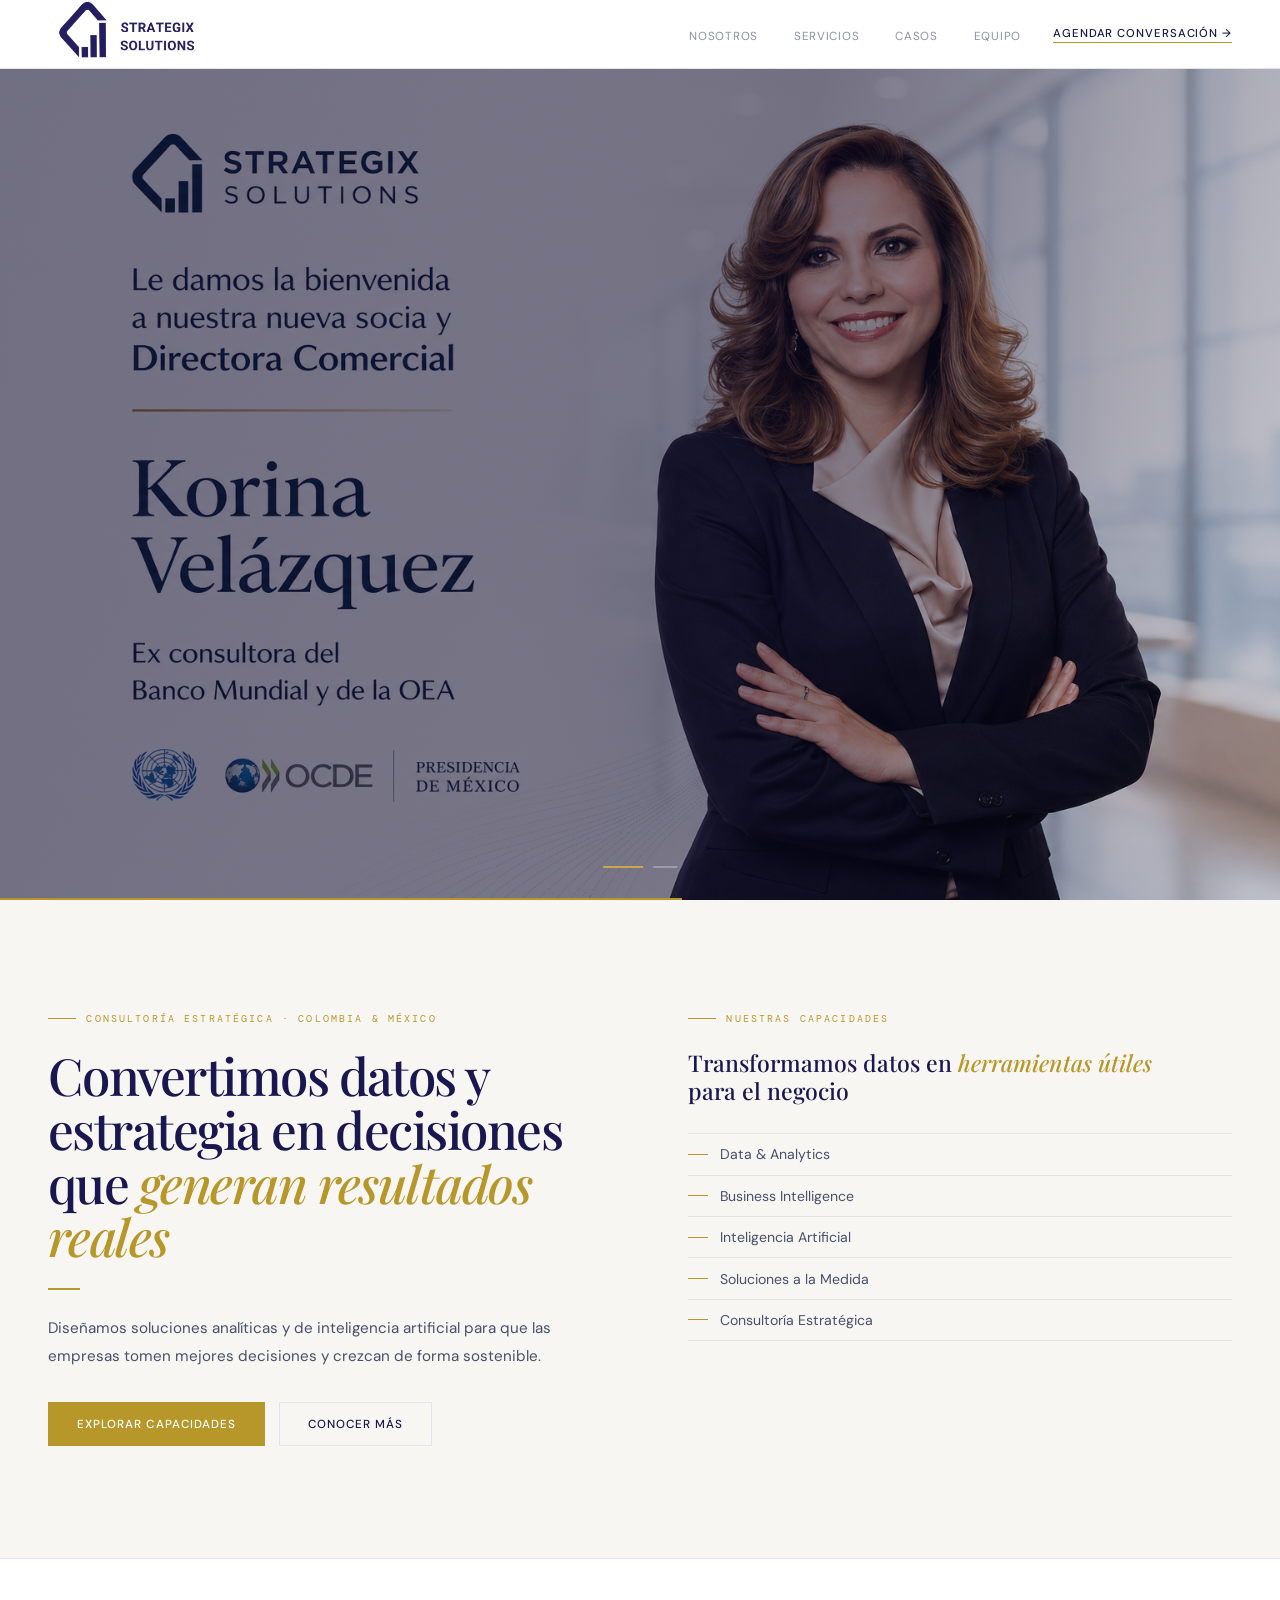
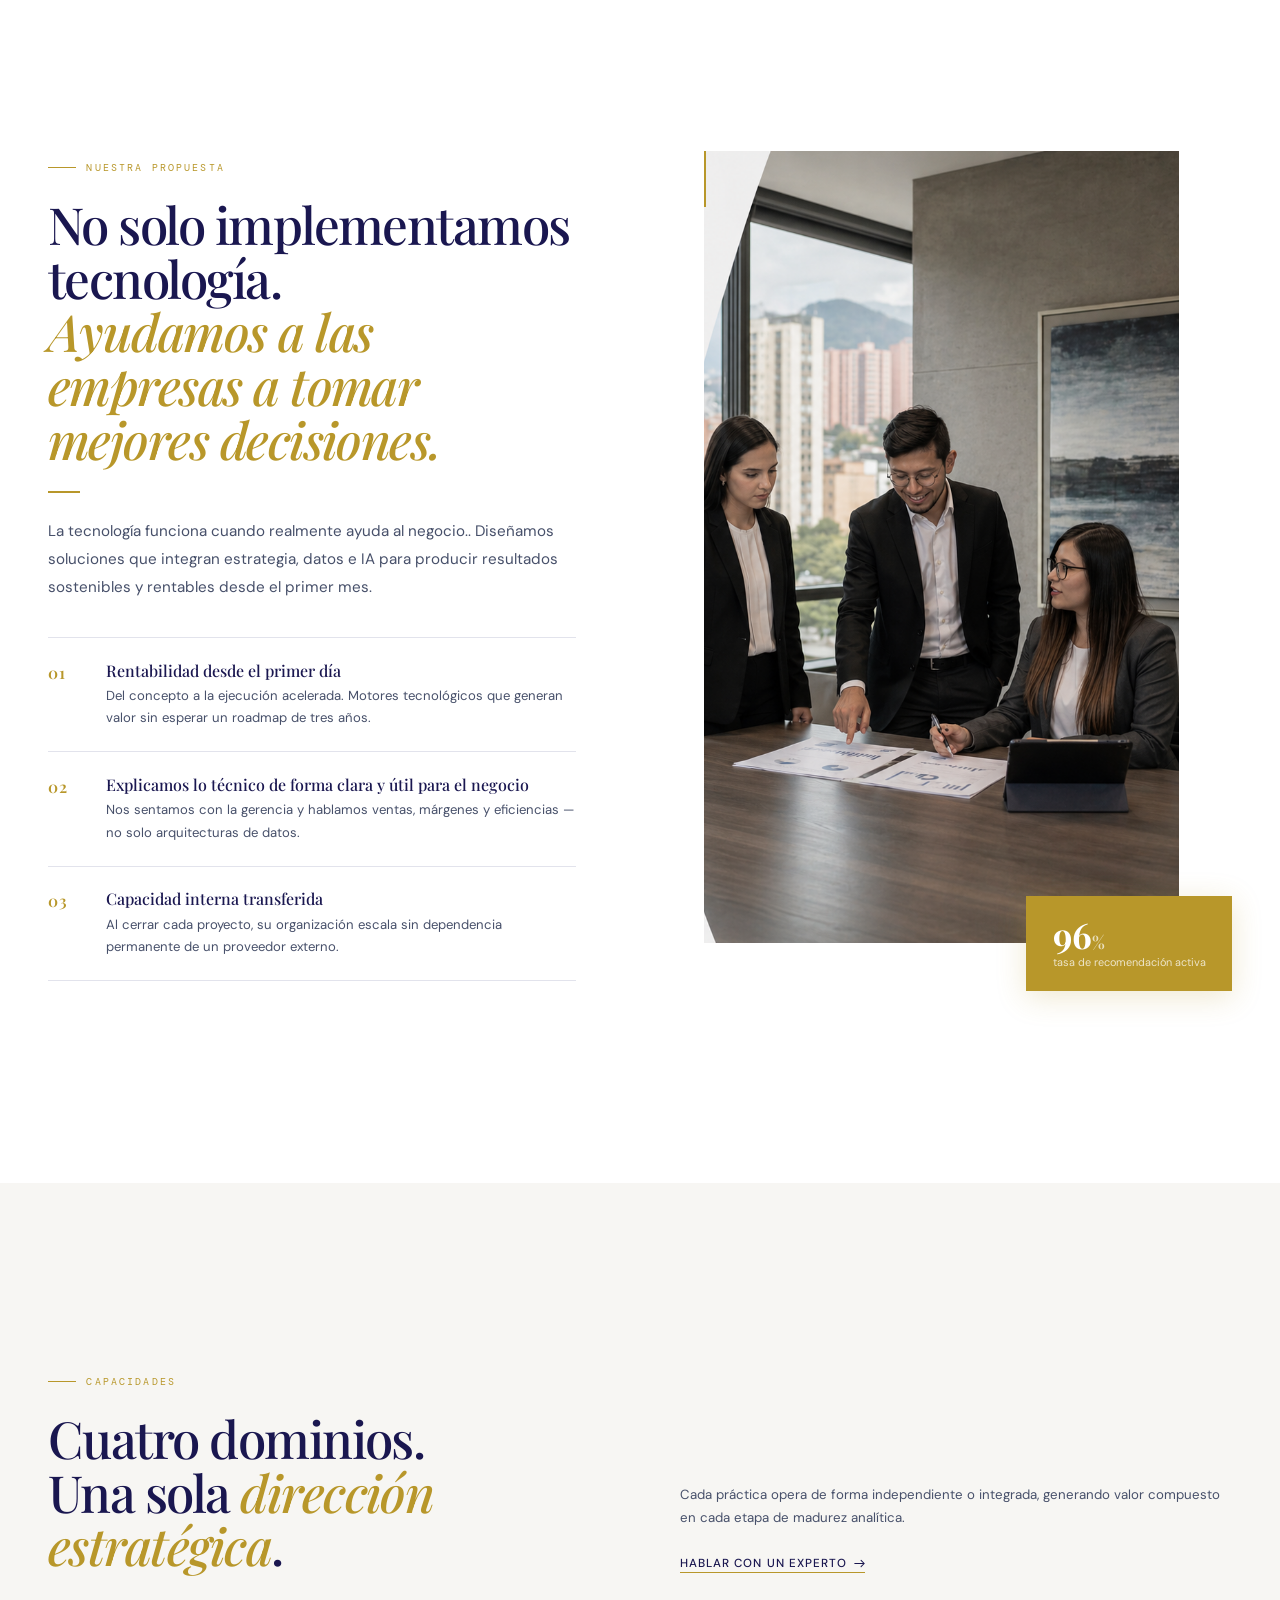
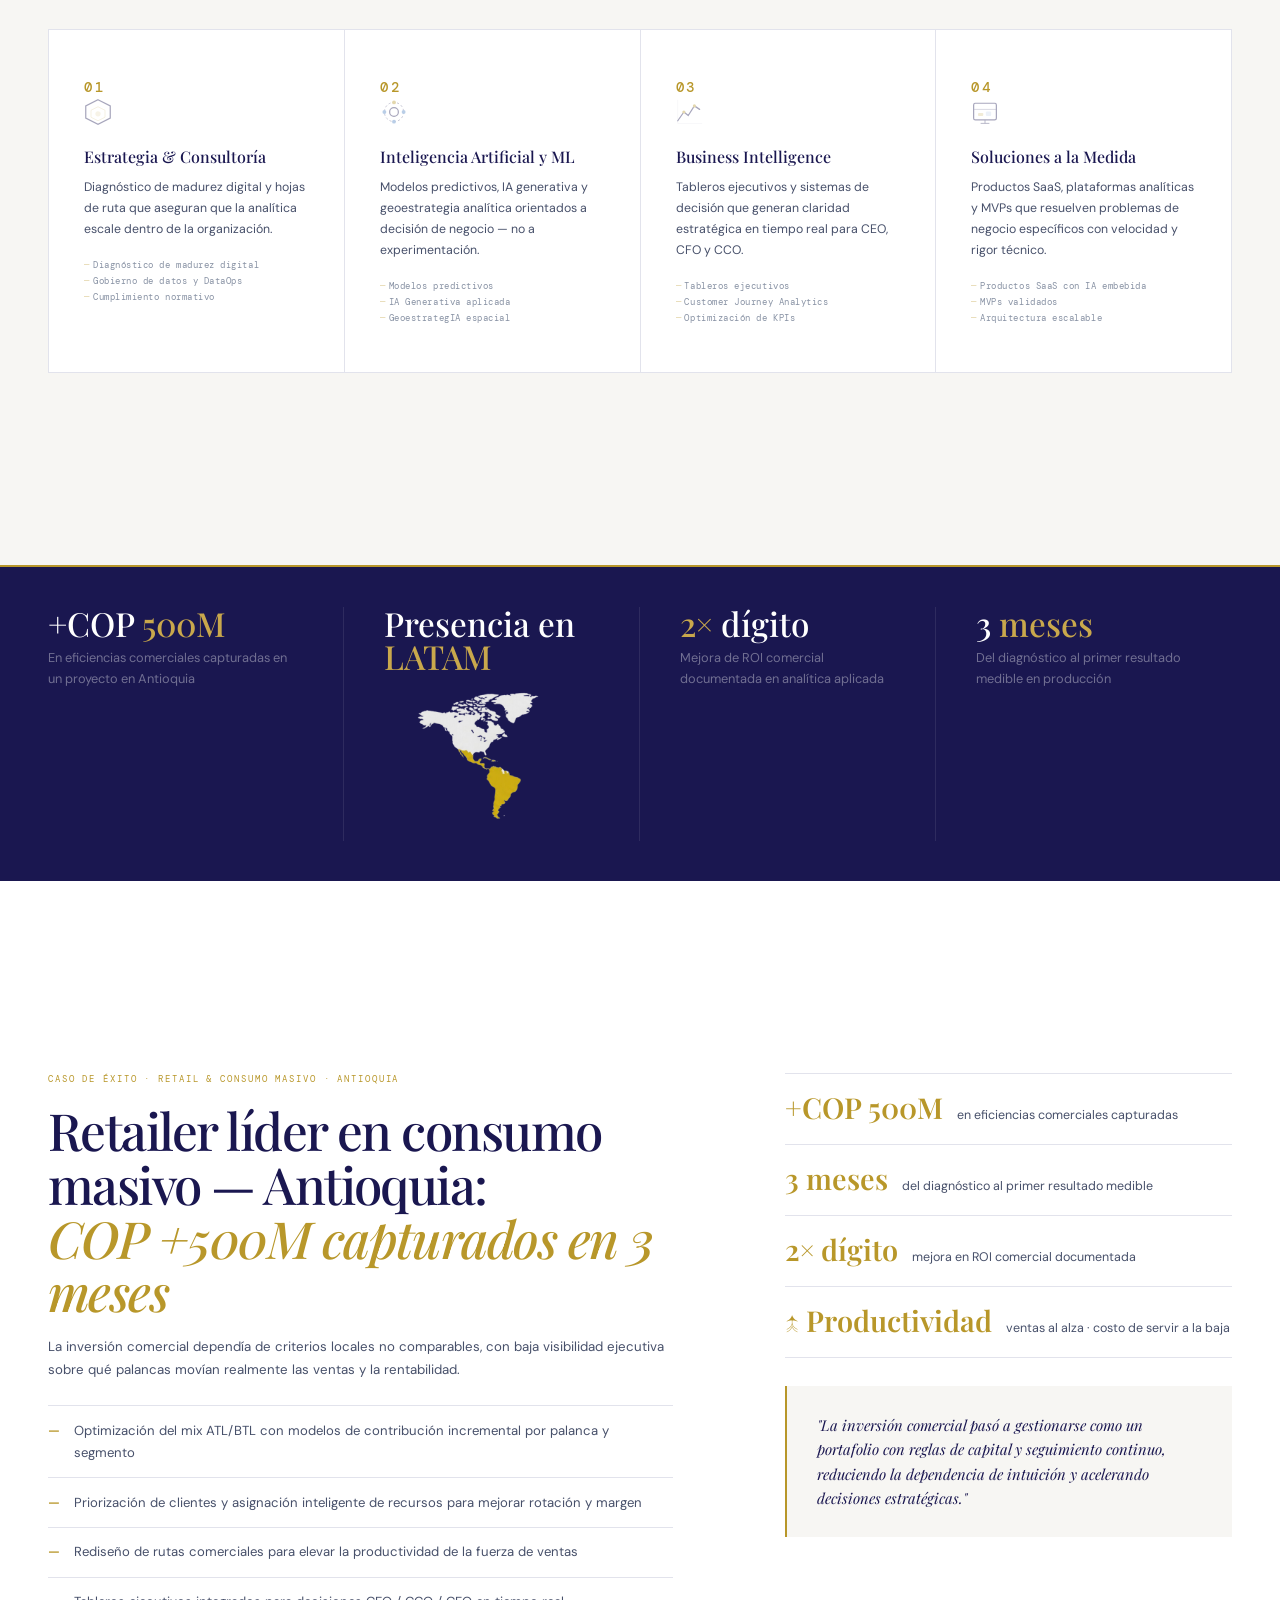
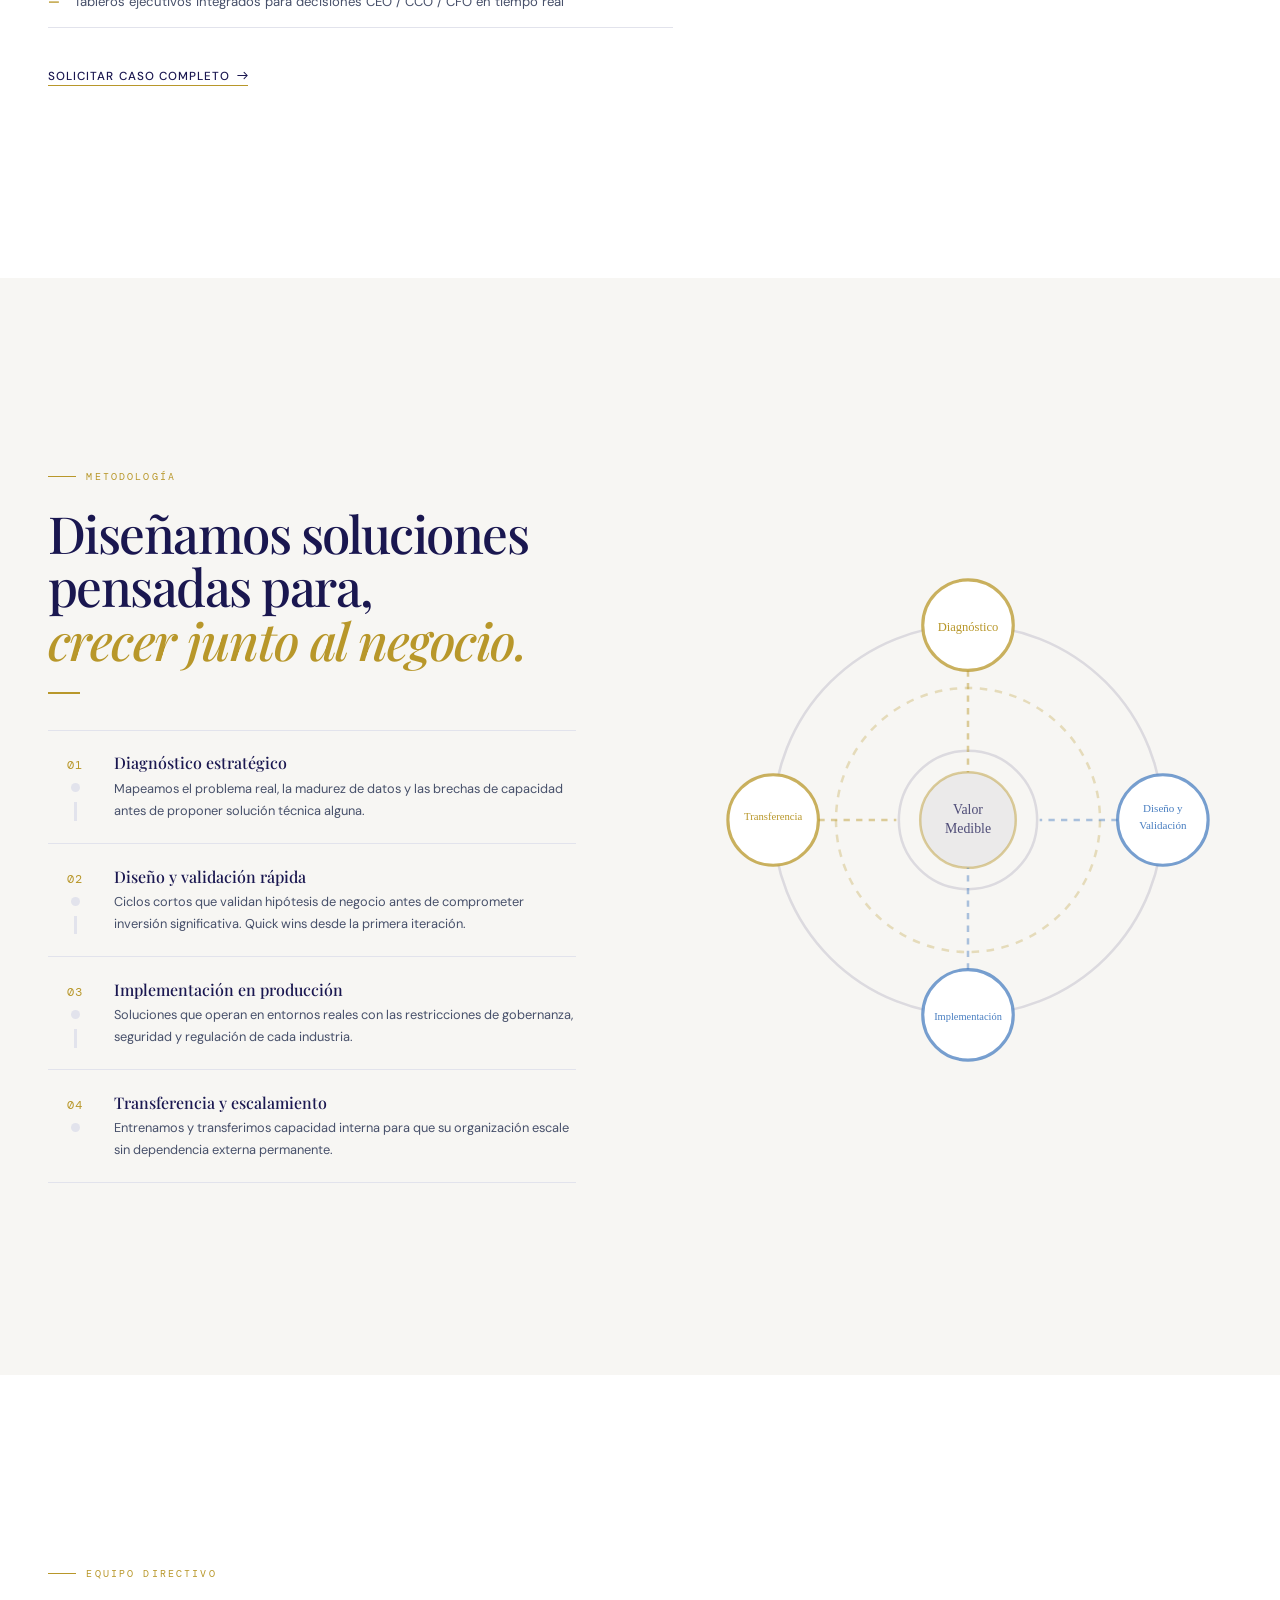
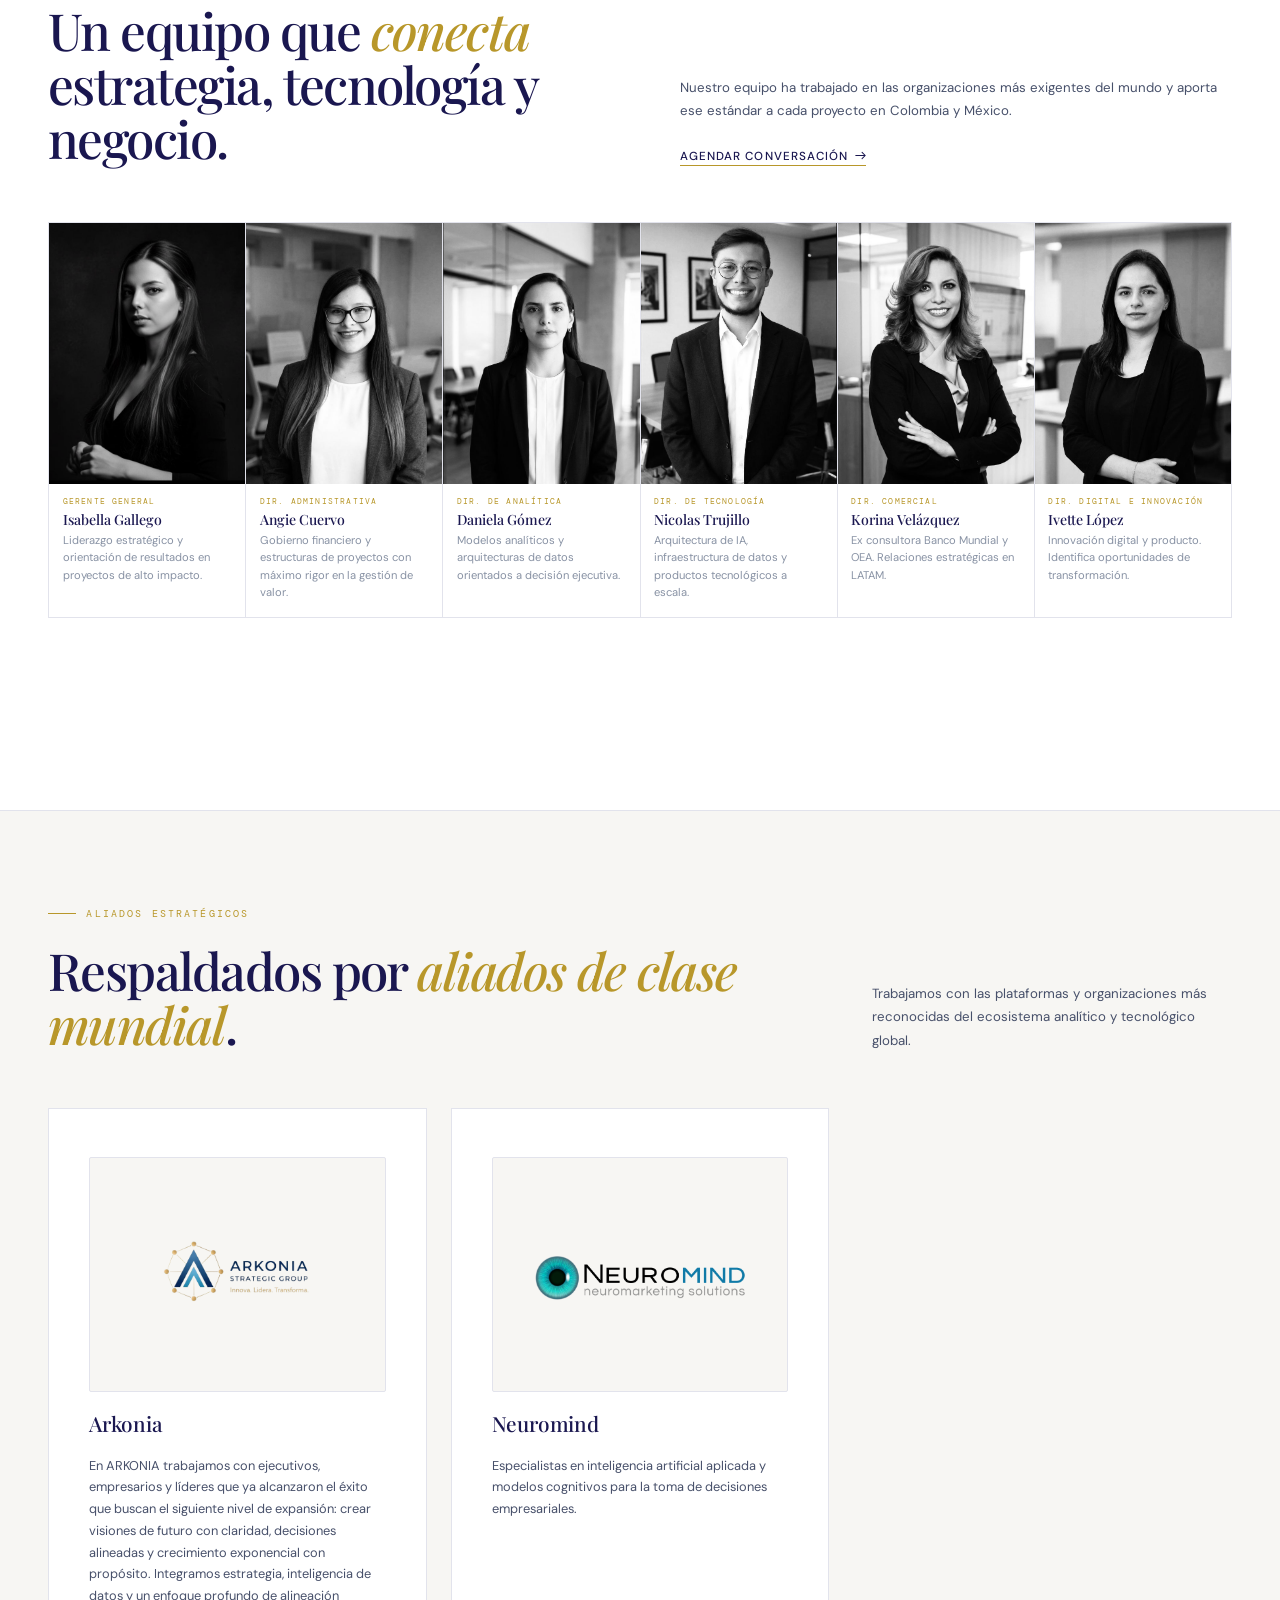
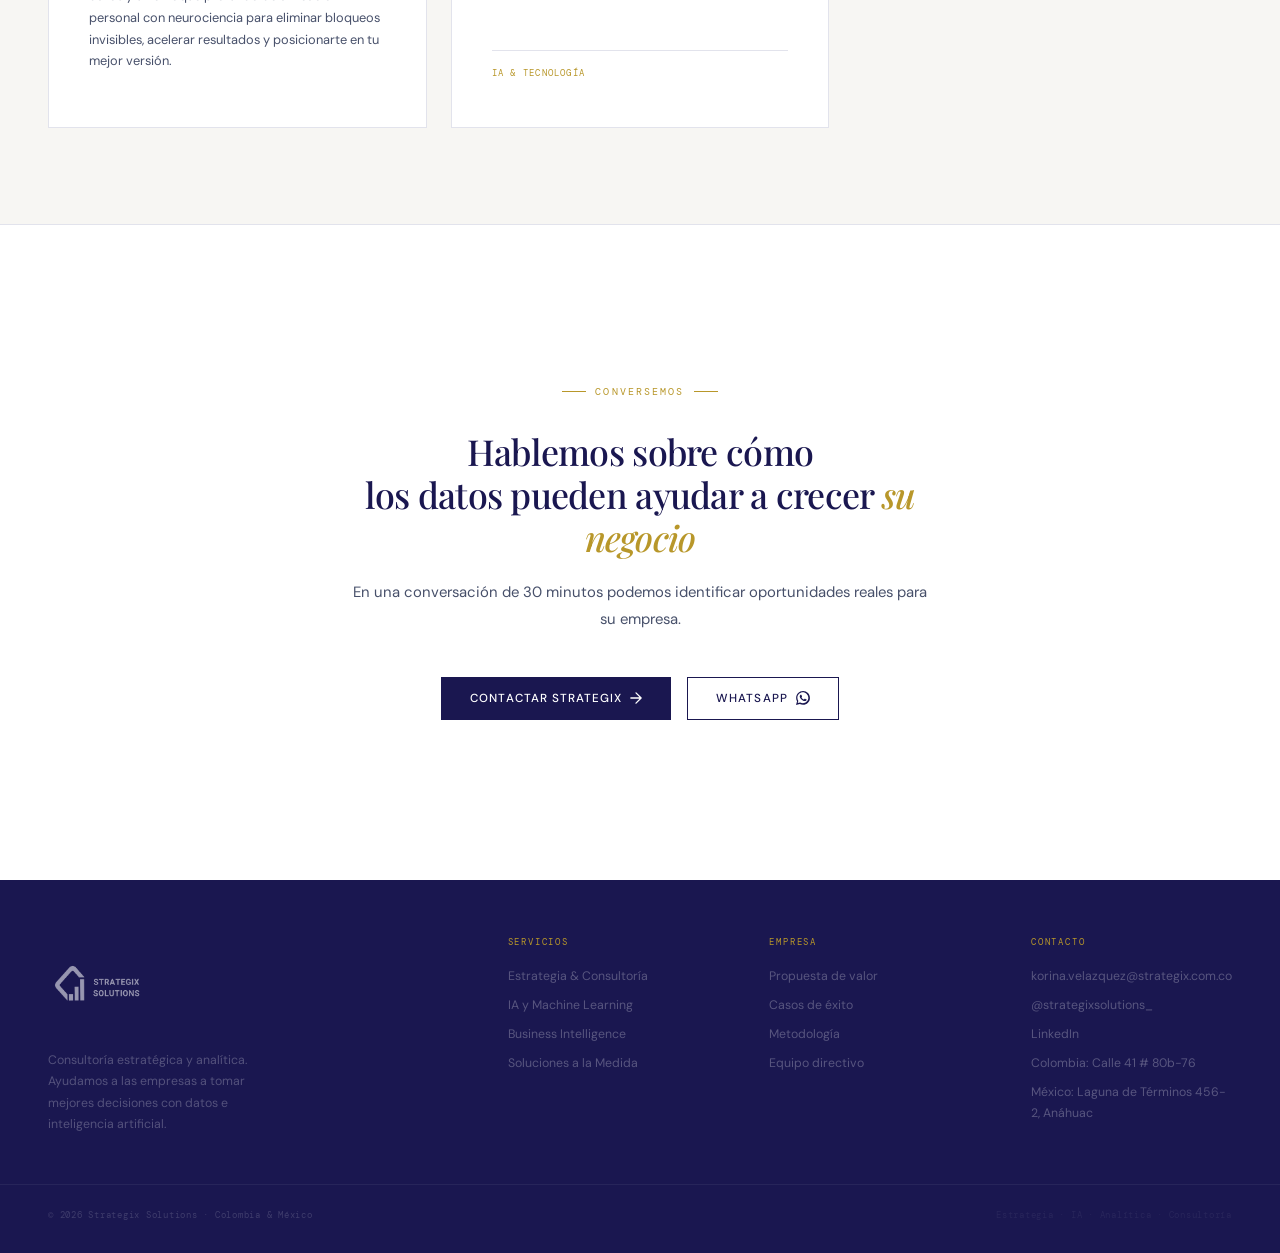
==== index.html @ 942ac672 "s s" ====
<!DOCTYPE html>
<html lang="es">
  <head>
    <meta charset="UTF-8">
    <meta name="viewport" content="width=device-width, initial-scale=1.0">
    <title>Strategix Solutions — Consultoría Estratégica y Analítica</title>
    <link rel="preconnect" href="https://fonts.googleapis.com">
    <link rel="icon" href="images/LOGO/favicon.ico" type="image/x-icon">
    <link href="https://fonts.googleapis.com/css2?family=Playfair+Display:ital,wght@0,400;0,500;0,600;1,400;1,500&family=DM+Sans:opsz,wght@9..40,300;9..40,400;9..40,500&family=DM+Mono&display=swap" rel="stylesheet">
    
    <link rel="stylesheet" href="styles.css">
  </head>
  <body>
      <!--HEADER-->
      <header id="hdr">
          <div class="hdr-inner">
              <a href="#" class="hdr-logo"><img src="images/LOGO/IMAGO AZUL SIN FONDO.png" alt="Strategix Solutions" /></a>
              <nav>
                  <ul class="hdr-nav">
                      <li><a href="#value">Nosotros</a></li>
                      <li><a href="#services">Servicios</a></li>
                      <li><a href="#caso">Casos</a></li>
                      <li><a href="#team">Equipo</a></li>
                     <!-- <li><a href="blog.html">Blog</a></li>-->
                  </ul>
              </nav>
              <a href="#cta" class="hdr-cta">Agendar conversación →</a>
          </div>        
      </header>

      <!--HERO CAROUSEL-->
      <section id="hero" aria-label="Strategix Solutions">

          <div class="slide slide-1 active" role="group" aria-label="Slide 1 de 2">
              <div class="slide-bg"></div>
              <div class="slide-overlay"></div>
              <div class="slide-content w">
                  <div class="slide-eyebrow">Consultoria estratégica · Colombia &amp; México</div>
                  <h1 class="slide-title">
                      Convertimos estrategia<br>en <em>resultados medibles</em>
                  </h1>
                  <p class="slide-sub">
                      Diseñamos ecosistemas analíticos donde los datos impulsan decisiones y la inteligencia artificial genera rentabilidad sostenible.
                  </p>
                  <div class="slide-actions">
                      <a href="#cta" class="btn btn-gold">Explorar capacidades</a>
                      <a href="#value" class="btn btn-line-w">Conocer más</a>
                  </div>
              </div>            
          </div>

          <div class="slide slide-2" role="group" aria-label="Slide 2 de 2">
              <div class="slide-bg"></div>
              <div class="slide-overlay"></div>
              <div class="slide-content w">
              <div class="slide-eyebrow">Nuestras capacidades</div>
              <h2 class="slide-title">
                  Convertimos <em>datos en soluciones</em><br>y decisiones en resultados reales
              </h2>
              <div class="slide-services">
                  <div class="svc-line">Data &amp; Analytics</div>
                  <div class="svc-line">Business Intelligence</div>
                  <div class="svc-line">Inteligencia Artificial</div>
                  <div class="svc-line">Soluciones a la Medida</div>
                  <div class="svc-line">Consultoría Estratégica</div>
              </div>
              <div class="slide-actions">
                  <a href="#services" class="btn btn-gold">Explorar capacidades</a>
              </div>
              </div>
          </div>

          <div class="carousel-dots" role="tablist" aria-label="Navegación del carrusel">
              <button class="dot active" role="tab" aria-selected="true"  aria-label="Slide 1" data-idx="0"></button>
              <button class="dot"        role="tab" aria-selected="false" aria-label="Slide 2" data-idx="1"></button>
          </div>
          <div class="carousel-progress" id="cProgress"></div>
      </section>      

      <!--INTRO — texto del carrusel visible como sección estática-->
      <section id="intro">
          <div class="w">
              <div class="intro-grid">

                  <!-- Columna izquierda: mensaje principal -->
                  <div class="rv">
                      <div class="eyebrow">Consultoría estratégica · Colombia &amp; México</div>
                      <h2 class="h2">
                          Convertimos datos y estrategia en decisiones<br> que <em>generan resultados reales</em>
                      </h2>
                      <div class="rule"></div>
                      <p class="body-md">
                          Diseñamos soluciones analíticas y de inteligencia artificial para que las empresas tomen mejores decisiones y crezcan de forma sostenible.
                      </p>
                      <div class="intro-actions">
                          <a href="#value" class="btn btn-gold">Explorar capacidades</a>
                          <a href="#cta" class="btn btn-line">Conocer más</a>
                      </div>
                  </div>

                  <!-- Columna derecha: capacidades -->
                  <div class="rv d2">
                      <div class="eyebrow">Nuestras capacidades</div>
                      <h3 class="intro-h3">
                          Transformamos datos en<em> herramientas útiles</em><br> para el negocio
                      </h3>
                      <div class="intro-svc-list">
                          <div class="intro-svc-line">Data &amp; Analytics</div>
                          <div class="intro-svc-line">Business Intelligence</div>
                          <div class="intro-svc-line">Inteligencia Artificial</div>
                          <div class="intro-svc-line">Soluciones a la Medida</div>
                          <div class="intro-svc-line">Consultoría Estratégica</div>
                      </div>
                  </div>

              </div>
          </div>
      </section>

      <!--VALUE PROPOSITION-->
      <section id="value">
          <div class="w">
              <div class="value-grid">
              <div class="rv">
                  <div class="eyebrow">Nuestra propuesta</div>
                  <h2 class="h2">
                  No solo implementamos tecnología.<br>
                  <em>Ayudamos a las empresas a tomar mejores decisiones.</em>
                  </h2>
                  <div class="rule"></div>
                  <p class="body-md">La tecnología funciona cuando realmente ayuda al negocio.. Diseñamos soluciones que integran estrategia, datos e IA para producir resultados sostenibles y rentables desde el primer mes.</p>
                  <div class="pillars">
                  <div class="pillar">
                      <span class="p-n">01</span>
                      <div>
                      <div class="p-t">Rentabilidad desde el primer día</div>
                      <div class="p-b">Del concepto a la ejecución acelerada. Motores tecnológicos que generan valor sin esperar un roadmap de tres años.</div>
                      </div>
                  </div>
                  <div class="pillar">
                      <span class="p-n">02</span>
                      <div>
                      <div class="p-t">Explicamos lo técnico de forma clara y útil para el negocio</div>
                      <div class="p-b">Nos sentamos con la gerencia y hablamos ventas, márgenes y eficiencias — no solo arquitecturas de datos.</div>
                      </div>
                  </div>
                  <div class="pillar">
                      <span class="p-n">03</span>
                      <div>
                      <div class="p-t">Capacidad interna transferida</div>
                      <div class="p-b">Al cerrar cada proyecto, su organización escala sin dependencia permanente de un proveedor externo.</div>
                      </div>
                  </div>
                  </div>
              </div>
              <div class="val-img-col rv d2">
                  <div class="val-accent"></div>
                  <img class="val-photo" src="images/REDES SOCIALES/servicios_1.png">
                  <div class="val-badge">
                  <div class="vb-n">96<span style="font-size:1.1rem;opacity:.7">%</span></div>
                  <div class="vb-l">tasa de recomendación activa</div>
                  </div>
              </div>
              </div>
          </div>
      </section>

      <!--SERVICES-->
      <section id="services">
          <div class="w">
              <div class="svc-hd rv">
              <div>
                  <div class="eyebrow">Capacidades</div>
                  <h2 class="h2">Cuatro dominios.<br>Una sola <em>dirección estratégica</em>.</h2>
              </div>
              <div>
                  <p class="body-sm" style="margin-bottom:1.35rem">Cada práctica opera de forma independiente o integrada, generando valor compuesto en cada etapa de madurez analítica.</p>
                  <a href="#cta" class="link-arrow">Hablar con un experto <svg width="11" height="9" viewBox="0 0 14 10" fill="none"><path d="M1 5H13M9 1L13 5L9 9" stroke="currentColor" stroke-width="1.3" stroke-linecap="round" stroke-linejoin="round"/></svg></a>
              </div>
              </div>
              <div class="svc-grid rv">
              <div class="sc">
                  <div class="sc-n">01</div>
                  <svg class="sc-icon" viewBox="0 0 32 32" fill="none"><polygon points="16,2 30,9 30,23 16,30 2,23 2,9" stroke="#1A1750" stroke-width="1.4" fill="none"/><polygon points="16,10 24,14 24,22 16,26 8,22 8,14" stroke="#B8972A" stroke-width=".7" fill="none" opacity=".55"/><circle cx="16" cy="18" r="3" fill="#B8972A" opacity=".3"/></svg>
                  <div class="sc-t">Estrategia &amp; Consultoría</div>
                  <p class="sc-b">Diagnóstico de madurez digital y hojas de ruta que aseguran que la analítica escale dentro de la organización.</p>
                  <div class="sc-tags"><span class="sc-tag">Diagnóstico de madurez digital</span><span class="sc-tag">Gobierno de datos y DataOps</span><span class="sc-tag">Cumplimiento normativo</span></div>
              </div>
              <div class="sc">
                  <div class="sc-n">02</div>
                  <svg class="sc-icon" viewBox="0 0 32 32" fill="none"><circle cx="16" cy="16" r="5" stroke="#1A1750" stroke-width="1.4"/><circle cx="16" cy="16" r="11" stroke="#1A1750" stroke-width=".7" stroke-dasharray="2.5,2.5"/><circle cx="16" cy="5" r="2.2" fill="#B8972A"/><circle cx="27" cy="16" r="2.2" fill="#4A7FC1"/><circle cx="16" cy="27" r="2.2" fill="#4A7FC1"/><circle cx="5" cy="16" r="2.2" fill="#4A7FC1"/></svg>
                  <div class="sc-t">Inteligencia Artificial y ML</div>
                  <p class="sc-b">Modelos predictivos, IA generativa y geoestrategia analítica orientados a decisión de negocio — no a experimentación.</p>
                  <div class="sc-tags"><span class="sc-tag">Modelos predictivos</span><span class="sc-tag">IA Generativa aplicada</span><span class="sc-tag">GeoestrategIA espacial</span></div>
              </div>
              <div class="sc">
                  <div class="sc-n">03</div>
                  <svg class="sc-icon" viewBox="0 0 32 32" fill="none"><polyline points="2,26 9,16 14,20 21,9 27,13" stroke="#1A1750" stroke-width="1.4" fill="none" stroke-linecap="round" stroke-linejoin="round"/><circle cx="9" cy="16" r="1.8" fill="#B8972A"/><circle cx="21" cy="9" r="1.8" fill="#B8972A"/><line x1="2" y1="29" x2="30" y2="29" stroke="#1A1750" stroke-width=".5" opacity=".2"/><line x1="2" y1="2" x2="2" y2="29" stroke="#1A1750" stroke-width=".5" opacity=".2"/></svg>
                  <div class="sc-t">Business Intelligence</div>
                  <p class="sc-b">Tableros ejecutivos y sistemas de decisión que generan claridad estratégica en tiempo real para CEO, CFO y CCO.</p>
                  <div class="sc-tags"><span class="sc-tag">Tableros ejecutivos</span><span class="sc-tag">Customer Journey Analytics</span><span class="sc-tag">Optimización de KPIs</span></div>
              </div>
              <div class="sc">
                  <div class="sc-n">04</div>
                  <svg class="sc-icon" viewBox="0 0 32 32" fill="none"><rect x="3" y="6" width="26" height="19" rx="2" stroke="#1A1750" stroke-width="1.4"/><line x1="3" y1="13" x2="29" y2="13" stroke="#1A1750" stroke-width=".5"/><rect x="8" y="17" width="6" height="3.5" rx="1" fill="#B8972A" opacity=".5"/><rect x="17" y="15.5" width="6" height="5" rx="1" fill="#4A7FC1" opacity=".28"/><line x1="16" y1="25" x2="16" y2="29" stroke="#1A1750" stroke-width=".9"/><line x1="11" y1="29" x2="21" y2="29" stroke="#1A1750" stroke-width=".9"/></svg>
                  <div class="sc-t">Soluciones a la Medida</div>
                  <p class="sc-b">Productos SaaS, plataformas analíticas y MVPs que resuelven problemas de negocio específicos con velocidad y rigor técnico.</p>
                  <div class="sc-tags"><span class="sc-tag">Productos SaaS con IA embebida</span><span class="sc-tag">MVPs validados</span><span class="sc-tag">Arquitectura escalable</span></div>
              </div>
              </div>
          </div>
      </section>

      <!--METRICS-->
      <section id="metrics">
          <div class="w">
              <div class="met-grid">
              <div class="met-item rv">
                  <div class="met-n">+COP <em>500M</em></div>
                  <div class="met-l">En eficiencias comerciales capturadas en un proyecto en Antioquia</div>
              </div>
              <div class="met-item rv d1">
                <div class="met-n">Presencia en <em> LATAM</em></div> 
                <!--<div class="met-l">Colombia y México — mercados dinámicos de Latinoamérica</div>-->
                <img src="images/Otros/Mapa.png" alt="Mapa Colombia y México" class="met-img">

              </div>
              <div class="met-item rv d2">
                  <div class="met-n"><em>2×</em> dígito</div>
                  <div class="met-l">Mejora de ROI comercial documentada en analítica aplicada</div>
              </div>
              <div class="met-item rv d3">
                  <div class="met-n">3 <em>meses</em></div>
                  <div class="met-l">Del diagnóstico al primer resultado medible en producción</div>
              </div>
              </div>
          </div>
      </section>

      <!--CASOS DE ÉXITO-->
      <section id="caso">
          <div class="w">
              <div class="caso-grid">
              <div class="rv">
                  <div class="caso-tag">Caso de Éxito · Retail &amp; Consumo Masivo · Antioquia</div>
                  <h2 class="h2" style="margin-bottom:1rem">Retailer líder en consumo masivo — Antioquia:<br><em>COP +500M capturados en 3 meses</em></h2>
                  <p class="body-sm" style="margin-bottom:0">La inversión comercial dependía de criterios locales no comparables, con baja visibilidad ejecutiva sobre qué palancas movían realmente las ventas y la rentabilidad.</p>
                  <div class="caso-list">
                  <div class="cl">Optimización del mix ATL/BTL con modelos de contribución incremental por palanca y segmento</div>
                  <div class="cl">Priorización de clientes y asignación inteligente de recursos para mejorar rotación y margen</div>
                  <div class="cl">Rediseño de rutas comerciales para elevar la productividad de la fuerza de ventas</div>
                  <div class="cl">Tableros ejecutivos integrados para decisiones CEO / CCO / CFO en tiempo real</div>
                  </div>
                  <a href="#cta" class="link-arrow">Solicitar caso completo <svg width="11" height="9" viewBox="0 0 14 10" fill="none"><path d="M1 5H13M9 1L13 5L9 9" stroke="currentColor" stroke-width="1.3" stroke-linecap="round" stroke-linejoin="round"/></svg></a>
              </div>
              <div class="caso-panel rv d2">
                  <div>
                  <div class="cm"><div class="cm-n">+COP 500M</div><div class="cm-l">en eficiencias comerciales capturadas</div></div>
                  <div class="cm"><div class="cm-n">3 meses</div><div class="cm-l">del diagnóstico al primer resultado medible</div></div>
                  <div class="cm"><div class="cm-n">2× dígito</div><div class="cm-l">mejora en ROI comercial documentada</div></div>
                  <div class="cm"><div class="cm-n">↑ Productividad</div><div class="cm-l">ventas al alza · costo de servir a la baja</div></div>
                  </div>
                  <div class="caso-q">"La inversión comercial pasó a gestionarse como un portafolio con reglas de capital y seguimiento continuo, reduciendo la dependencia de intuición y acelerando decisiones estratégicas."</div>
              </div>
              </div>
          </div>
      </section>

      <!--METHODOLOGY-->
      <section id="method">
        <div class="w">
          <div class="meth-grid">
            <div class="rv">
              <div class="eyebrow">Metodología</div>
              <h2 class="h2">Diseñamos soluciones pensadas para,<br>  <em>crecer junto al negocio.</em></h2>
              <div class="rule"></div>
              <div class="msteps">
                <div class="mstep">
                  <div class="ms-l">
                    <div class="ms-n">01</div>
                    <div class="ms-dot"></div>
                    <div class="ms-line"></div>
                  </div>
                  <div>
                    <div class="ms-t">Diagnóstico estratégico</div>
                    <div class="ms-b">
                      Mapeamos el problema real, la madurez de datos y las brechas de capacidad antes de proponer solución técnica alguna.
                    </div>
                  </div>
                </div>
                <div class="mstep">
                  <div class="ms-l">
                    <div class="ms-n">02</div>
                    <div class="ms-dot"></div>
                    <div class="ms-line"></div>
                  </div>
                  <div>
                    <div class="ms-t">Diseño y validación rápida</div>
                    <div class="ms-b">
                      Ciclos cortos que validan hipótesis de negocio antes de comprometer inversión significativa. Quick wins desde la primera iteración.
                    </div>
                  </div>
                </div>
                <div class="mstep">
                  <div class="ms-l">
                    <div class="ms-n">03</div>
                    <div class="ms-dot"></div>
                    <div class="ms-line"></div>
                  </div>
                  <div>
                    <div class="ms-t">Implementación en producción</div>
                    <div class="ms-b">
                      Soluciones que operan en entornos reales con las restricciones de gobernanza, seguridad y regulación de cada industria.
                    </div>
                  </div>
                </div>
                <div class="mstep">
                  <div class="ms-l">
                    <div class="ms-n">04</div>
                    <div class="ms-dot"></div>
                  </div>
                  <div>
                    <div class="ms-t">Transferencia y escalamiento</div>
                    <div class="ms-b">
                      Entrenamos y transferimos capacidad interna para que su organización escale sin dependencia externa permanente.
                    </div>
                  </div>
                </div>
              </div>
            </div>
            <!-- DIAGRAMA -->
            <div class="meth-diag rv d2">
              <svg viewBox="0 0 420 420" xmlns="http://www.w3.org/2000/svg" style="width:100%;height:100%;position:absolute;inset:0">
                <!-- Fondo -->
                <!-- Círculos -->
                <circle cx="210" cy="210" r="155" fill="none" stroke="rgba(26,23,80,.12)" stroke-width="2"/>
                <circle cx="210" cy="210" r="105" fill="none" stroke="rgba(184,151,42,.28)" stroke-width="2" stroke-dasharray="6,6"/>
                <circle cx="210" cy="210" r="55" fill="none" stroke="rgba(26,23,80,.12)" stroke-width="2"/>
                <!-- Centro -->
                <circle cx="210" cy="210" r="38" fill="rgba(26,23,80,.05)" stroke="rgba(184,151,42,.45)" stroke-width="2"/>
                <text x="210" y="205" text-anchor="middle" font-family="Georgia, serif" font-size="11" fill="rgba(26,23,80,.75)">Valor</text>
                <text x="210" y="220" text-anchor="middle" font-family="Georgia, serif" font-size="11" fill="rgba(26,23,80,.75)">Medible</text>
                <!-- Diagnóstico -->
                <circle cx="210" cy="55" r="36" fill="white" stroke="rgba(184,151,42,.75)" stroke-width="2.5"/>
                <text x="210"y="60" text-anchor="middle" font-family="Georgia, serif" font-size="10" fill="#B8972A">Diagnóstico</text>
                <line x1="210" y1="91" x2="210" y2="172" stroke="rgba(184,151,42,.45)" stroke-width="2" stroke-dasharray="5,5"/>
                <!-- Diseño -->
                <circle cx="365" cy="210" r="36" fill="white" stroke="rgba(74,127,193,.75)" stroke-width="2.5"/>
                <text x="365" y="204" text-anchor="middle" font-family="Georgia, serif" font-size="8.8"  fill="#4A7FC1"> Diseño y</text>
                <text x="365" y="217" text-anchor="middle" font-family="Georgia, serif" font-size="8.8" fill="#4A7FC1">Validación</text>
                <line x1="329" y1="210" x2="267" y2="210" stroke="rgba(74,127,193,.45)" stroke-width="2" stroke-dasharray="5,5"/>
                <!-- Implementación -->
                <circle cx="210"cy="365" r="36" fill="white" stroke="rgba(74,127,193,.75)" stroke-width="2.5"/>
                <text x="210" y="369" text-anchor="middle" font-family="Georgia, serif" font-size="8.3" fill="#4A7FC1">Implementación</text>
                <line x1="210" y1="329" x2="210" y2="248" stroke="rgba(74,127,193,.45)" stroke-width="2" stroke-dasharray="5,5"/>
                <!-- Transferencia -->
                <circle cx="55" cy="210" r="36" fill="white" stroke="rgba(184,151,42,.75)" stroke-width="2.5"/>
                <text x="55" y="210" text-anchor="middle" font-family="Georgia, serif" font-size="8.5" fill="#B8972A">Transferencia</text>
                <line x1="91" y1="210" x2="153" y2="210" stroke="rgba(184,151,42,.45)" stroke-width="2" stroke-dasharray="5,5"/>
              </svg>
            </div>
          </div>
        </div>
      </section>
      
      <!--TEAM-->
      <section id="team">
          <div class="w">
              <div class="team-hd rv">
              <div>
                  <div class="eyebrow">Equipo directivo</div>
                  <h2 class="h2">Un equipo que <em>conecta </em>estrategia, tecnología y negocio.</h2>
              </div>
              <div>
                  <p class="body-sm" style="margin-bottom:1.35rem">Nuestro equipo ha trabajado en las organizaciones más exigentes del mundo y aporta ese estándar a cada proyecto en Colombia y México.</p>
                  <a href="#cta" class="link-arrow">Agendar conversación <svg width="11" height="9" viewBox="0 0 14 10" fill="none"><path d="M1 5H13M9 1L13 5L9 9" stroke="currentColor" stroke-width="1.3" stroke-linecap="round" stroke-linejoin="round"/></svg></a>
              </div>
              </div>
              <div class="team-grid">
                  <div class="tc rv d1"><div class="tc-photo"><img src="images/FOTOS EQUIPO/Isabella.jpeg" alt="Isabella Gallego"></div><div class="tc-info"><div class="tc-role">Gerente General</div><div class="tc-name">Isabella Gallego</div><div class="tc-bio">Liderazgo estratégico y orientación de resultados en proyectos de alto impacto.</div></div></div>
                  <div class="tc rv d2"><div class="tc-photo"><img src="images/FOTOS EQUIPO/Angie.jpeg" alt="Angie Cuervo"></div><div class="tc-info"><div class="tc-role">Dir. Administrativa</div><div class="tc-name">Angie Cuervo</div><div class="tc-bio">Gobierno financiero y estructuras de proyectos con máximo rigor en la gestión de valor.</div></div></div>
                  <div class="tc rv d3"><div class="tc-photo"><img src="images/FOTOS EQUIPO/Daniela.jpeg" alt="Daniela Gomez"></div><div class="tc-info"><div class="tc-role">Dir. de Analítica</div><div class="tc-name">Daniela Gómez</div><div class="tc-bio">Modelos analíticos y arquitecturas de datos orientados a decisión ejecutiva.</div></div></div>
                  <div class="tc rv d4"><div class="tc-photo"><img src="images/FOTOS EQUIPO/Nicolas.jpeg" alt="Nicolas Trujillo"></div><div class="tc-info"><div class="tc-role">Dir. de Tecnología</div><div class="tc-name">Nicolas Trujillo</div><div class="tc-bio">Arquitectura de IA, infraestructura de datos y productos tecnológicos a escala.</div></div></div>
                  <div class="tc rv d5"><div class="tc-photo"><img src="images/FOTOS EQUIPO/Korina.jpeg" alt="Korina Velasquez"></div><div class="tc-info"><div class="tc-role">Dir. Comercial</div><div class="tc-name">Korina Velázquez</div><div class="tc-bio">Ex consultora Banco Mundial y OEA. Relaciones estratégicas en LATAM.</div></div></div>
                  <div class="tc rv d6"><div class="tc-photo"><img src="images/FOTOS EQUIPO/Ivette.jpeg" alt="Ivette Lopez"></div><div class="tc-info"><div class="tc-role">Dir. Digital e Innovación</div><div class="tc-name">Ivette López</div><div class="tc-bio">Innovación digital y producto. Identifica oportunidades de transformación.</div></div></div>
              </div>
          </div>
      </section>

      <!--ALIADOS -->
      <section id="aliados">
          <div class="w">
              <div class="aliados-hd rv">
                  <div>
                      <div class="eyebrow">Aliados estratégicos</div>
                      <h2 class="h2">Respaldados por <em>aliados de clase mundial</em>.</h2>
                  </div>
                  <p class="body-sm" style="max-width:360px">Trabajamos con las plataformas y organizaciones más reconocidas del ecosistema analítico y tecnológico global.</p>
              </div>
              <div class="aliados-grid rv">

                  <!-- ARKONIA -->
                  <div class="aliado">
                      <div class="aliado-icon">
                          <img src="images/Otros/Arkonia.png" alt="Arkonia">
                      </div>
                      <div class="aliado-name">Arkonia</div>
                      <div class="aliado-desc">En ARKONIA trabajamos con ejecutivos, empresarios y líderes que ya alcanzaron el éxito que buscan el siguiente nivel de 
                        expansión: crear visiones de futuro con claridad, decisiones alineadas y crecimiento exponencial con propósito. 
                        Integramos estrategia, inteligencia de datos y un enfoque profundo de alineación personal con neurociencia para eliminar bloqueos 
                        invisibles, acelerar resultados y posicionarte en tu mejor versión.</div>
                     <!-- <div class="aliado-tag">Data &amp; Arquitectura</div>-->
                  </div>
                  
                  <!-- NEUROMIND -->
                  <div class="aliado">
                      <div class="aliado-icon">
                          <img src="images/Otros/NEUROMIND.png" alt="Neuromind">
                      </div>
                      <div class="aliado-name">Neuromind</div>
                      <div class="aliado-desc">Especialistas en inteligencia artificial aplicada y modelos cognitivos para la toma de decisiones empresariales.</div>
                      <div class="aliado-tag">IA &amp; Tecnología</div>
                  </div>
                
              </div>
          </div>
      </section>

      <!--CTA FINAL-->
      <section id="cta">
          <div class="w">
              <div class="cta-wrap rv">
                <div class="cta-label">Conversemos</div>
                <h2 class="cta-h">
                  Hablemos sobre cómo <br>
                  los datos pueden ayudar a crecer <em>su negocio</em>
                </h2>
                <p class="cta-body">
                  En una conversación de 30 minutos podemos identificar oportunidades reales para su empresa.
                </p>
                <div class="cta-btn-wrap">
                  <a href="mailto:contacto@strategix.com.co" class="btn btn-dark">
                    Contactar Strategix
                    <svg width="12" height="12" viewBox="0 0 14 14" fill="none">
                      <path d="M1 7H13M7 1L13 7L7 13"
                      stroke="currentColor"
                      stroke-width="1.5"
                      stroke-linecap="round"
                      stroke-linejoin="round"/>
                    </svg>
                  </a>
                  <a href="https://wa.me/5215626000648" target="_blank" class="btn btn-whatsapp">
                    WhatsApp
                    <svg width="14" height="14" viewBox="0 0 24 24" fill="currentColor">
                      <path d="M20.52 3.48A11.8 11.8 0 0 0 12.04 0C5.52 0 .24 5.28.24 11.8c0 2.08.54 4.1 1.56 5.88L0 24l6.52-1.72a11.76 11.76 0 0 0 5.52 1.4h.04c6.52 0 11.8-5.28 11.8-11.8 0-3.16-1.24-6.12-3.36-8.4ZM12.08 21.2h-.04a9.4 9.4 0 0 1-4.8-1.32l-.36-.2-3.88 1 1.04-3.76-.24-.4a9.3 9.3 0 0 1-1.44-4.96c0-5.16 4.2-9.36 9.4-9.36 2.52 0 4.88.96 6.64 2.76a9.3 9.3 0 0 1 2.76 6.64c0 5.16-4.2 9.4-9.32 9.4Zm5.16-7.04c-.28-.16-1.64-.8-1.88-.88-.24-.08-.44-.12-.64.16-.2.28-.72.88-.88 1.04-.16.16-.32.2-.6.04-.28-.16-1.16-.44-2.2-1.4-.8-.72-1.36-1.64-1.52-1.92-.16-.28 0-.44.12-.6.12-.12.28-.32.4-.48.12-.16.16-.28.24-.48.08-.2.04-.36-.04-.52-.08-.16-.64-1.56-.88-2.12-.24-.6-.48-.52-.64-.52h-.56c-.2 0-.52.08-.8.36-.28.28-1.04 1-.96 2.44.08 1.44 1 2.84 1.16 3.04.16.2 2 3.08 4.88 4.2.68.28 1.24.44 1.68.56.72.2 1.36.16 1.88.08.56-.08 1.64-.68 1.88-1.32.24-.64.24-1.2.16-1.32-.08-.12-.24-.16-.52-.32Z"/>
                    </svg>
                  </a>
                </div>
              </div>
          </div>
      </section>

      <!--FOOTER-->
      <footer>
          <div class="footer-in">
              <div>
                  <div class="f-logo"><img src="images/LOGO/IMAGO AZUL SIN FONDO.png" alt="Strategix Solutions"></div>
                  <p class="f-p">Consultoría estratégica y analítica. Ayudamos a las empresas a tomar mejores decisiones con datos e inteligencia artificial.</p>
              </div>
          <div>
          <div class="f-t">Servicios</div>
          <ul class="f-links">
              <li><a href="#services">Estrategia &amp; Consultoría</a></li>
              <li><a href="#services">IA y Machine Learning</a></li>
              <li><a href="#services">Business Intelligence</a></li>
              <li><a href="#services">Soluciones a la Medida</a></li>
          </ul>
          </div>
          <div>
          <div class="f-t">Empresa</div>
          <ul class="f-links">
              <li><a href="#value">Propuesta de valor</a></li>
              <li><a href="#caso">Casos de éxito</a></li>
              <li><a href="#method">Metodología</a></li>
              <li><a href="#team">Equipo directivo</a></li>
          </ul>
          </div>
          <div>
          <div class="f-t">Contacto</div>
          <ul class="f-links">
              <li><a href="mailto:korina.velazquez@strategix.com.co">korina.velazquez@strategix.com.co</a></li>
              <li><a href="https://www.instagram.com/strategixsolutions_?igsh=aDJwcG8yZ2FwNXR6">@strategixsolutions_</a></li>
              <li><a href="http://linkedin.com/company/strategixsolutions">LinkedIn</a></li>
              <li><a href="#">Colombia: Calle 41 # 80b-76</a></li>
              <li><a href="#">México: Laguna de Términos 456-2, Anáhuac</a></li>
          </ul>
          </div>
          </div>
          <div class="footer-bot">
              <span class="fc">© 2026 Strategix Solutions · Colombia &amp; México</span>
              <span class="fc" style="opacity:.4">Estrategia · IA · Analítica · Consultoría</span>
          </div>
      </footer>

      <!--JS-->
      <script>
          (function() {
              // ── CAROUSEL ────────────────────────────────
              const DURATION = 5000;
              const slides   = document.querySelectorAll('.slide');
              const dots     = document.querySelectorAll('.dot');
              const progress = document.getElementById('cProgress');
              let current    = 0;
              let timer      = null;
              let startTime  = null;
              let raf        = null;

              function showSlide(idx) {
                  slides[current].classList.remove('active');
                  dots[current].classList.remove('active');
                  dots[current].setAttribute('aria-selected', 'false');
                  current = idx;
                  slides[current].classList.add('active');
                  dots[current].classList.add('active');
                  dots[current].setAttribute('aria-selected', 'true');
                  progress.style.transition = 'none';
                  progress.style.width = '0%';
                  void progress.offsetWidth;
                  startProgress();
              }

              function startProgress() {
                  if (raf) cancelAnimationFrame(raf);
                  startTime = performance.now();
                  function step(now) {
                      const elapsed = now - startTime;
                      const pct     = Math.min(100, (elapsed / DURATION) * 100);
                      progress.style.transition = 'none';
                      progress.style.width = pct + '%';
                      if (elapsed < DURATION) {
                          raf = requestAnimationFrame(step);
                      } else {
                          next();
                      }
                  }
                  raf = requestAnimationFrame(step);
              }

              function next() {
                  showSlide((current + 1) % slides.length);
              }

              dots.forEach(function(dot) {
                  dot.addEventListener('click', function() {
                      if (raf) cancelAnimationFrame(raf);
                      showSlide(parseInt(this.dataset.idx));
                  });
              });

              const hero = document.getElementById('hero');
              hero.addEventListener('mouseenter', function() { if (raf) cancelAnimationFrame(raf); });
              hero.addEventListener('mouseleave', function() {
                  startTime = performance.now() - (parseFloat(progress.style.width) / 100) * DURATION;
                  function step(now) {
                      const elapsed = now - startTime;
                      const pct     = Math.min(100, (elapsed / DURATION) * 100);
                      progress.style.width = pct + '%';
                      if (elapsed < DURATION) { 
                          raf = requestAnimationFrame(step); 
                      } else { next(); }
                  }
                  raf = requestAnimationFrame(step);
              });

              startProgress();

              // ── HEADER SHADOW ───────────────────────────
              const hdr = document.getElementById('hdr');
              window.addEventListener('scroll', function() {
                  hdr.classList.toggle('sh', window.scrollY > 40);
              }, {passive: true});

              // ── REVEAL ──────────────────────────────────
              const obs = new IntersectionObserver(function(entries) {
                  entries.forEach(function(e) {
                      if (e.isIntersecting) e.target.classList.add('on');
                  });
              }, {threshold: .1, rootMargin: '0px 0px -28px 0px'});
              document.querySelectorAll('.rv').forEach(function(el) { obs.observe(el); });

              // ── SMOOTH ANCHORS ───────────────────────────
              document.querySelectorAll('a[href^="#"]:not([href="#"])').forEach(function(a) {
                  a.addEventListener('click', function(e) {
                      const t = document.querySelector(this.getAttribute('href'));
                      if (t) {
                          e.preventDefault();
                          window.scrollTo({
                              top: t.getBoundingClientRect().top + window.pageYOffset - 70,
                              behavior: 'smooth'
                          });
                      }
                  });
              });
          })();
      </script>
  </body>
</html>
---- styles.css ----
/*TOKENS*/
       :root {
        --navy:  #1A1750;
        --blue:  #2B2880;
        --sky:   #4A7FC1;
        --gold:  #B8972A;
        --gold2: #C9A84C;
        --white: #FFFFFF;
        --f2:    #F7F6F3;
        --f5:    #F2F1EE;
        --g2:    #E2E3EC;
        --g4:    #8892A4;
        --g6:    #47506A;
        --serif: "Playfair Display", Georgia, serif;
        --sans:  "DM Sans", system-ui, sans-serif;
        --mono:  "DM Mono", monospace;
        --ease:  cubic-bezier(.16,1,.3,1);
        --mw:    1360px;
       }

       *, *::before, *::after { box-sizing: border-box; margin: 0; padding: 0; }
       html { font-size: 16px; scroll-behavior: smooth; }
       body {
        font-family: var(--sans);
        color: var(--navy);
        background: var(--white);
        -webkit-font-smoothing: antialiased;
        overflow-x: hidden;
       }

       img { display: block; max-width: 100%; }
       a { text-decoration: none; color: inherit; }
       .w { max-width: var(--mw); margin: 0 auto; padding: 0 3rem; }

       /*TYPES*/
       .eyebrow {
        font-family: var(--mono);
        font-size: .61rem;
        letter-spacing: .22em;
        text-transform: uppercase;
        color: var(--gold);
        display: flex;
        align-items: center;
        gap: .65rem;
        margin-bottom: 1.5rem;
       }

       .eyebrow::before {
        content: "";
        width: 1.75rem; height: 1px;
        background: var(--gold);
        flex-shrink: 0;
       }

       .h2 {
        font-family: var(--serif);
        font-size: clamp(2.4rem, 4vw, 4.5rem);
        font-weight: 500;
        line-height: 1.05;
        letter-spacing: -.03em;
       }

       .h2 em { font-style: italic; color: var(--gold); }
       .body-md { font-size: .95rem; line-height: 1.85; color: var(--g6); }
       .body-sm { font-size: .83rem; line-height: 1.75; color: var(--g6); }
       .rule { width: 2rem; height: 2px; background: var(--gold); margin: 1.5rem 0; }

       /*REVEAL*/
       .rv {
        opacity: 0;
        transform: translateY(14px);
        transition: opacity .55s var(--ease), transform .55s var(--ease);
       }
       
       .rv.on { opacity: 1; transform: none; }
       .d1 { transition-delay: .07s; } .d2 { transition-delay: .14s; }
       .d3 { transition-delay: .21s; } .d4 { transition-delay: .28s; }
       .d5 { transition-delay: .35s; } .d6 { transition-delay: .42s; }

       /*BUTTONS*/
       .btn {
        display: inline-flex;
        align-items: center;
        gap: .5rem;
        font-family: var(--sans);
        font-size: .73rem;
        font-weight: 500;
        letter-spacing: .09em;
        text-transform: uppercase;
        padding: .8rem 1.75rem;
        border: 1.5px solid;
        cursor: pointer;
        transition: all .2s;
        white-space: nowrap;
       }

       .btn-dark  { background: var(--navy); color: var(--white); border-color: var(--navy); }
       .btn-dark:hover  { background: var(--blue); border-color: var(--blue); }
       .btn-gold  { background: var(--gold); color: var(--white); border-color: var(--gold); }
       .btn-gold:hover  { background: var(--gold2); border-color: var(--gold2); }
       .btn-line  { background: transparent; color: var(--navy); border-color: var(--g2); }
       .btn-line:hover  { border-color: var(--navy); }
       .btn-line-w { background: transparent; color: var(--white); border-color: rgba(255,255,255,.28); }
       .btn-line-w:hover { border-color: rgba(255,255,255,.65); }

       .link-arrow {
        display: inline-flex;
        align-items: center;
        gap: .45rem;
        font-size: .73rem;
        font-weight: 500;
        letter-spacing: .09em;
        text-transform: uppercase;
        color: var(--navy);
        border-bottom: 1.5px solid var(--gold);
        padding-bottom: 1px;
        transition: gap .2s, color .2s;
       }
       
       .link-arrow:hover { gap: .8rem; color: var(--gold); }

       /*HEADER*/
       #hdr {
        position: fixed;
        top: 0; left: 0; right: 0;
        z-index: 400;
        background: rgba(255,255,255,.97);
        backdrop-filter: blur(12px);
        -webkit-backdrop-filter: blur(12px);
        border-bottom: 1px solid var(--g2);
        transition: box-shadow .3s;
       }

       #hdr.sh { box-shadow: 0 1px 16px rgba(26,23,80,.07); }

       .hdr-inner {
        max-width: var(--mw);
        margin: 0 auto;
        padding: 0 3rem;
        height: 68px;
        display: flex;
        align-items: center;
        gap: 2rem;
       }

       .hdr-logo img {
        height: 160px;
        width: auto;
        display: block;
        opacity: 1;
       }

      nav {
        margin-left: auto;
      }
       
       .hdr-nav {
        display: flex;
        align-items: center;
        gap: 2.25rem;
        list-style: none;
       }

       .hdr-nav a {
        font-size: .73rem;
        letter-spacing: .06em;
        text-transform: uppercase;
        color: var(--g4);
        transition: color .18s;
       }
       
       .hdr-nav a:hover { color: var(--navy); }
       
       .hdr-cta {
        font-size: .71rem;
        font-weight: 500;
        letter-spacing: .08em;
        text-transform: uppercase;
        color: var(--navy);
        border-bottom: 1.5px solid var(--gold);
        padding-bottom: 1px;
        transition: color .18s;
        white-space: nowrap;
       }
       
       .hdr-cta:hover { color: var(--gold); }

       /*HERO CAROUSEL*/
       #hero {
        margin-top: 68px;
        position: relative;
        overflow: hidden;
        background: var(--navy);
        height: calc(100vh - 68px);
        min-height: 520px;
        max-height: 860px;
       }

       .carousel-track {
        position: absolute;
        inset: 0;
        display: flex;
        width: 200%;
        transition: none;
       }

       .slide {
        position: absolute;
        inset: 0;
        opacity: 0;
        transition: opacity .9s ease;
        pointer-events: none;
        display: flex;
        align-items: center;
       }

       .slide.active {
        opacity: 1;
        pointer-events: auto;
       }

       .slide-bg {
        position: absolute;
        inset: 0;
        background-size: cover;
        background-position: center;
       }

       .slide-overlay {
        position: absolute;
        inset: 0;
        background: linear-gradient(
            105deg,
            rgba(15,12,44,.58) 0%,
            rgba(15,12,44,.55) 55%,
            rgba(15,12,44,.2) 100%
        );
       }

       .slide-1 .slide-bg {
         background-image: url('images/REDES SOCIALES/bienvenida_korina.png');
         background-size: 100% 100%;
         background-position: 75% ;
       }

       .slide-2 .slide-bg {
        background-image: url('images/REDES SOCIALES/servicios_1.png');
        background-size: 100% 100%;
         background-position: 75% ;
       }
       
       .slide-content {
        display: none
       }

       .slide-eyebrow {
        font-family: var(--mono);
        font-size: .6rem;
        letter-spacing: .24em;
        text-transform: uppercase;
        color: var(--gold2);
        display: flex;
        align-items: center;
        gap: .6rem;
        margin-bottom: 1.5rem;
        opacity: 0;
        transform: translateY(10px);
        transition: opacity .6s var(--  ) .1s, transform .6s var(--ease) .1s;
       }

       .slide.active .slide-eyebrow {
        opacity: 1; transform: none;
       }

       .slide-eyebrow::before {
        content: "";
        width: 1.75rem; height: 1px;
        background: var(--gold2);
        flex-shrink: 0;
       }

       .slide-title {
        font-family: var(--serif);
        font-size: clamp(2.4rem, 4.5vw, 4.2rem);
        font-weight: 500;
        color: var(--white);
        line-height: 1.1;
        letter-spacing: -.025em;
        margin-bottom: 1.5rem;
        max-width: 640px;
        opacity: 0;
        transform: translateY(14px);
        transition: opacity .65s var(--ease) .22s, transform .65s var(--ease) .22s;
       }

       .slide.active .slide-title {
        opacity: 1; transform: none;
       }       

       .slide-title em { font-style: italic; color: var(--gold2); }
       
       .slide-sub {
        font-size: 1rem;
        line-height: 1.75;
        color: rgba(255,255,255,.55);
        max-width: 420px;
        margin-bottom: 2.25rem;
        opacity: 0;
        transform: translateY(14px);
        transition: opacity .65s var(--ease) .36s, transform .65s var(--ease) .36s;
       }

       .slide.active .slide-sub {
        opacity: 1; transform: none;
       }

       .slide-actions {
        display: flex;
        gap: .85rem;
        align-items: center;
        opacity: 0;
        transform: translateY(10px);
        transition: opacity .6s var(--ease) .48s, transform .6s var(--ease) .48s;
       }

       .slide.active .slide-actions {
        opacity: 1; transform: none;
       }

      .slide-services {
       display: flex;
       flex-direction: column;
       gap: .55rem;
       margin-bottom: 2rem;
       opacity: 0;
       transform: translateY(10px);
       transition: opacity .65s var(--ease) .3s, transform .65s var(--ease) .3s;
      }

      .slide.active .slide-services { opacity: 1; transform: none; }

      .svc-line {
       display: flex;
       align-items: center;
       gap: .75rem;
       font-size: .84rem;
       font-weight: 400;
       color: rgba(255,255,255,.7);
       letter-spacing: .02em;
      }

      .svc-line::before {
       content: "";
       width: 1.25rem; height: 1px;
       background: var(--gold2);
       flex-shrink: 0;
      }

      .carousel-dots {
       position: absolute;
       bottom: 2rem;
       left: 50%;
       transform: translateX(-50%);
       display: flex;
       gap: .6rem;
       z-index: 10;
      }
      .dot {
        width: 24px; height: 2px;
        background: rgba(255,255,255,.28);
        cursor: pointer;
        transition: background .3s, width .3s;
        border: none;
        padding: 0;
      }

      .dot.active {
        background: var(--gold2);
        width: 40px;
      }

      .carousel-progress {
        position: absolute;
        bottom: 0; left: 0;
        height: 2px;
        background: var(--gold);
        width: 0%;
        z-index: 10;
        transition: width linear;
      }

      /*REFERENCE STRIP*/
      #strip {
        background: var(--white);
        border-bottom: 1px solid var(--g2);
        padding: 1.25rem 0;
      }

      .strip-inner {
        max-width: var(--mw); margin: 0 auto; padding: 0 3rem;
        display: flex; align-items: center; gap: 3.5rem; flex-wrap: wrap;
      }

      .strip-lbl {
        font-family: var(--mono);
        font-size: .57rem;
        letter-spacing: .2em;
        text-transform: uppercase;
        color: var(--blue);
        white-space: nowrap;
        flex-shrink: 0;
      }

      .strip-items { display: flex; align-items: center; gap: 2.5rem; flex-wrap: wrap; }
      .strip-item {
        font-family: var(--serif);
        font-size: .82rem;
        font-weight: 600;
        color: var(--navy);
        opacity: .45;
        letter-spacing: .02em;
        transition: opacity .18s;
      }
      .strip-item:hover { opacity: .85; color: var(--navy); }

      /*INTRO — texto del carrusel como sección estática*/
      #intro {
        padding: 7rem 0;
        background: var(--f2);
        border-bottom: 1px solid var(--g2);
      }

      .intro-grid {
        display: grid;
        grid-template-columns: 1fr 1fr;
        gap: 6rem;
        align-items: start;
      }

      .intro-svc-list {
        margin-top: 1.75rem;
        border-top: 1px solid var(--g2);
      }

      .intro-svc-line {
        display: flex;
        align-items: center;
        gap: .75rem;
        font-size: .88rem;
        color: var(--g6);
        padding: .7rem 0;
        border-bottom: 1px solid var(--g2);
      }

      .intro-svc-line::before {
        content: "";
        width: 1.25rem; height: 1px;
        background: var(--gold);
        flex-shrink: 0;
      }

      .intro-actions {
        margin-top: 2rem;
        display: flex;
        gap: .85rem;
        flex-wrap: wrap;
      }

      .intro-h3 {
        font-family: var(--serif);
        font-size: clamp(1.25rem, 1.8vw, 1.6rem);
        font-weight: 500;
        color: var(--navy);
        line-height: 1.22;
        margin-bottom: 1.5rem;
      }

      .intro-h3 em { font-style: italic; color: var(--gold); }

      /* VALUE*/
      #value { padding: 12rem 0; background: var(--white); }

      .value-grid {
        display: grid;
        grid-template-columns: 1fr 1fr;
        gap: 8rem;
        align-items: center;
      }

      .pillars { margin-top: 2.25rem; border-top: 1px solid var(--g2); }

      .pillar {
        display: grid;
        grid-template-columns: 2.5rem 1fr;
        gap: 1.1rem;
        padding: 1.35rem 0;
        border-bottom: 1px solid var(--g2);
      }

      .p-n {
        font-family: var(--serif);
        font-size: 1rem;
        font-weight: 600;
        letter-spacing: .05em;
        color: var(--gold);
        padding-top: 2px;
      }

      .p-t {
        font-family: var(--serif);
        font-size: 1rem;
        font-weight: 500;
        color: var(--navy);
        margin-bottom: .28rem;
      }
      
      .p-b { font-size: .82rem; line-height: 1.7; color: var(--g6); }

      .val-img-col { position: relative; padding-bottom: 3rem; }

      .val-photo {
        width: 90%;
        aspect-ratio: 3/5;
        object-fit: cover;
        object-position: right center;
        display: block;
      }

      .val-accent {
        position: absolute;
        top: 0; left: 0;
        width: 2px; height: 3.5rem;
        background: var(--gold);
      }

      .val-badge {
        position: absolute;
        bottom: 0; right: 0;
        background: var(--gold);
        padding: 1.35rem 1.65rem;
        box-shadow: 0 6px 28px rgba(184,151,42,.22);
      }

      .vb-n {
        font-family: var(--serif);
        font-size: 2.2rem;
        font-weight: 700;
        color: var(--white);
        line-height: 1;
      }

      .vb-l { font-size: .68rem; color: rgba(255,255,255,.75); margin-top: .18rem; }

      /* SERVICES GRID */
      #services { padding: 12rem 0; background: var(--f2); }

      .svc-hd {
        display: grid;
        grid-template-columns: 1fr 1fr;
        gap: 5rem;
        align-items: end;
        margin-bottom: 3.5rem;
      }

      .svc-grid {
        display: grid;
        grid-template-columns: repeat(4, 1fr);
        border: 1px solid var(--g2);
        background: var(--g2);
        gap: 1px;
      }
      
      .sc {
        background: var(--white);
        padding: 3rem 2.2rem;
        position: relative;
        overflow: hidden;
        transition: all .35s ease;
      }

      .sc::after {
        content: "";
        position: absolute;
        top: 0; left: 0; right: 0;
        height: 2px;
        background: var(--gold);
        transform: scaleX(0);
        transform-origin: left;
        transition: transform .32s var(--ease);
      }

      .sc:hover { 
        transform: translateY(-8px);
        box-shadow: 0, 30px, 60px, rgba(26,23,80,.08);
       }

      .sc:hover::after { transform: scaleX(1); }

      .sc-n {
        font-family: var(--mono);
        font-size: .9rem;
        letter-spacing: .18em;
        color: var(--gold);
        margin-bottom: .1rem;
        font-weight: 500;
      }

      .sc-icon {
        width: 28px; height: 28px;
        margin-bottom: 1rem;
        opacity: .38;
        transition: opacity .2s;
      }

      .sc:hover .sc-icon { opacity: .72; }

      .sc-t {
        font-family: var(--serif);
        font-size: 1rem;
        font-weight: 500;
        color: var(--navy);
        line-height: 1.3;
        margin-bottom: .6rem;
      }

      .sc-b { font-size: .77rem; line-height: 1.7; color: var(--g6); margin-bottom: 1.2rem; }

      .sc-tags { display: flex; flex-direction: column; gap: .25rem; }

      .sc-tag {
        font-family: var(--mono);
        font-size: .56rem;
        letter-spacing: .06em;
        color: var(--g4);
        padding-left: .55rem;
        position: relative;
      }

      .sc-tag::before { content: "—"; position: absolute; left: 0; color: var(--gold); opacity: .4; }

      /*METRICS BAR*/
      #metrics {
        background: var(--navy);
        border-top: 2px solid var(--gold);
        padding: 2.5rem 0;
        min-height: 5px;
        overflow: hidden;
      }

      .met-grid {
        display: grid;
        grid-template-columns: repeat(4, 1fr);
      }

      .met-item {
        padding: 0 2.5rem;
        border-right: 1px solid rgba(255,255,255,.09);
      }

      .met-item:first-child { padding-left: 0; }

      .met-item:last-child { border-right: none; }

      .met-n {
        font-family: var(--serif);
        font-size: clamp(1.6rem, 2.6vw, 2.5rem);
        font-weight: 500;
        color: var(--white);
        line-height: 1;
        margin-bottom: .5rem;
      }

      .met-n em { font-style: normal; color: var(--gold2); }

      .met-l { font-size: .8rem; line-height: 1.6; color: rgba(255,255,255,.38); }

      .met-img{
        width: 260px;
        height: auto;
        display: block;
        margin-bottom: 1rem;
      }

      /*CASO*/
      #caso { padding: 12rem 0; background: var(--white); }

      .caso-grid {
        display: grid;
        grid-template-columns: 7fr 5fr;
        gap: 7rem;
        align-items: start;
      }

      .caso-tag {
        font-family: var(--mono);
        font-size: .59rem;
        letter-spacing: .2em;
        text-transform: uppercase;
        color: var(--gold);
        margin-bottom: 1.2rem;
      }

      .caso-list { border-top: 1px solid var(--g2); margin: 1.5rem 0 2.25rem; }

      .cl {
        display: flex;
        gap: .85rem;
        align-items: flex-start;
        padding: .85rem 0;
        border-bottom: 1px solid var(--g2);
        font-size: .82rem;
        line-height: 1.65;
        color: var(--g6);
      }

      .cl::before { content: "—"; color: var(--gold); font-weight: 600; flex-shrink: 0; }

      .caso-panel { position: sticky; top: 86px; }

      .cm {
        display: flex;
        align-items: baseline;
        gap: .85rem;
        padding: 1.2rem 0;
        border-bottom: 1px solid var(--g2);
      }

      .cm:first-child { border-top: 1px solid var(--g2); }

      .cm-n {
        font-family: var(--serif);
        font-size: 1.8rem;
        font-weight: 600;
        color: var(--gold);
        line-height: 1;
        white-space: nowrap;
      }

      .cm-l { font-size: .78rem; line-height: 1.5; color: var(--g6); }

      .caso-q {
        margin-top: 1.75rem;
        background: var(--f2);
        padding: 1.65rem 1.85rem;
        border-left: 2px solid var(--gold);
        font-family: var(--serif);
        font-size: .93rem;
        font-style: italic;
        color: var(--navy);
        line-height: 1.65;
      }

      /*METHODOLOGY*/
      #method { padding: 12rem 0; background: var(--f2); }

      .meth-grid {
        display: grid;
        grid-template-columns: 1fr 1fr;
        gap: 8rem;
        align-items: start;
      }

      .msteps { margin-top: 2.25rem; }

      .mstep {
        display: grid;
        grid-template-columns: 3rem 1fr;
        gap: 1.1rem;
        padding: 1.35rem 0;
        border-top: 1px solid var(--g2);
      }

      .mstep:last-child { border-bottom: 1px solid var(--g2); }

      .ms-l {
        display: flex;
        flex-direction: column;
        align-items: center;
        gap: 10px;
        padding-top: 6px;
        min-width: 55px;
      }

      .ms-n {
        font-family: var(--mono);
        font-size: .72rem;
        letter-spacing: .14em;
        color: var(--gold);
      }

      .ms-dot {
        width: 9px; height: 9px;
        border-radius: 50%;
        background: var(--g2);
        transition: background .22s;
      }

      .ms-line { width: 3px; flex: 1; min-height: 12px; background: var(--g2); }

      .mstep:hover .ms-dot { background: var(--gold); }

      .ms-t {
        font-family: var(--serif);
        font-size: 1rem;
        font-weight: 500;
        color: var(--navy);
        margin-bottom: .28rem;
        transition: color .2s;
      }

      .mstep:hover .ms-t { color: var(--blue); }

      .ms-b { font-size: .8rem; line-height: 1.7; color: var(--g6); }

      .meth-diag {
        position: relative;
        top: 86px;
        background: transparent !important;
        border: none;
        aspect-ratio: 1;
        overflow: hidden;
      }

      /*TEAM*/
      #team { padding: 12rem 0; background: var(--white); }

      .team-hd {
        display: grid;
        grid-template-columns: 1fr 1fr;
        gap: 5rem;
        align-items: end;
        margin-bottom: 3.5rem;
      }

      .team-grid {
        display: grid;
        grid-template-columns: repeat(6, 1fr);
        border: 1px solid var(--g2);
        background: var(--g2);
        gap: 1px;
      }

      .tc { background: var(--white); }

      .tc-photo {
        width: 100%;
        aspect-ratio: 3/4;
        overflow: hidden;
        background: var(--f2);
        position: relative;
      }

      .tc-photo img {
        width: 100%; height: 100%;
        object-fit: cover;
        object-position: top;
        filter: grayscale(35%);
        transition: filter .35s, transform .45s var(--ease);
      }

      .tc:hover .tc-photo img {
        filter: grayscale(20%);
        transform: scale(1.03);
      }

      .tc-gl {
        position: absolute;
        bottom: 0; left: 0; right: 0;
        height: 2px;
        background: var(--gold);
        transform: scaleX(0);
        transform-origin: left;
        transition: transform .35s var(--ease);
      }

      .tc:hover .tc-gl { transform: scaleX(1); }

      .tc-info { padding: .75rem .85rem 1rem; }

      .tc-role {
        font-family: var(--mono);
        font-size: .53rem;
        letter-spacing: .14em;
        text-transform: uppercase;
        color: var(--gold);
        margin-bottom: .18rem;
      }

      .tc-name {
        font-family: var(--serif);
        font-size: .88rem;
        font-weight: 500;
        color: var(--navy);
        margin-bottom: .18rem;
      }

      .tc-bio { font-size: .7rem; line-height: 1.55; color: var(--g4); }

      /*CTA FINAL*/
      #cta {
        padding: 10rem 0;
        background: var(--white);
        border-top: 1px solid var(--g2);
      }

      .cta-wrap {
        max-width: 580px;
        margin: 0 auto;
        text-align: center;
      }

      .cta-label {
        font-family: var(--mono);
        font-size: .6rem;
        letter-spacing: .22em;
        text-transform: uppercase;
        color: var(--gold);
        display: flex;
        align-items: center;
        justify-content: center;
        gap: .6rem;
        margin-bottom: 2rem;
      }

      .cta-label::before, .cta-label::after {
        content: "";
        width: 1.5rem; height: 1px;
        background: var(--gold);
        flex-shrink: 0;
      }

      .cta-h {
        font-family: var(--serif);
        font-size: clamp(1.85rem, 2.8vw, 2.65rem);
        font-weight: 500;
        color: var(--navy);
        line-height: 1.2;
        letter-spacing: -.02em;
        margin-bottom: 1.25rem;
      }

      .cta-h em { font-style: italic; color: var(--gold); }

      .cta-body {
        font-size: .93rem;
        line-height: 1.8;
        color: var(--g6);
        margin-bottom: 2.75rem;
      }

      .cta-btn-wrap {
        display: flex;
        justify-content: center;
        gap: 1rem;
        flex-wrap: wrap;
      }

      /*FOOTER*/
      footer {
        background: var(--navy);
        padding: 3.5rem 0 2rem;
      }

      .footer-in {
        max-width: var(--mw);
        margin: 0 auto;
        padding: 0 3rem;
        display: grid;
        grid-template-columns: 2fr 1fr 1fr 1fr;
        gap: 4rem;
        margin-bottom: 3rem;
      }
      
      .f-logo img {
        height: 100px;
        filter: brightness(0) invert(1);
        opacity: .55;
        margin-bottom: .85rem;
      }

      .f-p { font-size: .77rem; line-height: 1.75; 
        color: rgba(255,255,255,.25); max-width: 240px; }

      .f-t {
        font-family: var(--mono);
        font-size: .57rem;
        letter-spacing: .2em;
        text-transform: uppercase;
        color: var(--gold);
        margin-bottom: 1rem;
      }

      .f-links { list-style: none; display: flex; flex-direction: column; gap: .5rem; }
      
      .f-links a { font-size: .77rem; color: rgba(255,255,255,.27); transition: color .18s; }

      .f-links a:hover { color: rgba(255,255,255,.65); }

      .footer-bot {
        max-width: var(--mw);
        margin: 0 auto;
        padding: 1.5rem 3rem 0;
        border-top: 1px solid rgba(255,255,255,.06);
        display: flex;
        align-items: center;
        justify-content: space-between;
      }

      .fc {
        font-family: var(--mono);
        font-size: .59rem;
        letter-spacing: .08em;
        color: rgba(255,255,255,.16);
      }

       /* ALIADOS*/
       #aliados {
        padding: 6rem 0;
        background: var(--f2);
        border-top: 1px solid var(--g2);
       }
       .aliados-hd {
        display: flex;
        align-items: flex-end;
        justify-content: space-between;
        gap: 3rem;
        margin-bottom: 3.5rem;
       }
       .aliados-grid {
        display: grid;
        grid-template-columns: repeat(3, 1fr);
        gap: 1.5rem;
       }
       .aliado {
        background: var(--white);
        border: 1px solid var(--g2);
        padding: 3rem 2.5rem;
        display: flex;
        flex-direction: column;
        align-items: flex-start;
        gap: 1.25rem;
        transition: box-shadow .25s, border-color .25s;
        position: relative;
        overflow: hidden;
       }
       .aliado::before {
        content: "";
        position: absolute;
        top: 0; left: 0; right: 0;
        height: 2px;
        background: var(--gold);
        transform: scaleX(0);
        transform-origin: left;
        transition: transform .38s var(--ease);
       }
       .aliado:hover { box-shadow: 0 8px 32px rgba(26,23,80,.08); border-color: transparent; }
       .aliado:hover::before { transform: scaleX(1); }
       .aliado-icon {
        width: 100%; height: 45%; padding: 10px;
        border: 1px solid var(--g2);
        background: var(--f2);
        border-radius: 2px;
        display: flex;
        align-items: center;
        justify-content: center;
        flex-shrink: 0;
        transition: border-color .25s, background .25s;
       }
       .aliado:hover .aliado-icon { border-color: var(--gold); background: rgba(184,151,42,.06); }
       .aliado-icon svg { width: 26px; height: 26px; }
       .aliado-icon img{
          width: 80%;
          height: 80%;
          object-fit: contain;
          display: block;
        }
       .aliado-name {
        font-family: var(--serif);
        font-size: 1.3rem;
        font-weight: 500;
        color: var(--navy);
        letter-spacing: -.01em;
        line-height: 1.1;
       }
       .aliado-desc { font-size: .8rem; line-height: 1.7; color: var(--g6); }
       .aliado-tag {
        font-family: var(--mono);
        font-size: .55rem;
        letter-spacing: .14em;
        text-transform: uppercase;
        color: var(--gold);
        margin-top: auto;
        padding-top: 1rem;
        border-top: 1px solid var(--g2);
        width: 100%;
       }

      /*RESPONSIVE*/
      @media (max-width: 1100px) {
        .team-grid { grid-template-columns: repeat(3, 1fr); }
        .svc-grid { grid-template-columns: 1fr 1fr; }
        .met-grid { grid-template-columns: 1fr 1fr; gap: 3rem; }
        .met-item { border-right: none; padding: 0; }
      }

      @media (max-width: 860px) {
        .hdr-inner { height: 64px; }
        .hdr-inner { height: 60px; }
        #hero { margin-top: 60px; height: calc(100vh - 60px); }
        .w { padding: 0 1.75rem; }
        .strip-inner { padding: 0 1.75rem; }
        .hdr-inner { padding: 0 1.75rem; }
        .value-grid, .svc-hd, .meth-grid, .caso-grid, .team-hd { grid-template-columns: 1fr; }
        .val-img-col, .meth-diag { display: none; }
        .team-grid { grid-template-columns: repeat(2, 1fr); }
        .footer-in { grid-template-columns: 1fr 1fr; gap: 2rem; }
        .footer-bot { padding: 1.5rem 1.75rem 0; }
        .slide-content { padding: 0 1.75rem; }
        .intro-grid { grid-template-columns: 1fr; gap: 3rem; }
      }

      @media (max-width: 580px) {
        .team-grid { grid-template-columns: 1fr 1fr; }
        .svc-grid { grid-template-columns: 1fr; }
        .footer-in { grid-template-columns: 1fr; }
        .cta-h { font-size: 1.65rem; }
      }


      /* =========================================
      RESPONSIVE TABLET
    ========================================= */
    @media (max-width: 992px){

        .hdr-inner{
            padding: 0 1.5rem;
            height: 72px;
        }

        .hdr-logo img{
            height: 115px;
        }

        .hdr-nav{
            gap: 1.2rem;
        }

        .hdr-nav a{
            font-size: .65rem;
        }

        .hdr-cta{
            font-size: .62rem;
        }

        .blog-grid{
            grid-template-columns: 1fr 1fr;
        }

    }


    /* =========================================
      RESPONSIVE MOBILE
    ========================================= */
    @media (max-width: 768px){

        html,
        body{
            overflow-x: hidden;
        }

        #hdr{
            height: 64px;
        }

        .hdr-inner{
            height: 64px;
            padding: 0 .7rem;
            gap: .5rem;
        }

        .hdr-logo img{
            height: 60px;
        }

        .hdr-nav{
            display: flex;
            gap: .55rem;
            flex-wrap: nowrap;
        }

        .hdr-nav a{
            font-size: .5rem;
        }

        .hdr-cta{
            display: inline-flex;
            font-size: .4rem;
            white-space: nowrap;
        }

        /* HERO */
        #hero{
            margin-top: 64px;
            min-height: 100svh;
            height: auto;
        }

        .slide{
            min-height: 100svh;
            align-items: flex-end;
            padding: 2rem 0 3rem;
        }

        .slide-bg{
            background-position: center center !important;
        }

        .slide-overlay{
            background:
            linear-gradient(
                180deg,
                rgba(15,12,44,.35) 0%,
                rgba(15,12,44,.72) 55%,
                rgba(15,12,44,.92) 100%
            );
        }

        .slide-content{
            display: block;
        }

        .slide-title{
            font-size: clamp(2rem, 8vw, 3rem);
            line-height: 1.08;
            margin-bottom: 1rem;
            max-width: 100%;
        }

        .slide-sub{
            font-size: .92rem;
            line-height: 1.7;
            max-width: 100%;
            margin-bottom: 1.5rem;
            color: rgba(255,255,255,.82);
        }

        .slide-actions{
            flex-direction: column;
            align-items: stretch;
            width: 100%;
            gap: 1rem;
        }

        .slide-actions .btn{
            width: 100%;
            justify-content: center;
        }
        
        #aliados{
            padding: 5rem 0;
        }

        .aliados-grid{
            grid-template-columns: 1fr;
            gap: 1.5rem;
        }

        .aliado{
            padding: 1.5rem;
            text-align: center;
        }

        .aliado-icon{
            width: 100%;
            display: flex;
            justify-content: center;
            align-items: center;
            margin-bottom: 1rem;
        }

        .aliado-icon img{
            width: 140px;
            max-width: 100%;
            height: auto;
            object-fit: contain;
            display: block;
        }

        .aliado-name{
            font-size: 1.1rem;
        }

        .aliado-desc{
            font-size: .92rem;
            line-height: 1.6;
        }

    }


    /* =========================================
      EXTRA SMALL DEVICES
    ========================================= */
    @media (max-width: 480px){

        .hdr-logo img{
            height: 80px;
        }

        .h2{
            font-size: 1.9rem;
        }

        .blog-card-img-wrap{
            height: 200px;
        }

        .allies-grid,
        .partners-grid,
        .logos-grid{
            grid-template-columns: 1fr;
        }

    }
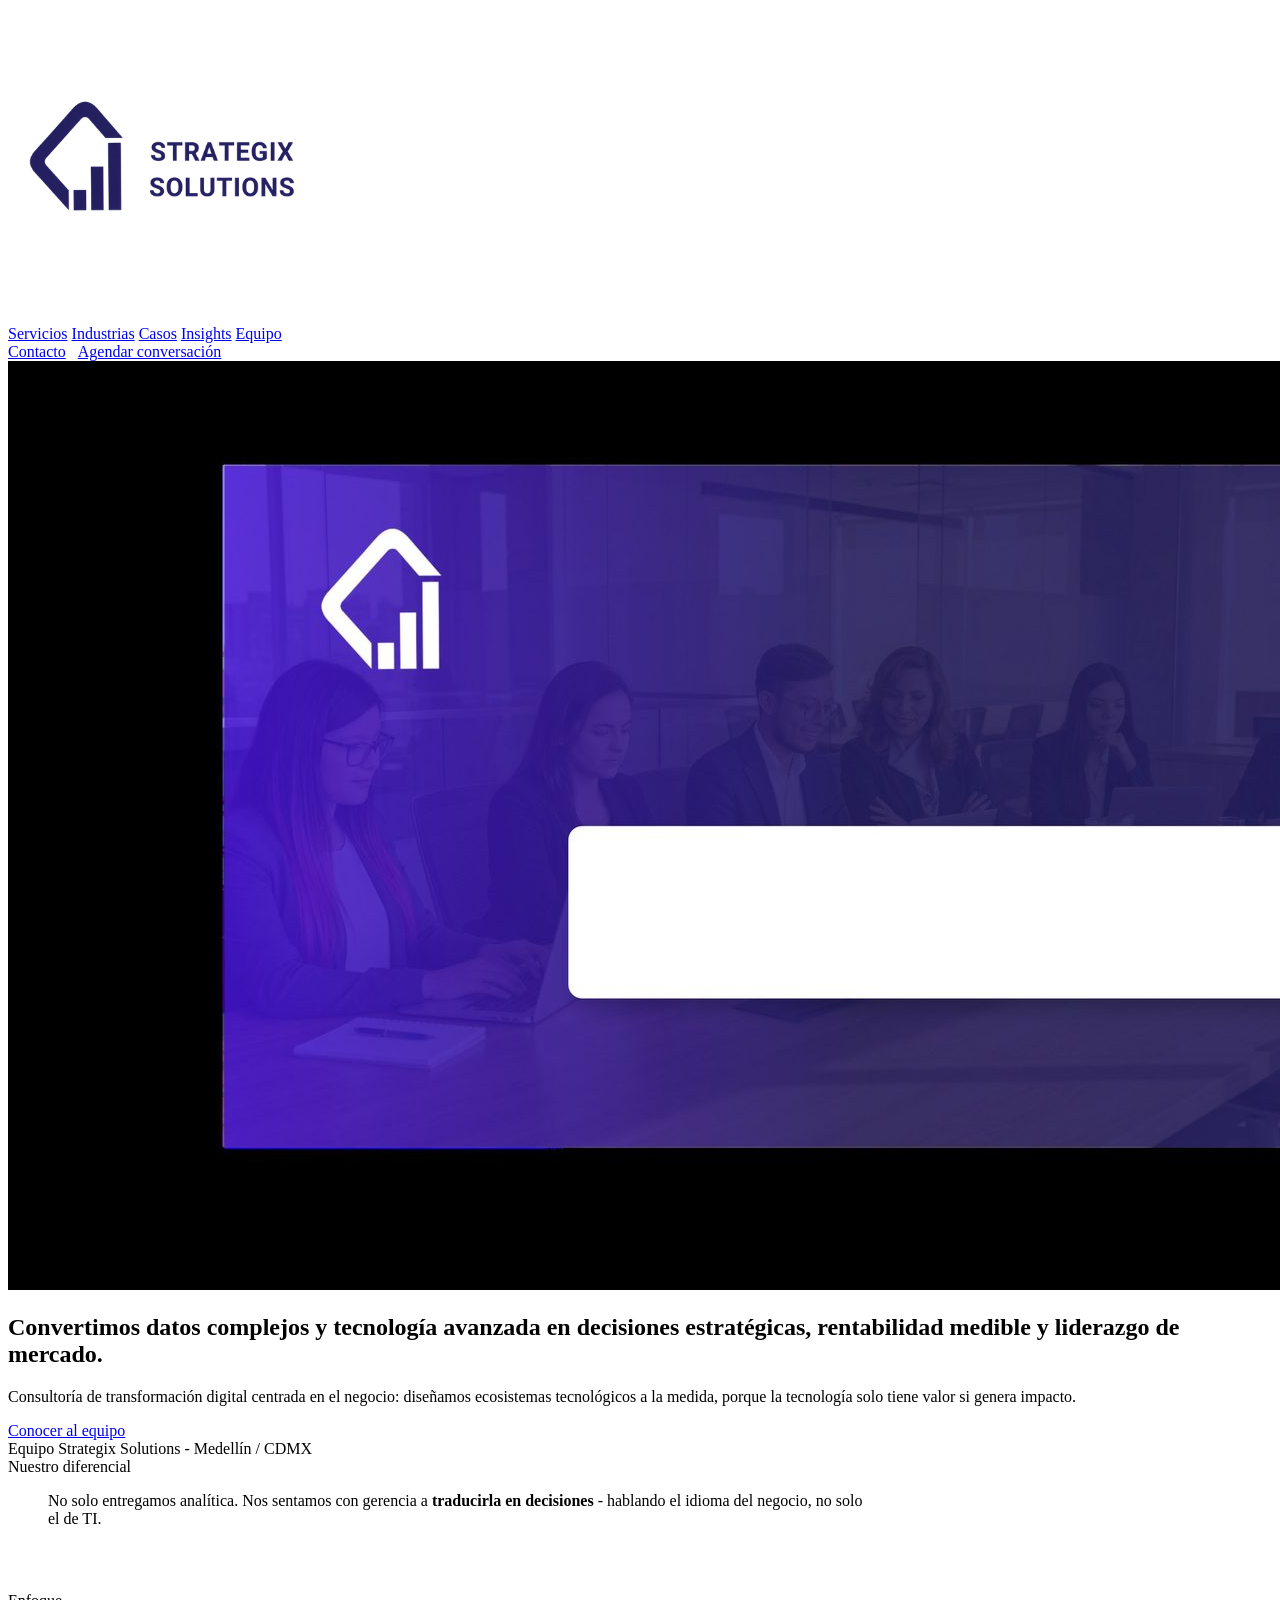
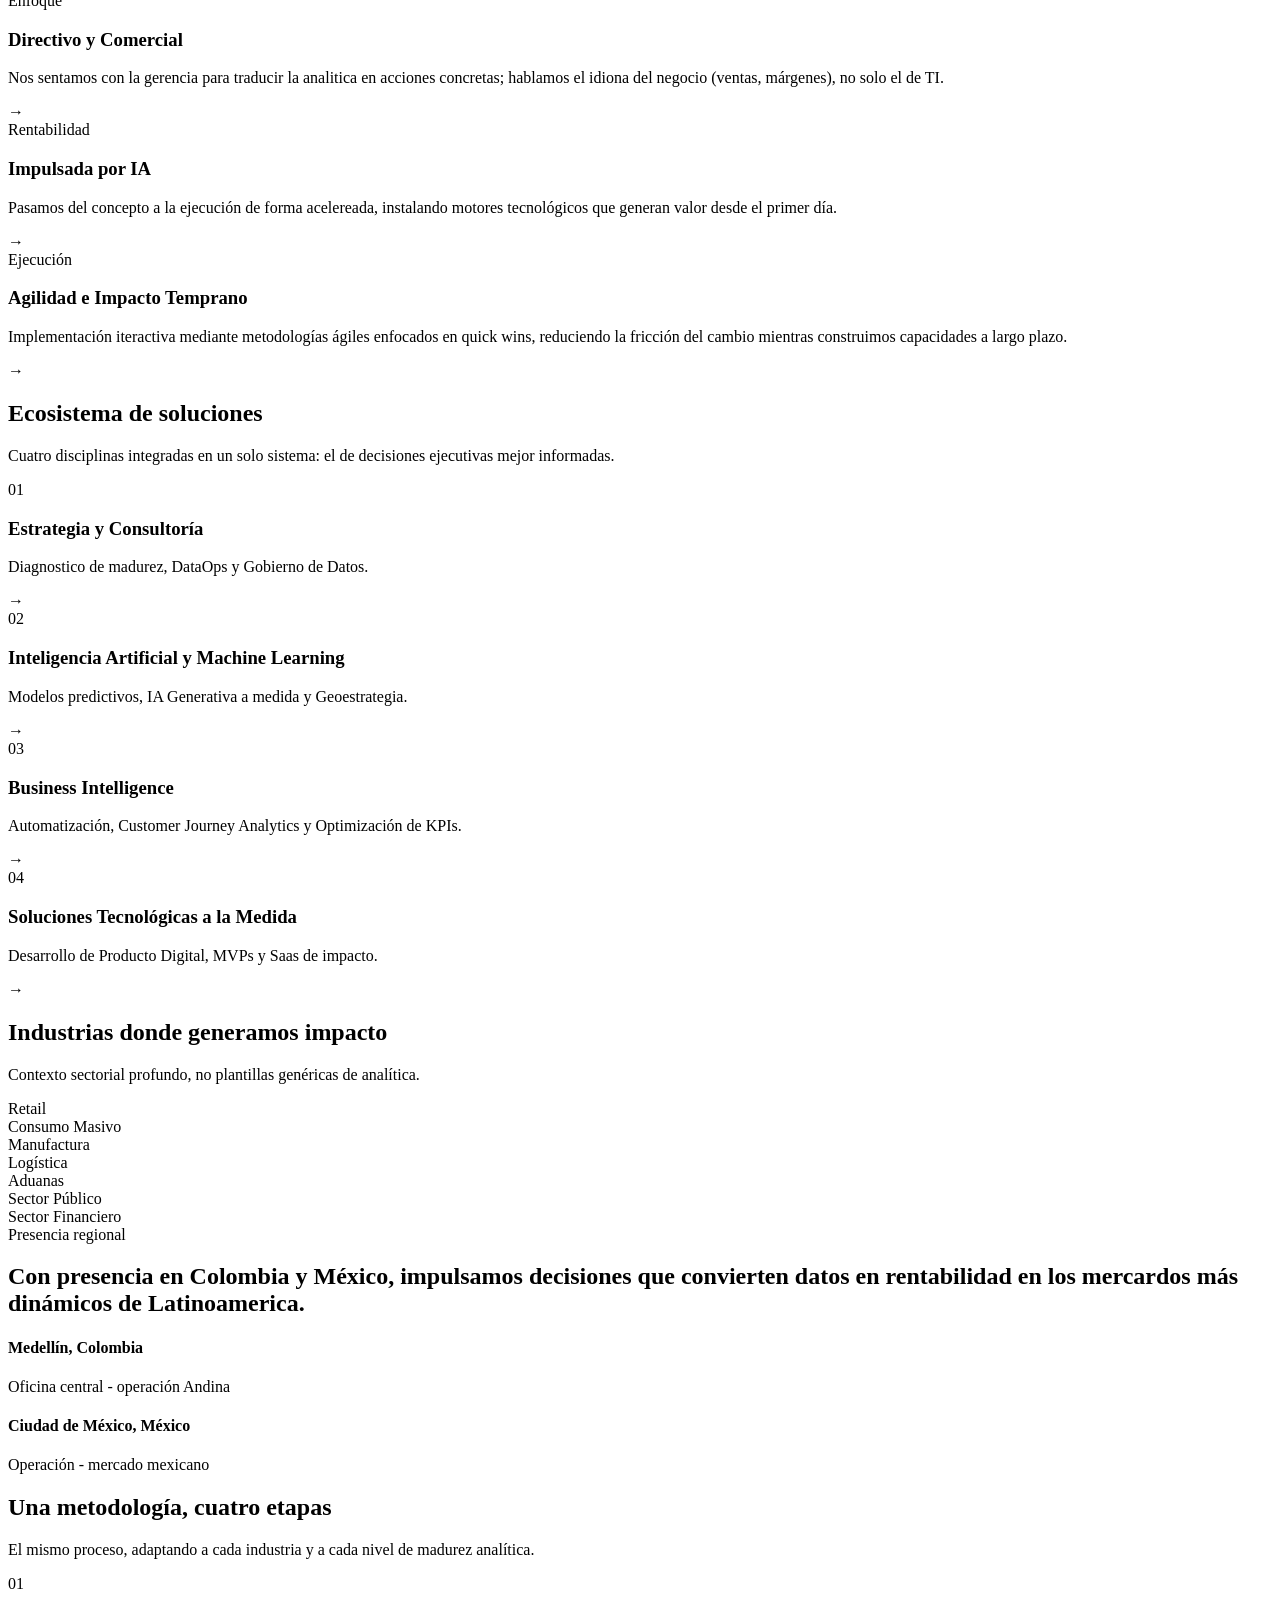
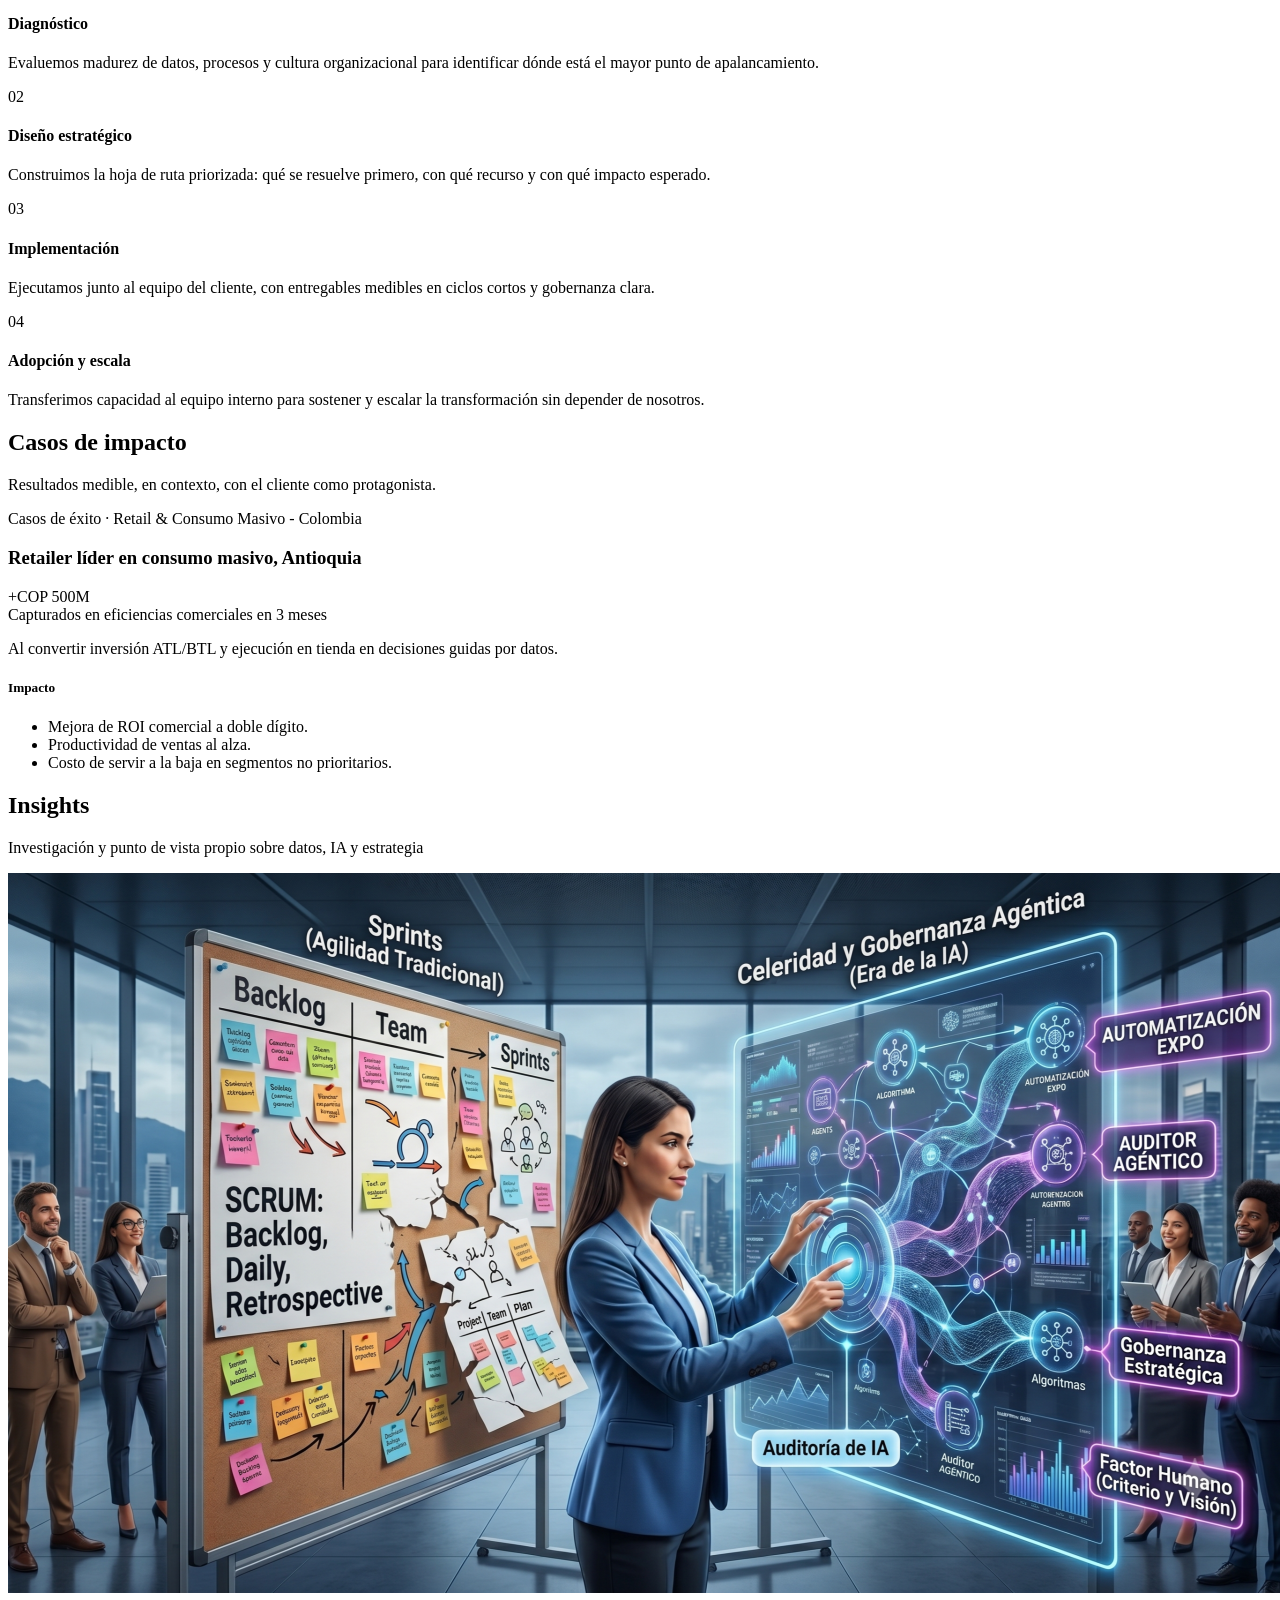
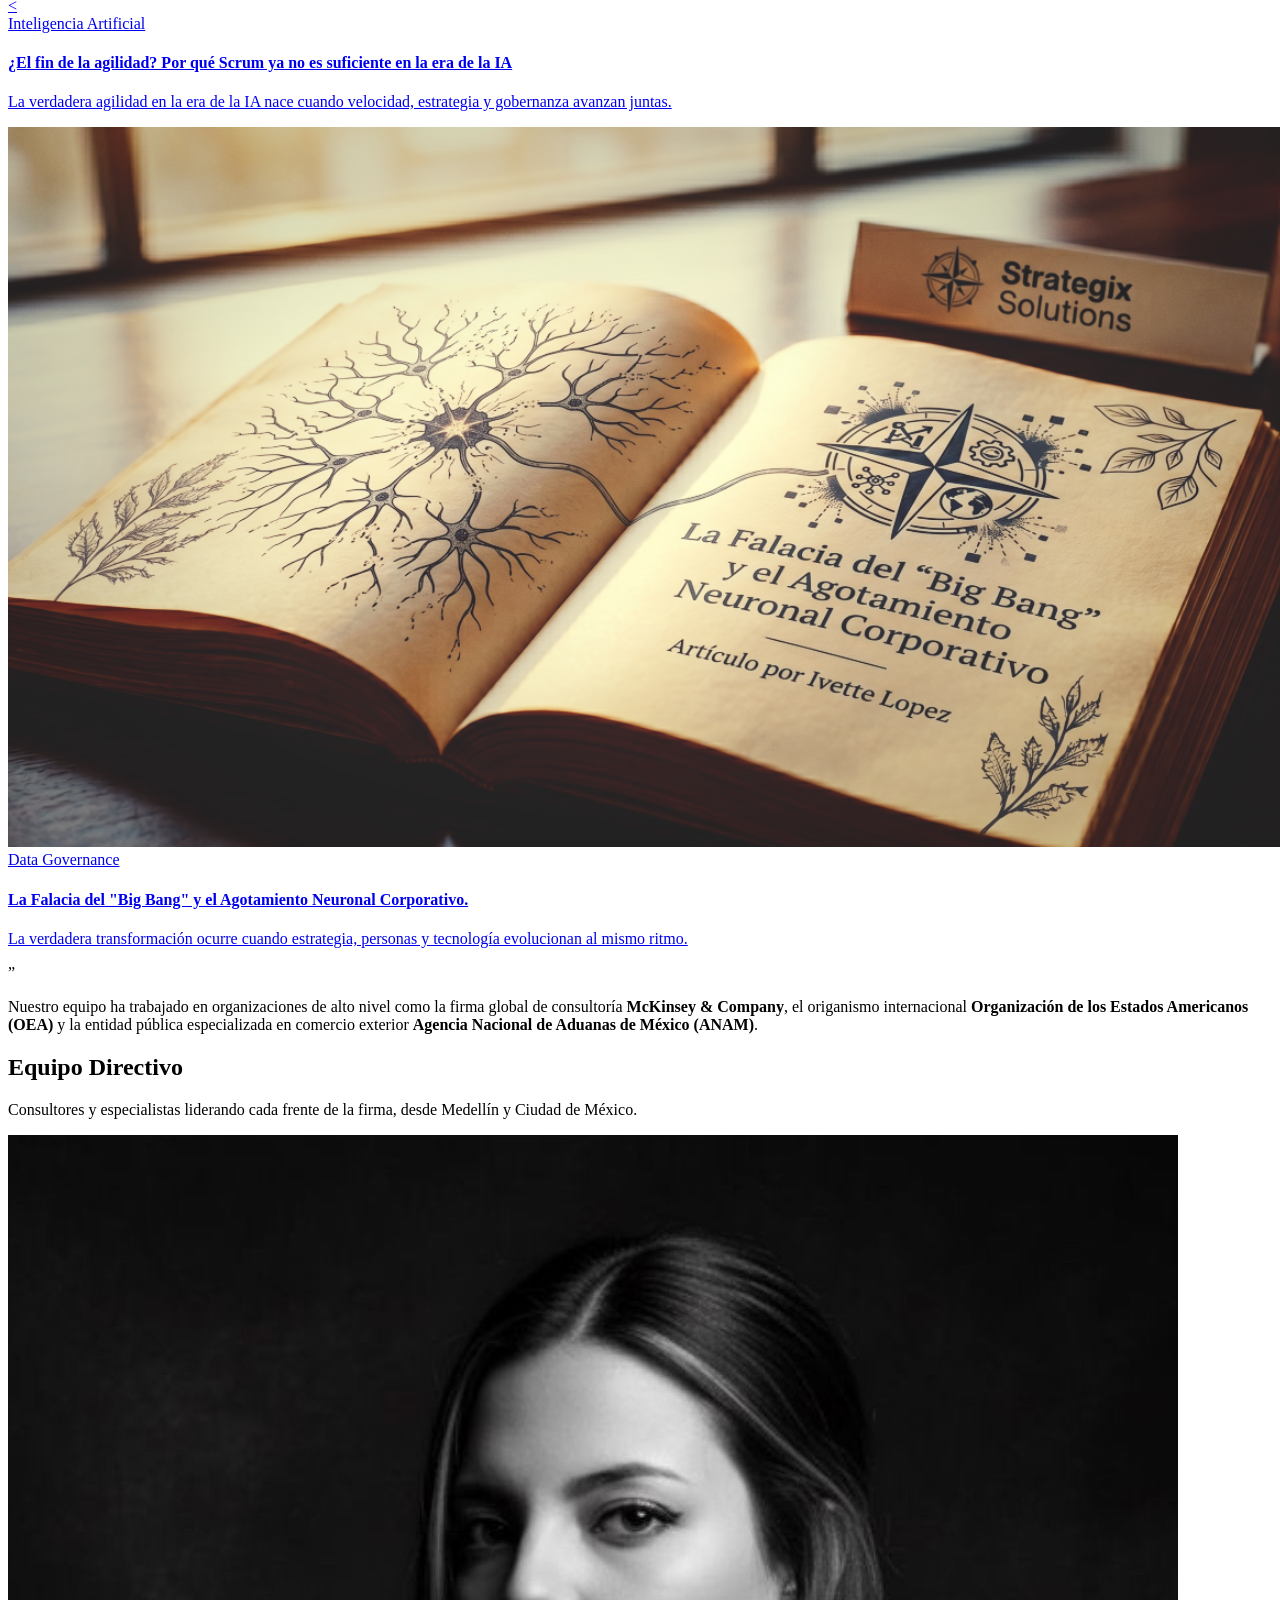
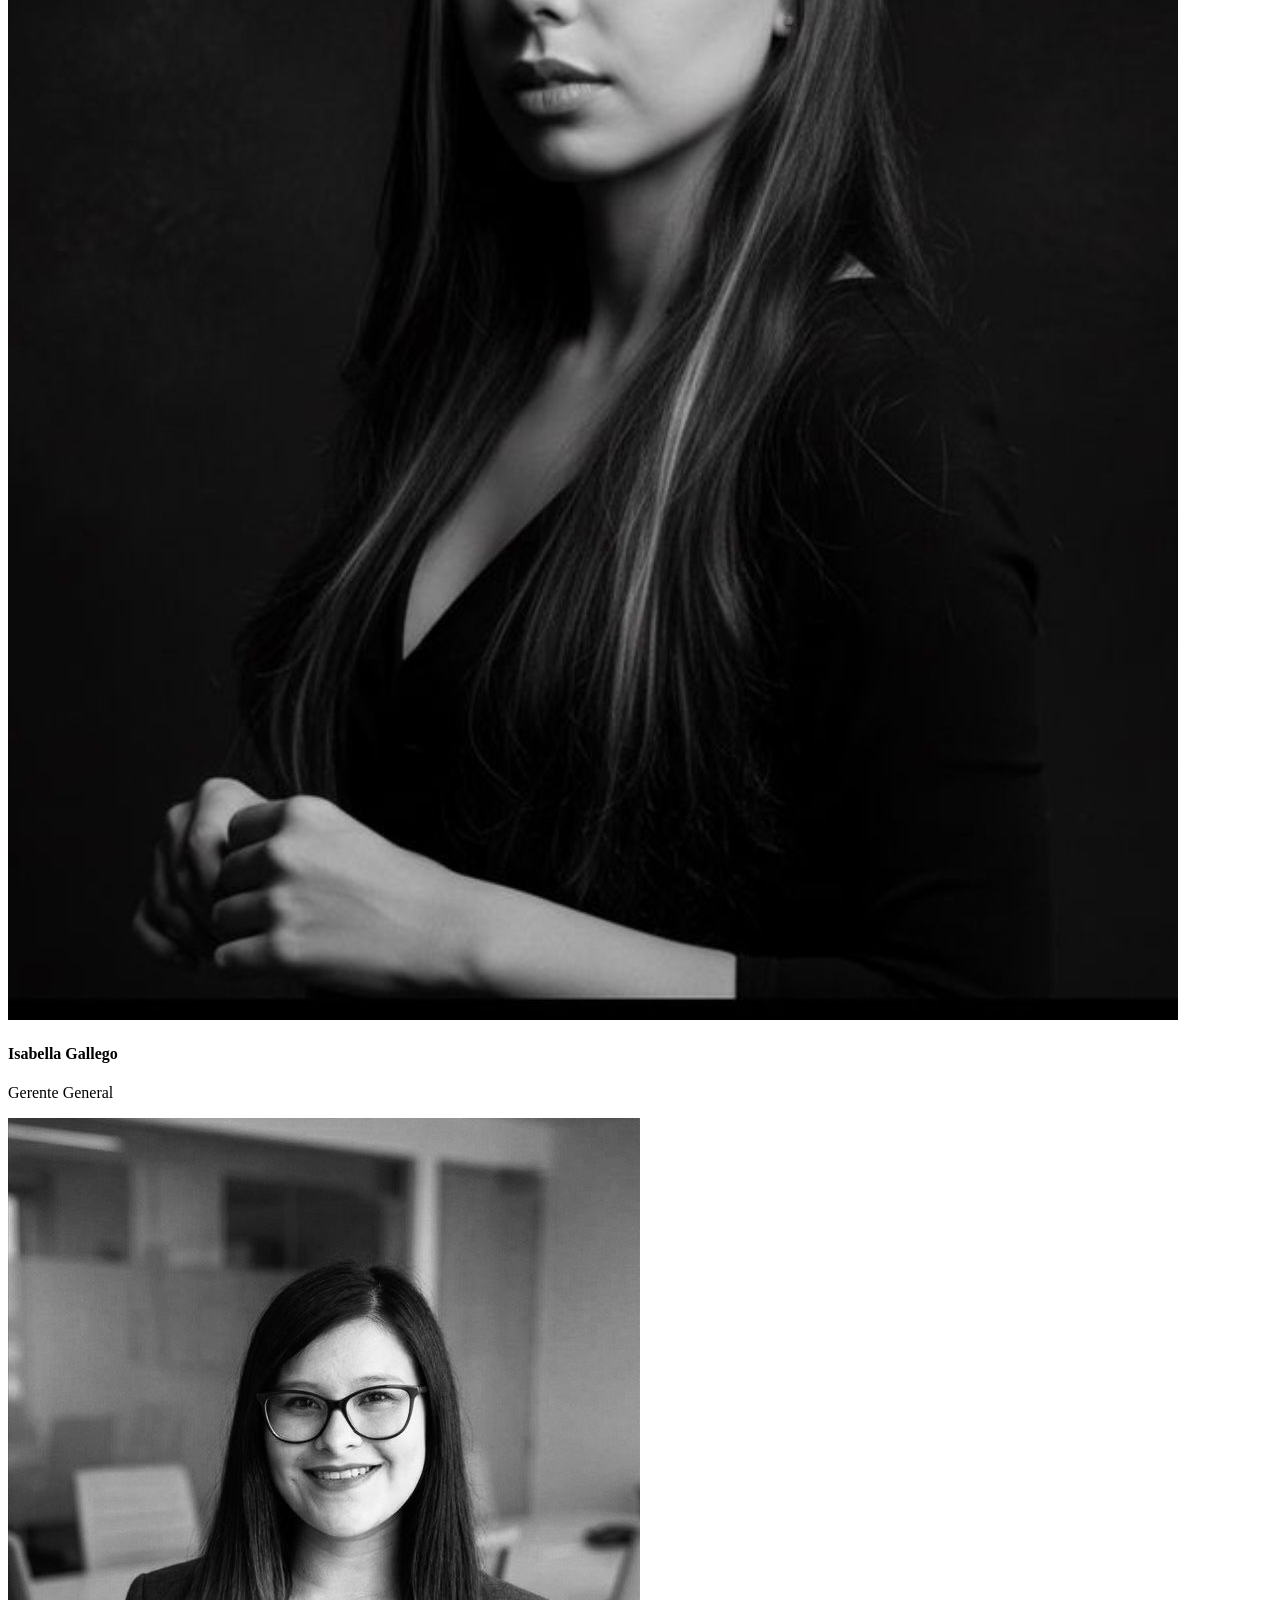
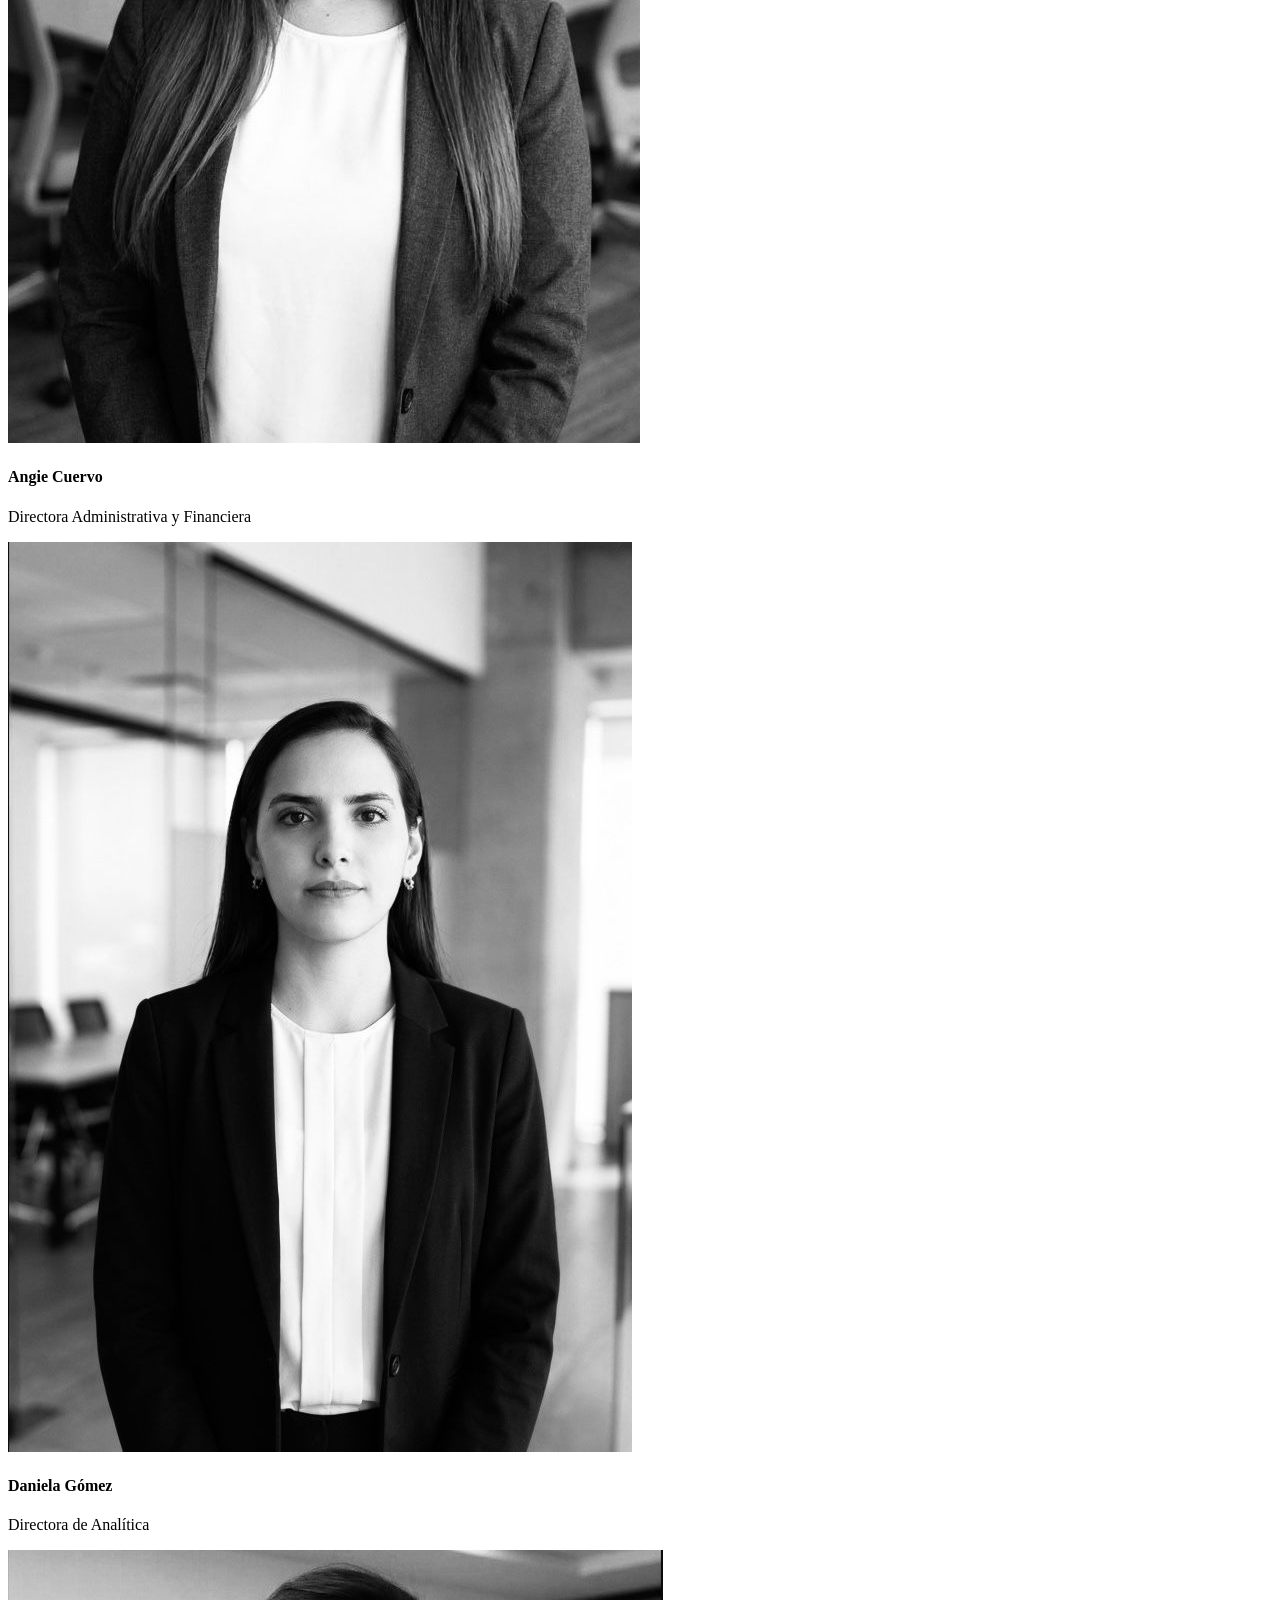
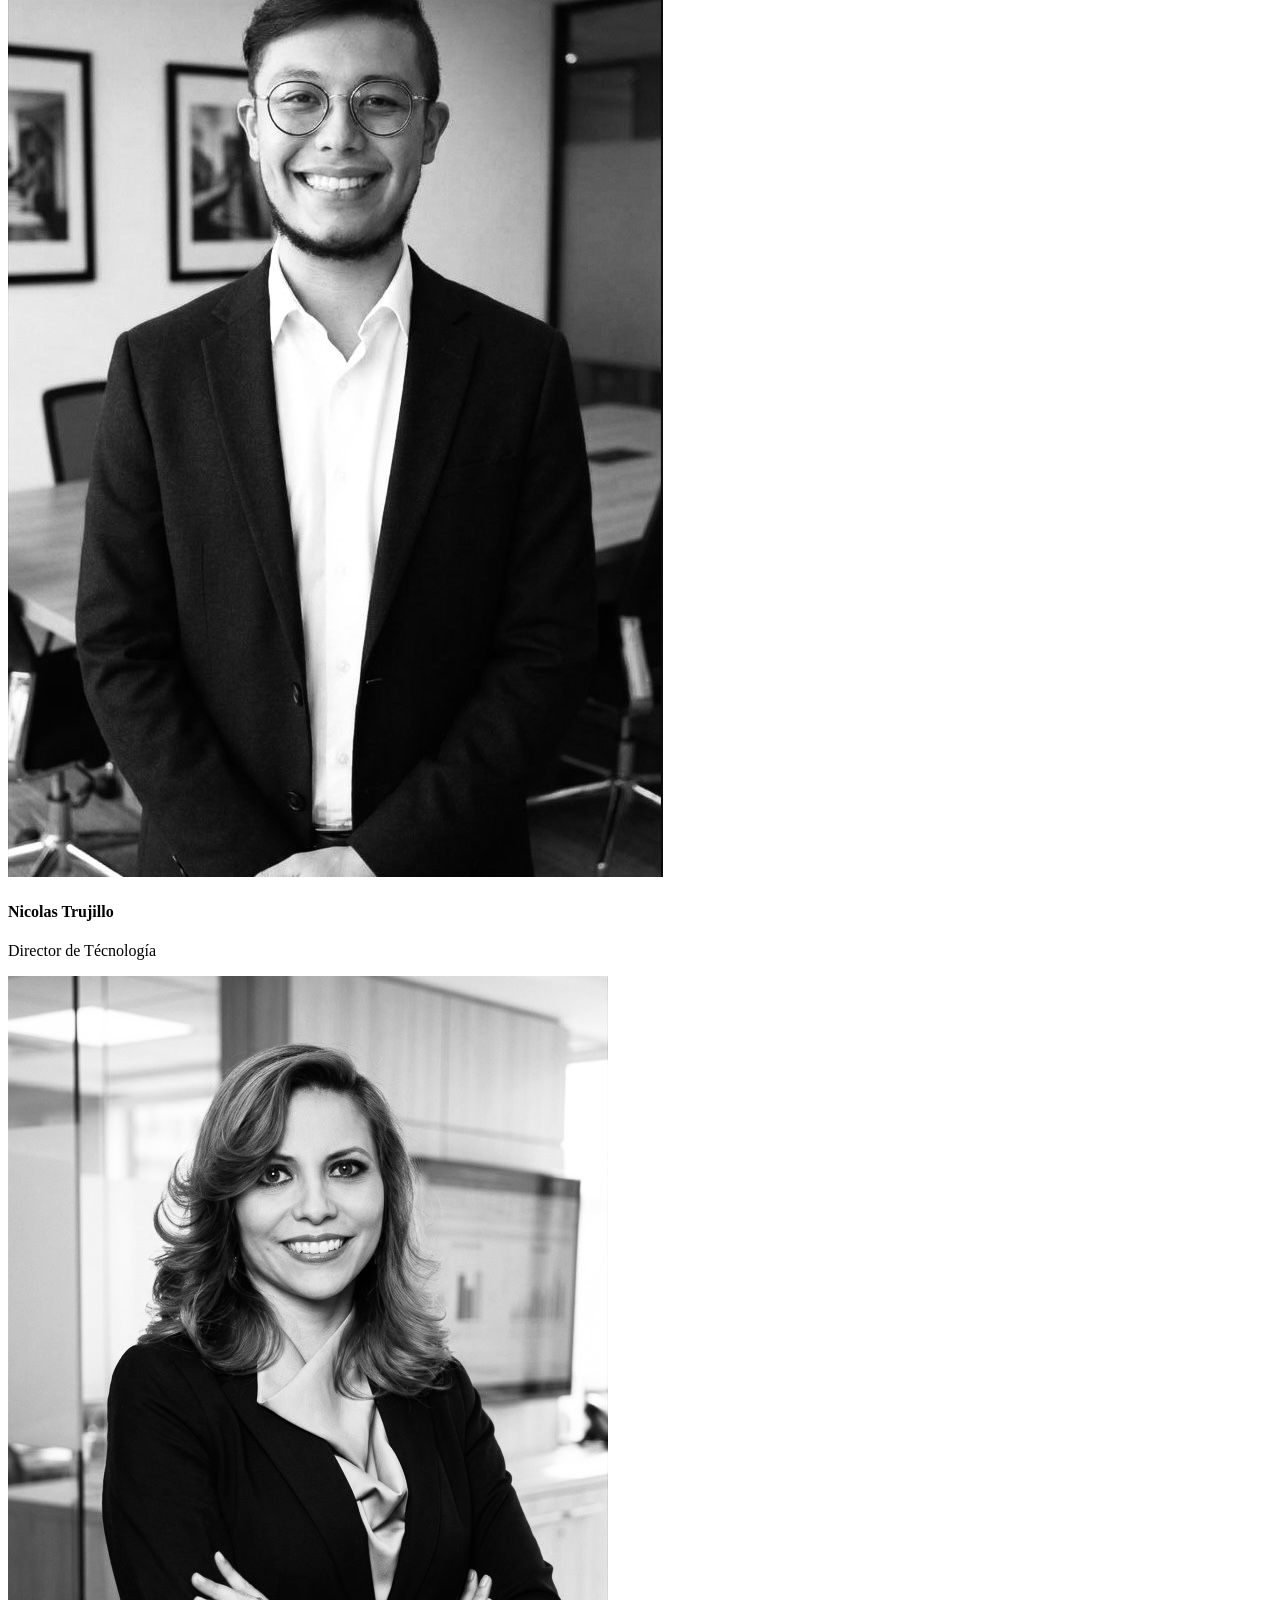
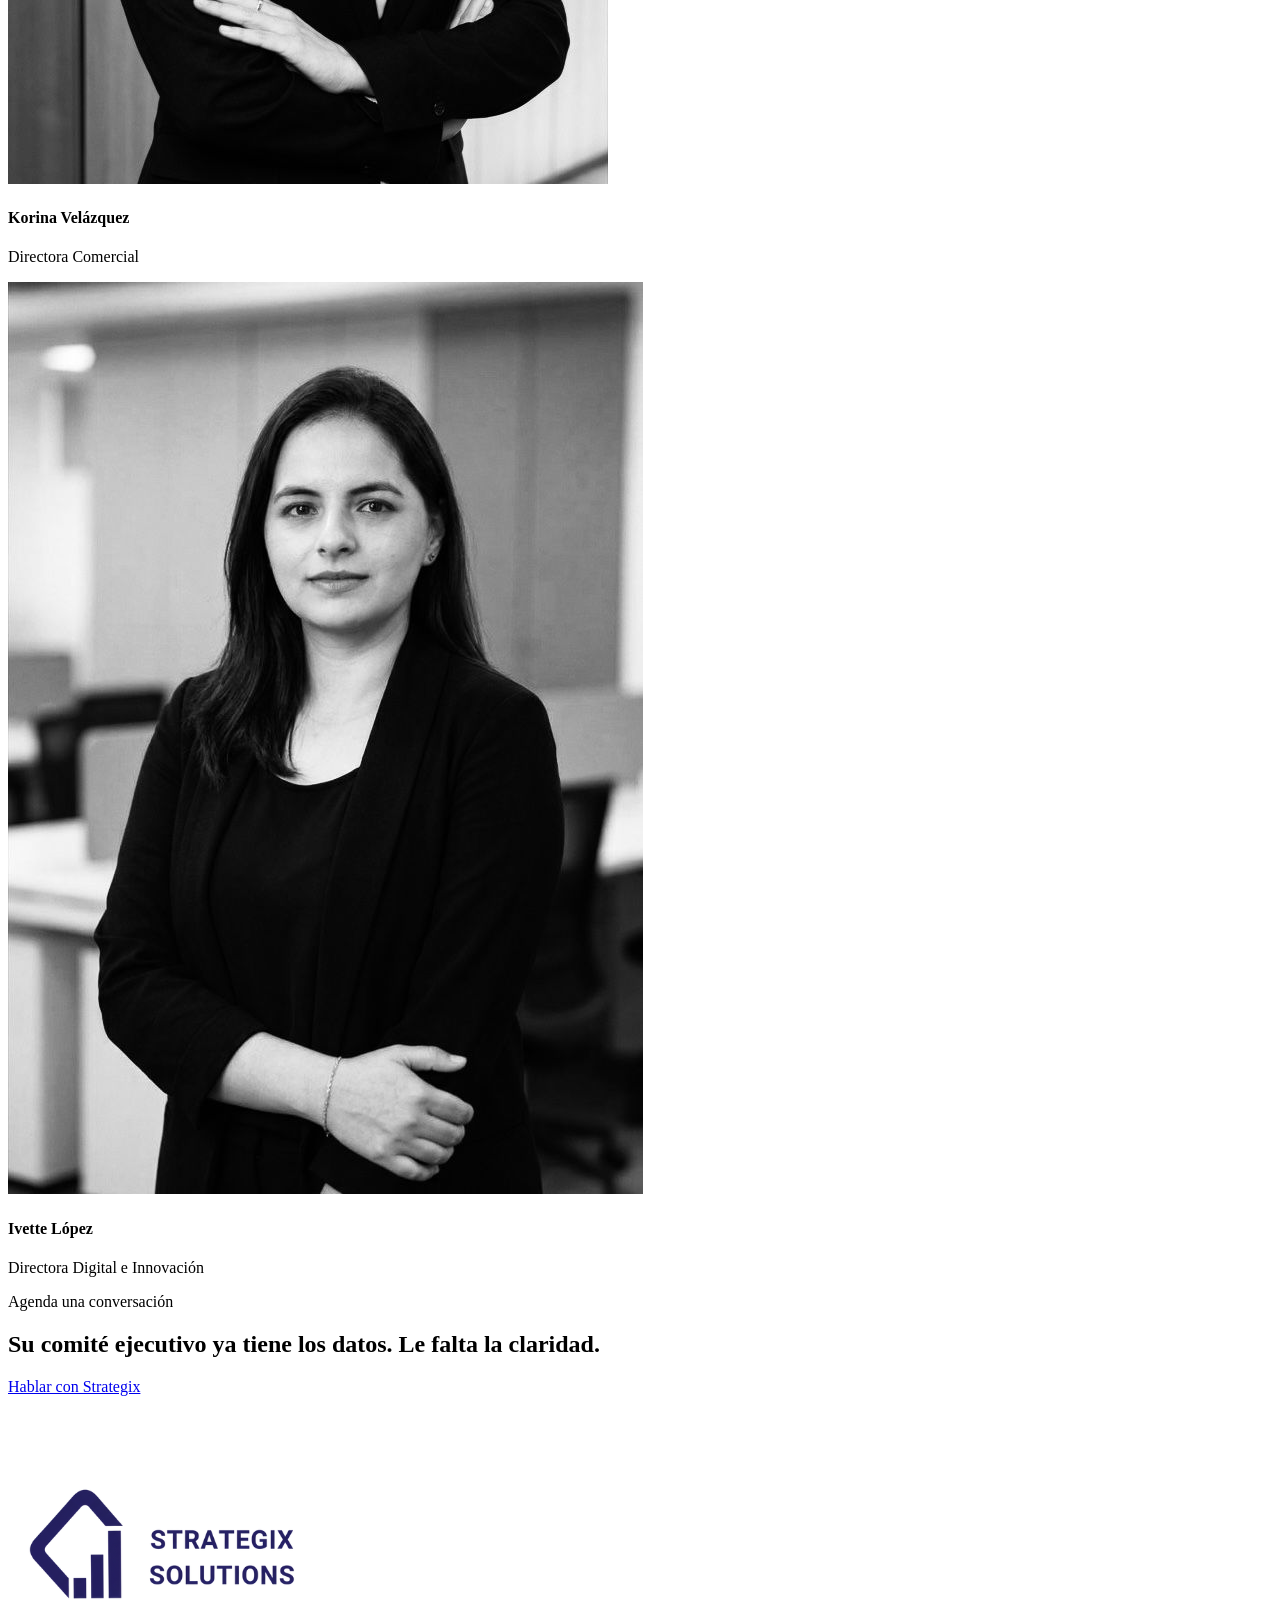
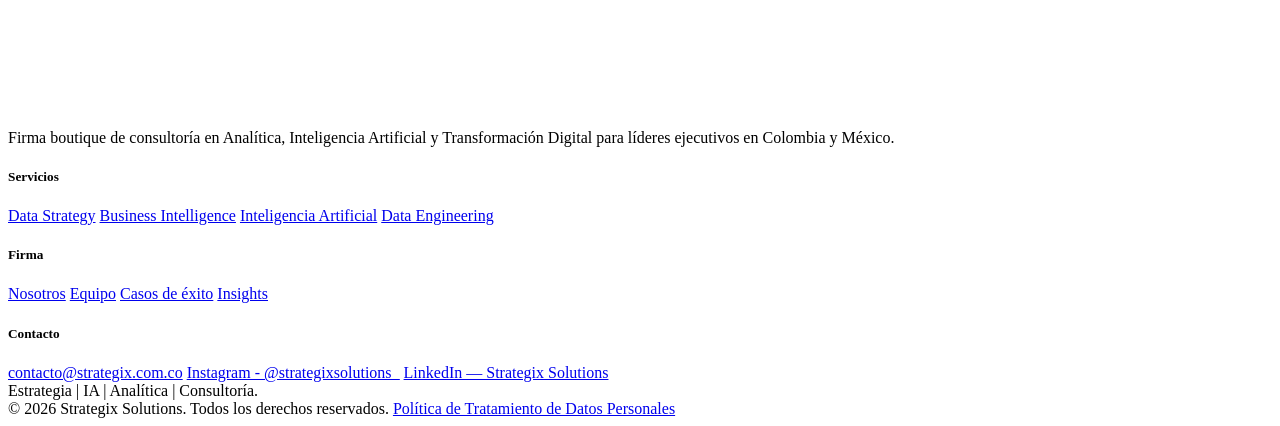
==== commit 8bb46059: "Update index.html" ====
--- a/index.html
+++ b/index.html
@@ -1,607 +1,410 @@
 <!DOCTYPE html>
 <html lang="es">
-  <head>
-    <meta charset="UTF-8">
-    <meta name="viewport" content="width=device-width, initial-scale=1.0">
-    <title>Strategix Solutions — Consultoría Estratégica y Analítica</title>
-    <link rel="preconnect" href="https://fonts.googleapis.com">
-    <link rel="icon" href="images/LOGO/favicon.ico" type="image/x-icon">
-    <link href="https://fonts.googleapis.com/css2?family=Playfair+Display:ital,wght@0,400;0,500;0,600;1,400;1,500&family=DM+Sans:opsz,wght@9..40,300;9..40,400;9..40,500&family=DM+Mono&display=swap" rel="stylesheet">
-    
-    <link rel="stylesheet" href="styles.css">
-  </head>
-  <body>
-      <!--HEADER-->
-      <header id="hdr">
-          <div class="hdr-inner">
-              <a href="#" class="hdr-logo"><img src="images/LOGO/IMAGO AZUL SIN FONDO.png" alt="Strategix Solutions" /></a>
-              <nav>
-                  <ul class="hdr-nav">
-                      <li><a href="#value">Nosotros</a></li>
-                      <li><a href="#services">Servicios</a></li>
-                      <li><a href="#caso">Casos</a></li>
-                      <li><a href="#team">Equipo</a></li>
-                     <!-- <li><a href="blog.html">Blog</a></li>-->
-                  </ul>
-              </nav>
-              <a href="#cta" class="hdr-cta">Agendar conversación →</a>
-          </div>        
-      </header>
-
-      <!--HERO CAROUSEL-->
-      <section id="hero" aria-label="Strategix Solutions">
-
-          <div class="slide slide-1 active" role="group" aria-label="Slide 1 de 2">
-              <div class="slide-bg"></div>
-              <div class="slide-overlay"></div>
-              <div class="slide-content w">
-                  <div class="slide-eyebrow">Consultoria estratégica · Colombia &amp; México</div>
-                  <h1 class="slide-title">
-                      Convertimos estrategia<br>en <em>resultados medibles</em>
-                  </h1>
-                  <p class="slide-sub">
-                      Diseñamos ecosistemas analíticos donde los datos impulsan decisiones y la inteligencia artificial genera rentabilidad sostenible.
-                  </p>
-                  <div class="slide-actions">
-                      <a href="#cta" class="btn btn-gold">Explorar capacidades</a>
-                      <a href="#value" class="btn btn-line-w">Conocer más</a>
-                  </div>
-              </div>            
-          </div>
-
-          <div class="slide slide-2" role="group" aria-label="Slide 2 de 2">
-              <div class="slide-bg"></div>
-              <div class="slide-overlay"></div>
-              <div class="slide-content w">
-              <div class="slide-eyebrow">Nuestras capacidades</div>
-              <h2 class="slide-title">
-                  Convertimos <em>datos en soluciones</em><br>y decisiones en resultados reales
-              </h2>
-              <div class="slide-services">
-                  <div class="svc-line">Data &amp; Analytics</div>
-                  <div class="svc-line">Business Intelligence</div>
-                  <div class="svc-line">Inteligencia Artificial</div>
-                  <div class="svc-line">Soluciones a la Medida</div>
-                  <div class="svc-line">Consultoría Estratégica</div>
-              </div>
-              <div class="slide-actions">
-                  <a href="#services" class="btn btn-gold">Explorar capacidades</a>
-              </div>
-              </div>
-          </div>
-
-          <div class="carousel-dots" role="tablist" aria-label="Navegación del carrusel">
-              <button class="dot active" role="tab" aria-selected="true"  aria-label="Slide 1" data-idx="0"></button>
-              <button class="dot"        role="tab" aria-selected="false" aria-label="Slide 2" data-idx="1"></button>
-          </div>
-          <div class="carousel-progress" id="cProgress"></div>
-      </section>      
-
-      <!--INTRO — texto del carrusel visible como sección estática-->
-      <section id="intro">
-          <div class="w">
-              <div class="intro-grid">
-
-                  <!-- Columna izquierda: mensaje principal -->
-                  <div class="rv">
-                      <div class="eyebrow">Consultoría estratégica · Colombia &amp; México</div>
-                      <h2 class="h2">
-                          Convertimos datos y estrategia en decisiones<br> que <em>generan resultados reales</em>
-                      </h2>
-                      <div class="rule"></div>
-                      <p class="body-md">
-                          Diseñamos soluciones analíticas y de inteligencia artificial para que las empresas tomen mejores decisiones y crezcan de forma sostenible.
-                      </p>
-                      <div class="intro-actions">
-                          <a href="#value" class="btn btn-gold">Explorar capacidades</a>
-                          <a href="#cta" class="btn btn-line">Conocer más</a>
-                      </div>
-                  </div>
-
-                  <!-- Columna derecha: capacidades -->
-                  <div class="rv d2">
-                      <div class="eyebrow">Nuestras capacidades</div>
-                      <h3 class="intro-h3">
-                          Transformamos datos en<em> herramientas útiles</em><br> para el negocio
-                      </h3>
-                      <div class="intro-svc-list">
-                          <div class="intro-svc-line">Data &amp; Analytics</div>
-                          <div class="intro-svc-line">Business Intelligence</div>
-                          <div class="intro-svc-line">Inteligencia Artificial</div>
-                          <div class="intro-svc-line">Soluciones a la Medida</div>
-                          <div class="intro-svc-line">Consultoría Estratégica</div>
-                      </div>
-                  </div>
-
-              </div>
-          </div>
-      </section>
-
-      <!--VALUE PROPOSITION-->
-      <section id="value">
-          <div class="w">
-              <div class="value-grid">
-              <div class="rv">
-                  <div class="eyebrow">Nuestra propuesta</div>
-                  <h2 class="h2">
-                  No solo implementamos tecnología.<br>
-                  <em>Ayudamos a las empresas a tomar mejores decisiones.</em>
-                  </h2>
-                  <div class="rule"></div>
-                  <p class="body-md">La tecnología funciona cuando realmente ayuda al negocio.. Diseñamos soluciones que integran estrategia, datos e IA para producir resultados sostenibles y rentables desde el primer mes.</p>
-                  <div class="pillars">
-                  <div class="pillar">
-                      <span class="p-n">01</span>
-                      <div>
-                      <div class="p-t">Rentabilidad desde el primer día</div>
-                      <div class="p-b">Del concepto a la ejecución acelerada. Motores tecnológicos que generan valor sin esperar un roadmap de tres años.</div>
-                      </div>
-                  </div>
-                  <div class="pillar">
-                      <span class="p-n">02</span>
-                      <div>
-                      <div class="p-t">Explicamos lo técnico de forma clara y útil para el negocio</div>
-                      <div class="p-b">Nos sentamos con la gerencia y hablamos ventas, márgenes y eficiencias — no solo arquitecturas de datos.</div>
-                      </div>
-                  </div>
-                  <div class="pillar">
-                      <span class="p-n">03</span>
-                      <div>
-                      <div class="p-t">Capacidad interna transferida</div>
-                      <div class="p-b">Al cerrar cada proyecto, su organización escala sin dependencia permanente de un proveedor externo.</div>
-                      </div>
-                  </div>
-                  </div>
-              </div>
-              <div class="val-img-col rv d2">
-                  <div class="val-accent"></div>
-                  <img class="val-photo" src="images/REDES SOCIALES/servicios_1.png">
-                  <div class="val-badge">
-                  <div class="vb-n">96<span style="font-size:1.1rem;opacity:.7">%</span></div>
-                  <div class="vb-l">tasa de recomendación activa</div>
-                  </div>
-              </div>
-              </div>
-          </div>
-      </section>
-
-      <!--SERVICES-->
-      <section id="services">
-          <div class="w">
-              <div class="svc-hd rv">
-              <div>
-                  <div class="eyebrow">Capacidades</div>
-                  <h2 class="h2">Cuatro dominios.<br>Una sola <em>dirección estratégica</em>.</h2>
-              </div>
-              <div>
-                  <p class="body-sm" style="margin-bottom:1.35rem">Cada práctica opera de forma independiente o integrada, generando valor compuesto en cada etapa de madurez analítica.</p>
-                  <a href="#cta" class="link-arrow">Hablar con un experto <svg width="11" height="9" viewBox="0 0 14 10" fill="none"><path d="M1 5H13M9 1L13 5L9 9" stroke="currentColor" stroke-width="1.3" stroke-linecap="round" stroke-linejoin="round"/></svg></a>
-              </div>
-              </div>
-              <div class="svc-grid rv">
-              <div class="sc">
-                  <div class="sc-n">01</div>
-                  <svg class="sc-icon" viewBox="0 0 32 32" fill="none"><polygon points="16,2 30,9 30,23 16,30 2,23 2,9" stroke="#1A1750" stroke-width="1.4" fill="none"/><polygon points="16,10 24,14 24,22 16,26 8,22 8,14" stroke="#B8972A" stroke-width=".7" fill="none" opacity=".55"/><circle cx="16" cy="18" r="3" fill="#B8972A" opacity=".3"/></svg>
-                  <div class="sc-t">Estrategia &amp; Consultoría</div>
-                  <p class="sc-b">Diagnóstico de madurez digital y hojas de ruta que aseguran que la analítica escale dentro de la organización.</p>
-                  <div class="sc-tags"><span class="sc-tag">Diagnóstico de madurez digital</span><span class="sc-tag">Gobierno de datos y DataOps</span><span class="sc-tag">Cumplimiento normativo</span></div>
-              </div>
-              <div class="sc">
-                  <div class="sc-n">02</div>
-                  <svg class="sc-icon" viewBox="0 0 32 32" fill="none"><circle cx="16" cy="16" r="5" stroke="#1A1750" stroke-width="1.4"/><circle cx="16" cy="16" r="11" stroke="#1A1750" stroke-width=".7" stroke-dasharray="2.5,2.5"/><circle cx="16" cy="5" r="2.2" fill="#B8972A"/><circle cx="27" cy="16" r="2.2" fill="#4A7FC1"/><circle cx="16" cy="27" r="2.2" fill="#4A7FC1"/><circle cx="5" cy="16" r="2.2" fill="#4A7FC1"/></svg>
-                  <div class="sc-t">Inteligencia Artificial y ML</div>
-                  <p class="sc-b">Modelos predictivos, IA generativa y geoestrategia analítica orientados a decisión de negocio — no a experimentación.</p>
-                  <div class="sc-tags"><span class="sc-tag">Modelos predictivos</span><span class="sc-tag">IA Generativa aplicada</span><span class="sc-tag">GeoestrategIA espacial</span></div>
-              </div>
-              <div class="sc">
-                  <div class="sc-n">03</div>
-                  <svg class="sc-icon" viewBox="0 0 32 32" fill="none"><polyline points="2,26 9,16 14,20 21,9 27,13" stroke="#1A1750" stroke-width="1.4" fill="none" stroke-linecap="round" stroke-linejoin="round"/><circle cx="9" cy="16" r="1.8" fill="#B8972A"/><circle cx="21" cy="9" r="1.8" fill="#B8972A"/><line x1="2" y1="29" x2="30" y2="29" stroke="#1A1750" stroke-width=".5" opacity=".2"/><line x1="2" y1="2" x2="2" y2="29" stroke="#1A1750" stroke-width=".5" opacity=".2"/></svg>
-                  <div class="sc-t">Business Intelligence</div>
-                  <p class="sc-b">Tableros ejecutivos y sistemas de decisión que generan claridad estratégica en tiempo real para CEO, CFO y CCO.</p>
-                  <div class="sc-tags"><span class="sc-tag">Tableros ejecutivos</span><span class="sc-tag">Customer Journey Analytics</span><span class="sc-tag">Optimización de KPIs</span></div>
-              </div>
-              <div class="sc">
-                  <div class="sc-n">04</div>
-                  <svg class="sc-icon" viewBox="0 0 32 32" fill="none"><rect x="3" y="6" width="26" height="19" rx="2" stroke="#1A1750" stroke-width="1.4"/><line x1="3" y1="13" x2="29" y2="13" stroke="#1A1750" stroke-width=".5"/><rect x="8" y="17" width="6" height="3.5" rx="1" fill="#B8972A" opacity=".5"/><rect x="17" y="15.5" width="6" height="5" rx="1" fill="#4A7FC1" opacity=".28"/><line x1="16" y1="25" x2="16" y2="29" stroke="#1A1750" stroke-width=".9"/><line x1="11" y1="29" x2="21" y2="29" stroke="#1A1750" stroke-width=".9"/></svg>
-                  <div class="sc-t">Soluciones a la Medida</div>
-                  <p class="sc-b">Productos SaaS, plataformas analíticas y MVPs que resuelven problemas de negocio específicos con velocidad y rigor técnico.</p>
-                  <div class="sc-tags"><span class="sc-tag">Productos SaaS con IA embebida</span><span class="sc-tag">MVPs validados</span><span class="sc-tag">Arquitectura escalable</span></div>
-              </div>
-              </div>
-          </div>
-      </section>
-
-      <!--METRICS-->
-      <section id="metrics">
-          <div class="w">
-              <div class="met-grid">
-              <div class="met-item rv">
-                  <div class="met-n">+COP <em>500M</em></div>
-                  <div class="met-l">En eficiencias comerciales capturadas en un proyecto en Antioquia</div>
-              </div>
-              <div class="met-item rv d1">
-                <div class="met-n">Presencia en <em> LATAM</em></div> 
-                <!--<div class="met-l">Colombia y México — mercados dinámicos de Latinoamérica</div>-->
-                <img src="images/Otros/Mapa.png" alt="Mapa Colombia y México" class="met-img">
-
-              </div>
-              <div class="met-item rv d2">
-                  <div class="met-n"><em>2×</em> dígito</div>
-                  <div class="met-l">Mejora de ROI comercial documentada en analítica aplicada</div>
-              </div>
-              <div class="met-item rv d3">
-                  <div class="met-n">3 <em>meses</em></div>
-                  <div class="met-l">Del diagnóstico al primer resultado medible en producción</div>
-              </div>
-              </div>
-          </div>
-      </section>
-
-      <!--CASOS DE ÉXITO-->
-      <section id="caso">
-          <div class="w">
-              <div class="caso-grid">
-              <div class="rv">
-                  <div class="caso-tag">Caso de Éxito · Retail &amp; Consumo Masivo · Antioquia</div>
-                  <h2 class="h2" style="margin-bottom:1rem">Retailer líder en consumo masivo — Antioquia:<br><em>COP +500M capturados en 3 meses</em></h2>
-                  <p class="body-sm" style="margin-bottom:0">La inversión comercial dependía de criterios locales no comparables, con baja visibilidad ejecutiva sobre qué palancas movían realmente las ventas y la rentabilidad.</p>
-                  <div class="caso-list">
-                  <div class="cl">Optimización del mix ATL/BTL con modelos de contribución incremental por palanca y segmento</div>
-                  <div class="cl">Priorización de clientes y asignación inteligente de recursos para mejorar rotación y margen</div>
-                  <div class="cl">Rediseño de rutas comerciales para elevar la productividad de la fuerza de ventas</div>
-                  <div class="cl">Tableros ejecutivos integrados para decisiones CEO / CCO / CFO en tiempo real</div>
-                  </div>
-                  <a href="#cta" class="link-arrow">Solicitar caso completo <svg width="11" height="9" viewBox="0 0 14 10" fill="none"><path d="M1 5H13M9 1L13 5L9 9" stroke="currentColor" stroke-width="1.3" stroke-linecap="round" stroke-linejoin="round"/></svg></a>
-              </div>
-              <div class="caso-panel rv d2">
-                  <div>
-                  <div class="cm"><div class="cm-n">+COP 500M</div><div class="cm-l">en eficiencias comerciales capturadas</div></div>
-                  <div class="cm"><div class="cm-n">3 meses</div><div class="cm-l">del diagnóstico al primer resultado medible</div></div>
-                  <div class="cm"><div class="cm-n">2× dígito</div><div class="cm-l">mejora en ROI comercial documentada</div></div>
-                  <div class="cm"><div class="cm-n">↑ Productividad</div><div class="cm-l">ventas al alza · costo de servir a la baja</div></div>
-                  </div>
-                  <div class="caso-q">"La inversión comercial pasó a gestionarse como un portafolio con reglas de capital y seguimiento continuo, reduciendo la dependencia de intuición y acelerando decisiones estratégicas."</div>
-              </div>
-              </div>
-          </div>
-      </section>
-
-      <!--METHODOLOGY-->
-      <section id="method">
-        <div class="w">
-          <div class="meth-grid">
-            <div class="rv">
-              <div class="eyebrow">Metodología</div>
-              <h2 class="h2">Diseñamos soluciones pensadas para,<br>  <em>crecer junto al negocio.</em></h2>
-              <div class="rule"></div>
-              <div class="msteps">
-                <div class="mstep">
-                  <div class="ms-l">
-                    <div class="ms-n">01</div>
-                    <div class="ms-dot"></div>
-                    <div class="ms-line"></div>
-                  </div>
-                  <div>
-                    <div class="ms-t">Diagnóstico estratégico</div>
-                    <div class="ms-b">
-                      Mapeamos el problema real, la madurez de datos y las brechas de capacidad antes de proponer solución técnica alguna.
-                    </div>
-                  </div>
-                </div>
-                <div class="mstep">
-                  <div class="ms-l">
-                    <div class="ms-n">02</div>
-                    <div class="ms-dot"></div>
-                    <div class="ms-line"></div>
-                  </div>
-                  <div>
-                    <div class="ms-t">Diseño y validación rápida</div>
-                    <div class="ms-b">
-                      Ciclos cortos que validan hipótesis de negocio antes de comprometer inversión significativa. Quick wins desde la primera iteración.
-                    </div>
-                  </div>
-                </div>
-                <div class="mstep">
-                  <div class="ms-l">
-                    <div class="ms-n">03</div>
-                    <div class="ms-dot"></div>
-                    <div class="ms-line"></div>
-                  </div>
-                  <div>
-                    <div class="ms-t">Implementación en producción</div>
-                    <div class="ms-b">
-                      Soluciones que operan en entornos reales con las restricciones de gobernanza, seguridad y regulación de cada industria.
-                    </div>
-                  </div>
-                </div>
-                <div class="mstep">
-                  <div class="ms-l">
-                    <div class="ms-n">04</div>
-                    <div class="ms-dot"></div>
-                  </div>
-                  <div>
-                    <div class="ms-t">Transferencia y escalamiento</div>
-                    <div class="ms-b">
-                      Entrenamos y transferimos capacidad interna para que su organización escale sin dependencia externa permanente.
-                    </div>
-                  </div>
-                </div>
-              </div>
-            </div>
-            <!-- DIAGRAMA -->
-            <div class="meth-diag rv d2">
-              <svg viewBox="0 0 420 420" xmlns="http://www.w3.org/2000/svg" style="width:100%;height:100%;position:absolute;inset:0">
-                <!-- Fondo -->
-                <!-- Círculos -->
-                <circle cx="210" cy="210" r="155" fill="none" stroke="rgba(26,23,80,.12)" stroke-width="2"/>
-                <circle cx="210" cy="210" r="105" fill="none" stroke="rgba(184,151,42,.28)" stroke-width="2" stroke-dasharray="6,6"/>
-                <circle cx="210" cy="210" r="55" fill="none" stroke="rgba(26,23,80,.12)" stroke-width="2"/>
-                <!-- Centro -->
-                <circle cx="210" cy="210" r="38" fill="rgba(26,23,80,.05)" stroke="rgba(184,151,42,.45)" stroke-width="2"/>
-                <text x="210" y="205" text-anchor="middle" font-family="Georgia, serif" font-size="11" fill="rgba(26,23,80,.75)">Valor</text>
-                <text x="210" y="220" text-anchor="middle" font-family="Georgia, serif" font-size="11" fill="rgba(26,23,80,.75)">Medible</text>
-                <!-- Diagnóstico -->
-                <circle cx="210" cy="55" r="36" fill="white" stroke="rgba(184,151,42,.75)" stroke-width="2.5"/>
-                <text x="210"y="60" text-anchor="middle" font-family="Georgia, serif" font-size="10" fill="#B8972A">Diagnóstico</text>
-                <line x1="210" y1="91" x2="210" y2="172" stroke="rgba(184,151,42,.45)" stroke-width="2" stroke-dasharray="5,5"/>
-                <!-- Diseño -->
-                <circle cx="365" cy="210" r="36" fill="white" stroke="rgba(74,127,193,.75)" stroke-width="2.5"/>
-                <text x="365" y="204" text-anchor="middle" font-family="Georgia, serif" font-size="8.8"  fill="#4A7FC1"> Diseño y</text>
-                <text x="365" y="217" text-anchor="middle" font-family="Georgia, serif" font-size="8.8" fill="#4A7FC1">Validación</text>
-                <line x1="329" y1="210" x2="267" y2="210" stroke="rgba(74,127,193,.45)" stroke-width="2" stroke-dasharray="5,5"/>
-                <!-- Implementación -->
-                <circle cx="210"cy="365" r="36" fill="white" stroke="rgba(74,127,193,.75)" stroke-width="2.5"/>
-                <text x="210" y="369" text-anchor="middle" font-family="Georgia, serif" font-size="8.3" fill="#4A7FC1">Implementación</text>
-                <line x1="210" y1="329" x2="210" y2="248" stroke="rgba(74,127,193,.45)" stroke-width="2" stroke-dasharray="5,5"/>
-                <!-- Transferencia -->
-                <circle cx="55" cy="210" r="36" fill="white" stroke="rgba(184,151,42,.75)" stroke-width="2.5"/>
-                <text x="55" y="210" text-anchor="middle" font-family="Georgia, serif" font-size="8.5" fill="#B8972A">Transferencia</text>
-                <line x1="91" y1="210" x2="153" y2="210" stroke="rgba(184,151,42,.45)" stroke-width="2" stroke-dasharray="5,5"/>
-              </svg>
-            </div>
-          </div>
-        </div>
-      </section>
-      
-      <!--TEAM-->
-      <section id="team">
-          <div class="w">
-              <div class="team-hd rv">
-              <div>
-                  <div class="eyebrow">Equipo directivo</div>
-                  <h2 class="h2">Un equipo que <em>conecta </em>estrategia, tecnología y negocio.</h2>
-              </div>
-              <div>
-                  <p class="body-sm" style="margin-bottom:1.35rem">Nuestro equipo ha trabajado en las organizaciones más exigentes del mundo y aporta ese estándar a cada proyecto en Colombia y México.</p>
-                  <a href="#cta" class="link-arrow">Agendar conversación <svg width="11" height="9" viewBox="0 0 14 10" fill="none"><path d="M1 5H13M9 1L13 5L9 9" stroke="currentColor" stroke-width="1.3" stroke-linecap="round" stroke-linejoin="round"/></svg></a>
-              </div>
-              </div>
-              <div class="team-grid">
-                  <div class="tc rv d1"><div class="tc-photo"><img src="images/FOTOS EQUIPO/Isabella.jpeg" alt="Isabella Gallego"></div><div class="tc-info"><div class="tc-role">Gerente General</div><div class="tc-name">Isabella Gallego</div><div class="tc-bio">Liderazgo estratégico y orientación de resultados en proyectos de alto impacto.</div></div></div>
-                  <div class="tc rv d2"><div class="tc-photo"><img src="images/FOTOS EQUIPO/Angie.jpeg" alt="Angie Cuervo"></div><div class="tc-info"><div class="tc-role">Dir. Administrativa</div><div class="tc-name">Angie Cuervo</div><div class="tc-bio">Gobierno financiero y estructuras de proyectos con máximo rigor en la gestión de valor.</div></div></div>
-                  <div class="tc rv d3"><div class="tc-photo"><img src="images/FOTOS EQUIPO/Daniela.jpeg" alt="Daniela Gomez"></div><div class="tc-info"><div class="tc-role">Dir. de Analítica</div><div class="tc-name">Daniela Gómez</div><div class="tc-bio">Modelos analíticos y arquitecturas de datos orientados a decisión ejecutiva.</div></div></div>
-                  <div class="tc rv d4"><div class="tc-photo"><img src="images/FOTOS EQUIPO/Nicolas.jpeg" alt="Nicolas Trujillo"></div><div class="tc-info"><div class="tc-role">Dir. de Tecnología</div><div class="tc-name">Nicolas Trujillo</div><div class="tc-bio">Arquitectura de IA, infraestructura de datos y productos tecnológicos a escala.</div></div></div>
-                  <div class="tc rv d5"><div class="tc-photo"><img src="images/FOTOS EQUIPO/Korina.jpeg" alt="Korina Velasquez"></div><div class="tc-info"><div class="tc-role">Dir. Comercial</div><div class="tc-name">Korina Velázquez</div><div class="tc-bio">Ex consultora Banco Mundial y OEA. Relaciones estratégicas en LATAM.</div></div></div>
-                  <div class="tc rv d6"><div class="tc-photo"><img src="images/FOTOS EQUIPO/Ivette.jpeg" alt="Ivette Lopez"></div><div class="tc-info"><div class="tc-role">Dir. Digital e Innovación</div><div class="tc-name">Ivette López</div><div class="tc-bio">Innovación digital y producto. Identifica oportunidades de transformación.</div></div></div>
-              </div>
-          </div>
-      </section>
-
-      <!--ALIADOS -->
-      <section id="aliados">
-          <div class="w">
-              <div class="aliados-hd rv">
-                  <div>
-                      <div class="eyebrow">Aliados estratégicos</div>
-                      <h2 class="h2">Respaldados por <em>aliados de clase mundial</em>.</h2>
-                  </div>
-                  <p class="body-sm" style="max-width:360px">Trabajamos con las plataformas y organizaciones más reconocidas del ecosistema analítico y tecnológico global.</p>
-              </div>
-              <div class="aliados-grid rv">
-
-                  <!-- ARKONIA -->
-                  <div class="aliado">
-                      <div class="aliado-icon">
-                          <img src="images/Otros/Arkonia.png" alt="Arkonia">
-                      </div>
-                      <div class="aliado-name">Arkonia</div>
-                      <div class="aliado-desc">En ARKONIA trabajamos con ejecutivos, empresarios y líderes que ya alcanzaron el éxito que buscan el siguiente nivel de 
-                        expansión: crear visiones de futuro con claridad, decisiones alineadas y crecimiento exponencial con propósito. 
-                        Integramos estrategia, inteligencia de datos y un enfoque profundo de alineación personal con neurociencia para eliminar bloqueos 
-                        invisibles, acelerar resultados y posicionarte en tu mejor versión.</div>
-                     <!-- <div class="aliado-tag">Data &amp; Arquitectura</div>-->
-                  </div>
-                  
-                  <!-- NEUROMIND -->
-                  <div class="aliado">
-                      <div class="aliado-icon">
-                          <img src="images/Otros/NEUROMIND.png" alt="Neuromind">
-                      </div>
-                      <div class="aliado-name">Neuromind</div>
-                      <div class="aliado-desc">Especialistas en inteligencia artificial aplicada y modelos cognitivos para la toma de decisiones empresariales.</div>
-                      <div class="aliado-tag">IA &amp; Tecnología</div>
-                  </div>
-                
-              </div>
-          </div>
-      </section>
-
-      <!--CTA FINAL-->
-      <section id="cta">
-          <div class="w">
-              <div class="cta-wrap rv">
-                <div class="cta-label">Conversemos</div>
-                <h2 class="cta-h">
-                  Hablemos sobre cómo <br>
-                  los datos pueden ayudar a crecer <em>su negocio</em>
-                </h2>
-                <p class="cta-body">
-                  En una conversación de 30 minutos podemos identificar oportunidades reales para su empresa.
-                </p>
-                <div class="cta-btn-wrap">
-                  <a href="mailto:contacto@strategix.com.co" class="btn btn-dark">
-                    Contactar Strategix
-                    <svg width="12" height="12" viewBox="0 0 14 14" fill="none">
-                      <path d="M1 7H13M7 1L13 7L7 13"
-                      stroke="currentColor"
-                      stroke-width="1.5"
-                      stroke-linecap="round"
-                      stroke-linejoin="round"/>
-                    </svg>
-                  </a>
-                  <a href="https://wa.me/5215626000648" target="_blank" class="btn btn-whatsapp">
-                    WhatsApp
-                    <svg width="14" height="14" viewBox="0 0 24 24" fill="currentColor">
-                      <path d="M20.52 3.48A11.8 11.8 0 0 0 12.04 0C5.52 0 .24 5.28.24 11.8c0 2.08.54 4.1 1.56 5.88L0 24l6.52-1.72a11.76 11.76 0 0 0 5.52 1.4h.04c6.52 0 11.8-5.28 11.8-11.8 0-3.16-1.24-6.12-3.36-8.4ZM12.08 21.2h-.04a9.4 9.4 0 0 1-4.8-1.32l-.36-.2-3.88 1 1.04-3.76-.24-.4a9.3 9.3 0 0 1-1.44-4.96c0-5.16 4.2-9.36 9.4-9.36 2.52 0 4.88.96 6.64 2.76a9.3 9.3 0 0 1 2.76 6.64c0 5.16-4.2 9.4-9.32 9.4Zm5.16-7.04c-.28-.16-1.64-.8-1.88-.88-.24-.08-.44-.12-.64.16-.2.28-.72.88-.88 1.04-.16.16-.32.2-.6.04-.28-.16-1.16-.44-2.2-1.4-.8-.72-1.36-1.64-1.52-1.92-.16-.28 0-.44.12-.6.12-.12.28-.32.4-.48.12-.16.16-.28.24-.48.08-.2.04-.36-.04-.52-.08-.16-.64-1.56-.88-2.12-.24-.6-.48-.52-.64-.52h-.56c-.2 0-.52.08-.8.36-.28.28-1.04 1-.96 2.44.08 1.44 1 2.84 1.16 3.04.16.2 2 3.08 4.88 4.2.68.28 1.24.44 1.68.56.72.2 1.36.16 1.88.08.56-.08 1.64-.68 1.88-1.32.24-.64.24-1.2.16-1.32-.08-.12-.24-.16-.52-.32Z"/>
-                    </svg>
-                  </a>
-                </div>
-              </div>
-          </div>
-      </section>
-
-      <!--FOOTER-->
-      <footer>
-          <div class="footer-in">
-              <div>
-                  <div class="f-logo"><img src="images/LOGO/IMAGO AZUL SIN FONDO.png" alt="Strategix Solutions"></div>
-                  <p class="f-p">Consultoría estratégica y analítica. Ayudamos a las empresas a tomar mejores decisiones con datos e inteligencia artificial.</p>
-              </div>
-          <div>
-          <div class="f-t">Servicios</div>
-          <ul class="f-links">
-              <li><a href="#services">Estrategia &amp; Consultoría</a></li>
-              <li><a href="#services">IA y Machine Learning</a></li>
-              <li><a href="#services">Business Intelligence</a></li>
-              <li><a href="#services">Soluciones a la Medida</a></li>
-          </ul>
-          </div>
-          <div>
-          <div class="f-t">Empresa</div>
-          <ul class="f-links">
-              <li><a href="#value">Propuesta de valor</a></li>
-              <li><a href="#caso">Casos de éxito</a></li>
-              <li><a href="#method">Metodología</a></li>
-              <li><a href="#team">Equipo directivo</a></li>
-          </ul>
-          </div>
-          <div>
-          <div class="f-t">Contacto</div>
-          <ul class="f-links">
-              <li><a href="mailto:korina.velazquez@strategix.com.co">korina.velazquez@strategix.com.co</a></li>
-              <li><a href="https://www.instagram.com/strategixsolutions_?igsh=aDJwcG8yZ2FwNXR6">@strategixsolutions_</a></li>
-              <li><a href="http://linkedin.com/company/strategixsolutions">LinkedIn</a></li>
-              <li><a href="#">Colombia: Calle 41 # 80b-76</a></li>
-              <li><a href="#">México: Laguna de Términos 456-2, Anáhuac</a></li>
-          </ul>
-          </div>
-          </div>
-          <div class="footer-bot">
-              <span class="fc">© 2026 Strategix Solutions · Colombia &amp; México</span>
-              <span class="fc" style="opacity:.4">Estrategia · IA · Analítica · Consultoría</span>
-          </div>
-      </footer>
-
-      <!--JS-->
-      <script>
-          (function() {
-              // ── CAROUSEL ────────────────────────────────
-              const DURATION = 5000;
-              const slides   = document.querySelectorAll('.slide');
-              const dots     = document.querySelectorAll('.dot');
-              const progress = document.getElementById('cProgress');
-              let current    = 0;
-              let timer      = null;
-              let startTime  = null;
-              let raf        = null;
-
-              function showSlide(idx) {
-                  slides[current].classList.remove('active');
-                  dots[current].classList.remove('active');
-                  dots[current].setAttribute('aria-selected', 'false');
-                  current = idx;
-                  slides[current].classList.add('active');
-                  dots[current].classList.add('active');
-                  dots[current].setAttribute('aria-selected', 'true');
-                  progress.style.transition = 'none';
-                  progress.style.width = '0%';
-                  void progress.offsetWidth;
-                  startProgress();
-              }
-
-              function startProgress() {
-                  if (raf) cancelAnimationFrame(raf);
-                  startTime = performance.now();
-                  function step(now) {
-                      const elapsed = now - startTime;
-                      const pct     = Math.min(100, (elapsed / DURATION) * 100);
-                      progress.style.transition = 'none';
-                      progress.style.width = pct + '%';
-                      if (elapsed < DURATION) {
-                          raf = requestAnimationFrame(step);
-                      } else {
-                          next();
-                      }
-                  }
-                  raf = requestAnimationFrame(step);
-              }
-
-              function next() {
-                  showSlide((current + 1) % slides.length);
-              }
-
-              dots.forEach(function(dot) {
-                  dot.addEventListener('click', function() {
-                      if (raf) cancelAnimationFrame(raf);
-                      showSlide(parseInt(this.dataset.idx));
-                  });
-              });
-
-              const hero = document.getElementById('hero');
-              hero.addEventListener('mouseenter', function() { if (raf) cancelAnimationFrame(raf); });
-              hero.addEventListener('mouseleave', function() {
-                  startTime = performance.now() - (parseFloat(progress.style.width) / 100) * DURATION;
-                  function step(now) {
-                      const elapsed = now - startTime;
-                      const pct     = Math.min(100, (elapsed / DURATION) * 100);
-                      progress.style.width = pct + '%';
-                      if (elapsed < DURATION) { 
-                          raf = requestAnimationFrame(step); 
-                      } else { next(); }
-                  }
-                  raf = requestAnimationFrame(step);
-              });
-
-              startProgress();
-
-              // ── HEADER SHADOW ───────────────────────────
-              const hdr = document.getElementById('hdr');
-              window.addEventListener('scroll', function() {
-                  hdr.classList.toggle('sh', window.scrollY > 40);
-              }, {passive: true});
-
-              // ── REVEAL ──────────────────────────────────
-              const obs = new IntersectionObserver(function(entries) {
-                  entries.forEach(function(e) {
-                      if (e.isIntersecting) e.target.classList.add('on');
-                  });
-              }, {threshold: .1, rootMargin: '0px 0px -28px 0px'});
-              document.querySelectorAll('.rv').forEach(function(el) { obs.observe(el); });
-
-              // ── SMOOTH ANCHORS ───────────────────────────
-              document.querySelectorAll('a[href^="#"]:not([href="#"])').forEach(function(a) {
-                  a.addEventListener('click', function(e) {
-                      const t = document.querySelector(this.getAttribute('href'));
-                      if (t) {
-                          e.preventDefault();
-                          window.scrollTo({
-                              top: t.getBoundingClientRect().top + window.pageYOffset - 70,
-                              behavior: 'smooth'
-                          });
-                      }
-                  });
-              });
-          })();
-      </script>
-  </body>
-</html>+    <head>
+        <meta charset="UTF-8">
+        <meta name="viewport" content="width=device-width, initial-scale=1.0">
+        <title>Strategix Solutions - Claridad estratégica mediante datos</title>
+        <link rel="preconnect" href="https://fonts.googleapis.com">
+        <link rel="preconnect" href="https://fonts.gstatic.com" crossorigin>
+        <link rel="icon" href="images/LOGO/favicon.ico" type="image/x-icon">
+        <link href="https://fonts.googleapis.com/css2?family=Fraunces:opsz,wght@9..144,300;9..144,400;9..144,500;9..144,600&family=Inter:wght@400;500;600;700&family=Space+Mono:wght@400;700&display=swap" rel="stylesheet">
+
+        <link rel="stylesheet" href="styles.css">
+    </head>
+    <body>
+        <header id="siteHeader">
+            <div class="wrap">
+                <div class="logo-mark">
+                    <img src="images/LOGO/IMAGO AZUL SIN FONDO.png">
+                </div>
+
+                <nav>
+                    <a href="#servicios">Servicios</a>
+                    <a href="#sectores">Industrias</a>
+                    <a href="#casos">Casos</a>
+                    <a href="#insights">Insights</a>
+                    <a href="#equipo">Equipo</a>
+                </nav>
+
+                <div style="display: flex; gap: 12px;">
+                    <a href="https://wa.me/5215626000648" class="btn btn-ghost">Contacto</a>
+                    <a href="mailto:contacto@strategix.com.co" class="btn btn-primary">Agendar conversación</a>
+                </div>
+            </div>
+        </header>
+
+        <!-- ================= BANNER: FOTO DE EQUIPO ================= -->
+        <section class="team-banner">
+            <img class="photo-layer" src="[data-uri]" alt="Equipo Strategix Solutions en sesión de trabajo">
+            <div class="photo-overlay"></div>
+            <div class="wrap">
+                <div class="team-banner-content">
+                    <h1 class="reveal in">Convertimos datos complejos y tecnología avanzada en decisiones estratégicas, rentabilidad medible y liderazgo de mercado.</h1>
+                    <div class="side reveal in">
+                        <p>Consultoría de transformación digital centrada en el negocio: diseñamos ecosistemas tecnológicos a la medida, porque la tecnología solo tiene valor si genera impacto.</p>
+                        <a href="#equipo" class="btn btn-primary">Conocer al equipo</a>
+                    </div>
+                </div>
+            </div>
+            <div class="caption-tag">Equipo Strategix Solutions - Medellín / CDMX</div>
+        </section>
+
+        <!-- ================= NUESTRO DIFERENCIAL ================= -->
+        <section class="manifesto">
+            <div class="wrap">
+                <div class="eyebrow reveal">Nuestro diferencial</div>
+                <blockquote class="reveal" style="max-width: 820px;">
+                    No solo entregamos analítica. Nos sentamos con gerencia a <strong>traducirla en decisiones </strong> -
+                    hablando el idioma del negocio, no solo el de TI.
+                </blockquote>
+
+                <div class="services-grid reveal" style="margin-top: 64px;">
+                    <div class="service-card">
+                        <div>
+                            <div class="service-num">Enfoque</div>
+                            <h3>Directivo y Comercial</h3>
+                            <p>Nos sentamos con la gerencia para traducir la analitica en acciones concretas; hablamos el idiona del negocio (ventas, márgenes), no solo el de TI.</p>
+                        </div>
+                        <div class="service-arrow">→</div>
+                    </div>
+
+                    <div class="service-card">
+                        <div>
+                            <div class="service-num">Rentabilidad</div>
+                            <h3>Impulsada por IA</h3>
+                            <p>Pasamos del concepto a la ejecución de forma acelereada, instalando motores tecnológicos que generan valor desde el primer día.</p>
+                        </div>
+                        <div class="service-arrow">→</div>
+                    </div>
+
+                    <div class="service-card">
+                        <div>
+                            <div class="service-num">Ejecución</div>
+                            <h3>Agilidad e Impacto Temprano</h3>
+                            <p>Implementación iteractiva mediante metodologías ágiles enfocados en quick wins, reduciendo la fricción del cambio mientras construimos capacidades a largo plazo.</p>
+                        </div>
+                        <div class="service-arrow">→</div>
+                    </div>
+                </div>
+            </div>
+        </section>
+
+        <!-- ================= SERVICIOS ================= -->
+        <section id="servicios" class="alt">
+            <div class="wrap">
+                <div class="section-head">
+                    <h2 class="reveal">Ecosistema de soluciones</h2>
+                    <p class="sub reveal">Cuatro disciplinas integradas en un solo sistema: el de decisiones ejecutivas mejor informadas.</p>
+                </div>
+
+                <div class="services-grid cols-4 reveal">
+                    <div class="service-card">
+                        <div>
+                            <div class="service-num">01</div>
+                            <h3>Estrategia y Consultoría</h3>
+                            <p>Diagnostico de madurez, DataOps y Gobierno de Datos.</p>
+                        </div>
+                        <div class="service-arrow">→</div>
+                    </div>
+
+                    <div class="service-card">
+                        <div>
+                            <div class="service-num">02</div>
+                            <h3>Inteligencia Artificial y Machine Learning</h3>
+                            <p>Modelos predictivos, IA Generativa a medida y Geoestrategia.</p>
+                        </div>
+                        <div class="service-arrow">→</div>
+                    </div>
+
+                    <div class="service-card">
+                        <div>
+                            <div class="service-num">03</div>
+                            <h3>Business Intelligence</h3>
+                            <p>Automatización, Customer Journey Analytics y Optimización de KPIs.</p>
+                        </div>
+                        <div class="service-arrow">→</div>
+                    </div>
+
+                    <div class="service-card">
+                        <div>
+                            <div class="service-num">04</div>
+                            <h3>Soluciones Tecnológicas a la Medida</h3>
+                            <p>Desarrollo de Producto Digital, MVPs y Saas de impacto.</p>
+                        </div>
+                        <div class="service-arrow">→</div>
+                    </div>
+                </div>
+            </div>
+        </section>
+
+        <!-- ================= SECTORES ================= -->
+        <section id="sectores">
+            <div class="wrap">
+                <div class="section-head">
+                    <h2 class="reveal">Industrias donde generamos impacto</h2>
+                    <p class="sub reveal">Contexto sectorial profundo, no plantillas genéricas de analítica.</p>
+                </div>
+
+                <div class="chips reveal">
+                    <div class="chip">Retail</div>
+                    <div class="chip">Consumo Masivo</div>
+                    <div class="chip">Manufactura</div>
+                    <div class="chip">Logística</div>
+                    <div class="chip">Aduanas</div>
+                    <div class="chip">Sector Público</div>
+                    <div class="chip">Sector Financiero</div>
+                </div>
+            </div>
+        </section>
+
+        <!-- ================= PRESENCIA REGIONAL ================= -->
+        <section class="presence">
+            <div class="wrap">
+                <div class="reveal">
+                    <div class="eyebrow" style="color: rgba(255, 255, 255, 0,5);">Presencia regional</div>
+                    <h2>Con presencia en Colombia y México, impulsamos decisiones que convierten datos en <strong>rentabilidad</strong> en los mercardos más dinámicos de Latinoamerica.</h2>
+                </div>
+
+                <div class="presence-locations reveal">
+                    <div class="presence-loc">
+                        <div class="presence-dot"></div>
+                        <div>
+                            <h4>Medellín, Colombia</h4>
+                            <p>Oficina central - operación Andina</p>
+                        </div>
+                    </div>
+
+                    <div class="presence-loc">
+                        <div class="presence-dot"></div>
+                        <div>
+                            <h4>Ciudad de México, México</h4>
+                            <p>Operación - mercado mexicano</p>
+                        </div>
+                    </div>
+                </div>
+            </div>
+        </section>
+
+        <!-- ================= METODOLOGIA ================= -->
+        <section class="alt">
+            <div class="wrap">
+                <div class="section-head">
+                    <h2 class="reveal">Una metodología, cuatro etapas</h2>
+                    <p class="sub reveal">El mismo proceso, adaptando a cada industria y a cada nivel de madurez analítica.</p>
+                </div>
+
+                <div class="method-list reveal">
+                    <div class="method-row">
+                        <div class="m-num">01</div>
+                        <h4>Diagnóstico</h4>
+                        <p>Evaluemos madurez de datos, procesos y cultura organizacional para identificar dónde está el mayor punto de apalancamiento.</p>
+                    </div>
+
+                    <div class="method-row">
+                        <div class="m-num">02</div>
+                        <h4>Diseño estratégico</h4>
+                        <p>Construimos la hoja de ruta priorizada: qué se resuelve primero, con qué recurso y con qué impacto esperado.</p>
+                    </div>
+
+                    <div class="method-row">
+                        <div class="m-num">03</div>
+                        <h4>Implementación</h4>
+                        <p>Ejecutamos junto al equipo del cliente, con entregables medibles en ciclos cortos y gobernanza clara.</p>
+                    </div>
+
+                    <div class="method-row">
+                        <div class="m-num">04</div>
+                        <h4>Adopción y escala</h4>
+                        <p>Transferimos capacidad al equipo interno para sostener y escalar la transformación sin depender de nosotros.</p>
+                    </div>
+                </div>
+            </div>
+        </section>
+
+        <!-- ================= CASOS ================= -->
+        <section id="casos">
+            <div class="wrap">
+                <div class="section-head">
+                    <h2 class="reveal">Casos de impacto</h2>
+                    <p class="sub reveal">Resultados medible, en contexto, con el cliente como protagonista.</p>
+                </div>
+
+                <div class="featured-case reveal">
+                    <div class="fc-main">
+                        <div class="fc-tag">Casos de éxito · Retail &amp; Consumo Masivo - Colombia</div>
+                        <h3>Retailer líder en consumo masivo, Antioquia</h3>
+                        <div class="fc-stat">
+                            <div class="fig">+COP 500M</div>
+                            <div class="fig-label">Capturados en eficiencias comerciales en 3 meses</div>
+                        </div>
+                        <p class="fc-desc">Al convertir inversión ATL/BTL y ejecución en tienda en decisiones guidas por datos.</p>
+                    </div>
+
+                    <div class="fc-divider"></div>
+
+                    <div class="fc-side">
+                        <h5>Impacto</h5>
+                        <ul>
+                            <li>Mejora de ROI comercial a doble dígito.</li>
+                            <li>Productividad de ventas al alza.</li>
+                            <li>Costo de servir a la baja en segmentos no prioritarios.</li>
+                        </ul>
+                    </div>
+                </div>
+            </div>
+        </section>
+
+        <!-- ================= INSIGHTS ================= -->
+        <section id="insights" class="alt">
+            <div class="wrap">
+                <div class="section-head">
+                    <h2 class="reveal">Insights</h2>
+                    <p class="sub reveal">Investigación y punto de vista propio sobre datos, IA y estrategia</p>
+                </div>
+
+                <div class="insights reveal">
+                    <div class="insight-card">
+                        <a href="El_fin_de_la_agilidad_Por_qué Scrum_ya_no_es_suficiente_en_la_era_de_la_IA.html">
+                            <div class="insight-thumb"><img src="images/POST/Fin_Agilidad.png"><</div>
+                            <div class="insight-cat">Inteligencia Artificial</div>
+                            <h4>¿El fin de la agilidad? Por qué Scrum ya no es suficiente en la era de la IA</h4>
+                            <p>La verdadera agilidad en la era de la IA nace cuando velocidad, estrategia y gobernanza avanzan juntas.</p>
+                        </a>
+                    </div>
+
+
+                    <div class="insight-card">
+                        <a href="La_Falacia_del_Big_Bang_y_el_Agotamiento_Neuronal_Corporativo.html">
+                            <div class="insight-thumb"><img src="images/POST/Agotamiento_Neuronal_Ivette.png"></div>
+                            <div class="insight-cat">Data Governance</div>
+                            <h4>La Falacia del "Big Bang" y el Agotamiento Neuronal Corporativo.</h4>
+                            <p>La verdadera transformación ocurre cuando estrategia, personas y tecnología evolucionan al mismo ritmo.</p>
+                        </a>
+                    </div>
+
+                    <!--<div class="insight-card">
+                        <a href="#">
+                            <div class="insight-thumb"></div>
+                            <div class="insight-cat">Business Intelligence</div>
+                            <h4>El tablero perfecto no existe: existe la pregunta correcta</h4>
+                            <p>Cómo diseñar analítica que un comité ejecutivo realmente use para decidir.</p>
+                        </a>Data Governance
+                    </div>-->
+                </div>
+            </div>
+        </section>
+
+        <!-- ================= CREDENCIAL ================= -->
+        <section class="credential-strip" style="padding: 0;">
+            <div class="wrap reveal">
+                <div class="credential-mark">&rdquo;</div>
+                <p>Nuestro equipo ha trabajado en organizaciones de alto nivel como la firma global de consultoría <strong>McKinsey &amp; Company</strong>, el origanismo internacional <strong>Organización de los Estados Americanos (OEA)</strong> y la entidad pública especializada en comercio exterior <strong>Agencia Nacional de Aduanas de México (ANAM)</strong>.</p>
+            </div>
+        </section>
+        
+        <!-- ================= EQUIPO DIRECTIVO ================= -->
+        <section id="equipo" class="alt">
+            <div class="wrap">
+                <div class="section-head">
+                    <h2 class="reveal">Equipo Directivo</h2>
+                    <p class="sub reveal">Consultores y especialistas liderando cada frente de la firma, desde Medellín y Ciudad de México.</p>
+                </div>
+
+                <div class="team-grid reveal">
+                    <div class="team-member">
+                        <div class="team-photo"><img src="images/FOTOS EQUIPO/Isabella.jpeg"></div>
+                        <h4>Isabella Gallego</h4><p>Gerente General</p>
+                    </div>
+
+                    <div class="team-member">
+                        <div class="team-photo"><img src="images/FOTOS EQUIPO/Angie.jpeg"></div>
+                        <h4>Angie Cuervo</h4><p>Directora Administrativa y Financiera</p>
+                    </div>
+
+                    <div class="team-member">
+                        <div class="team-photo"><img src="images/FOTOS EQUIPO/Daniela.jpeg"></div>
+                        <h4>Daniela Gómez</h4><p>Directora de Analítica</p>
+                    </div>
+
+                    <div class="team-member">
+                        <div class="team-photo"><img src="images/FOTOS EQUIPO/Nicolas.jpeg"></div>
+                        <h4>Nicolas Trujillo</h4><p>Director de Técnología</p>
+                    </div>
+
+                    <div class="team-member">
+                        <div class="team-photo"><img src="images/FOTOS EQUIPO/Korina.jpeg"></div>
+                        <h4>Korina Velázquez</h4><p>Directora Comercial</p>
+                    </div>
+
+                    <div class="team-member">
+                        <div class="team-photo"><img src="images/FOTOS EQUIPO/Ivette.jpeg"></div>
+                        <h4>Ivette López</h4><p>Directora Digital e Innovación</p>
+                    </div>
+                </div>
+            </div>
+        </section>
+
+        <!-- ================= CTA FINAL ================= -->
+        <section class="cta-final">
+            <div class="wrap">
+                <div class="eyebrow">Agenda una conversación</div>
+                <h2 class="reveal">Su comité ejecutivo ya tiene los datos. Le falta la claridad.</h2>
+                <a href="https://wa.me/5215626000648" class="btn btn-primary">Hablar con Strategix</a>
+            </div>
+        </section>
+
+        <!-- ================= FOOTER ================= -->
+        <footer>
+            <div class="wrap">
+                <div class="footer-top">
+                    <div class="footer-brand">
+                        <img src="images/LOGO/IMAGO AZUL SIN FONDO.png">
+                        <p>Firma boutique de consultoría en Analítica, Inteligencia Artificial y Transformación Digital para líderes ejecutivos en Colombia y México.</p>                        
+                    </div>
+
+                    <div class="footer-col">
+                        <h5>Servicios</h5>
+                        <a href="#servicios">Data Strategy</a>
+                        <a href="#servicios">Business Intelligence</a>
+                        <a href="#servicios">Inteligencia Artificial</a>
+                        <a href="#servicios">Data Engineering</a>
+                    </div>
+
+                    <div class="footer-col">
+                        <h5>Firma</h5>
+                        <a href="#">Nosotros</a>
+                        <a href="#equipo">Equipo</a>
+                        <a href="#casos">Casos de éxito</a>
+                        <a href="#insights">Insights</a>
+                    </div>
+
+                    <div class="footer-col">
+                        <h5>Contacto</h5>
+                        <a href="mailto:contacto@strategix.com.co">contacto@strategix.com.co</a>
+                        <a href="https://www.instagram.com/strategixsolutions_?igsh=aDJwcG8yZ2FwNXR6">Instagram - @strategixsolutions_</a>
+                        <a href="http://linkedin.com/company/strategixsolutions">LinkedIn — Strategix Solutions</a>
+                    </div>
+                </div>
+
+                <div class="footer-bottom">
+                    <div class="footer-tagline">Estrategia | IA | Analítica | Consultoría.</div>
+                    <div class="footer-legal">
+                        <span>© 2026 Strategix Solutions. Todos los derechos reservados.</span>
+                        <a href="politica-tratamiento-datos.html">
+                            Política de Tratamiento de Datos Personales
+                        </a>
+                    </div>
+                </div>
+            </div>
+        </footer>
+
+        <script>
+            const header = document.getElementById('siteHeader');
+           
+            const io = new IntersectionObserver((entries) => {
+                entries.forEach(e => { if(e.isIntersecting){ e.target.classList.add('in'); io.unobserve(e.target); } });
+            }, {threshold:0.15});
+            document.querySelectorAll('.reveal').forEach(el => io.observe(el));
+        </script>
+    </body>
+</html>
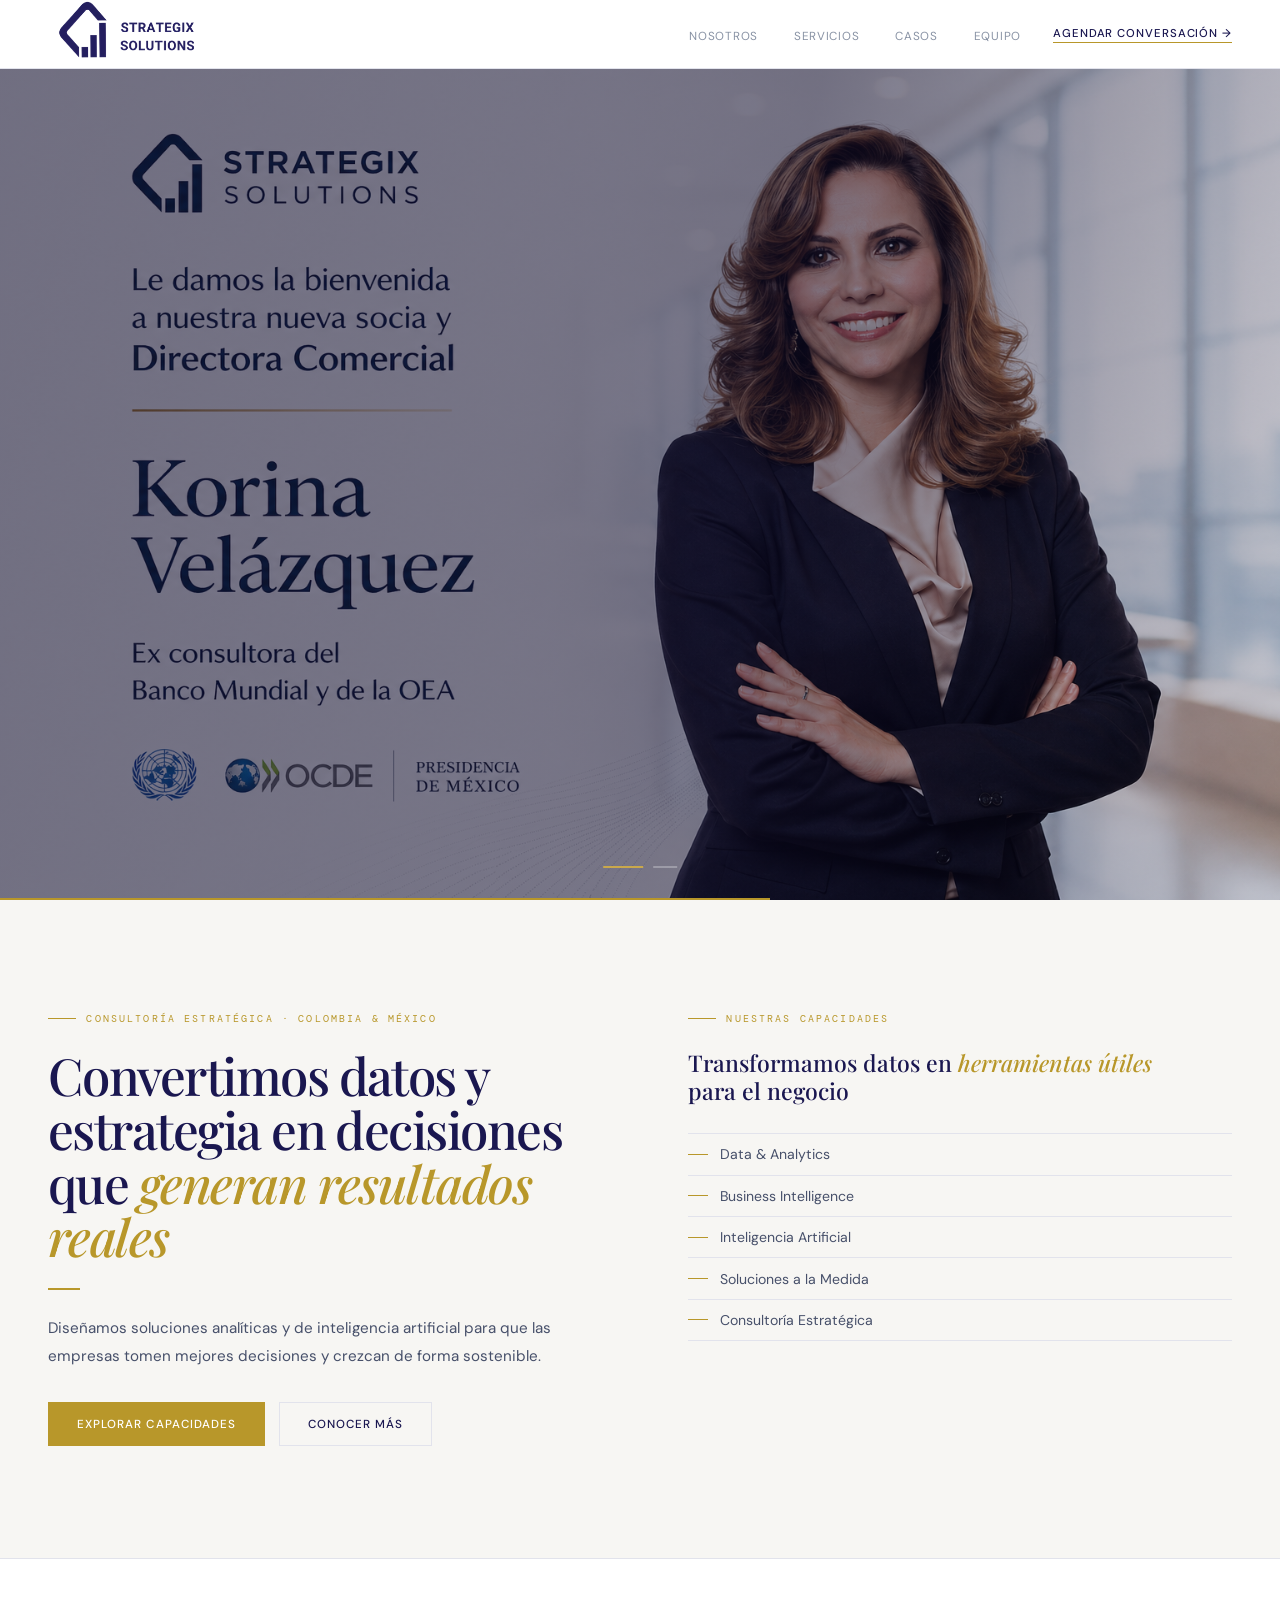
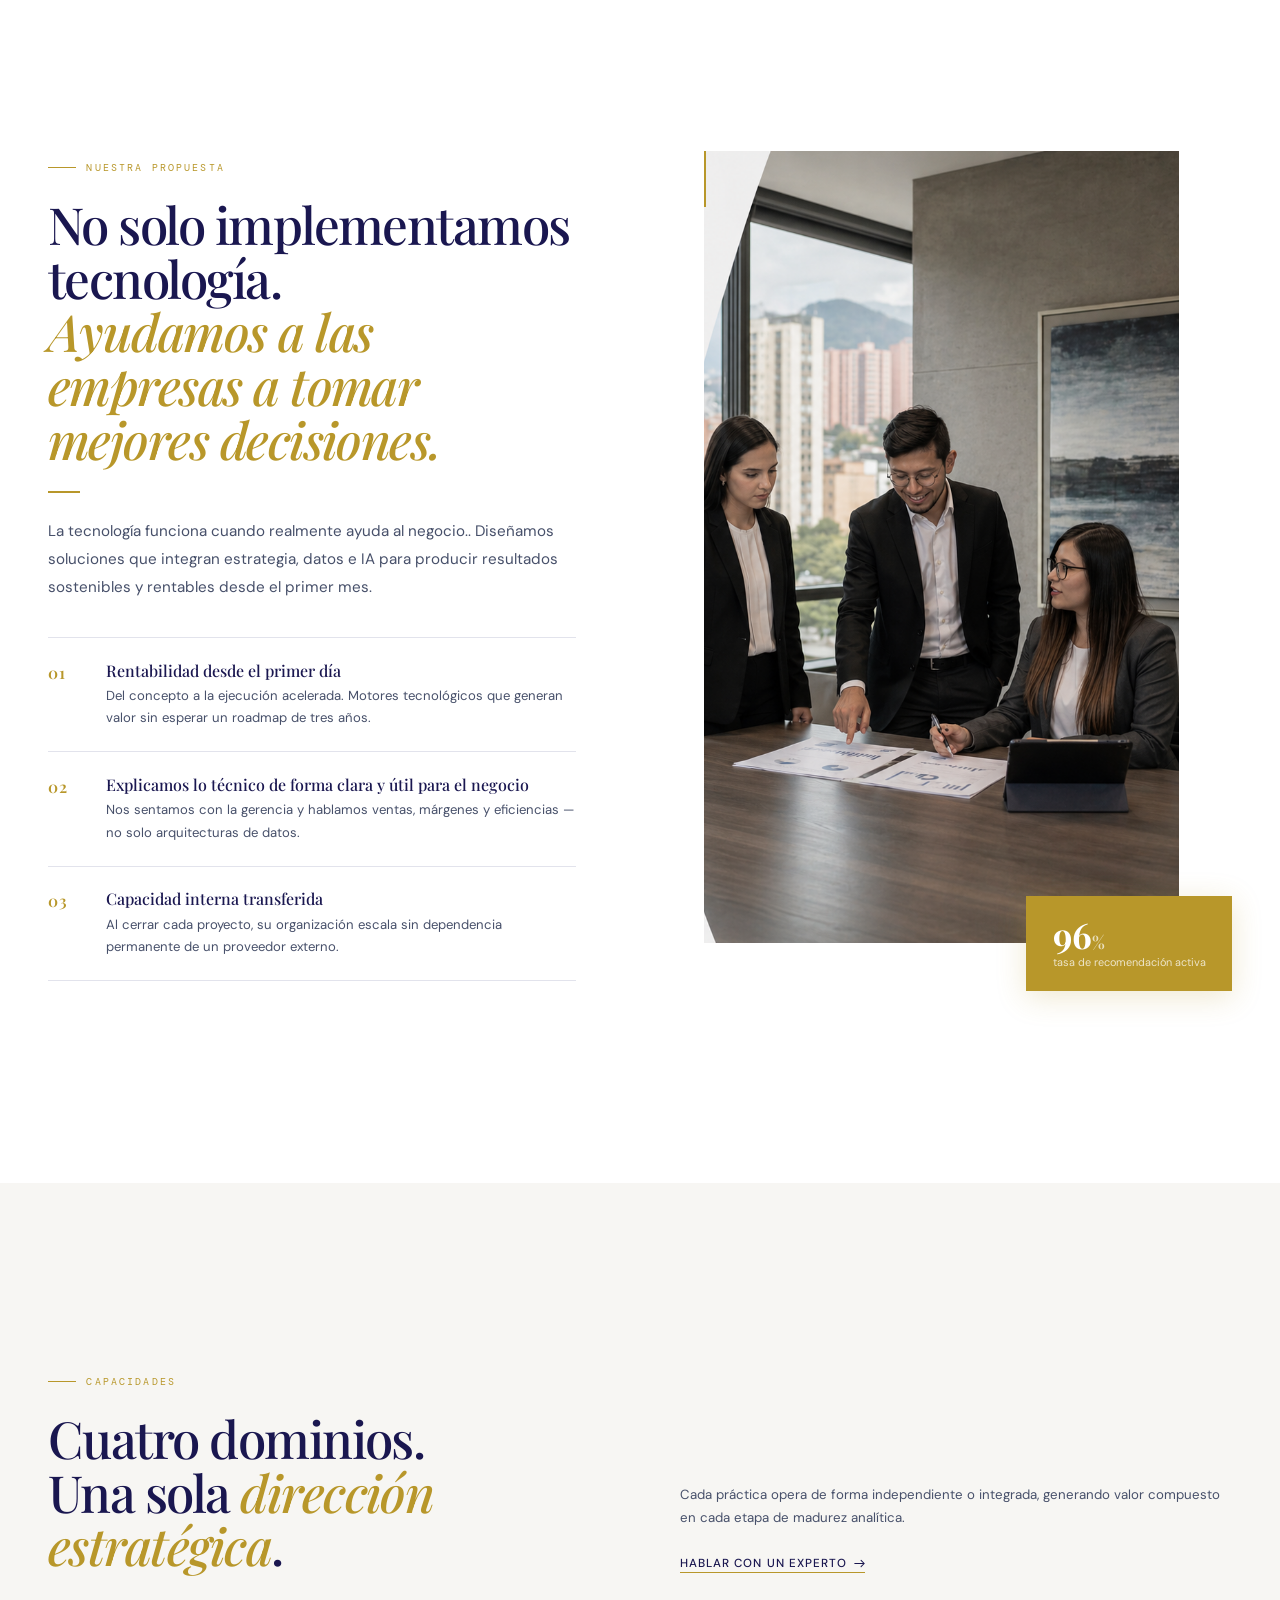
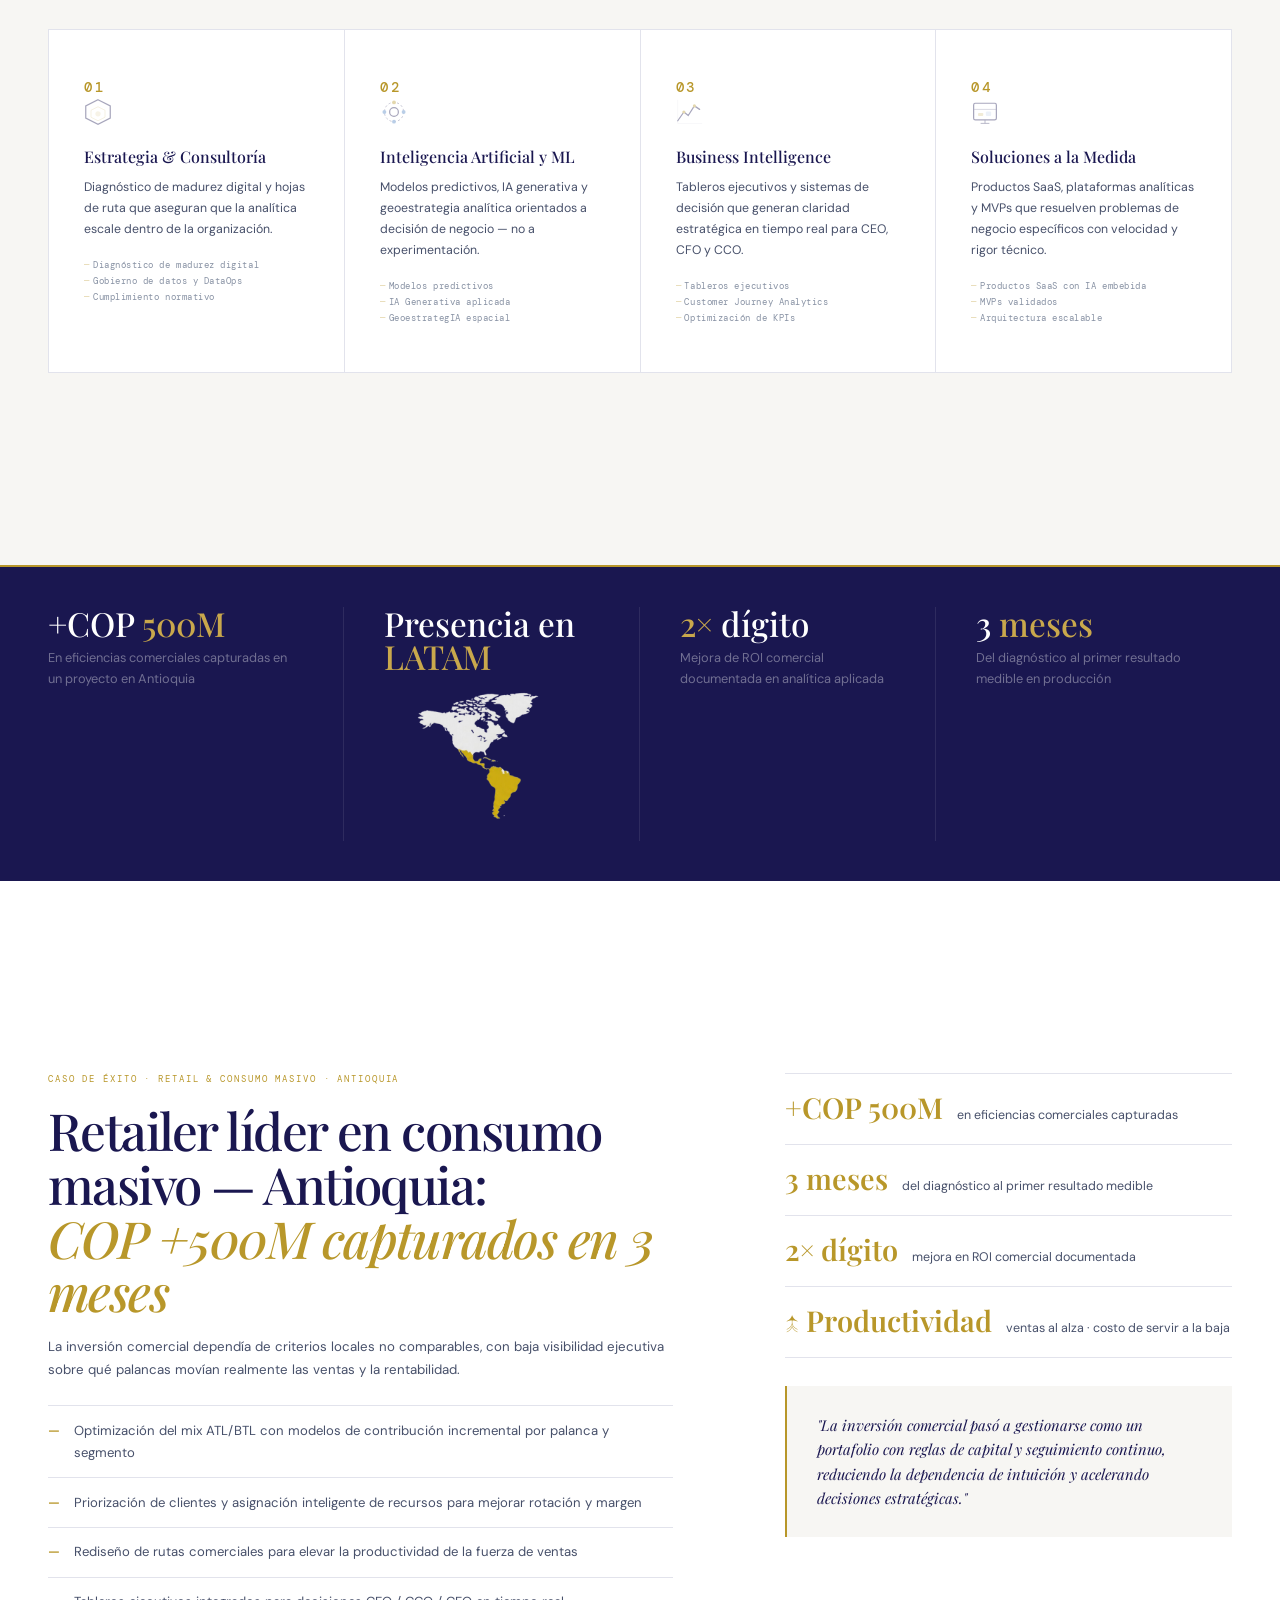
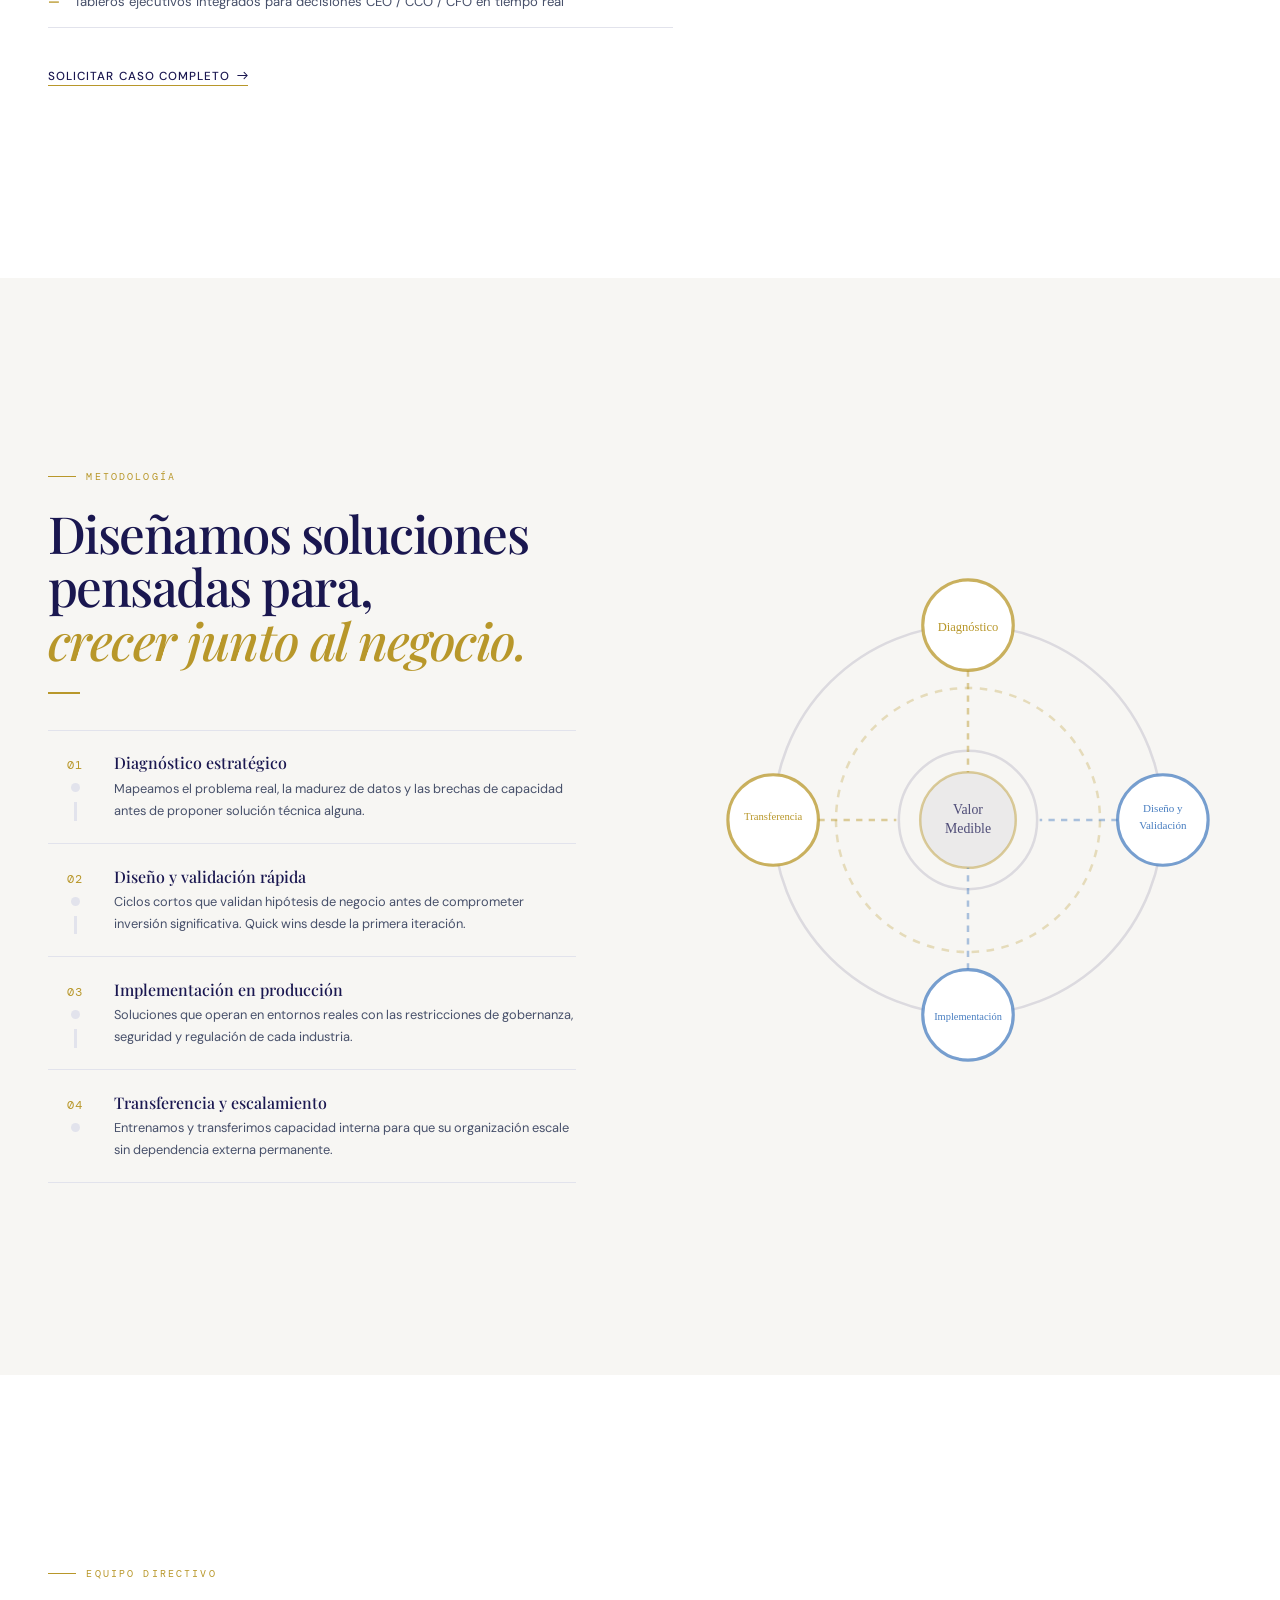
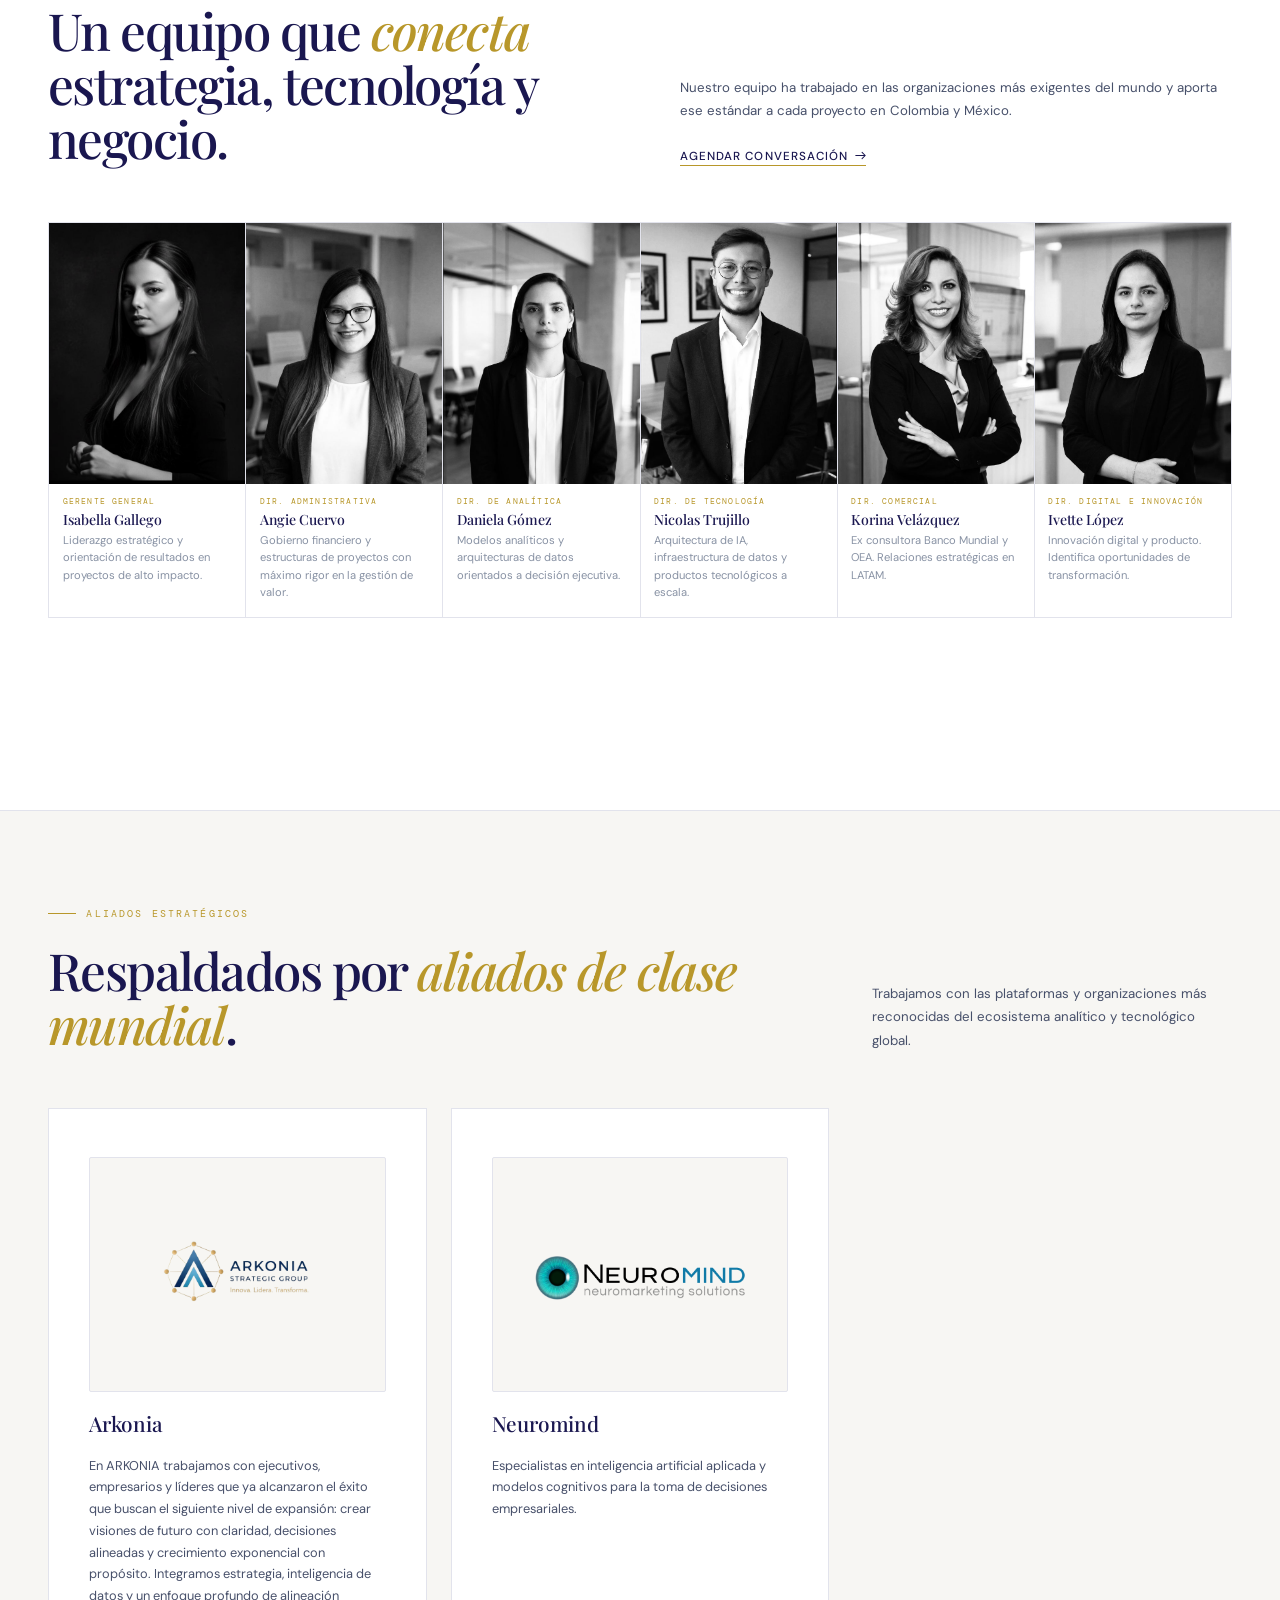
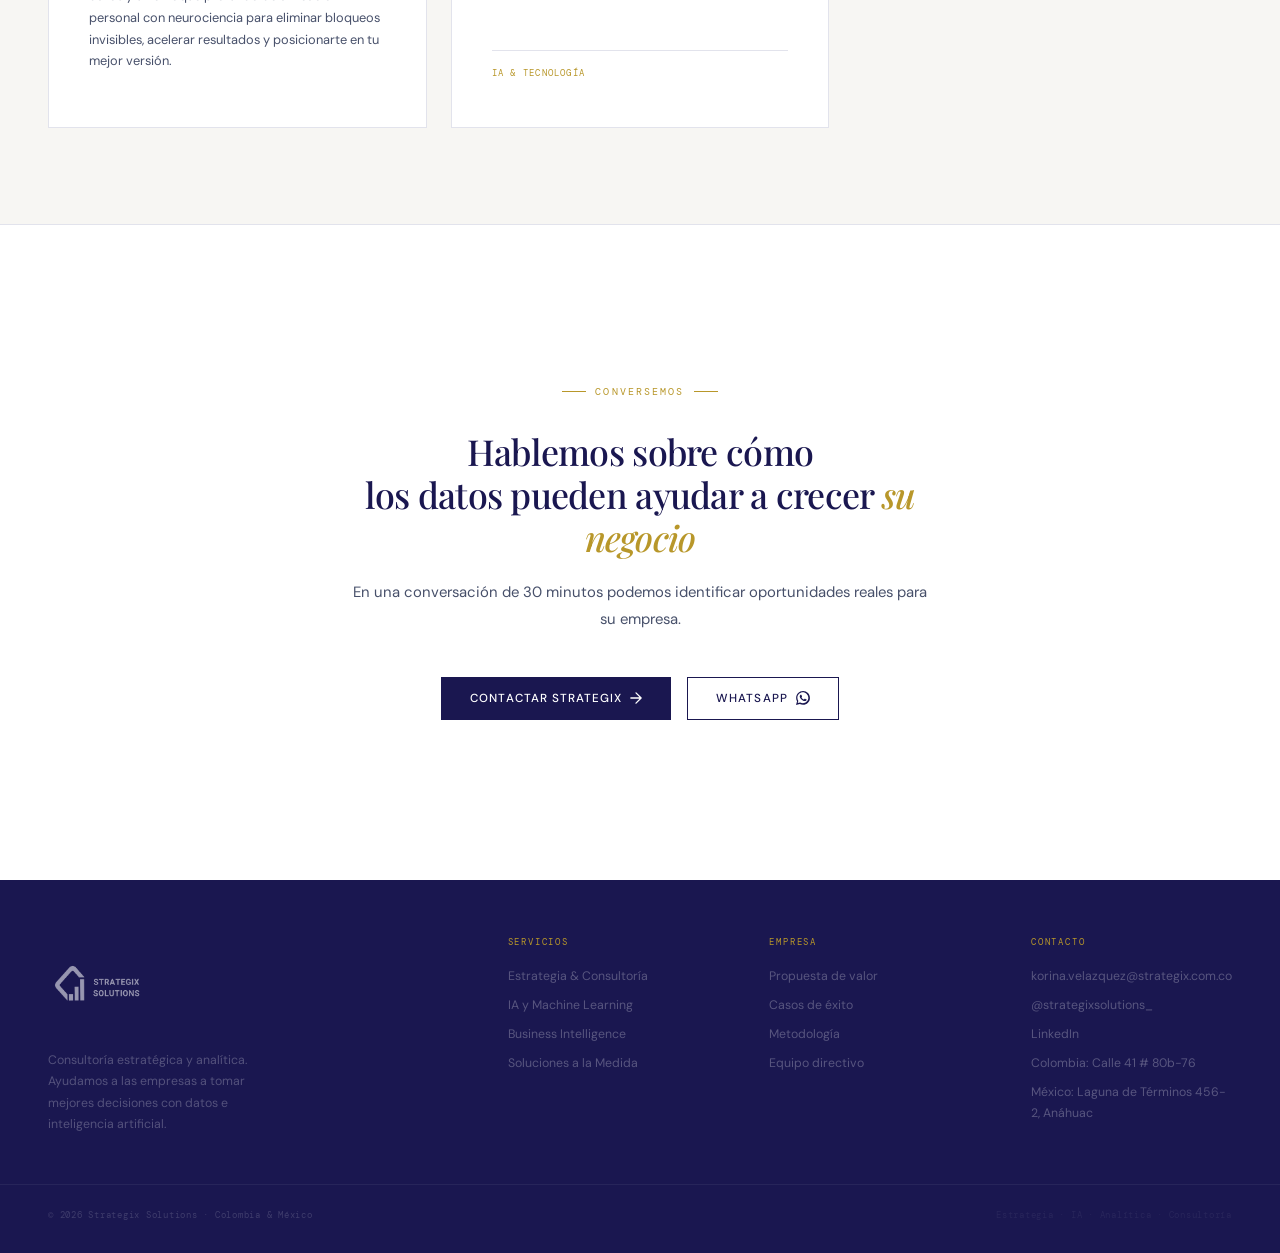
==== commit 2e56804e: "s s" ====
--- a/index.html
+++ b/index.html
@@ -1,410 +1,607 @@
 <!DOCTYPE html>
 <html lang="es">
-    <head>
-        <meta charset="UTF-8">
-        <meta name="viewport" content="width=device-width, initial-scale=1.0">
-        <title>Strategix Solutions - Claridad estratégica mediante datos</title>
-        <link rel="preconnect" href="https://fonts.googleapis.com">
-        <link rel="preconnect" href="https://fonts.gstatic.com" crossorigin>
-        <link rel="icon" href="images/LOGO/favicon.ico" type="image/x-icon">
-        <link href="https://fonts.googleapis.com/css2?family=Fraunces:opsz,wght@9..144,300;9..144,400;9..144,500;9..144,600&family=Inter:wght@400;500;600;700&family=Space+Mono:wght@400;700&display=swap" rel="stylesheet">
-
-        <link rel="stylesheet" href="styles.css">
-    </head>
-    <body>
-        <header id="siteHeader">
-            <div class="wrap">
-                <div class="logo-mark">
-                    <img src="images/LOGO/IMAGO AZUL SIN FONDO.png">
+  <head>
+    <meta charset="UTF-8">
+    <meta name="viewport" content="width=device-width, initial-scale=1.0">
+    <title>Strategix Solutions — Consultoría Estratégica y Analítica</title>
+    <link rel="preconnect" href="https://fonts.googleapis.com">
+    <link rel="icon" href="images/LOGO/favicon.ico" type="image/x-icon">
+    <link href="https://fonts.googleapis.com/css2?family=Playfair+Display:ital,wght@0,400;0,500;0,600;1,400;1,500&family=DM+Sans:opsz,wght@9..40,300;9..40,400;9..40,500&family=DM+Mono&display=swap" rel="stylesheet">
+    
+    <link rel="stylesheet" href="styles.css">
+  </head>
+  <body>
+      <!--HEADER-->
+      <header id="hdr">
+          <div class="hdr-inner">
+              <a href="#" class="hdr-logo"><img src="images/LOGO/IMAGO AZUL SIN FONDO.png" alt="Strategix Solutions" /></a>
+              <nav>
+                  <ul class="hdr-nav">
+                      <li><a href="#value">Nosotros</a></li>
+                      <li><a href="#services">Servicios</a></li>
+                      <li><a href="#caso">Casos</a></li>
+                      <li><a href="#team">Equipo</a></li>
+                     <!-- <li><a href="blog.html">Blog</a></li>-->
+                  </ul>
+              </nav>
+              <a href="#cta" class="hdr-cta">Agendar conversación →</a>
+          </div>        
+      </header>
+
+      <!--HERO CAROUSEL-->
+      <section id="hero" aria-label="Strategix Solutions">
+
+          <div class="slide slide-1 active" role="group" aria-label="Slide 1 de 2">
+              <div class="slide-bg"></div>
+              <div class="slide-overlay"></div>
+              <div class="slide-content w">
+                  <div class="slide-eyebrow">Consultoria estratégica · Colombia &amp; México</div>
+                  <h1 class="slide-title">
+                      Convertimos estrategia<br>en <em>resultados medibles</em>
+                  </h1>
+                  <p class="slide-sub">
+                      Diseñamos ecosistemas analíticos donde los datos impulsan decisiones y la inteligencia artificial genera rentabilidad sostenible.
+                  </p>
+                  <div class="slide-actions">
+                      <a href="#cta" class="btn btn-gold">Explorar capacidades</a>
+                      <a href="#value" class="btn btn-line-w">Conocer más</a>
+                  </div>
+              </div>            
+          </div>
+
+          <div class="slide slide-2" role="group" aria-label="Slide 2 de 2">
+              <div class="slide-bg"></div>
+              <div class="slide-overlay"></div>
+              <div class="slide-content w">
+              <div class="slide-eyebrow">Nuestras capacidades</div>
+              <h2 class="slide-title">
+                  Convertimos <em>datos en soluciones</em><br>y decisiones en resultados reales
+              </h2>
+              <div class="slide-services">
+                  <div class="svc-line">Data &amp; Analytics</div>
+                  <div class="svc-line">Business Intelligence</div>
+                  <div class="svc-line">Inteligencia Artificial</div>
+                  <div class="svc-line">Soluciones a la Medida</div>
+                  <div class="svc-line">Consultoría Estratégica</div>
+              </div>
+              <div class="slide-actions">
+                  <a href="#services" class="btn btn-gold">Explorar capacidades</a>
+              </div>
+              </div>
+          </div>
+
+          <div class="carousel-dots" role="tablist" aria-label="Navegación del carrusel">
+              <button class="dot active" role="tab" aria-selected="true"  aria-label="Slide 1" data-idx="0"></button>
+              <button class="dot"        role="tab" aria-selected="false" aria-label="Slide 2" data-idx="1"></button>
+          </div>
+          <div class="carousel-progress" id="cProgress"></div>
+      </section>      
+
+      <!--INTRO — texto del carrusel visible como sección estática-->
+      <section id="intro">
+          <div class="w">
+              <div class="intro-grid">
+
+                  <!-- Columna izquierda: mensaje principal -->
+                  <div class="rv">
+                      <div class="eyebrow">Consultoría estratégica · Colombia &amp; México</div>
+                      <h2 class="h2">
+                          Convertimos datos y estrategia en decisiones<br> que <em>generan resultados reales</em>
+                      </h2>
+                      <div class="rule"></div>
+                      <p class="body-md">
+                          Diseñamos soluciones analíticas y de inteligencia artificial para que las empresas tomen mejores decisiones y crezcan de forma sostenible.
+                      </p>
+                      <div class="intro-actions">
+                          <a href="#value" class="btn btn-gold">Explorar capacidades</a>
+                          <a href="#cta" class="btn btn-line">Conocer más</a>
+                      </div>
+                  </div>
+
+                  <!-- Columna derecha: capacidades -->
+                  <div class="rv d2">
+                      <div class="eyebrow">Nuestras capacidades</div>
+                      <h3 class="intro-h3">
+                          Transformamos datos en<em> herramientas útiles</em><br> para el negocio
+                      </h3>
+                      <div class="intro-svc-list">
+                          <div class="intro-svc-line">Data &amp; Analytics</div>
+                          <div class="intro-svc-line">Business Intelligence</div>
+                          <div class="intro-svc-line">Inteligencia Artificial</div>
+                          <div class="intro-svc-line">Soluciones a la Medida</div>
+                          <div class="intro-svc-line">Consultoría Estratégica</div>
+                      </div>
+                  </div>
+
+              </div>
+          </div>
+      </section>
+
+      <!--VALUE PROPOSITION-->
+      <section id="value">
+          <div class="w">
+              <div class="value-grid">
+              <div class="rv">
+                  <div class="eyebrow">Nuestra propuesta</div>
+                  <h2 class="h2">
+                  No solo implementamos tecnología.<br>
+                  <em>Ayudamos a las empresas a tomar mejores decisiones.</em>
+                  </h2>
+                  <div class="rule"></div>
+                  <p class="body-md">La tecnología funciona cuando realmente ayuda al negocio.. Diseñamos soluciones que integran estrategia, datos e IA para producir resultados sostenibles y rentables desde el primer mes.</p>
+                  <div class="pillars">
+                  <div class="pillar">
+                      <span class="p-n">01</span>
+                      <div>
+                      <div class="p-t">Rentabilidad desde el primer día</div>
+                      <div class="p-b">Del concepto a la ejecución acelerada. Motores tecnológicos que generan valor sin esperar un roadmap de tres años.</div>
+                      </div>
+                  </div>
+                  <div class="pillar">
+                      <span class="p-n">02</span>
+                      <div>
+                      <div class="p-t">Explicamos lo técnico de forma clara y útil para el negocio</div>
+                      <div class="p-b">Nos sentamos con la gerencia y hablamos ventas, márgenes y eficiencias — no solo arquitecturas de datos.</div>
+                      </div>
+                  </div>
+                  <div class="pillar">
+                      <span class="p-n">03</span>
+                      <div>
+                      <div class="p-t">Capacidad interna transferida</div>
+                      <div class="p-b">Al cerrar cada proyecto, su organización escala sin dependencia permanente de un proveedor externo.</div>
+                      </div>
+                  </div>
+                  </div>
+              </div>
+              <div class="val-img-col rv d2">
+                  <div class="val-accent"></div>
+                  <img class="val-photo" src="images/REDES SOCIALES/servicios_1.png">
+                  <div class="val-badge">
+                  <div class="vb-n">96<span style="font-size:1.1rem;opacity:.7">%</span></div>
+                  <div class="vb-l">tasa de recomendación activa</div>
+                  </div>
+              </div>
+              </div>
+          </div>
+      </section>
+
+      <!--SERVICES-->
+      <section id="services">
+          <div class="w">
+              <div class="svc-hd rv">
+              <div>
+                  <div class="eyebrow">Capacidades</div>
+                  <h2 class="h2">Cuatro dominios.<br>Una sola <em>dirección estratégica</em>.</h2>
+              </div>
+              <div>
+                  <p class="body-sm" style="margin-bottom:1.35rem">Cada práctica opera de forma independiente o integrada, generando valor compuesto en cada etapa de madurez analítica.</p>
+                  <a href="#cta" class="link-arrow">Hablar con un experto <svg width="11" height="9" viewBox="0 0 14 10" fill="none"><path d="M1 5H13M9 1L13 5L9 9" stroke="currentColor" stroke-width="1.3" stroke-linecap="round" stroke-linejoin="round"/></svg></a>
+              </div>
+              </div>
+              <div class="svc-grid rv">
+              <div class="sc">
+                  <div class="sc-n">01</div>
+                  <svg class="sc-icon" viewBox="0 0 32 32" fill="none"><polygon points="16,2 30,9 30,23 16,30 2,23 2,9" stroke="#1A1750" stroke-width="1.4" fill="none"/><polygon points="16,10 24,14 24,22 16,26 8,22 8,14" stroke="#B8972A" stroke-width=".7" fill="none" opacity=".55"/><circle cx="16" cy="18" r="3" fill="#B8972A" opacity=".3"/></svg>
+                  <div class="sc-t">Estrategia &amp; Consultoría</div>
+                  <p class="sc-b">Diagnóstico de madurez digital y hojas de ruta que aseguran que la analítica escale dentro de la organización.</p>
+                  <div class="sc-tags"><span class="sc-tag">Diagnóstico de madurez digital</span><span class="sc-tag">Gobierno de datos y DataOps</span><span class="sc-tag">Cumplimiento normativo</span></div>
+              </div>
+              <div class="sc">
+                  <div class="sc-n">02</div>
+                  <svg class="sc-icon" viewBox="0 0 32 32" fill="none"><circle cx="16" cy="16" r="5" stroke="#1A1750" stroke-width="1.4"/><circle cx="16" cy="16" r="11" stroke="#1A1750" stroke-width=".7" stroke-dasharray="2.5,2.5"/><circle cx="16" cy="5" r="2.2" fill="#B8972A"/><circle cx="27" cy="16" r="2.2" fill="#4A7FC1"/><circle cx="16" cy="27" r="2.2" fill="#4A7FC1"/><circle cx="5" cy="16" r="2.2" fill="#4A7FC1"/></svg>
+                  <div class="sc-t">Inteligencia Artificial y ML</div>
+                  <p class="sc-b">Modelos predictivos, IA generativa y geoestrategia analítica orientados a decisión de negocio — no a experimentación.</p>
+                  <div class="sc-tags"><span class="sc-tag">Modelos predictivos</span><span class="sc-tag">IA Generativa aplicada</span><span class="sc-tag">GeoestrategIA espacial</span></div>
+              </div>
+              <div class="sc">
+                  <div class="sc-n">03</div>
+                  <svg class="sc-icon" viewBox="0 0 32 32" fill="none"><polyline points="2,26 9,16 14,20 21,9 27,13" stroke="#1A1750" stroke-width="1.4" fill="none" stroke-linecap="round" stroke-linejoin="round"/><circle cx="9" cy="16" r="1.8" fill="#B8972A"/><circle cx="21" cy="9" r="1.8" fill="#B8972A"/><line x1="2" y1="29" x2="30" y2="29" stroke="#1A1750" stroke-width=".5" opacity=".2"/><line x1="2" y1="2" x2="2" y2="29" stroke="#1A1750" stroke-width=".5" opacity=".2"/></svg>
+                  <div class="sc-t">Business Intelligence</div>
+                  <p class="sc-b">Tableros ejecutivos y sistemas de decisión que generan claridad estratégica en tiempo real para CEO, CFO y CCO.</p>
+                  <div class="sc-tags"><span class="sc-tag">Tableros ejecutivos</span><span class="sc-tag">Customer Journey Analytics</span><span class="sc-tag">Optimización de KPIs</span></div>
+              </div>
+              <div class="sc">
+                  <div class="sc-n">04</div>
+                  <svg class="sc-icon" viewBox="0 0 32 32" fill="none"><rect x="3" y="6" width="26" height="19" rx="2" stroke="#1A1750" stroke-width="1.4"/><line x1="3" y1="13" x2="29" y2="13" stroke="#1A1750" stroke-width=".5"/><rect x="8" y="17" width="6" height="3.5" rx="1" fill="#B8972A" opacity=".5"/><rect x="17" y="15.5" width="6" height="5" rx="1" fill="#4A7FC1" opacity=".28"/><line x1="16" y1="25" x2="16" y2="29" stroke="#1A1750" stroke-width=".9"/><line x1="11" y1="29" x2="21" y2="29" stroke="#1A1750" stroke-width=".9"/></svg>
+                  <div class="sc-t">Soluciones a la Medida</div>
+                  <p class="sc-b">Productos SaaS, plataformas analíticas y MVPs que resuelven problemas de negocio específicos con velocidad y rigor técnico.</p>
+                  <div class="sc-tags"><span class="sc-tag">Productos SaaS con IA embebida</span><span class="sc-tag">MVPs validados</span><span class="sc-tag">Arquitectura escalable</span></div>
+              </div>
+              </div>
+          </div>
+      </section>
+
+      <!--METRICS-->
+      <section id="metrics">
+          <div class="w">
+              <div class="met-grid">
+              <div class="met-item rv">
+                  <div class="met-n">+COP <em>500M</em></div>
+                  <div class="met-l">En eficiencias comerciales capturadas en un proyecto en Antioquia</div>
+              </div>
+              <div class="met-item rv d1">
+                <div class="met-n">Presencia en <em> LATAM</em></div> 
+                <!--<div class="met-l">Colombia y México — mercados dinámicos de Latinoamérica</div>-->
+                <img src="images/Otros/Mapa.png" alt="Mapa Colombia y México" class="met-img">
+
+              </div>
+              <div class="met-item rv d2">
+                  <div class="met-n"><em>2×</em> dígito</div>
+                  <div class="met-l">Mejora de ROI comercial documentada en analítica aplicada</div>
+              </div>
+              <div class="met-item rv d3">
+                  <div class="met-n">3 <em>meses</em></div>
+                  <div class="met-l">Del diagnóstico al primer resultado medible en producción</div>
+              </div>
+              </div>
+          </div>
+      </section>
+
+      <!--CASOS DE ÉXITO-->
+      <section id="caso">
+          <div class="w">
+              <div class="caso-grid">
+              <div class="rv">
+                  <div class="caso-tag">Caso de Éxito · Retail &amp; Consumo Masivo · Antioquia</div>
+                  <h2 class="h2" style="margin-bottom:1rem">Retailer líder en consumo masivo — Antioquia:<br><em>COP +500M capturados en 3 meses</em></h2>
+                  <p class="body-sm" style="margin-bottom:0">La inversión comercial dependía de criterios locales no comparables, con baja visibilidad ejecutiva sobre qué palancas movían realmente las ventas y la rentabilidad.</p>
+                  <div class="caso-list">
+                  <div class="cl">Optimización del mix ATL/BTL con modelos de contribución incremental por palanca y segmento</div>
+                  <div class="cl">Priorización de clientes y asignación inteligente de recursos para mejorar rotación y margen</div>
+                  <div class="cl">Rediseño de rutas comerciales para elevar la productividad de la fuerza de ventas</div>
+                  <div class="cl">Tableros ejecutivos integrados para decisiones CEO / CCO / CFO en tiempo real</div>
+                  </div>
+                  <a href="#cta" class="link-arrow">Solicitar caso completo <svg width="11" height="9" viewBox="0 0 14 10" fill="none"><path d="M1 5H13M9 1L13 5L9 9" stroke="currentColor" stroke-width="1.3" stroke-linecap="round" stroke-linejoin="round"/></svg></a>
+              </div>
+              <div class="caso-panel rv d2">
+                  <div>
+                  <div class="cm"><div class="cm-n">+COP 500M</div><div class="cm-l">en eficiencias comerciales capturadas</div></div>
+                  <div class="cm"><div class="cm-n">3 meses</div><div class="cm-l">del diagnóstico al primer resultado medible</div></div>
+                  <div class="cm"><div class="cm-n">2× dígito</div><div class="cm-l">mejora en ROI comercial documentada</div></div>
+                  <div class="cm"><div class="cm-n">↑ Productividad</div><div class="cm-l">ventas al alza · costo de servir a la baja</div></div>
+                  </div>
+                  <div class="caso-q">"La inversión comercial pasó a gestionarse como un portafolio con reglas de capital y seguimiento continuo, reduciendo la dependencia de intuición y acelerando decisiones estratégicas."</div>
+              </div>
+              </div>
+          </div>
+      </section>
+
+      <!--METHODOLOGY-->
+      <section id="method">
+        <div class="w">
+          <div class="meth-grid">
+            <div class="rv">
+              <div class="eyebrow">Metodología</div>
+              <h2 class="h2">Diseñamos soluciones pensadas para,<br>  <em>crecer junto al negocio.</em></h2>
+              <div class="rule"></div>
+              <div class="msteps">
+                <div class="mstep">
+                  <div class="ms-l">
+                    <div class="ms-n">01</div>
+                    <div class="ms-dot"></div>
+                    <div class="ms-line"></div>
+                  </div>
+                  <div>
+                    <div class="ms-t">Diagnóstico estratégico</div>
+                    <div class="ms-b">
+                      Mapeamos el problema real, la madurez de datos y las brechas de capacidad antes de proponer solución técnica alguna.
+                    </div>
+                  </div>
                 </div>
-
-                <nav>
-                    <a href="#servicios">Servicios</a>
-                    <a href="#sectores">Industrias</a>
-                    <a href="#casos">Casos</a>
-                    <a href="#insights">Insights</a>
-                    <a href="#equipo">Equipo</a>
-                </nav>
-
-                <div style="display: flex; gap: 12px;">
-                    <a href="https://wa.me/5215626000648" class="btn btn-ghost">Contacto</a>
-                    <a href="mailto:contacto@strategix.com.co" class="btn btn-primary">Agendar conversación</a>
+                <div class="mstep">
+                  <div class="ms-l">
+                    <div class="ms-n">02</div>
+                    <div class="ms-dot"></div>
+                    <div class="ms-line"></div>
+                  </div>
+                  <div>
+                    <div class="ms-t">Diseño y validación rápida</div>
+                    <div class="ms-b">
+                      Ciclos cortos que validan hipótesis de negocio antes de comprometer inversión significativa. Quick wins desde la primera iteración.
+                    </div>
+                  </div>
                 </div>
+                <div class="mstep">
+                  <div class="ms-l">
+                    <div class="ms-n">03</div>
+                    <div class="ms-dot"></div>
+                    <div class="ms-line"></div>
+                  </div>
+                  <div>
+                    <div class="ms-t">Implementación en producción</div>
+                    <div class="ms-b">
+                      Soluciones que operan en entornos reales con las restricciones de gobernanza, seguridad y regulación de cada industria.
+                    </div>
+                  </div>
+                </div>
+                <div class="mstep">
+                  <div class="ms-l">
+                    <div class="ms-n">04</div>
+                    <div class="ms-dot"></div>
+                  </div>
+                  <div>
+                    <div class="ms-t">Transferencia y escalamiento</div>
+                    <div class="ms-b">
+                      Entrenamos y transferimos capacidad interna para que su organización escale sin dependencia externa permanente.
+                    </div>
+                  </div>
+                </div>
+              </div>
             </div>
-        </header>
-
-        <!-- ================= BANNER: FOTO DE EQUIPO ================= -->
-        <section class="team-banner">
-            <img class="photo-layer" src="[data-uri]" alt="Equipo Strategix Solutions en sesión de trabajo">
-            <div class="photo-overlay"></div>
-            <div class="wrap">
-                <div class="team-banner-content">
-                    <h1 class="reveal in">Convertimos datos complejos y tecnología avanzada en decisiones estratégicas, rentabilidad medible y liderazgo de mercado.</h1>
-                    <div class="side reveal in">
-                        <p>Consultoría de transformación digital centrada en el negocio: diseñamos ecosistemas tecnológicos a la medida, porque la tecnología solo tiene valor si genera impacto.</p>
-                        <a href="#equipo" class="btn btn-primary">Conocer al equipo</a>
-                    </div>
+            <!-- DIAGRAMA -->
+            <div class="meth-diag rv d2">
+              <svg viewBox="0 0 420 420" xmlns="http://www.w3.org/2000/svg" style="width:100%;height:100%;position:absolute;inset:0">
+                <!-- Fondo -->
+                <!-- Círculos -->
+                <circle cx="210" cy="210" r="155" fill="none" stroke="rgba(26,23,80,.12)" stroke-width="2"/>
+                <circle cx="210" cy="210" r="105" fill="none" stroke="rgba(184,151,42,.28)" stroke-width="2" stroke-dasharray="6,6"/>
+                <circle cx="210" cy="210" r="55" fill="none" stroke="rgba(26,23,80,.12)" stroke-width="2"/>
+                <!-- Centro -->
+                <circle cx="210" cy="210" r="38" fill="rgba(26,23,80,.05)" stroke="rgba(184,151,42,.45)" stroke-width="2"/>
+                <text x="210" y="205" text-anchor="middle" font-family="Georgia, serif" font-size="11" fill="rgba(26,23,80,.75)">Valor</text>
+                <text x="210" y="220" text-anchor="middle" font-family="Georgia, serif" font-size="11" fill="rgba(26,23,80,.75)">Medible</text>
+                <!-- Diagnóstico -->
+                <circle cx="210" cy="55" r="36" fill="white" stroke="rgba(184,151,42,.75)" stroke-width="2.5"/>
+                <text x="210"y="60" text-anchor="middle" font-family="Georgia, serif" font-size="10" fill="#B8972A">Diagnóstico</text>
+                <line x1="210" y1="91" x2="210" y2="172" stroke="rgba(184,151,42,.45)" stroke-width="2" stroke-dasharray="5,5"/>
+                <!-- Diseño -->
+                <circle cx="365" cy="210" r="36" fill="white" stroke="rgba(74,127,193,.75)" stroke-width="2.5"/>
+                <text x="365" y="204" text-anchor="middle" font-family="Georgia, serif" font-size="8.8"  fill="#4A7FC1"> Diseño y</text>
+                <text x="365" y="217" text-anchor="middle" font-family="Georgia, serif" font-size="8.8" fill="#4A7FC1">Validación</text>
+                <line x1="329" y1="210" x2="267" y2="210" stroke="rgba(74,127,193,.45)" stroke-width="2" stroke-dasharray="5,5"/>
+                <!-- Implementación -->
+                <circle cx="210"cy="365" r="36" fill="white" stroke="rgba(74,127,193,.75)" stroke-width="2.5"/>
+                <text x="210" y="369" text-anchor="middle" font-family="Georgia, serif" font-size="8.3" fill="#4A7FC1">Implementación</text>
+                <line x1="210" y1="329" x2="210" y2="248" stroke="rgba(74,127,193,.45)" stroke-width="2" stroke-dasharray="5,5"/>
+                <!-- Transferencia -->
+                <circle cx="55" cy="210" r="36" fill="white" stroke="rgba(184,151,42,.75)" stroke-width="2.5"/>
+                <text x="55" y="210" text-anchor="middle" font-family="Georgia, serif" font-size="8.5" fill="#B8972A">Transferencia</text>
+                <line x1="91" y1="210" x2="153" y2="210" stroke="rgba(184,151,42,.45)" stroke-width="2" stroke-dasharray="5,5"/>
+              </svg>
+            </div>
+          </div>
+        </div>
+      </section>
+      
+      <!--TEAM-->
+      <section id="team">
+          <div class="w">
+              <div class="team-hd rv">
+              <div>
+                  <div class="eyebrow">Equipo directivo</div>
+                  <h2 class="h2">Un equipo que <em>conecta </em>estrategia, tecnología y negocio.</h2>
+              </div>
+              <div>
+                  <p class="body-sm" style="margin-bottom:1.35rem">Nuestro equipo ha trabajado en las organizaciones más exigentes del mundo y aporta ese estándar a cada proyecto en Colombia y México.</p>
+                  <a href="#cta" class="link-arrow">Agendar conversación <svg width="11" height="9" viewBox="0 0 14 10" fill="none"><path d="M1 5H13M9 1L13 5L9 9" stroke="currentColor" stroke-width="1.3" stroke-linecap="round" stroke-linejoin="round"/></svg></a>
+              </div>
+              </div>
+              <div class="team-grid">
+                  <div class="tc rv d1"><div class="tc-photo"><img src="images/FOTOS EQUIPO/Isabella.jpeg" alt="Isabella Gallego"></div><div class="tc-info"><div class="tc-role">Gerente General</div><div class="tc-name">Isabella Gallego</div><div class="tc-bio">Liderazgo estratégico y orientación de resultados en proyectos de alto impacto.</div></div></div>
+                  <div class="tc rv d2"><div class="tc-photo"><img src="images/FOTOS EQUIPO/Angie.jpeg" alt="Angie Cuervo"></div><div class="tc-info"><div class="tc-role">Dir. Administrativa</div><div class="tc-name">Angie Cuervo</div><div class="tc-bio">Gobierno financiero y estructuras de proyectos con máximo rigor en la gestión de valor.</div></div></div>
+                  <div class="tc rv d3"><div class="tc-photo"><img src="images/FOTOS EQUIPO/Daniela.jpeg" alt="Daniela Gomez"></div><div class="tc-info"><div class="tc-role">Dir. de Analítica</div><div class="tc-name">Daniela Gómez</div><div class="tc-bio">Modelos analíticos y arquitecturas de datos orientados a decisión ejecutiva.</div></div></div>
+                  <div class="tc rv d4"><div class="tc-photo"><img src="images/FOTOS EQUIPO/Nicolas.jpeg" alt="Nicolas Trujillo"></div><div class="tc-info"><div class="tc-role">Dir. de Tecnología</div><div class="tc-name">Nicolas Trujillo</div><div class="tc-bio">Arquitectura de IA, infraestructura de datos y productos tecnológicos a escala.</div></div></div>
+                  <div class="tc rv d5"><div class="tc-photo"><img src="images/FOTOS EQUIPO/Korina.jpeg" alt="Korina Velasquez"></div><div class="tc-info"><div class="tc-role">Dir. Comercial</div><div class="tc-name">Korina Velázquez</div><div class="tc-bio">Ex consultora Banco Mundial y OEA. Relaciones estratégicas en LATAM.</div></div></div>
+                  <div class="tc rv d6"><div class="tc-photo"><img src="images/FOTOS EQUIPO/Ivette.jpeg" alt="Ivette Lopez"></div><div class="tc-info"><div class="tc-role">Dir. Digital e Innovación</div><div class="tc-name">Ivette López</div><div class="tc-bio">Innovación digital y producto. Identifica oportunidades de transformación.</div></div></div>
+              </div>
+          </div>
+      </section>
+
+      <!--ALIADOS -->
+      <section id="aliados">
+          <div class="w">
+              <div class="aliados-hd rv">
+                  <div>
+                      <div class="eyebrow">Aliados estratégicos</div>
+                      <h2 class="h2">Respaldados por <em>aliados de clase mundial</em>.</h2>
+                  </div>
+                  <p class="body-sm" style="max-width:360px">Trabajamos con las plataformas y organizaciones más reconocidas del ecosistema analítico y tecnológico global.</p>
+              </div>
+              <div class="aliados-grid rv">
+
+                  <!-- ARKONIA -->
+                  <div class="aliado">
+                      <div class="aliado-icon">
+                          <img src="images/Otros/Arkonia.png" alt="Arkonia">
+                      </div>
+                      <div class="aliado-name">Arkonia</div>
+                      <div class="aliado-desc">En ARKONIA trabajamos con ejecutivos, empresarios y líderes que ya alcanzaron el éxito que buscan el siguiente nivel de 
+                        expansión: crear visiones de futuro con claridad, decisiones alineadas y crecimiento exponencial con propósito. 
+                        Integramos estrategia, inteligencia de datos y un enfoque profundo de alineación personal con neurociencia para eliminar bloqueos 
+                        invisibles, acelerar resultados y posicionarte en tu mejor versión.</div>
+                     <!-- <div class="aliado-tag">Data &amp; Arquitectura</div>-->
+                  </div>
+                  
+                  <!-- NEUROMIND -->
+                  <div class="aliado">
+                      <div class="aliado-icon">
+                          <img src="images/Otros/NEUROMIND.png" alt="Neuromind">
+                      </div>
+                      <div class="aliado-name">Neuromind</div>
+                      <div class="aliado-desc">Especialistas en inteligencia artificial aplicada y modelos cognitivos para la toma de decisiones empresariales.</div>
+                      <div class="aliado-tag">IA &amp; Tecnología</div>
+                  </div>
+                
+              </div>
+          </div>
+      </section>
+
+      <!--CTA FINAL-->
+      <section id="cta">
+          <div class="w">
+              <div class="cta-wrap rv">
+                <div class="cta-label">Conversemos</div>
+                <h2 class="cta-h">
+                  Hablemos sobre cómo <br>
+                  los datos pueden ayudar a crecer <em>su negocio</em>
+                </h2>
+                <p class="cta-body">
+                  En una conversación de 30 minutos podemos identificar oportunidades reales para su empresa.
+                </p>
+                <div class="cta-btn-wrap">
+                  <a href="mailto:contacto@strategix.com.co" class="btn btn-dark">
+                    Contactar Strategix
+                    <svg width="12" height="12" viewBox="0 0 14 14" fill="none">
+                      <path d="M1 7H13M7 1L13 7L7 13"
+                      stroke="currentColor"
+                      stroke-width="1.5"
+                      stroke-linecap="round"
+                      stroke-linejoin="round"/>
+                    </svg>
+                  </a>
+                  <a href="https://wa.me/5215626000648" target="_blank" class="btn btn-whatsapp">
+                    WhatsApp
+                    <svg width="14" height="14" viewBox="0 0 24 24" fill="currentColor">
+                      <path d="M20.52 3.48A11.8 11.8 0 0 0 12.04 0C5.52 0 .24 5.28.24 11.8c0 2.08.54 4.1 1.56 5.88L0 24l6.52-1.72a11.76 11.76 0 0 0 5.52 1.4h.04c6.52 0 11.8-5.28 11.8-11.8 0-3.16-1.24-6.12-3.36-8.4ZM12.08 21.2h-.04a9.4 9.4 0 0 1-4.8-1.32l-.36-.2-3.88 1 1.04-3.76-.24-.4a9.3 9.3 0 0 1-1.44-4.96c0-5.16 4.2-9.36 9.4-9.36 2.52 0 4.88.96 6.64 2.76a9.3 9.3 0 0 1 2.76 6.64c0 5.16-4.2 9.4-9.32 9.4Zm5.16-7.04c-.28-.16-1.64-.8-1.88-.88-.24-.08-.44-.12-.64.16-.2.28-.72.88-.88 1.04-.16.16-.32.2-.6.04-.28-.16-1.16-.44-2.2-1.4-.8-.72-1.36-1.64-1.52-1.92-.16-.28 0-.44.12-.6.12-.12.28-.32.4-.48.12-.16.16-.28.24-.48.08-.2.04-.36-.04-.52-.08-.16-.64-1.56-.88-2.12-.24-.6-.48-.52-.64-.52h-.56c-.2 0-.52.08-.8.36-.28.28-1.04 1-.96 2.44.08 1.44 1 2.84 1.16 3.04.16.2 2 3.08 4.88 4.2.68.28 1.24.44 1.68.56.72.2 1.36.16 1.88.08.56-.08 1.64-.68 1.88-1.32.24-.64.24-1.2.16-1.32-.08-.12-.24-.16-.52-.32Z"/>
+                    </svg>
+                  </a>
                 </div>
-            </div>
-            <div class="caption-tag">Equipo Strategix Solutions - Medellín / CDMX</div>
-        </section>
-
-        <!-- ================= NUESTRO DIFERENCIAL ================= -->
-        <section class="manifesto">
-            <div class="wrap">
-                <div class="eyebrow reveal">Nuestro diferencial</div>
-                <blockquote class="reveal" style="max-width: 820px;">
-                    No solo entregamos analítica. Nos sentamos con gerencia a <strong>traducirla en decisiones </strong> -
-                    hablando el idioma del negocio, no solo el de TI.
-                </blockquote>
-
-                <div class="services-grid reveal" style="margin-top: 64px;">
-                    <div class="service-card">
-                        <div>
-                            <div class="service-num">Enfoque</div>
-                            <h3>Directivo y Comercial</h3>
-                            <p>Nos sentamos con la gerencia para traducir la analitica en acciones concretas; hablamos el idiona del negocio (ventas, márgenes), no solo el de TI.</p>
-                        </div>
-                        <div class="service-arrow">→</div>
-                    </div>
-
-                    <div class="service-card">
-                        <div>
-                            <div class="service-num">Rentabilidad</div>
-                            <h3>Impulsada por IA</h3>
-                            <p>Pasamos del concepto a la ejecución de forma acelereada, instalando motores tecnológicos que generan valor desde el primer día.</p>
-                        </div>
-                        <div class="service-arrow">→</div>
-                    </div>
-
-                    <div class="service-card">
-                        <div>
-                            <div class="service-num">Ejecución</div>
-                            <h3>Agilidad e Impacto Temprano</h3>
-                            <p>Implementación iteractiva mediante metodologías ágiles enfocados en quick wins, reduciendo la fricción del cambio mientras construimos capacidades a largo plazo.</p>
-                        </div>
-                        <div class="service-arrow">→</div>
-                    </div>
-                </div>
-            </div>
-        </section>
-
-        <!-- ================= SERVICIOS ================= -->
-        <section id="servicios" class="alt">
-            <div class="wrap">
-                <div class="section-head">
-                    <h2 class="reveal">Ecosistema de soluciones</h2>
-                    <p class="sub reveal">Cuatro disciplinas integradas en un solo sistema: el de decisiones ejecutivas mejor informadas.</p>
-                </div>
-
-                <div class="services-grid cols-4 reveal">
-                    <div class="service-card">
-                        <div>
-                            <div class="service-num">01</div>
-                            <h3>Estrategia y Consultoría</h3>
-                            <p>Diagnostico de madurez, DataOps y Gobierno de Datos.</p>
-                        </div>
-                        <div class="service-arrow">→</div>
-                    </div>
-
-                    <div class="service-card">
-                        <div>
-                            <div class="service-num">02</div>
-                            <h3>Inteligencia Artificial y Machine Learning</h3>
-                            <p>Modelos predictivos, IA Generativa a medida y Geoestrategia.</p>
-                        </div>
-                        <div class="service-arrow">→</div>
-                    </div>
-
-                    <div class="service-card">
-                        <div>
-                            <div class="service-num">03</div>
-                            <h3>Business Intelligence</h3>
-                            <p>Automatización, Customer Journey Analytics y Optimización de KPIs.</p>
-                        </div>
-                        <div class="service-arrow">→</div>
-                    </div>
-
-                    <div class="service-card">
-                        <div>
-                            <div class="service-num">04</div>
-                            <h3>Soluciones Tecnológicas a la Medida</h3>
-                            <p>Desarrollo de Producto Digital, MVPs y Saas de impacto.</p>
-                        </div>
-                        <div class="service-arrow">→</div>
-                    </div>
-                </div>
-            </div>
-        </section>
-
-        <!-- ================= SECTORES ================= -->
-        <section id="sectores">
-            <div class="wrap">
-                <div class="section-head">
-                    <h2 class="reveal">Industrias donde generamos impacto</h2>
-                    <p class="sub reveal">Contexto sectorial profundo, no plantillas genéricas de analítica.</p>
-                </div>
-
-                <div class="chips reveal">
-                    <div class="chip">Retail</div>
-                    <div class="chip">Consumo Masivo</div>
-                    <div class="chip">Manufactura</div>
-                    <div class="chip">Logística</div>
-                    <div class="chip">Aduanas</div>
-                    <div class="chip">Sector Público</div>
-                    <div class="chip">Sector Financiero</div>
-                </div>
-            </div>
-        </section>
-
-        <!-- ================= PRESENCIA REGIONAL ================= -->
-        <section class="presence">
-            <div class="wrap">
-                <div class="reveal">
-                    <div class="eyebrow" style="color: rgba(255, 255, 255, 0,5);">Presencia regional</div>
-                    <h2>Con presencia en Colombia y México, impulsamos decisiones que convierten datos en <strong>rentabilidad</strong> en los mercardos más dinámicos de Latinoamerica.</h2>
-                </div>
-
-                <div class="presence-locations reveal">
-                    <div class="presence-loc">
-                        <div class="presence-dot"></div>
-                        <div>
-                            <h4>Medellín, Colombia</h4>
-                            <p>Oficina central - operación Andina</p>
-                        </div>
-                    </div>
-
-                    <div class="presence-loc">
-                        <div class="presence-dot"></div>
-                        <div>
-                            <h4>Ciudad de México, México</h4>
-                            <p>Operación - mercado mexicano</p>
-                        </div>
-                    </div>
-                </div>
-            </div>
-        </section>
-
-        <!-- ================= METODOLOGIA ================= -->
-        <section class="alt">
-            <div class="wrap">
-                <div class="section-head">
-                    <h2 class="reveal">Una metodología, cuatro etapas</h2>
-                    <p class="sub reveal">El mismo proceso, adaptando a cada industria y a cada nivel de madurez analítica.</p>
-                </div>
-
-                <div class="method-list reveal">
-                    <div class="method-row">
-                        <div class="m-num">01</div>
-                        <h4>Diagnóstico</h4>
-                        <p>Evaluemos madurez de datos, procesos y cultura organizacional para identificar dónde está el mayor punto de apalancamiento.</p>
-                    </div>
-
-                    <div class="method-row">
-                        <div class="m-num">02</div>
-                        <h4>Diseño estratégico</h4>
-                        <p>Construimos la hoja de ruta priorizada: qué se resuelve primero, con qué recurso y con qué impacto esperado.</p>
-                    </div>
-
-                    <div class="method-row">
-                        <div class="m-num">03</div>
-                        <h4>Implementación</h4>
-                        <p>Ejecutamos junto al equipo del cliente, con entregables medibles en ciclos cortos y gobernanza clara.</p>
-                    </div>
-
-                    <div class="method-row">
-                        <div class="m-num">04</div>
-                        <h4>Adopción y escala</h4>
-                        <p>Transferimos capacidad al equipo interno para sostener y escalar la transformación sin depender de nosotros.</p>
-                    </div>
-                </div>
-            </div>
-        </section>
-
-        <!-- ================= CASOS ================= -->
-        <section id="casos">
-            <div class="wrap">
-                <div class="section-head">
-                    <h2 class="reveal">Casos de impacto</h2>
-                    <p class="sub reveal">Resultados medible, en contexto, con el cliente como protagonista.</p>
-                </div>
-
-                <div class="featured-case reveal">
-                    <div class="fc-main">
-                        <div class="fc-tag">Casos de éxito · Retail &amp; Consumo Masivo - Colombia</div>
-                        <h3>Retailer líder en consumo masivo, Antioquia</h3>
-                        <div class="fc-stat">
-                            <div class="fig">+COP 500M</div>
-                            <div class="fig-label">Capturados en eficiencias comerciales en 3 meses</div>
-                        </div>
-                        <p class="fc-desc">Al convertir inversión ATL/BTL y ejecución en tienda en decisiones guidas por datos.</p>
-                    </div>
-
-                    <div class="fc-divider"></div>
-
-                    <div class="fc-side">
-                        <h5>Impacto</h5>
-                        <ul>
-                            <li>Mejora de ROI comercial a doble dígito.</li>
-                            <li>Productividad de ventas al alza.</li>
-                            <li>Costo de servir a la baja en segmentos no prioritarios.</li>
-                        </ul>
-                    </div>
-                </div>
-            </div>
-        </section>
-
-        <!-- ================= INSIGHTS ================= -->
-        <section id="insights" class="alt">
-            <div class="wrap">
-                <div class="section-head">
-                    <h2 class="reveal">Insights</h2>
-                    <p class="sub reveal">Investigación y punto de vista propio sobre datos, IA y estrategia</p>
-                </div>
-
-                <div class="insights reveal">
-                    <div class="insight-card">
-                        <a href="El_fin_de_la_agilidad_Por_qué Scrum_ya_no_es_suficiente_en_la_era_de_la_IA.html">
-                            <div class="insight-thumb"><img src="images/POST/Fin_Agilidad.png"><</div>
-                            <div class="insight-cat">Inteligencia Artificial</div>
-                            <h4>¿El fin de la agilidad? Por qué Scrum ya no es suficiente en la era de la IA</h4>
-                            <p>La verdadera agilidad en la era de la IA nace cuando velocidad, estrategia y gobernanza avanzan juntas.</p>
-                        </a>
-                    </div>
-
-
-                    <div class="insight-card">
-                        <a href="La_Falacia_del_Big_Bang_y_el_Agotamiento_Neuronal_Corporativo.html">
-                            <div class="insight-thumb"><img src="images/POST/Agotamiento_Neuronal_Ivette.png"></div>
-                            <div class="insight-cat">Data Governance</div>
-                            <h4>La Falacia del "Big Bang" y el Agotamiento Neuronal Corporativo.</h4>
-                            <p>La verdadera transformación ocurre cuando estrategia, personas y tecnología evolucionan al mismo ritmo.</p>
-                        </a>
-                    </div>
-
-                    <!--<div class="insight-card">
-                        <a href="#">
-                            <div class="insight-thumb"></div>
-                            <div class="insight-cat">Business Intelligence</div>
-                            <h4>El tablero perfecto no existe: existe la pregunta correcta</h4>
-                            <p>Cómo diseñar analítica que un comité ejecutivo realmente use para decidir.</p>
-                        </a>Data Governance
-                    </div>-->
-                </div>
-            </div>
-        </section>
-
-        <!-- ================= CREDENCIAL ================= -->
-        <section class="credential-strip" style="padding: 0;">
-            <div class="wrap reveal">
-                <div class="credential-mark">&rdquo;</div>
-                <p>Nuestro equipo ha trabajado en organizaciones de alto nivel como la firma global de consultoría <strong>McKinsey &amp; Company</strong>, el origanismo internacional <strong>Organización de los Estados Americanos (OEA)</strong> y la entidad pública especializada en comercio exterior <strong>Agencia Nacional de Aduanas de México (ANAM)</strong>.</p>
-            </div>
-        </section>
-        
-        <!-- ================= EQUIPO DIRECTIVO ================= -->
-        <section id="equipo" class="alt">
-            <div class="wrap">
-                <div class="section-head">
-                    <h2 class="reveal">Equipo Directivo</h2>
-                    <p class="sub reveal">Consultores y especialistas liderando cada frente de la firma, desde Medellín y Ciudad de México.</p>
-                </div>
-
-                <div class="team-grid reveal">
-                    <div class="team-member">
-                        <div class="team-photo"><img src="images/FOTOS EQUIPO/Isabella.jpeg"></div>
-                        <h4>Isabella Gallego</h4><p>Gerente General</p>
-                    </div>
-
-                    <div class="team-member">
-                        <div class="team-photo"><img src="images/FOTOS EQUIPO/Angie.jpeg"></div>
-                        <h4>Angie Cuervo</h4><p>Directora Administrativa y Financiera</p>
-                    </div>
-
-                    <div class="team-member">
-                        <div class="team-photo"><img src="images/FOTOS EQUIPO/Daniela.jpeg"></div>
-                        <h4>Daniela Gómez</h4><p>Directora de Analítica</p>
-                    </div>
-
-                    <div class="team-member">
-                        <div class="team-photo"><img src="images/FOTOS EQUIPO/Nicolas.jpeg"></div>
-                        <h4>Nicolas Trujillo</h4><p>Director de Técnología</p>
-                    </div>
-
-                    <div class="team-member">
-                        <div class="team-photo"><img src="images/FOTOS EQUIPO/Korina.jpeg"></div>
-                        <h4>Korina Velázquez</h4><p>Directora Comercial</p>
-                    </div>
-
-                    <div class="team-member">
-                        <div class="team-photo"><img src="images/FOTOS EQUIPO/Ivette.jpeg"></div>
-                        <h4>Ivette López</h4><p>Directora Digital e Innovación</p>
-                    </div>
-                </div>
-            </div>
-        </section>
-
-        <!-- ================= CTA FINAL ================= -->
-        <section class="cta-final">
-            <div class="wrap">
-                <div class="eyebrow">Agenda una conversación</div>
-                <h2 class="reveal">Su comité ejecutivo ya tiene los datos. Le falta la claridad.</h2>
-                <a href="https://wa.me/5215626000648" class="btn btn-primary">Hablar con Strategix</a>
-            </div>
-        </section>
-
-        <!-- ================= FOOTER ================= -->
-        <footer>
-            <div class="wrap">
-                <div class="footer-top">
-                    <div class="footer-brand">
-                        <img src="images/LOGO/IMAGO AZUL SIN FONDO.png">
-                        <p>Firma boutique de consultoría en Analítica, Inteligencia Artificial y Transformación Digital para líderes ejecutivos en Colombia y México.</p>                        
-                    </div>
-
-                    <div class="footer-col">
-                        <h5>Servicios</h5>
-                        <a href="#servicios">Data Strategy</a>
-                        <a href="#servicios">Business Intelligence</a>
-                        <a href="#servicios">Inteligencia Artificial</a>
-                        <a href="#servicios">Data Engineering</a>
-                    </div>
-
-                    <div class="footer-col">
-                        <h5>Firma</h5>
-                        <a href="#">Nosotros</a>
-                        <a href="#equipo">Equipo</a>
-                        <a href="#casos">Casos de éxito</a>
-                        <a href="#insights">Insights</a>
-                    </div>
-
-                    <div class="footer-col">
-                        <h5>Contacto</h5>
-                        <a href="mailto:contacto@strategix.com.co">contacto@strategix.com.co</a>
-                        <a href="https://www.instagram.com/strategixsolutions_?igsh=aDJwcG8yZ2FwNXR6">Instagram - @strategixsolutions_</a>
-                        <a href="http://linkedin.com/company/strategixsolutions">LinkedIn — Strategix Solutions</a>
-                    </div>
-                </div>
-
-                <div class="footer-bottom">
-                    <div class="footer-tagline">Estrategia | IA | Analítica | Consultoría.</div>
-                    <div class="footer-legal">
-                        <span>© 2026 Strategix Solutions. Todos los derechos reservados.</span>
-                        <a href="politica-tratamiento-datos.html">
-                            Política de Tratamiento de Datos Personales
-                        </a>
-                    </div>
-                </div>
-            </div>
-        </footer>
-
-        <script>
-            const header = document.getElementById('siteHeader');
-           
-            const io = new IntersectionObserver((entries) => {
-                entries.forEach(e => { if(e.isIntersecting){ e.target.classList.add('in'); io.unobserve(e.target); } });
-            }, {threshold:0.15});
-            document.querySelectorAll('.reveal').forEach(el => io.observe(el));
-        </script>
-    </body>
-</html>
+              </div>
+          </div>
+      </section>
+
+      <!--FOOTER-->
+      <footer>
+          <div class="footer-in">
+              <div>
+                  <div class="f-logo"><img src="images/LOGO/IMAGO AZUL SIN FONDO.png" alt="Strategix Solutions"></div>
+                  <p class="f-p">Consultoría estratégica y analítica. Ayudamos a las empresas a tomar mejores decisiones con datos e inteligencia artificial.</p>
+              </div>
+          <div>
+          <div class="f-t">Servicios</div>
+          <ul class="f-links">
+              <li><a href="#services">Estrategia &amp; Consultoría</a></li>
+              <li><a href="#services">IA y Machine Learning</a></li>
+              <li><a href="#services">Business Intelligence</a></li>
+              <li><a href="#services">Soluciones a la Medida</a></li>
+          </ul>
+          </div>
+          <div>
+          <div class="f-t">Empresa</div>
+          <ul class="f-links">
+              <li><a href="#value">Propuesta de valor</a></li>
+              <li><a href="#caso">Casos de éxito</a></li>
+              <li><a href="#method">Metodología</a></li>
+              <li><a href="#team">Equipo directivo</a></li>
+          </ul>
+          </div>
+          <div>
+          <div class="f-t">Contacto</div>
+          <ul class="f-links">
+              <li><a href="mailto:korina.velazquez@strategix.com.co">korina.velazquez@strategix.com.co</a></li>
+              <li><a href="https://www.instagram.com/strategixsolutions_?igsh=aDJwcG8yZ2FwNXR6">@strategixsolutions_</a></li>
+              <li><a href="http://linkedin.com/company/strategixsolutions">LinkedIn</a></li>
+              <li><a href="#">Colombia: Calle 41 # 80b-76</a></li>
+              <li><a href="#">México: Laguna de Términos 456-2, Anáhuac</a></li>
+          </ul>
+          </div>
+          </div>
+          <div class="footer-bot">
+              <span class="fc">© 2026 Strategix Solutions · Colombia &amp; México</span>
+              <span class="fc" style="opacity:.4">Estrategia · IA · Analítica · Consultoría</span>
+          </div>
+      </footer>
+
+      <!--JS-->
+      <script>
+          (function() {
+              // ── CAROUSEL ────────────────────────────────
+              const DURATION = 5000;
+              const slides   = document.querySelectorAll('.slide');
+              const dots     = document.querySelectorAll('.dot');
+              const progress = document.getElementById('cProgress');
+              let current    = 0;
+              let timer      = null;
+              let startTime  = null;
+              let raf        = null;
+
+              function showSlide(idx) {
+                  slides[current].classList.remove('active');
+                  dots[current].classList.remove('active');
+                  dots[current].setAttribute('aria-selected', 'false');
+                  current = idx;
+                  slides[current].classList.add('active');
+                  dots[current].classList.add('active');
+                  dots[current].setAttribute('aria-selected', 'true');
+                  progress.style.transition = 'none';
+                  progress.style.width = '0%';
+                  void progress.offsetWidth;
+                  startProgress();
+              }
+
+              function startProgress() {
+                  if (raf) cancelAnimationFrame(raf);
+                  startTime = performance.now();
+                  function step(now) {
+                      const elapsed = now - startTime;
+                      const pct     = Math.min(100, (elapsed / DURATION) * 100);
+                      progress.style.transition = 'none';
+                      progress.style.width = pct + '%';
+                      if (elapsed < DURATION) {
+                          raf = requestAnimationFrame(step);
+                      } else {
+                          next();
+                      }
+                  }
+                  raf = requestAnimationFrame(step);
+              }
+
+              function next() {
+                  showSlide((current + 1) % slides.length);
+              }
+
+              dots.forEach(function(dot) {
+                  dot.addEventListener('click', function() {
+                      if (raf) cancelAnimationFrame(raf);
+                      showSlide(parseInt(this.dataset.idx));
+                  });
+              });
+
+              const hero = document.getElementById('hero');
+              hero.addEventListener('mouseenter', function() { if (raf) cancelAnimationFrame(raf); });
+              hero.addEventListener('mouseleave', function() {
+                  startTime = performance.now() - (parseFloat(progress.style.width) / 100) * DURATION;
+                  function step(now) {
+                      const elapsed = now - startTime;
+                      const pct     = Math.min(100, (elapsed / DURATION) * 100);
+                      progress.style.width = pct + '%';
+                      if (elapsed < DURATION) { 
+                          raf = requestAnimationFrame(step); 
+                      } else { next(); }
+                  }
+                  raf = requestAnimationFrame(step);
+              });
+
+              startProgress();
+
+              // ── HEADER SHADOW ───────────────────────────
+              const hdr = document.getElementById('hdr');
+              window.addEventListener('scroll', function() {
+                  hdr.classList.toggle('sh', window.scrollY > 40);
+              }, {passive: true});
+
+              // ── REVEAL ──────────────────────────────────
+              const obs = new IntersectionObserver(function(entries) {
+                  entries.forEach(function(e) {
+                      if (e.isIntersecting) e.target.classList.add('on');
+                  });
+              }, {threshold: .1, rootMargin: '0px 0px -28px 0px'});
+              document.querySelectorAll('.rv').forEach(function(el) { obs.observe(el); });
+
+              // ── SMOOTH ANCHORS ───────────────────────────
+              document.querySelectorAll('a[href^="#"]:not([href="#"])').forEach(function(a) {
+                  a.addEventListener('click', function(e) {
+                      const t = document.querySelector(this.getAttribute('href'));
+                      if (t) {
+                          e.preventDefault();
+                          window.scrollTo({
+                              top: t.getBoundingClientRect().top + window.pageYOffset - 70,
+                              behavior: 'smooth'
+                          });
+                      }
+                  });
+              });
+          })();
+      </script>
+  </body>
+</html>
--- a/styles.css
+++ b/styles.css
@@ -0,0 +1,1326 @@
+/*TOKENS*/
+       :root {
+        --navy:  #1A1750;
+        --blue:  #2B2880;
+        --sky:   #4A7FC1;
+        --gold:  #B8972A;
+        --gold2: #C9A84C;
+        --white: #FFFFFF;
+        --f2:    #F7F6F3;
+        --f5:    #F2F1EE;
+        --g2:    #E2E3EC;
+        --g4:    #8892A4;
+        --g6:    #47506A;
+        --serif: "Playfair Display", Georgia, serif;
+        --sans:  "DM Sans", system-ui, sans-serif;
+        --mono:  "DM Mono", monospace;
+        --ease:  cubic-bezier(.16,1,.3,1);
+        --mw:    1360px;
+       }
+
+       *, *::before, *::after { box-sizing: border-box; margin: 0; padding: 0; }
+       html { font-size: 16px; scroll-behavior: smooth; }
+       body {
+        font-family: var(--sans);
+        color: var(--navy);
+        background: var(--white);
+        -webkit-font-smoothing: antialiased;
+        overflow-x: hidden;
+       }
+
+       img { display: block; max-width: 100%; }
+       a { text-decoration: none; color: inherit; }
+       .w { max-width: var(--mw); margin: 0 auto; padding: 0 3rem; }
+
+       /*TYPES*/
+       .eyebrow {
+        font-family: var(--mono);
+        font-size: .61rem;
+        letter-spacing: .22em;
+        text-transform: uppercase;
+        color: var(--gold);
+        display: flex;
+        align-items: center;
+        gap: .65rem;
+        margin-bottom: 1.5rem;
+       }
+
+       .eyebrow::before {
+        content: "";
+        width: 1.75rem; height: 1px;
+        background: var(--gold);
+        flex-shrink: 0;
+       }
+
+       .h2 {
+        font-family: var(--serif);
+        font-size: clamp(2.4rem, 4vw, 4.5rem);
+        font-weight: 500;
+        line-height: 1.05;
+        letter-spacing: -.03em;
+       }
+
+       .h2 em { font-style: italic; color: var(--gold); }
+       .body-md { font-size: .95rem; line-height: 1.85; color: var(--g6); }
+       .body-sm { font-size: .83rem; line-height: 1.75; color: var(--g6); }
+       .rule { width: 2rem; height: 2px; background: var(--gold); margin: 1.5rem 0; }
+
+       /*REVEAL*/
+       .rv {
+        opacity: 0;
+        transform: translateY(14px);
+        transition: opacity .55s var(--ease), transform .55s var(--ease);
+       }
+       
+       .rv.on { opacity: 1; transform: none; }
+       .d1 { transition-delay: .07s; } .d2 { transition-delay: .14s; }
+       .d3 { transition-delay: .21s; } .d4 { transition-delay: .28s; }
+       .d5 { transition-delay: .35s; } .d6 { transition-delay: .42s; }
+
+       /*BUTTONS*/
+       .btn {
+        display: inline-flex;
+        align-items: center;
+        gap: .5rem;
+        font-family: var(--sans);
+        font-size: .73rem;
+        font-weight: 500;
+        letter-spacing: .09em;
+        text-transform: uppercase;
+        padding: .8rem 1.75rem;
+        border: 1.5px solid;
+        cursor: pointer;
+        transition: all .2s;
+        white-space: nowrap;
+       }
+
+       .btn-dark  { background: var(--navy); color: var(--white); border-color: var(--navy); }
+       .btn-dark:hover  { background: var(--blue); border-color: var(--blue); }
+       .btn-gold  { background: var(--gold); color: var(--white); border-color: var(--gold); }
+       .btn-gold:hover  { background: var(--gold2); border-color: var(--gold2); }
+       .btn-line  { background: transparent; color: var(--navy); border-color: var(--g2); }
+       .btn-line:hover  { border-color: var(--navy); }
+       .btn-line-w { background: transparent; color: var(--white); border-color: rgba(255,255,255,.28); }
+       .btn-line-w:hover { border-color: rgba(255,255,255,.65); }
+
+       .link-arrow {
+        display: inline-flex;
+        align-items: center;
+        gap: .45rem;
+        font-size: .73rem;
+        font-weight: 500;
+        letter-spacing: .09em;
+        text-transform: uppercase;
+        color: var(--navy);
+        border-bottom: 1.5px solid var(--gold);
+        padding-bottom: 1px;
+        transition: gap .2s, color .2s;
+       }
+       
+       .link-arrow:hover { gap: .8rem; color: var(--gold); }
+
+       /*HEADER*/
+       #hdr {
+        position: fixed;
+        top: 0; left: 0; right: 0;
+        z-index: 400;
+        background: rgba(255,255,255,.97);
+        backdrop-filter: blur(12px);
+        -webkit-backdrop-filter: blur(12px);
+        border-bottom: 1px solid var(--g2);
+        transition: box-shadow .3s;
+       }
+
+       #hdr.sh { box-shadow: 0 1px 16px rgba(26,23,80,.07); }
+
+       .hdr-inner {
+        max-width: var(--mw);
+        margin: 0 auto;
+        padding: 0 3rem;
+        height: 68px;
+        display: flex;
+        align-items: center;
+        gap: 2rem;
+       }
+
+       .hdr-logo img {
+        height: 160px;
+        width: auto;
+        display: block;
+        opacity: 1;
+       }
+
+      nav {
+        margin-left: auto;
+      }
+       
+       .hdr-nav {
+        display: flex;
+        align-items: center;
+        gap: 2.25rem;
+        list-style: none;
+       }
+
+       .hdr-nav a {
+        font-size: .73rem;
+        letter-spacing: .06em;
+        text-transform: uppercase;
+        color: var(--g4);
+        transition: color .18s;
+       }
+       
+       .hdr-nav a:hover { color: var(--navy); }
+       
+       .hdr-cta {
+        font-size: .71rem;
+        font-weight: 500;
+        letter-spacing: .08em;
+        text-transform: uppercase;
+        color: var(--navy);
+        border-bottom: 1.5px solid var(--gold);
+        padding-bottom: 1px;
+        transition: color .18s;
+        white-space: nowrap;
+       }
+       
+       .hdr-cta:hover { color: var(--gold); }
+
+       /*HERO CAROUSEL*/
+       #hero {
+        margin-top: 68px;
+        position: relative;
+        overflow: hidden;
+        background: var(--navy);
+        height: calc(100vh - 68px);
+        min-height: 520px;
+        max-height: 860px;
+       }
+
+       .carousel-track {
+        position: absolute;
+        inset: 0;
+        display: flex;
+        width: 200%;
+        transition: none;
+       }
+
+       .slide {
+        position: absolute;
+        inset: 0;
+        opacity: 0;
+        transition: opacity .9s ease;
+        pointer-events: none;
+        display: flex;
+        align-items: center;
+       }
+
+       .slide.active {
+        opacity: 1;
+        pointer-events: auto;
+       }
+
+       .slide-bg {
+        position: absolute;
+        inset: 0;
+        background-size: cover;
+        background-position: center;
+       }
+
+       .slide-overlay {
+        position: absolute;
+        inset: 0;
+        background: linear-gradient(
+            105deg,
+            rgba(15,12,44,.58) 0%,
+            rgba(15,12,44,.55) 55%,
+            rgba(15,12,44,.2) 100%
+        );
+       }
+
+       .slide-1 .slide-bg {
+         background-image: url('images/REDES SOCIALES/bienvenida_korina.png');
+         background-size: 100% 100%;
+         background-position: 75% ;
+       }
+
+       .slide-2 .slide-bg {
+        background-image: url('images/REDES SOCIALES/servicios_1.png');
+        background-size: 100% 100%;
+         background-position: 75% ;
+       }
+       
+       .slide-content {
+        display: none
+       }
+
+       .slide-eyebrow {
+        font-family: var(--mono);
+        font-size: .6rem;
+        letter-spacing: .24em;
+        text-transform: uppercase;
+        color: var(--gold2);
+        display: flex;
+        align-items: center;
+        gap: .6rem;
+        margin-bottom: 1.5rem;
+        opacity: 0;
+        transform: translateY(10px);
+        transition: opacity .6s var(--  ) .1s, transform .6s var(--ease) .1s;
+       }
+
+       .slide.active .slide-eyebrow {
+        opacity: 1; transform: none;
+       }
+
+       .slide-eyebrow::before {
+        content: "";
+        width: 1.75rem; height: 1px;
+        background: var(--gold2);
+        flex-shrink: 0;
+       }
+
+       .slide-title {
+        font-family: var(--serif);
+        font-size: clamp(2.4rem, 4.5vw, 4.2rem);
+        font-weight: 500;
+        color: var(--white);
+        line-height: 1.1;
+        letter-spacing: -.025em;
+        margin-bottom: 1.5rem;
+        max-width: 640px;
+        opacity: 0;
+        transform: translateY(14px);
+        transition: opacity .65s var(--ease) .22s, transform .65s var(--ease) .22s;
+       }
+
+       .slide.active .slide-title {
+        opacity: 1; transform: none;
+       }       
+
+       .slide-title em { font-style: italic; color: var(--gold2); }
+       
+       .slide-sub {
+        font-size: 1rem;
+        line-height: 1.75;
+        color: rgba(255,255,255,.55);
+        max-width: 420px;
+        margin-bottom: 2.25rem;
+        opacity: 0;
+        transform: translateY(14px);
+        transition: opacity .65s var(--ease) .36s, transform .65s var(--ease) .36s;
+       }
+
+       .slide.active .slide-sub {
+        opacity: 1; transform: none;
+       }
+
+       .slide-actions {
+        display: flex;
+        gap: .85rem;
+        align-items: center;
+        opacity: 0;
+        transform: translateY(10px);
+        transition: opacity .6s var(--ease) .48s, transform .6s var(--ease) .48s;
+       }
+
+       .slide.active .slide-actions {
+        opacity: 1; transform: none;
+       }
+
+      .slide-services {
+       display: flex;
+       flex-direction: column;
+       gap: .55rem;
+       margin-bottom: 2rem;
+       opacity: 0;
+       transform: translateY(10px);
+       transition: opacity .65s var(--ease) .3s, transform .65s var(--ease) .3s;
+      }
+
+      .slide.active .slide-services { opacity: 1; transform: none; }
+
+      .svc-line {
+       display: flex;
+       align-items: center;
+       gap: .75rem;
+       font-size: .84rem;
+       font-weight: 400;
+       color: rgba(255,255,255,.7);
+       letter-spacing: .02em;
+      }
+
+      .svc-line::before {
+       content: "";
+       width: 1.25rem; height: 1px;
+       background: var(--gold2);
+       flex-shrink: 0;
+      }
+
+      .carousel-dots {
+       position: absolute;
+       bottom: 2rem;
+       left: 50%;
+       transform: translateX(-50%);
+       display: flex;
+       gap: .6rem;
+       z-index: 10;
+      }
+      .dot {
+        width: 24px; height: 2px;
+        background: rgba(255,255,255,.28);
+        cursor: pointer;
+        transition: background .3s, width .3s;
+        border: none;
+        padding: 0;
+      }
+
+      .dot.active {
+        background: var(--gold2);
+        width: 40px;
+      }
+
+      .carousel-progress {
+        position: absolute;
+        bottom: 0; left: 0;
+        height: 2px;
+        background: var(--gold);
+        width: 0%;
+        z-index: 10;
+        transition: width linear;
+      }
+
+      /*REFERENCE STRIP*/
+      #strip {
+        background: var(--white);
+        border-bottom: 1px solid var(--g2);
+        padding: 1.25rem 0;
+      }
+
+      .strip-inner {
+        max-width: var(--mw); margin: 0 auto; padding: 0 3rem;
+        display: flex; align-items: center; gap: 3.5rem; flex-wrap: wrap;
+      }
+
+      .strip-lbl {
+        font-family: var(--mono);
+        font-size: .57rem;
+        letter-spacing: .2em;
+        text-transform: uppercase;
+        color: var(--blue);
+        white-space: nowrap;
+        flex-shrink: 0;
+      }
+
+      .strip-items { display: flex; align-items: center; gap: 2.5rem; flex-wrap: wrap; }
+      .strip-item {
+        font-family: var(--serif);
+        font-size: .82rem;
+        font-weight: 600;
+        color: var(--navy);
+        opacity: .45;
+        letter-spacing: .02em;
+        transition: opacity .18s;
+      }
+      .strip-item:hover { opacity: .85; color: var(--navy); }
+
+      /*INTRO — texto del carrusel como sección estática*/
+      #intro {
+        padding: 7rem 0;
+        background: var(--f2);
+        border-bottom: 1px solid var(--g2);
+      }
+
+      .intro-grid {
+        display: grid;
+        grid-template-columns: 1fr 1fr;
+        gap: 6rem;
+        align-items: start;
+      }
+
+      .intro-svc-list {
+        margin-top: 1.75rem;
+        border-top: 1px solid var(--g2);
+      }
+
+      .intro-svc-line {
+        display: flex;
+        align-items: center;
+        gap: .75rem;
+        font-size: .88rem;
+        color: var(--g6);
+        padding: .7rem 0;
+        border-bottom: 1px solid var(--g2);
+      }
+
+      .intro-svc-line::before {
+        content: "";
+        width: 1.25rem; height: 1px;
+        background: var(--gold);
+        flex-shrink: 0;
+      }
+
+      .intro-actions {
+        margin-top: 2rem;
+        display: flex;
+        gap: .85rem;
+        flex-wrap: wrap;
+      }
+
+      .intro-h3 {
+        font-family: var(--serif);
+        font-size: clamp(1.25rem, 1.8vw, 1.6rem);
+        font-weight: 500;
+        color: var(--navy);
+        line-height: 1.22;
+        margin-bottom: 1.5rem;
+      }
+
+      .intro-h3 em { font-style: italic; color: var(--gold); }
+
+      /* VALUE*/
+      #value { padding: 12rem 0; background: var(--white); }
+
+      .value-grid {
+        display: grid;
+        grid-template-columns: 1fr 1fr;
+        gap: 8rem;
+        align-items: center;
+      }
+
+      .pillars { margin-top: 2.25rem; border-top: 1px solid var(--g2); }
+
+      .pillar {
+        display: grid;
+        grid-template-columns: 2.5rem 1fr;
+        gap: 1.1rem;
+        padding: 1.35rem 0;
+        border-bottom: 1px solid var(--g2);
+      }
+
+      .p-n {
+        font-family: var(--serif);
+        font-size: 1rem;
+        font-weight: 600;
+        letter-spacing: .05em;
+        color: var(--gold);
+        padding-top: 2px;
+      }
+
+      .p-t {
+        font-family: var(--serif);
+        font-size: 1rem;
+        font-weight: 500;
+        color: var(--navy);
+        margin-bottom: .28rem;
+      }
+      
+      .p-b { font-size: .82rem; line-height: 1.7; color: var(--g6); }
+
+      .val-img-col { position: relative; padding-bottom: 3rem; }
+
+      .val-photo {
+        width: 90%;
+        aspect-ratio: 3/5;
+        object-fit: cover;
+        object-position: right center;
+        display: block;
+      }
+
+      .val-accent {
+        position: absolute;
+        top: 0; left: 0;
+        width: 2px; height: 3.5rem;
+        background: var(--gold);
+      }
+
+      .val-badge {
+        position: absolute;
+        bottom: 0; right: 0;
+        background: var(--gold);
+        padding: 1.35rem 1.65rem;
+        box-shadow: 0 6px 28px rgba(184,151,42,.22);
+      }
+
+      .vb-n {
+        font-family: var(--serif);
+        font-size: 2.2rem;
+        font-weight: 700;
+        color: var(--white);
+        line-height: 1;
+      }
+
+      .vb-l { font-size: .68rem; color: rgba(255,255,255,.75); margin-top: .18rem; }
+
+      /* SERVICES GRID */
+      #services { padding: 12rem 0; background: var(--f2); }
+
+      .svc-hd {
+        display: grid;
+        grid-template-columns: 1fr 1fr;
+        gap: 5rem;
+        align-items: end;
+        margin-bottom: 3.5rem;
+      }
+
+      .svc-grid {
+        display: grid;
+        grid-template-columns: repeat(4, 1fr);
+        border: 1px solid var(--g2);
+        background: var(--g2);
+        gap: 1px;
+      }
+      
+      .sc {
+        background: var(--white);
+        padding: 3rem 2.2rem;
+        position: relative;
+        overflow: hidden;
+        transition: all .35s ease;
+      }
+
+      .sc::after {
+        content: "";
+        position: absolute;
+        top: 0; left: 0; right: 0;
+        height: 2px;
+        background: var(--gold);
+        transform: scaleX(0);
+        transform-origin: left;
+        transition: transform .32s var(--ease);
+      }
+
+      .sc:hover { 
+        transform: translateY(-8px);
+        box-shadow: 0, 30px, 60px, rgba(26,23,80,.08);
+       }
+
+      .sc:hover::after { transform: scaleX(1); }
+
+      .sc-n {
+        font-family: var(--mono);
+        font-size: .9rem;
+        letter-spacing: .18em;
+        color: var(--gold);
+        margin-bottom: .1rem;
+        font-weight: 500;
+      }
+
+      .sc-icon {
+        width: 28px; height: 28px;
+        margin-bottom: 1rem;
+        opacity: .38;
+        transition: opacity .2s;
+      }
+
+      .sc:hover .sc-icon { opacity: .72; }
+
+      .sc-t {
+        font-family: var(--serif);
+        font-size: 1rem;
+        font-weight: 500;
+        color: var(--navy);
+        line-height: 1.3;
+        margin-bottom: .6rem;
+      }
+
+      .sc-b { font-size: .77rem; line-height: 1.7; color: var(--g6); margin-bottom: 1.2rem; }
+
+      .sc-tags { display: flex; flex-direction: column; gap: .25rem; }
+
+      .sc-tag {
+        font-family: var(--mono);
+        font-size: .56rem;
+        letter-spacing: .06em;
+        color: var(--g4);
+        padding-left: .55rem;
+        position: relative;
+      }
+
+      .sc-tag::before { content: "—"; position: absolute; left: 0; color: var(--gold); opacity: .4; }
+
+      /*METRICS BAR*/
+      #metrics {
+        background: var(--navy);
+        border-top: 2px solid var(--gold);
+        padding: 2.5rem 0;
+        min-height: 5px;
+        overflow: hidden;
+      }
+
+      .met-grid {
+        display: grid;
+        grid-template-columns: repeat(4, 1fr);
+      }
+
+      .met-item {
+        padding: 0 2.5rem;
+        border-right: 1px solid rgba(255,255,255,.09);
+      }
+
+      .met-item:first-child { padding-left: 0; }
+
+      .met-item:last-child { border-right: none; }
+
+      .met-n {
+        font-family: var(--serif);
+        font-size: clamp(1.6rem, 2.6vw, 2.5rem);
+        font-weight: 500;
+        color: var(--white);
+        line-height: 1;
+        margin-bottom: .5rem;
+      }
+
+      .met-n em { font-style: normal; color: var(--gold2); }
+
+      .met-l { font-size: .8rem; line-height: 1.6; color: rgba(255,255,255,.38); }
+
+      .met-img{
+        width: 260px;
+        height: auto;
+        display: block;
+        margin-bottom: 1rem;
+      }
+
+      /*CASO*/
+      #caso { padding: 12rem 0; background: var(--white); }
+
+      .caso-grid {
+        display: grid;
+        grid-template-columns: 7fr 5fr;
+        gap: 7rem;
+        align-items: start;
+      }
+
+      .caso-tag {
+        font-family: var(--mono);
+        font-size: .59rem;
+        letter-spacing: .2em;
+        text-transform: uppercase;
+        color: var(--gold);
+        margin-bottom: 1.2rem;
+      }
+
+      .caso-list { border-top: 1px solid var(--g2); margin: 1.5rem 0 2.25rem; }
+
+      .cl {
+        display: flex;
+        gap: .85rem;
+        align-items: flex-start;
+        padding: .85rem 0;
+        border-bottom: 1px solid var(--g2);
+        font-size: .82rem;
+        line-height: 1.65;
+        color: var(--g6);
+      }
+
+      .cl::before { content: "—"; color: var(--gold); font-weight: 600; flex-shrink: 0; }
+
+      .caso-panel { position: sticky; top: 86px; }
+
+      .cm {
+        display: flex;
+        align-items: baseline;
+        gap: .85rem;
+        padding: 1.2rem 0;
+        border-bottom: 1px solid var(--g2);
+      }
+
+      .cm:first-child { border-top: 1px solid var(--g2); }
+
+      .cm-n {
+        font-family: var(--serif);
+        font-size: 1.8rem;
+        font-weight: 600;
+        color: var(--gold);
+        line-height: 1;
+        white-space: nowrap;
+      }
+
+      .cm-l { font-size: .78rem; line-height: 1.5; color: var(--g6); }
+
+      .caso-q {
+        margin-top: 1.75rem;
+        background: var(--f2);
+        padding: 1.65rem 1.85rem;
+        border-left: 2px solid var(--gold);
+        font-family: var(--serif);
+        font-size: .93rem;
+        font-style: italic;
+        color: var(--navy);
+        line-height: 1.65;
+      }
+
+      /*METHODOLOGY*/
+      #method { padding: 12rem 0; background: var(--f2); }
+
+      .meth-grid {
+        display: grid;
+        grid-template-columns: 1fr 1fr;
+        gap: 8rem;
+        align-items: start;
+      }
+
+      .msteps { margin-top: 2.25rem; }
+
+      .mstep {
+        display: grid;
+        grid-template-columns: 3rem 1fr;
+        gap: 1.1rem;
+        padding: 1.35rem 0;
+        border-top: 1px solid var(--g2);
+      }
+
+      .mstep:last-child { border-bottom: 1px solid var(--g2); }
+
+      .ms-l {
+        display: flex;
+        flex-direction: column;
+        align-items: center;
+        gap: 10px;
+        padding-top: 6px;
+        min-width: 55px;
+      }
+
+      .ms-n {
+        font-family: var(--mono);
+        font-size: .72rem;
+        letter-spacing: .14em;
+        color: var(--gold);
+      }
+
+      .ms-dot {
+        width: 9px; height: 9px;
+        border-radius: 50%;
+        background: var(--g2);
+        transition: background .22s;
+      }
+
+      .ms-line { width: 3px; flex: 1; min-height: 12px; background: var(--g2); }
+
+      .mstep:hover .ms-dot { background: var(--gold); }
+
+      .ms-t {
+        font-family: var(--serif);
+        font-size: 1rem;
+        font-weight: 500;
+        color: var(--navy);
+        margin-bottom: .28rem;
+        transition: color .2s;
+      }
+
+      .mstep:hover .ms-t { color: var(--blue); }
+
+      .ms-b { font-size: .8rem; line-height: 1.7; color: var(--g6); }
+
+      .meth-diag {
+        position: relative;
+        top: 86px;
+        background: transparent !important;
+        border: none;
+        aspect-ratio: 1;
+        overflow: hidden;
+      }
+
+      /*TEAM*/
+      #team { padding: 12rem 0; background: var(--white); }
+
+      .team-hd {
+        display: grid;
+        grid-template-columns: 1fr 1fr;
+        gap: 5rem;
+        align-items: end;
+        margin-bottom: 3.5rem;
+      }
+
+      .team-grid {
+        display: grid;
+        grid-template-columns: repeat(6, 1fr);
+        border: 1px solid var(--g2);
+        background: var(--g2);
+        gap: 1px;
+      }
+
+      .tc { background: var(--white); }
+
+      .tc-photo {
+        width: 100%;
+        aspect-ratio: 3/4;
+        overflow: hidden;
+        background: var(--f2);
+        position: relative;
+      }
+
+      .tc-photo img {
+        width: 100%; height: 100%;
+        object-fit: cover;
+        object-position: top;
+        filter: grayscale(35%);
+        transition: filter .35s, transform .45s var(--ease);
+      }
+
+      .tc:hover .tc-photo img {
+        filter: grayscale(20%);
+        transform: scale(1.03);
+      }
+
+      .tc-gl {
+        position: absolute;
+        bottom: 0; left: 0; right: 0;
+        height: 2px;
+        background: var(--gold);
+        transform: scaleX(0);
+        transform-origin: left;
+        transition: transform .35s var(--ease);
+      }
+
+      .tc:hover .tc-gl { transform: scaleX(1); }
+
+      .tc-info { padding: .75rem .85rem 1rem; }
+
+      .tc-role {
+        font-family: var(--mono);
+        font-size: .53rem;
+        letter-spacing: .14em;
+        text-transform: uppercase;
+        color: var(--gold);
+        margin-bottom: .18rem;
+      }
+
+      .tc-name {
+        font-family: var(--serif);
+        font-size: .88rem;
+        font-weight: 500;
+        color: var(--navy);
+        margin-bottom: .18rem;
+      }
+
+      .tc-bio { font-size: .7rem; line-height: 1.55; color: var(--g4); }
+
+      /*CTA FINAL*/
+      #cta {
+        padding: 10rem 0;
+        background: var(--white);
+        border-top: 1px solid var(--g2);
+      }
+
+      .cta-wrap {
+        max-width: 580px;
+        margin: 0 auto;
+        text-align: center;
+      }
+
+      .cta-label {
+        font-family: var(--mono);
+        font-size: .6rem;
+        letter-spacing: .22em;
+        text-transform: uppercase;
+        color: var(--gold);
+        display: flex;
+        align-items: center;
+        justify-content: center;
+        gap: .6rem;
+        margin-bottom: 2rem;
+      }
+
+      .cta-label::before, .cta-label::after {
+        content: "";
+        width: 1.5rem; height: 1px;
+        background: var(--gold);
+        flex-shrink: 0;
+      }
+
+      .cta-h {
+        font-family: var(--serif);
+        font-size: clamp(1.85rem, 2.8vw, 2.65rem);
+        font-weight: 500;
+        color: var(--navy);
+        line-height: 1.2;
+        letter-spacing: -.02em;
+        margin-bottom: 1.25rem;
+      }
+
+      .cta-h em { font-style: italic; color: var(--gold); }
+
+      .cta-body {
+        font-size: .93rem;
+        line-height: 1.8;
+        color: var(--g6);
+        margin-bottom: 2.75rem;
+      }
+
+      .cta-btn-wrap {
+        display: flex;
+        justify-content: center;
+        gap: 1rem;
+        flex-wrap: wrap;
+      }
+
+      /*FOOTER*/
+      footer {
+        background: var(--navy);
+        padding: 3.5rem 0 2rem;
+      }
+
+      .footer-in {
+        max-width: var(--mw);
+        margin: 0 auto;
+        padding: 0 3rem;
+        display: grid;
+        grid-template-columns: 2fr 1fr 1fr 1fr;
+        gap: 4rem;
+        margin-bottom: 3rem;
+      }
+      
+      .f-logo img {
+        height: 100px;
+        filter: brightness(0) invert(1);
+        opacity: .55;
+        margin-bottom: .85rem;
+      }
+
+      .f-p { font-size: .77rem; line-height: 1.75; 
+        color: rgba(255,255,255,.25); max-width: 240px; }
+
+      .f-t {
+        font-family: var(--mono);
+        font-size: .57rem;
+        letter-spacing: .2em;
+        text-transform: uppercase;
+        color: var(--gold);
+        margin-bottom: 1rem;
+      }
+
+      .f-links { list-style: none; display: flex; flex-direction: column; gap: .5rem; }
+      
+      .f-links a { font-size: .77rem; color: rgba(255,255,255,.27); transition: color .18s; }
+
+      .f-links a:hover { color: rgba(255,255,255,.65); }
+
+      .footer-bot {
+        max-width: var(--mw);
+        margin: 0 auto;
+        padding: 1.5rem 3rem 0;
+        border-top: 1px solid rgba(255,255,255,.06);
+        display: flex;
+        align-items: center;
+        justify-content: space-between;
+      }
+
+      .fc {
+        font-family: var(--mono);
+        font-size: .59rem;
+        letter-spacing: .08em;
+        color: rgba(255,255,255,.16);
+      }
+
+       /* ALIADOS*/
+       #aliados {
+        padding: 6rem 0;
+        background: var(--f2);
+        border-top: 1px solid var(--g2);
+       }
+       .aliados-hd {
+        display: flex;
+        align-items: flex-end;
+        justify-content: space-between;
+        gap: 3rem;
+        margin-bottom: 3.5rem;
+       }
+       .aliados-grid {
+        display: grid;
+        grid-template-columns: repeat(3, 1fr);
+        gap: 1.5rem;
+       }
+       .aliado {
+        background: var(--white);
+        border: 1px solid var(--g2);
+        padding: 3rem 2.5rem;
+        display: flex;
+        flex-direction: column;
+        align-items: flex-start;
+        gap: 1.25rem;
+        transition: box-shadow .25s, border-color .25s;
+        position: relative;
+        overflow: hidden;
+       }
+       .aliado::before {
+        content: "";
+        position: absolute;
+        top: 0; left: 0; right: 0;
+        height: 2px;
+        background: var(--gold);
+        transform: scaleX(0);
+        transform-origin: left;
+        transition: transform .38s var(--ease);
+       }
+       .aliado:hover { box-shadow: 0 8px 32px rgba(26,23,80,.08); border-color: transparent; }
+       .aliado:hover::before { transform: scaleX(1); }
+       .aliado-icon {
+        width: 100%; height: 45%; padding: 10px;
+        border: 1px solid var(--g2);
+        background: var(--f2);
+        border-radius: 2px;
+        display: flex;
+        align-items: center;
+        justify-content: center;
+        flex-shrink: 0;
+        transition: border-color .25s, background .25s;
+       }
+       .aliado:hover .aliado-icon { border-color: var(--gold); background: rgba(184,151,42,.06); }
+       .aliado-icon svg { width: 26px; height: 26px; }
+       .aliado-icon img{
+          width: 80%;
+          height: 80%;
+          object-fit: contain;
+          display: block;
+        }
+       .aliado-name {
+        font-family: var(--serif);
+        font-size: 1.3rem;
+        font-weight: 500;
+        color: var(--navy);
+        letter-spacing: -.01em;
+        line-height: 1.1;
+       }
+       .aliado-desc { font-size: .8rem; line-height: 1.7; color: var(--g6); }
+       .aliado-tag {
+        font-family: var(--mono);
+        font-size: .55rem;
+        letter-spacing: .14em;
+        text-transform: uppercase;
+        color: var(--gold);
+        margin-top: auto;
+        padding-top: 1rem;
+        border-top: 1px solid var(--g2);
+        width: 100%;
+       }
+
+      /*RESPONSIVE*/
+      @media (max-width: 1100px) {
+        .team-grid { grid-template-columns: repeat(3, 1fr); }
+        .svc-grid { grid-template-columns: 1fr 1fr; }
+        .met-grid { grid-template-columns: 1fr 1fr; gap: 3rem; }
+        .met-item { border-right: none; padding: 0; }
+      }
+
+      @media (max-width: 860px) {
+        .hdr-inner { height: 64px; }
+        .hdr-inner { height: 60px; }
+        #hero { margin-top: 60px; height: calc(100vh - 60px); }
+        .w { padding: 0 1.75rem; }
+        .strip-inner { padding: 0 1.75rem; }
+        .hdr-inner { padding: 0 1.75rem; }
+        .value-grid, .svc-hd, .meth-grid, .caso-grid, .team-hd { grid-template-columns: 1fr; }
+        .val-img-col, .meth-diag { display: none; }
+        .team-grid { grid-template-columns: repeat(2, 1fr); }
+        .footer-in { grid-template-columns: 1fr 1fr; gap: 2rem; }
+        .footer-bot { padding: 1.5rem 1.75rem 0; }
+        .slide-content { padding: 0 1.75rem; }
+        .intro-grid { grid-template-columns: 1fr; gap: 3rem; }
+      }
+
+      @media (max-width: 580px) {
+        .team-grid { grid-template-columns: 1fr 1fr; }
+        .svc-grid { grid-template-columns: 1fr; }
+        .footer-in { grid-template-columns: 1fr; }
+        .cta-h { font-size: 1.65rem; }
+      }
+
+
+      /* =========================================
+      RESPONSIVE TABLET
+    ========================================= */
+    @media (max-width: 992px){
+
+        .hdr-inner{
+            padding: 0 1.5rem;
+            height: 72px;
+        }
+
+        .hdr-logo img{
+            height: 115px;
+        }
+
+        .hdr-nav{
+            gap: 1.2rem;
+        }
+
+        .hdr-nav a{
+            font-size: .65rem;
+        }
+
+        .hdr-cta{
+            font-size: .62rem;
+        }
+
+        .blog-grid{
+            grid-template-columns: 1fr 1fr;
+        }
+
+    }
+
+
+    /* =========================================
+      RESPONSIVE MOBILE
+    ========================================= */
+    @media (max-width: 768px){
+
+        html,
+        body{
+            overflow-x: hidden;
+        }
+
+        #hdr{
+            height: 64px;
+        }
+
+        .hdr-inner{
+            height: 64px;
+            padding: 0 .7rem;
+            gap: .5rem;
+        }
+
+        .hdr-logo img{
+            height: 60px;
+        }
+
+        .hdr-nav{
+            display: flex;
+            gap: .55rem;
+            flex-wrap: nowrap;
+        }
+
+        .hdr-nav a{
+            font-size: .5rem;
+        }
+
+        .hdr-cta{
+            display: inline-flex;
+            font-size: .4rem;
+            white-space: nowrap;
+        }
+
+        /* HERO */
+        #hero{
+            margin-top: 64px;
+            min-height: 100svh;
+            height: auto;
+        }
+
+        .slide{
+            min-height: 100svh;
+            align-items: flex-end;
+            padding: 2rem 0 3rem;
+        }
+
+        .slide-bg{
+            background-position: center center !important;
+        }
+
+        .slide-overlay{
+            background:
+            linear-gradient(
+                180deg,
+                rgba(15,12,44,.35) 0%,
+                rgba(15,12,44,.72) 55%,
+                rgba(15,12,44,.92) 100%
+            );
+        }
+
+        .slide-content{
+            display: block;
+        }
+
+        .slide-title{
+            font-size: clamp(2rem, 8vw, 3rem);
+            line-height: 1.08;
+            margin-bottom: 1rem;
+            max-width: 100%;
+        }
+
+        .slide-sub{
+            font-size: .92rem;
+            line-height: 1.7;
+            max-width: 100%;
+            margin-bottom: 1.5rem;
+            color: rgba(255,255,255,.82);
+        }
+
+        .slide-actions{
+            flex-direction: column;
+            align-items: stretch;
+            width: 100%;
+            gap: 1rem;
+        }
+
+        .slide-actions .btn{
+            width: 100%;
+            justify-content: center;
+        }
+        
+        #aliados{
+            padding: 5rem 0;
+        }
+
+        .aliados-grid{
+            grid-template-columns: 1fr;
+            gap: 1.5rem;
+        }
+
+        .aliado{
+            padding: 1.5rem;
+            text-align: center;
+        }
+
+        .aliado-icon{
+            width: 100%;
+            display: flex;
+            justify-content: center;
+            align-items: center;
+            margin-bottom: 1rem;
+        }
+
+        .aliado-icon img{
+            width: 140px;
+            max-width: 100%;
+            height: auto;
+            object-fit: contain;
+            display: block;
+        }
+
+        .aliado-name{
+            font-size: 1.1rem;
+        }
+
+        .aliado-desc{
+            font-size: .92rem;
+            line-height: 1.6;
+        }
+
+    }
+
+
+    /* =========================================
+      EXTRA SMALL DEVICES
+    ========================================= */
+    @media (max-width: 480px){
+
+        .hdr-logo img{
+            height: 80px;
+        }
+
+        .h2{
+            font-size: 1.9rem;
+        }
+
+        .blog-card-img-wrap{
+            height: 200px;
+        }
+
+        .allies-grid,
+        .partners-grid,
+        .logos-grid{
+            grid-template-columns: 1fr;
+        }
+
+    }
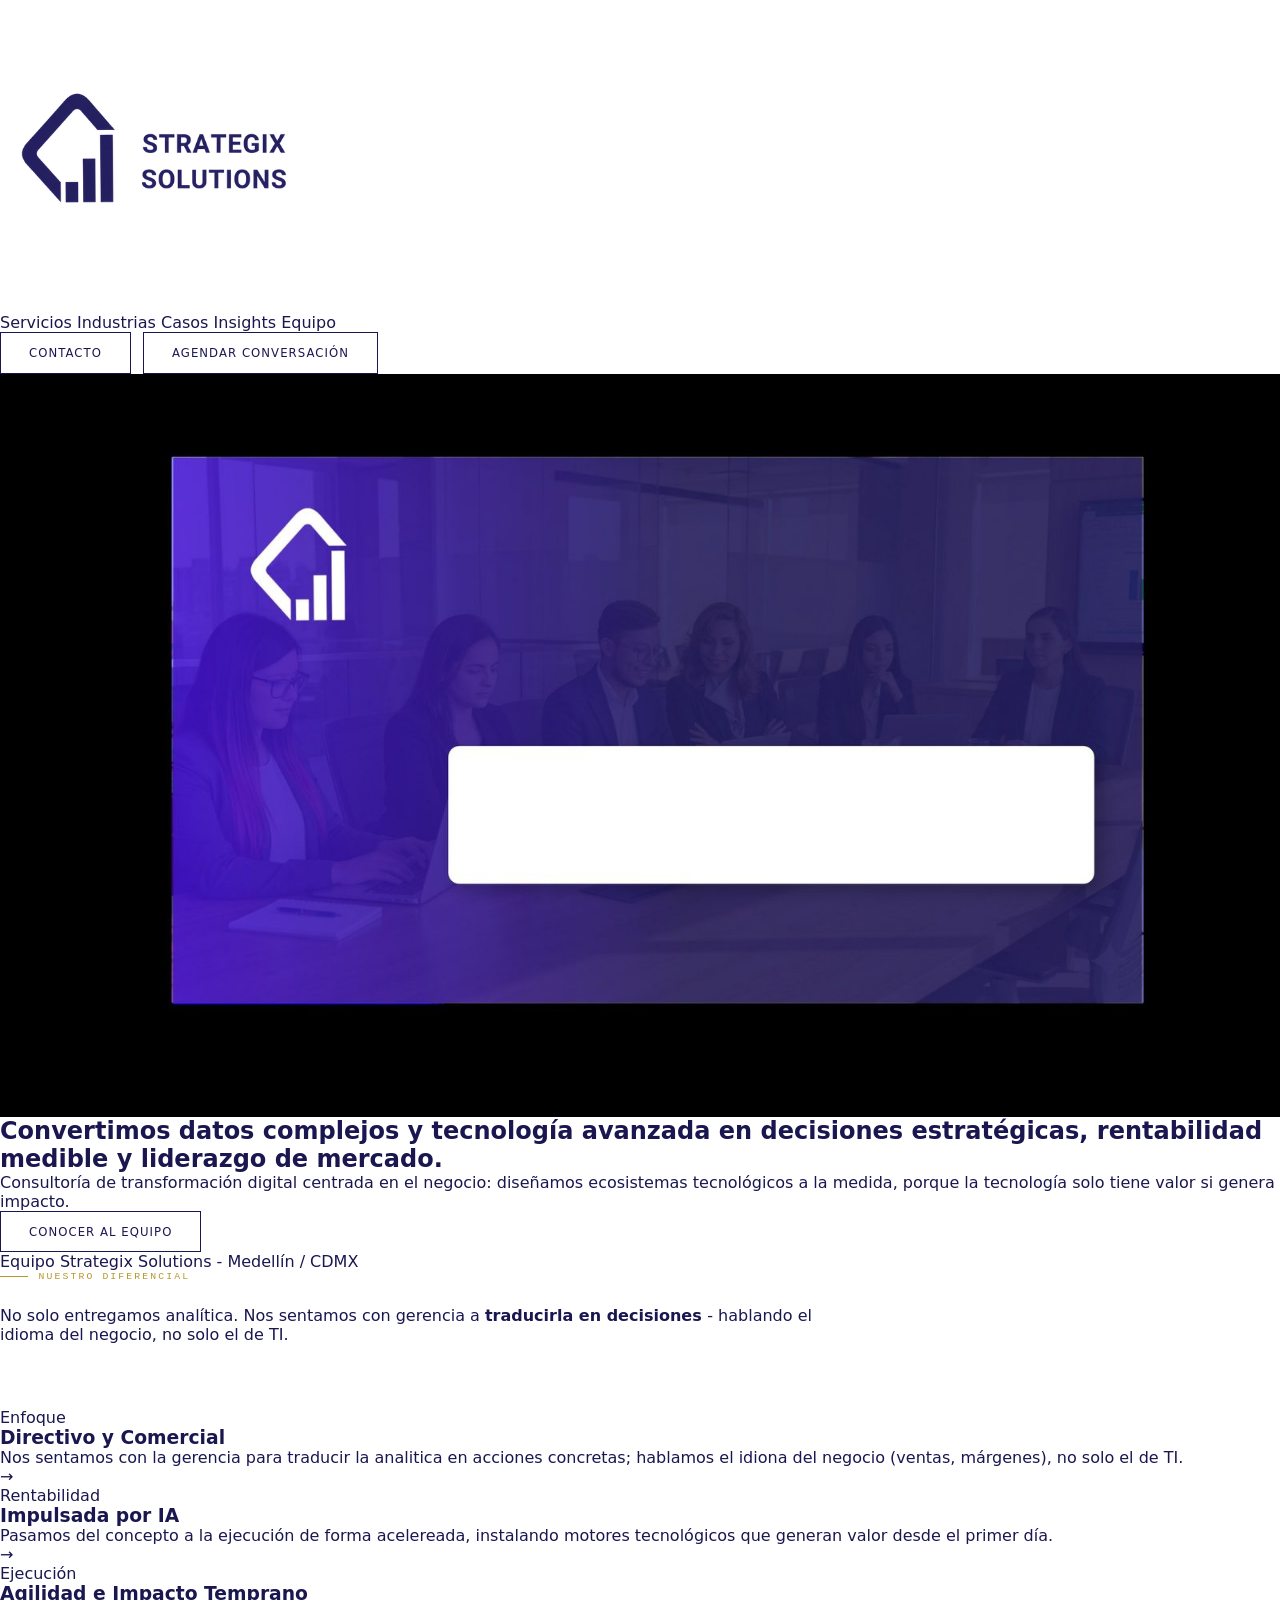
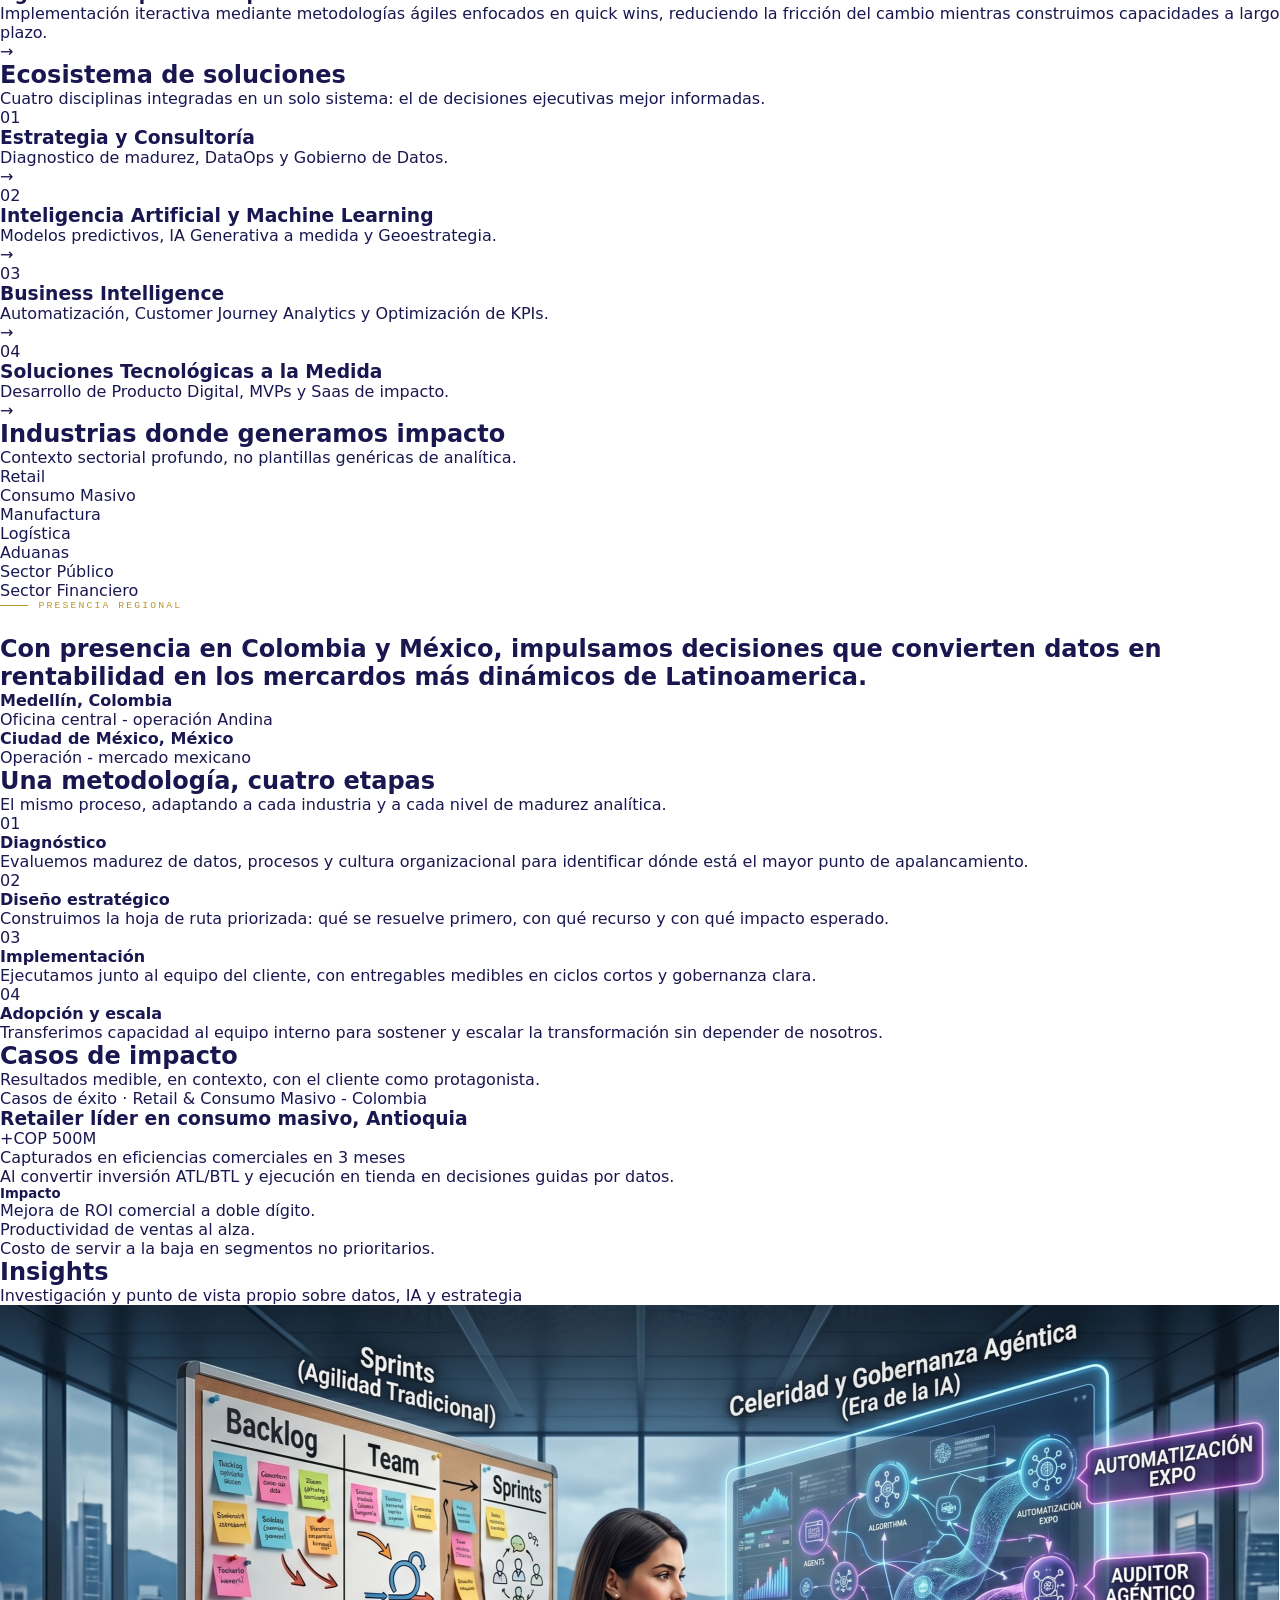
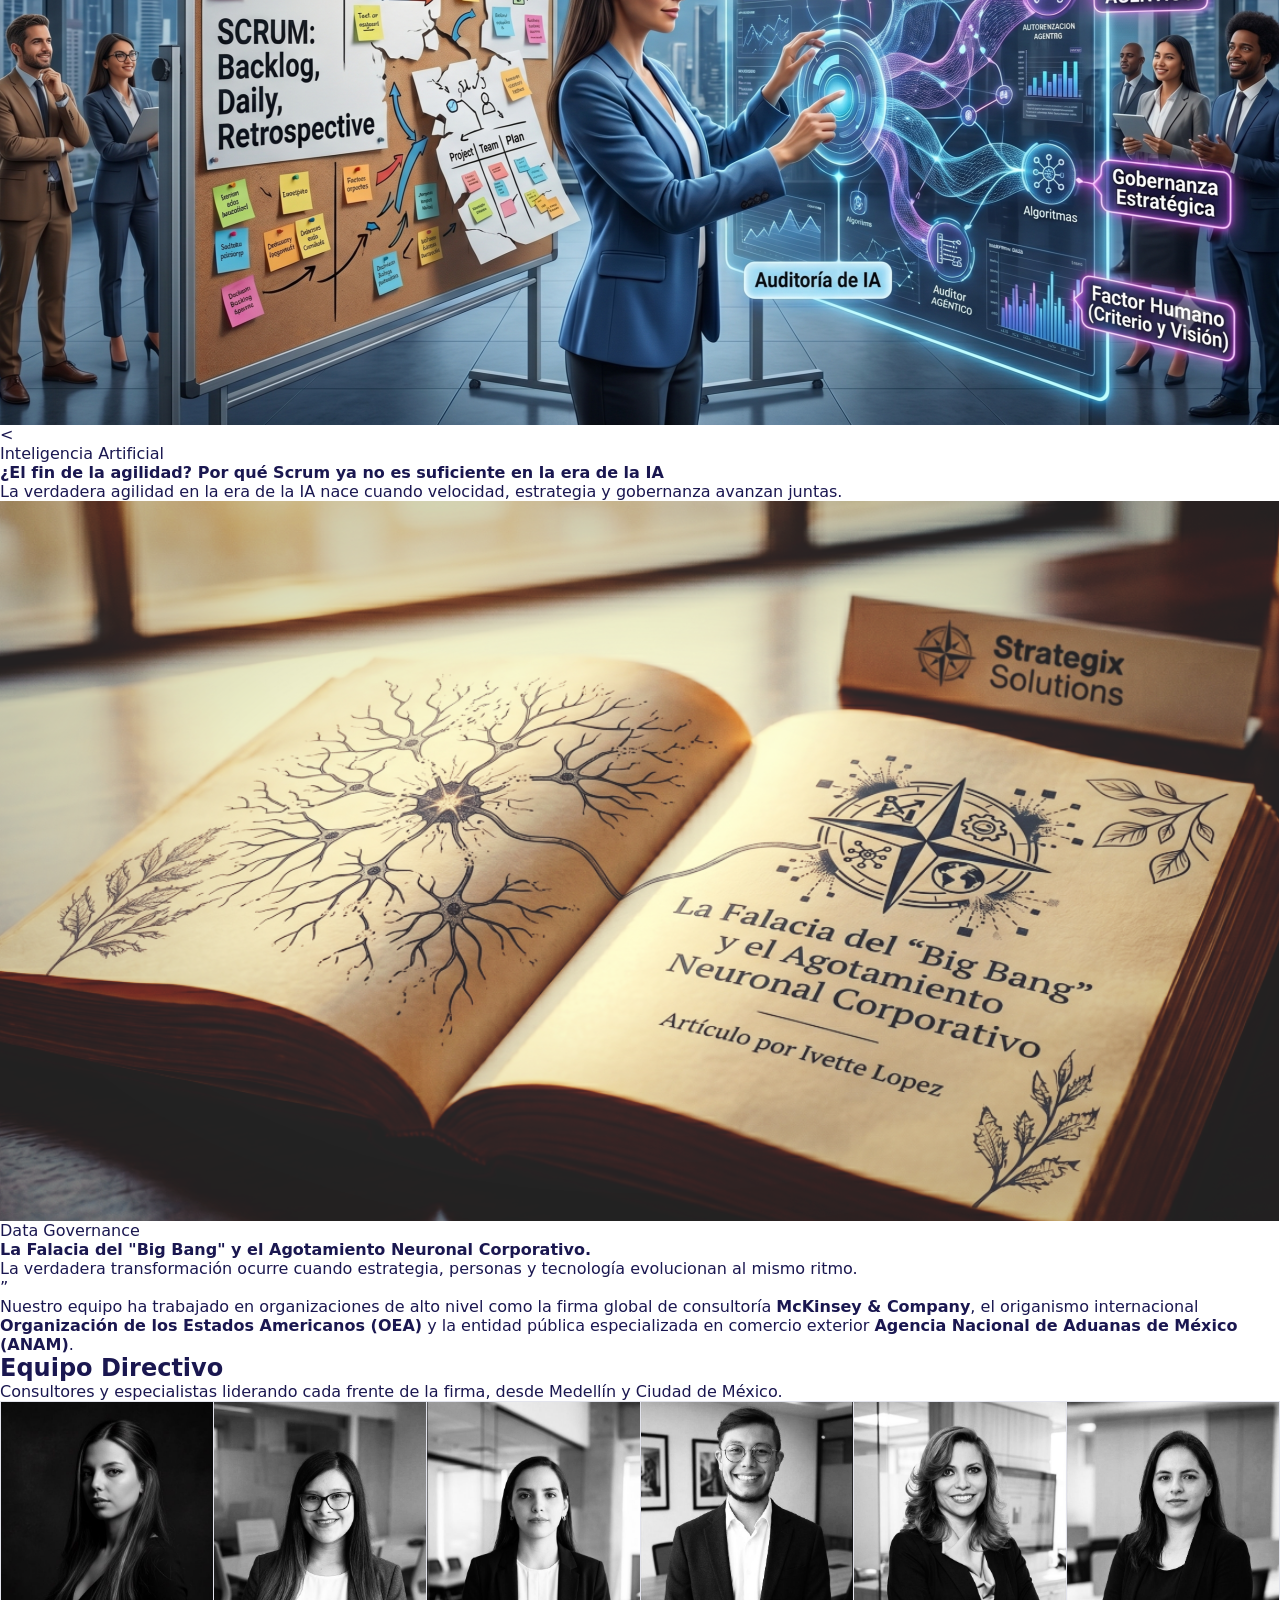
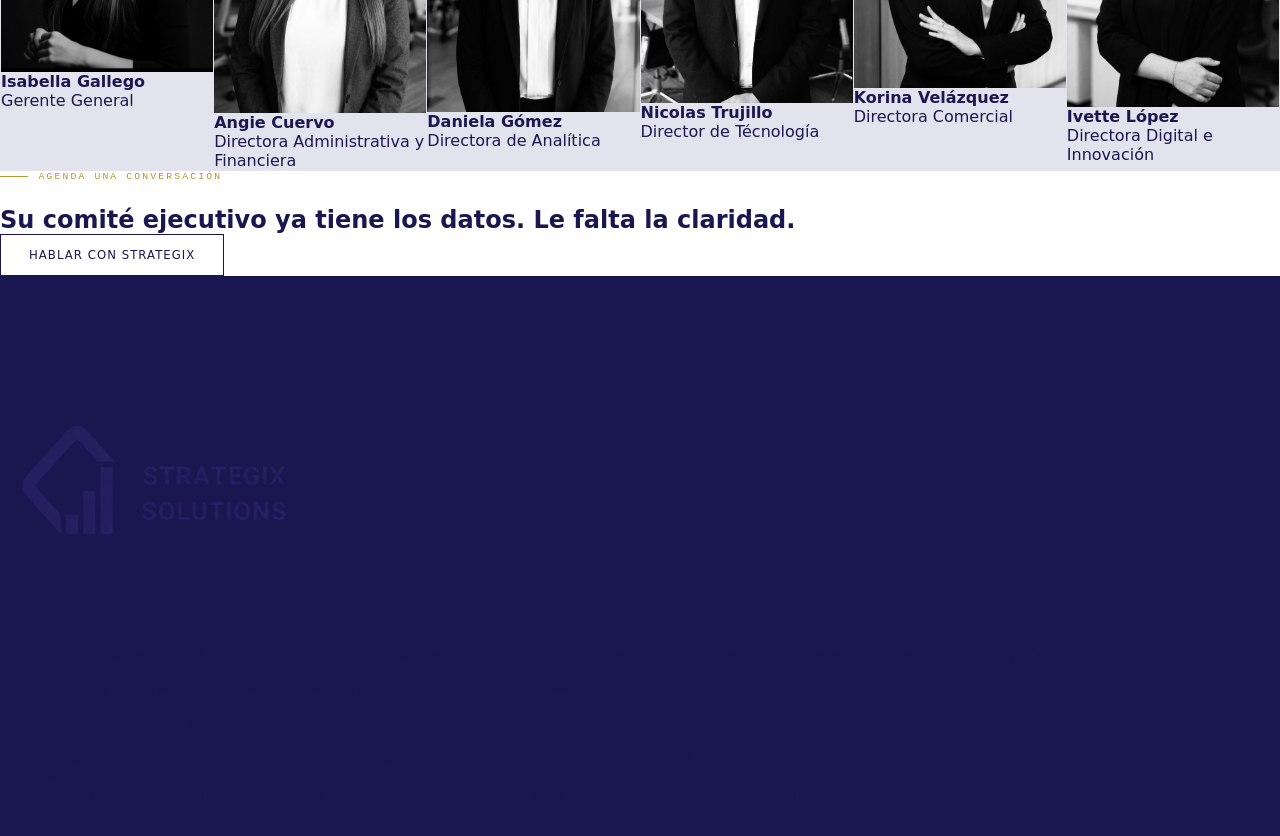
==== commit 6d955498: "nuevo nuevo" ====
--- a/index.html
+++ b/index.html
@@ -1,607 +1,410 @@
 <!DOCTYPE html>
 <html lang="es">
-  <head>
-    <meta charset="UTF-8">
-    <meta name="viewport" content="width=device-width, initial-scale=1.0">
-    <title>Strategix Solutions — Consultoría Estratégica y Analítica</title>
-    <link rel="preconnect" href="https://fonts.googleapis.com">
-    <link rel="icon" href="images/LOGO/favicon.ico" type="image/x-icon">
-    <link href="https://fonts.googleapis.com/css2?family=Playfair+Display:ital,wght@0,400;0,500;0,600;1,400;1,500&family=DM+Sans:opsz,wght@9..40,300;9..40,400;9..40,500&family=DM+Mono&display=swap" rel="stylesheet">
-    
-    <link rel="stylesheet" href="styles.css">
-  </head>
-  <body>
-      <!--HEADER-->
-      <header id="hdr">
-          <div class="hdr-inner">
-              <a href="#" class="hdr-logo"><img src="images/LOGO/IMAGO AZUL SIN FONDO.png" alt="Strategix Solutions" /></a>
-              <nav>
-                  <ul class="hdr-nav">
-                      <li><a href="#value">Nosotros</a></li>
-                      <li><a href="#services">Servicios</a></li>
-                      <li><a href="#caso">Casos</a></li>
-                      <li><a href="#team">Equipo</a></li>
-                     <!-- <li><a href="blog.html">Blog</a></li>-->
-                  </ul>
-              </nav>
-              <a href="#cta" class="hdr-cta">Agendar conversación →</a>
-          </div>        
-      </header>
-
-      <!--HERO CAROUSEL-->
-      <section id="hero" aria-label="Strategix Solutions">
-
-          <div class="slide slide-1 active" role="group" aria-label="Slide 1 de 2">
-              <div class="slide-bg"></div>
-              <div class="slide-overlay"></div>
-              <div class="slide-content w">
-                  <div class="slide-eyebrow">Consultoria estratégica · Colombia &amp; México</div>
-                  <h1 class="slide-title">
-                      Convertimos estrategia<br>en <em>resultados medibles</em>
-                  </h1>
-                  <p class="slide-sub">
-                      Diseñamos ecosistemas analíticos donde los datos impulsan decisiones y la inteligencia artificial genera rentabilidad sostenible.
-                  </p>
-                  <div class="slide-actions">
-                      <a href="#cta" class="btn btn-gold">Explorar capacidades</a>
-                      <a href="#value" class="btn btn-line-w">Conocer más</a>
-                  </div>
-              </div>            
-          </div>
-
-          <div class="slide slide-2" role="group" aria-label="Slide 2 de 2">
-              <div class="slide-bg"></div>
-              <div class="slide-overlay"></div>
-              <div class="slide-content w">
-              <div class="slide-eyebrow">Nuestras capacidades</div>
-              <h2 class="slide-title">
-                  Convertimos <em>datos en soluciones</em><br>y decisiones en resultados reales
-              </h2>
-              <div class="slide-services">
-                  <div class="svc-line">Data &amp; Analytics</div>
-                  <div class="svc-line">Business Intelligence</div>
-                  <div class="svc-line">Inteligencia Artificial</div>
-                  <div class="svc-line">Soluciones a la Medida</div>
-                  <div class="svc-line">Consultoría Estratégica</div>
-              </div>
-              <div class="slide-actions">
-                  <a href="#services" class="btn btn-gold">Explorar capacidades</a>
-              </div>
-              </div>
-          </div>
-
-          <div class="carousel-dots" role="tablist" aria-label="Navegación del carrusel">
-              <button class="dot active" role="tab" aria-selected="true"  aria-label="Slide 1" data-idx="0"></button>
-              <button class="dot"        role="tab" aria-selected="false" aria-label="Slide 2" data-idx="1"></button>
-          </div>
-          <div class="carousel-progress" id="cProgress"></div>
-      </section>      
-
-      <!--INTRO — texto del carrusel visible como sección estática-->
-      <section id="intro">
-          <div class="w">
-              <div class="intro-grid">
-
-                  <!-- Columna izquierda: mensaje principal -->
-                  <div class="rv">
-                      <div class="eyebrow">Consultoría estratégica · Colombia &amp; México</div>
-                      <h2 class="h2">
-                          Convertimos datos y estrategia en decisiones<br> que <em>generan resultados reales</em>
-                      </h2>
-                      <div class="rule"></div>
-                      <p class="body-md">
-                          Diseñamos soluciones analíticas y de inteligencia artificial para que las empresas tomen mejores decisiones y crezcan de forma sostenible.
-                      </p>
-                      <div class="intro-actions">
-                          <a href="#value" class="btn btn-gold">Explorar capacidades</a>
-                          <a href="#cta" class="btn btn-line">Conocer más</a>
-                      </div>
-                  </div>
-
-                  <!-- Columna derecha: capacidades -->
-                  <div class="rv d2">
-                      <div class="eyebrow">Nuestras capacidades</div>
-                      <h3 class="intro-h3">
-                          Transformamos datos en<em> herramientas útiles</em><br> para el negocio
-                      </h3>
-                      <div class="intro-svc-list">
-                          <div class="intro-svc-line">Data &amp; Analytics</div>
-                          <div class="intro-svc-line">Business Intelligence</div>
-                          <div class="intro-svc-line">Inteligencia Artificial</div>
-                          <div class="intro-svc-line">Soluciones a la Medida</div>
-                          <div class="intro-svc-line">Consultoría Estratégica</div>
-                      </div>
-                  </div>
-
-              </div>
-          </div>
-      </section>
-
-      <!--VALUE PROPOSITION-->
-      <section id="value">
-          <div class="w">
-              <div class="value-grid">
-              <div class="rv">
-                  <div class="eyebrow">Nuestra propuesta</div>
-                  <h2 class="h2">
-                  No solo implementamos tecnología.<br>
-                  <em>Ayudamos a las empresas a tomar mejores decisiones.</em>
-                  </h2>
-                  <div class="rule"></div>
-                  <p class="body-md">La tecnología funciona cuando realmente ayuda al negocio.. Diseñamos soluciones que integran estrategia, datos e IA para producir resultados sostenibles y rentables desde el primer mes.</p>
-                  <div class="pillars">
-                  <div class="pillar">
-                      <span class="p-n">01</span>
-                      <div>
-                      <div class="p-t">Rentabilidad desde el primer día</div>
-                      <div class="p-b">Del concepto a la ejecución acelerada. Motores tecnológicos que generan valor sin esperar un roadmap de tres años.</div>
-                      </div>
-                  </div>
-                  <div class="pillar">
-                      <span class="p-n">02</span>
-                      <div>
-                      <div class="p-t">Explicamos lo técnico de forma clara y útil para el negocio</div>
-                      <div class="p-b">Nos sentamos con la gerencia y hablamos ventas, márgenes y eficiencias — no solo arquitecturas de datos.</div>
-                      </div>
-                  </div>
-                  <div class="pillar">
-                      <span class="p-n">03</span>
-                      <div>
-                      <div class="p-t">Capacidad interna transferida</div>
-                      <div class="p-b">Al cerrar cada proyecto, su organización escala sin dependencia permanente de un proveedor externo.</div>
-                      </div>
-                  </div>
-                  </div>
-              </div>
-              <div class="val-img-col rv d2">
-                  <div class="val-accent"></div>
-                  <img class="val-photo" src="images/REDES SOCIALES/servicios_1.png">
-                  <div class="val-badge">
-                  <div class="vb-n">96<span style="font-size:1.1rem;opacity:.7">%</span></div>
-                  <div class="vb-l">tasa de recomendación activa</div>
-                  </div>
-              </div>
-              </div>
-          </div>
-      </section>
-
-      <!--SERVICES-->
-      <section id="services">
-          <div class="w">
-              <div class="svc-hd rv">
-              <div>
-                  <div class="eyebrow">Capacidades</div>
-                  <h2 class="h2">Cuatro dominios.<br>Una sola <em>dirección estratégica</em>.</h2>
-              </div>
-              <div>
-                  <p class="body-sm" style="margin-bottom:1.35rem">Cada práctica opera de forma independiente o integrada, generando valor compuesto en cada etapa de madurez analítica.</p>
-                  <a href="#cta" class="link-arrow">Hablar con un experto <svg width="11" height="9" viewBox="0 0 14 10" fill="none"><path d="M1 5H13M9 1L13 5L9 9" stroke="currentColor" stroke-width="1.3" stroke-linecap="round" stroke-linejoin="round"/></svg></a>
-              </div>
-              </div>
-              <div class="svc-grid rv">
-              <div class="sc">
-                  <div class="sc-n">01</div>
-                  <svg class="sc-icon" viewBox="0 0 32 32" fill="none"><polygon points="16,2 30,9 30,23 16,30 2,23 2,9" stroke="#1A1750" stroke-width="1.4" fill="none"/><polygon points="16,10 24,14 24,22 16,26 8,22 8,14" stroke="#B8972A" stroke-width=".7" fill="none" opacity=".55"/><circle cx="16" cy="18" r="3" fill="#B8972A" opacity=".3"/></svg>
-                  <div class="sc-t">Estrategia &amp; Consultoría</div>
-                  <p class="sc-b">Diagnóstico de madurez digital y hojas de ruta que aseguran que la analítica escale dentro de la organización.</p>
-                  <div class="sc-tags"><span class="sc-tag">Diagnóstico de madurez digital</span><span class="sc-tag">Gobierno de datos y DataOps</span><span class="sc-tag">Cumplimiento normativo</span></div>
-              </div>
-              <div class="sc">
-                  <div class="sc-n">02</div>
-                  <svg class="sc-icon" viewBox="0 0 32 32" fill="none"><circle cx="16" cy="16" r="5" stroke="#1A1750" stroke-width="1.4"/><circle cx="16" cy="16" r="11" stroke="#1A1750" stroke-width=".7" stroke-dasharray="2.5,2.5"/><circle cx="16" cy="5" r="2.2" fill="#B8972A"/><circle cx="27" cy="16" r="2.2" fill="#4A7FC1"/><circle cx="16" cy="27" r="2.2" fill="#4A7FC1"/><circle cx="5" cy="16" r="2.2" fill="#4A7FC1"/></svg>
-                  <div class="sc-t">Inteligencia Artificial y ML</div>
-                  <p class="sc-b">Modelos predictivos, IA generativa y geoestrategia analítica orientados a decisión de negocio — no a experimentación.</p>
-                  <div class="sc-tags"><span class="sc-tag">Modelos predictivos</span><span class="sc-tag">IA Generativa aplicada</span><span class="sc-tag">GeoestrategIA espacial</span></div>
-              </div>
-              <div class="sc">
-                  <div class="sc-n">03</div>
-                  <svg class="sc-icon" viewBox="0 0 32 32" fill="none"><polyline points="2,26 9,16 14,20 21,9 27,13" stroke="#1A1750" stroke-width="1.4" fill="none" stroke-linecap="round" stroke-linejoin="round"/><circle cx="9" cy="16" r="1.8" fill="#B8972A"/><circle cx="21" cy="9" r="1.8" fill="#B8972A"/><line x1="2" y1="29" x2="30" y2="29" stroke="#1A1750" stroke-width=".5" opacity=".2"/><line x1="2" y1="2" x2="2" y2="29" stroke="#1A1750" stroke-width=".5" opacity=".2"/></svg>
-                  <div class="sc-t">Business Intelligence</div>
-                  <p class="sc-b">Tableros ejecutivos y sistemas de decisión que generan claridad estratégica en tiempo real para CEO, CFO y CCO.</p>
-                  <div class="sc-tags"><span class="sc-tag">Tableros ejecutivos</span><span class="sc-tag">Customer Journey Analytics</span><span class="sc-tag">Optimización de KPIs</span></div>
-              </div>
-              <div class="sc">
-                  <div class="sc-n">04</div>
-                  <svg class="sc-icon" viewBox="0 0 32 32" fill="none"><rect x="3" y="6" width="26" height="19" rx="2" stroke="#1A1750" stroke-width="1.4"/><line x1="3" y1="13" x2="29" y2="13" stroke="#1A1750" stroke-width=".5"/><rect x="8" y="17" width="6" height="3.5" rx="1" fill="#B8972A" opacity=".5"/><rect x="17" y="15.5" width="6" height="5" rx="1" fill="#4A7FC1" opacity=".28"/><line x1="16" y1="25" x2="16" y2="29" stroke="#1A1750" stroke-width=".9"/><line x1="11" y1="29" x2="21" y2="29" stroke="#1A1750" stroke-width=".9"/></svg>
-                  <div class="sc-t">Soluciones a la Medida</div>
-                  <p class="sc-b">Productos SaaS, plataformas analíticas y MVPs que resuelven problemas de negocio específicos con velocidad y rigor técnico.</p>
-                  <div class="sc-tags"><span class="sc-tag">Productos SaaS con IA embebida</span><span class="sc-tag">MVPs validados</span><span class="sc-tag">Arquitectura escalable</span></div>
-              </div>
-              </div>
-          </div>
-      </section>
-
-      <!--METRICS-->
-      <section id="metrics">
-          <div class="w">
-              <div class="met-grid">
-              <div class="met-item rv">
-                  <div class="met-n">+COP <em>500M</em></div>
-                  <div class="met-l">En eficiencias comerciales capturadas en un proyecto en Antioquia</div>
-              </div>
-              <div class="met-item rv d1">
-                <div class="met-n">Presencia en <em> LATAM</em></div> 
-                <!--<div class="met-l">Colombia y México — mercados dinámicos de Latinoamérica</div>-->
-                <img src="images/Otros/Mapa.png" alt="Mapa Colombia y México" class="met-img">
-
-              </div>
-              <div class="met-item rv d2">
-                  <div class="met-n"><em>2×</em> dígito</div>
-                  <div class="met-l">Mejora de ROI comercial documentada en analítica aplicada</div>
-              </div>
-              <div class="met-item rv d3">
-                  <div class="met-n">3 <em>meses</em></div>
-                  <div class="met-l">Del diagnóstico al primer resultado medible en producción</div>
-              </div>
-              </div>
-          </div>
-      </section>
-
-      <!--CASOS DE ÉXITO-->
-      <section id="caso">
-          <div class="w">
-              <div class="caso-grid">
-              <div class="rv">
-                  <div class="caso-tag">Caso de Éxito · Retail &amp; Consumo Masivo · Antioquia</div>
-                  <h2 class="h2" style="margin-bottom:1rem">Retailer líder en consumo masivo — Antioquia:<br><em>COP +500M capturados en 3 meses</em></h2>
-                  <p class="body-sm" style="margin-bottom:0">La inversión comercial dependía de criterios locales no comparables, con baja visibilidad ejecutiva sobre qué palancas movían realmente las ventas y la rentabilidad.</p>
-                  <div class="caso-list">
-                  <div class="cl">Optimización del mix ATL/BTL con modelos de contribución incremental por palanca y segmento</div>
-                  <div class="cl">Priorización de clientes y asignación inteligente de recursos para mejorar rotación y margen</div>
-                  <div class="cl">Rediseño de rutas comerciales para elevar la productividad de la fuerza de ventas</div>
-                  <div class="cl">Tableros ejecutivos integrados para decisiones CEO / CCO / CFO en tiempo real</div>
-                  </div>
-                  <a href="#cta" class="link-arrow">Solicitar caso completo <svg width="11" height="9" viewBox="0 0 14 10" fill="none"><path d="M1 5H13M9 1L13 5L9 9" stroke="currentColor" stroke-width="1.3" stroke-linecap="round" stroke-linejoin="round"/></svg></a>
-              </div>
-              <div class="caso-panel rv d2">
-                  <div>
-                  <div class="cm"><div class="cm-n">+COP 500M</div><div class="cm-l">en eficiencias comerciales capturadas</div></div>
-                  <div class="cm"><div class="cm-n">3 meses</div><div class="cm-l">del diagnóstico al primer resultado medible</div></div>
-                  <div class="cm"><div class="cm-n">2× dígito</div><div class="cm-l">mejora en ROI comercial documentada</div></div>
-                  <div class="cm"><div class="cm-n">↑ Productividad</div><div class="cm-l">ventas al alza · costo de servir a la baja</div></div>
-                  </div>
-                  <div class="caso-q">"La inversión comercial pasó a gestionarse como un portafolio con reglas de capital y seguimiento continuo, reduciendo la dependencia de intuición y acelerando decisiones estratégicas."</div>
-              </div>
-              </div>
-          </div>
-      </section>
-
-      <!--METHODOLOGY-->
-      <section id="method">
-        <div class="w">
-          <div class="meth-grid">
-            <div class="rv">
-              <div class="eyebrow">Metodología</div>
-              <h2 class="h2">Diseñamos soluciones pensadas para,<br>  <em>crecer junto al negocio.</em></h2>
-              <div class="rule"></div>
-              <div class="msteps">
-                <div class="mstep">
-                  <div class="ms-l">
-                    <div class="ms-n">01</div>
-                    <div class="ms-dot"></div>
-                    <div class="ms-line"></div>
-                  </div>
-                  <div>
-                    <div class="ms-t">Diagnóstico estratégico</div>
-                    <div class="ms-b">
-                      Mapeamos el problema real, la madurez de datos y las brechas de capacidad antes de proponer solución técnica alguna.
-                    </div>
-                  </div>
-                </div>
-                <div class="mstep">
-                  <div class="ms-l">
-                    <div class="ms-n">02</div>
-                    <div class="ms-dot"></div>
-                    <div class="ms-line"></div>
-                  </div>
-                  <div>
-                    <div class="ms-t">Diseño y validación rápida</div>
-                    <div class="ms-b">
-                      Ciclos cortos que validan hipótesis de negocio antes de comprometer inversión significativa. Quick wins desde la primera iteración.
-                    </div>
-                  </div>
-                </div>
-                <div class="mstep">
-                  <div class="ms-l">
-                    <div class="ms-n">03</div>
-                    <div class="ms-dot"></div>
-                    <div class="ms-line"></div>
-                  </div>
-                  <div>
-                    <div class="ms-t">Implementación en producción</div>
-                    <div class="ms-b">
-                      Soluciones que operan en entornos reales con las restricciones de gobernanza, seguridad y regulación de cada industria.
-                    </div>
-                  </div>
-                </div>
-                <div class="mstep">
-                  <div class="ms-l">
-                    <div class="ms-n">04</div>
-                    <div class="ms-dot"></div>
-                  </div>
-                  <div>
-                    <div class="ms-t">Transferencia y escalamiento</div>
-                    <div class="ms-b">
-                      Entrenamos y transferimos capacidad interna para que su organización escale sin dependencia externa permanente.
-                    </div>
-                  </div>
-                </div>
-              </div>
-            </div>
-            <!-- DIAGRAMA -->
-            <div class="meth-diag rv d2">
-              <svg viewBox="0 0 420 420" xmlns="http://www.w3.org/2000/svg" style="width:100%;height:100%;position:absolute;inset:0">
-                <!-- Fondo -->
-                <!-- Círculos -->
-                <circle cx="210" cy="210" r="155" fill="none" stroke="rgba(26,23,80,.12)" stroke-width="2"/>
-                <circle cx="210" cy="210" r="105" fill="none" stroke="rgba(184,151,42,.28)" stroke-width="2" stroke-dasharray="6,6"/>
-                <circle cx="210" cy="210" r="55" fill="none" stroke="rgba(26,23,80,.12)" stroke-width="2"/>
-                <!-- Centro -->
-                <circle cx="210" cy="210" r="38" fill="rgba(26,23,80,.05)" stroke="rgba(184,151,42,.45)" stroke-width="2"/>
-                <text x="210" y="205" text-anchor="middle" font-family="Georgia, serif" font-size="11" fill="rgba(26,23,80,.75)">Valor</text>
-                <text x="210" y="220" text-anchor="middle" font-family="Georgia, serif" font-size="11" fill="rgba(26,23,80,.75)">Medible</text>
-                <!-- Diagnóstico -->
-                <circle cx="210" cy="55" r="36" fill="white" stroke="rgba(184,151,42,.75)" stroke-width="2.5"/>
-                <text x="210"y="60" text-anchor="middle" font-family="Georgia, serif" font-size="10" fill="#B8972A">Diagnóstico</text>
-                <line x1="210" y1="91" x2="210" y2="172" stroke="rgba(184,151,42,.45)" stroke-width="2" stroke-dasharray="5,5"/>
-                <!-- Diseño -->
-                <circle cx="365" cy="210" r="36" fill="white" stroke="rgba(74,127,193,.75)" stroke-width="2.5"/>
-                <text x="365" y="204" text-anchor="middle" font-family="Georgia, serif" font-size="8.8"  fill="#4A7FC1"> Diseño y</text>
-                <text x="365" y="217" text-anchor="middle" font-family="Georgia, serif" font-size="8.8" fill="#4A7FC1">Validación</text>
-                <line x1="329" y1="210" x2="267" y2="210" stroke="rgba(74,127,193,.45)" stroke-width="2" stroke-dasharray="5,5"/>
-                <!-- Implementación -->
-                <circle cx="210"cy="365" r="36" fill="white" stroke="rgba(74,127,193,.75)" stroke-width="2.5"/>
-                <text x="210" y="369" text-anchor="middle" font-family="Georgia, serif" font-size="8.3" fill="#4A7FC1">Implementación</text>
-                <line x1="210" y1="329" x2="210" y2="248" stroke="rgba(74,127,193,.45)" stroke-width="2" stroke-dasharray="5,5"/>
-                <!-- Transferencia -->
-                <circle cx="55" cy="210" r="36" fill="white" stroke="rgba(184,151,42,.75)" stroke-width="2.5"/>
-                <text x="55" y="210" text-anchor="middle" font-family="Georgia, serif" font-size="8.5" fill="#B8972A">Transferencia</text>
-                <line x1="91" y1="210" x2="153" y2="210" stroke="rgba(184,151,42,.45)" stroke-width="2" stroke-dasharray="5,5"/>
-              </svg>
-            </div>
-          </div>
-        </div>
-      </section>
-      
-      <!--TEAM-->
-      <section id="team">
-          <div class="w">
-              <div class="team-hd rv">
-              <div>
-                  <div class="eyebrow">Equipo directivo</div>
-                  <h2 class="h2">Un equipo que <em>conecta </em>estrategia, tecnología y negocio.</h2>
-              </div>
-              <div>
-                  <p class="body-sm" style="margin-bottom:1.35rem">Nuestro equipo ha trabajado en las organizaciones más exigentes del mundo y aporta ese estándar a cada proyecto en Colombia y México.</p>
-                  <a href="#cta" class="link-arrow">Agendar conversación <svg width="11" height="9" viewBox="0 0 14 10" fill="none"><path d="M1 5H13M9 1L13 5L9 9" stroke="currentColor" stroke-width="1.3" stroke-linecap="round" stroke-linejoin="round"/></svg></a>
-              </div>
-              </div>
-              <div class="team-grid">
-                  <div class="tc rv d1"><div class="tc-photo"><img src="images/FOTOS EQUIPO/Isabella.jpeg" alt="Isabella Gallego"></div><div class="tc-info"><div class="tc-role">Gerente General</div><div class="tc-name">Isabella Gallego</div><div class="tc-bio">Liderazgo estratégico y orientación de resultados en proyectos de alto impacto.</div></div></div>
-                  <div class="tc rv d2"><div class="tc-photo"><img src="images/FOTOS EQUIPO/Angie.jpeg" alt="Angie Cuervo"></div><div class="tc-info"><div class="tc-role">Dir. Administrativa</div><div class="tc-name">Angie Cuervo</div><div class="tc-bio">Gobierno financiero y estructuras de proyectos con máximo rigor en la gestión de valor.</div></div></div>
-                  <div class="tc rv d3"><div class="tc-photo"><img src="images/FOTOS EQUIPO/Daniela.jpeg" alt="Daniela Gomez"></div><div class="tc-info"><div class="tc-role">Dir. de Analítica</div><div class="tc-name">Daniela Gómez</div><div class="tc-bio">Modelos analíticos y arquitecturas de datos orientados a decisión ejecutiva.</div></div></div>
-                  <div class="tc rv d4"><div class="tc-photo"><img src="images/FOTOS EQUIPO/Nicolas.jpeg" alt="Nicolas Trujillo"></div><div class="tc-info"><div class="tc-role">Dir. de Tecnología</div><div class="tc-name">Nicolas Trujillo</div><div class="tc-bio">Arquitectura de IA, infraestructura de datos y productos tecnológicos a escala.</div></div></div>
-                  <div class="tc rv d5"><div class="tc-photo"><img src="images/FOTOS EQUIPO/Korina.jpeg" alt="Korina Velasquez"></div><div class="tc-info"><div class="tc-role">Dir. Comercial</div><div class="tc-name">Korina Velázquez</div><div class="tc-bio">Ex consultora Banco Mundial y OEA. Relaciones estratégicas en LATAM.</div></div></div>
-                  <div class="tc rv d6"><div class="tc-photo"><img src="images/FOTOS EQUIPO/Ivette.jpeg" alt="Ivette Lopez"></div><div class="tc-info"><div class="tc-role">Dir. Digital e Innovación</div><div class="tc-name">Ivette López</div><div class="tc-bio">Innovación digital y producto. Identifica oportunidades de transformación.</div></div></div>
-              </div>
-          </div>
-      </section>
-
-      <!--ALIADOS -->
-      <section id="aliados">
-          <div class="w">
-              <div class="aliados-hd rv">
-                  <div>
-                      <div class="eyebrow">Aliados estratégicos</div>
-                      <h2 class="h2">Respaldados por <em>aliados de clase mundial</em>.</h2>
-                  </div>
-                  <p class="body-sm" style="max-width:360px">Trabajamos con las plataformas y organizaciones más reconocidas del ecosistema analítico y tecnológico global.</p>
-              </div>
-              <div class="aliados-grid rv">
-
-                  <!-- ARKONIA -->
-                  <div class="aliado">
-                      <div class="aliado-icon">
-                          <img src="images/Otros/Arkonia.png" alt="Arkonia">
-                      </div>
-                      <div class="aliado-name">Arkonia</div>
-                      <div class="aliado-desc">En ARKONIA trabajamos con ejecutivos, empresarios y líderes que ya alcanzaron el éxito que buscan el siguiente nivel de 
-                        expansión: crear visiones de futuro con claridad, decisiones alineadas y crecimiento exponencial con propósito. 
-                        Integramos estrategia, inteligencia de datos y un enfoque profundo de alineación personal con neurociencia para eliminar bloqueos 
-                        invisibles, acelerar resultados y posicionarte en tu mejor versión.</div>
-                     <!-- <div class="aliado-tag">Data &amp; Arquitectura</div>-->
-                  </div>
-                  
-                  <!-- NEUROMIND -->
-                  <div class="aliado">
-                      <div class="aliado-icon">
-                          <img src="images/Otros/NEUROMIND.png" alt="Neuromind">
-                      </div>
-                      <div class="aliado-name">Neuromind</div>
-                      <div class="aliado-desc">Especialistas en inteligencia artificial aplicada y modelos cognitivos para la toma de decisiones empresariales.</div>
-                      <div class="aliado-tag">IA &amp; Tecnología</div>
-                  </div>
-                
-              </div>
-          </div>
-      </section>
-
-      <!--CTA FINAL-->
-      <section id="cta">
-          <div class="w">
-              <div class="cta-wrap rv">
-                <div class="cta-label">Conversemos</div>
-                <h2 class="cta-h">
-                  Hablemos sobre cómo <br>
-                  los datos pueden ayudar a crecer <em>su negocio</em>
-                </h2>
-                <p class="cta-body">
-                  En una conversación de 30 minutos podemos identificar oportunidades reales para su empresa.
-                </p>
-                <div class="cta-btn-wrap">
-                  <a href="mailto:contacto@strategix.com.co" class="btn btn-dark">
-                    Contactar Strategix
-                    <svg width="12" height="12" viewBox="0 0 14 14" fill="none">
-                      <path d="M1 7H13M7 1L13 7L7 13"
-                      stroke="currentColor"
-                      stroke-width="1.5"
-                      stroke-linecap="round"
-                      stroke-linejoin="round"/>
-                    </svg>
-                  </a>
-                  <a href="https://wa.me/5215626000648" target="_blank" class="btn btn-whatsapp">
-                    WhatsApp
-                    <svg width="14" height="14" viewBox="0 0 24 24" fill="currentColor">
-                      <path d="M20.52 3.48A11.8 11.8 0 0 0 12.04 0C5.52 0 .24 5.28.24 11.8c0 2.08.54 4.1 1.56 5.88L0 24l6.52-1.72a11.76 11.76 0 0 0 5.52 1.4h.04c6.52 0 11.8-5.28 11.8-11.8 0-3.16-1.24-6.12-3.36-8.4ZM12.08 21.2h-.04a9.4 9.4 0 0 1-4.8-1.32l-.36-.2-3.88 1 1.04-3.76-.24-.4a9.3 9.3 0 0 1-1.44-4.96c0-5.16 4.2-9.36 9.4-9.36 2.52 0 4.88.96 6.64 2.76a9.3 9.3 0 0 1 2.76 6.64c0 5.16-4.2 9.4-9.32 9.4Zm5.16-7.04c-.28-.16-1.64-.8-1.88-.88-.24-.08-.44-.12-.64.16-.2.28-.72.88-.88 1.04-.16.16-.32.2-.6.04-.28-.16-1.16-.44-2.2-1.4-.8-.72-1.36-1.64-1.52-1.92-.16-.28 0-.44.12-.6.12-.12.28-.32.4-.48.12-.16.16-.28.24-.48.08-.2.04-.36-.04-.52-.08-.16-.64-1.56-.88-2.12-.24-.6-.48-.52-.64-.52h-.56c-.2 0-.52.08-.8.36-.28.28-1.04 1-.96 2.44.08 1.44 1 2.84 1.16 3.04.16.2 2 3.08 4.88 4.2.68.28 1.24.44 1.68.56.72.2 1.36.16 1.88.08.56-.08 1.64-.68 1.88-1.32.24-.64.24-1.2.16-1.32-.08-.12-.24-.16-.52-.32Z"/>
-                    </svg>
-                  </a>
-                </div>
-              </div>
-          </div>
-      </section>
-
-      <!--FOOTER-->
-      <footer>
-          <div class="footer-in">
-              <div>
-                  <div class="f-logo"><img src="images/LOGO/IMAGO AZUL SIN FONDO.png" alt="Strategix Solutions"></div>
-                  <p class="f-p">Consultoría estratégica y analítica. Ayudamos a las empresas a tomar mejores decisiones con datos e inteligencia artificial.</p>
-              </div>
-          <div>
-          <div class="f-t">Servicios</div>
-          <ul class="f-links">
-              <li><a href="#services">Estrategia &amp; Consultoría</a></li>
-              <li><a href="#services">IA y Machine Learning</a></li>
-              <li><a href="#services">Business Intelligence</a></li>
-              <li><a href="#services">Soluciones a la Medida</a></li>
-          </ul>
-          </div>
-          <div>
-          <div class="f-t">Empresa</div>
-          <ul class="f-links">
-              <li><a href="#value">Propuesta de valor</a></li>
-              <li><a href="#caso">Casos de éxito</a></li>
-              <li><a href="#method">Metodología</a></li>
-              <li><a href="#team">Equipo directivo</a></li>
-          </ul>
-          </div>
-          <div>
-          <div class="f-t">Contacto</div>
-          <ul class="f-links">
-              <li><a href="mailto:korina.velazquez@strategix.com.co">korina.velazquez@strategix.com.co</a></li>
-              <li><a href="https://www.instagram.com/strategixsolutions_?igsh=aDJwcG8yZ2FwNXR6">@strategixsolutions_</a></li>
-              <li><a href="http://linkedin.com/company/strategixsolutions">LinkedIn</a></li>
-              <li><a href="#">Colombia: Calle 41 # 80b-76</a></li>
-              <li><a href="#">México: Laguna de Términos 456-2, Anáhuac</a></li>
-          </ul>
-          </div>
-          </div>
-          <div class="footer-bot">
-              <span class="fc">© 2026 Strategix Solutions · Colombia &amp; México</span>
-              <span class="fc" style="opacity:.4">Estrategia · IA · Analítica · Consultoría</span>
-          </div>
-      </footer>
-
-      <!--JS-->
-      <script>
-          (function() {
-              // ── CAROUSEL ────────────────────────────────
-              const DURATION = 5000;
-              const slides   = document.querySelectorAll('.slide');
-              const dots     = document.querySelectorAll('.dot');
-              const progress = document.getElementById('cProgress');
-              let current    = 0;
-              let timer      = null;
-              let startTime  = null;
-              let raf        = null;
-
-              function showSlide(idx) {
-                  slides[current].classList.remove('active');
-                  dots[current].classList.remove('active');
-                  dots[current].setAttribute('aria-selected', 'false');
-                  current = idx;
-                  slides[current].classList.add('active');
-                  dots[current].classList.add('active');
-                  dots[current].setAttribute('aria-selected', 'true');
-                  progress.style.transition = 'none';
-                  progress.style.width = '0%';
-                  void progress.offsetWidth;
-                  startProgress();
-              }
-
-              function startProgress() {
-                  if (raf) cancelAnimationFrame(raf);
-                  startTime = performance.now();
-                  function step(now) {
-                      const elapsed = now - startTime;
-                      const pct     = Math.min(100, (elapsed / DURATION) * 100);
-                      progress.style.transition = 'none';
-                      progress.style.width = pct + '%';
-                      if (elapsed < DURATION) {
-                          raf = requestAnimationFrame(step);
-                      } else {
-                          next();
-                      }
-                  }
-                  raf = requestAnimationFrame(step);
-              }
-
-              function next() {
-                  showSlide((current + 1) % slides.length);
-              }
-
-              dots.forEach(function(dot) {
-                  dot.addEventListener('click', function() {
-                      if (raf) cancelAnimationFrame(raf);
-                      showSlide(parseInt(this.dataset.idx));
-                  });
-              });
-
-              const hero = document.getElementById('hero');
-              hero.addEventListener('mouseenter', function() { if (raf) cancelAnimationFrame(raf); });
-              hero.addEventListener('mouseleave', function() {
-                  startTime = performance.now() - (parseFloat(progress.style.width) / 100) * DURATION;
-                  function step(now) {
-                      const elapsed = now - startTime;
-                      const pct     = Math.min(100, (elapsed / DURATION) * 100);
-                      progress.style.width = pct + '%';
-                      if (elapsed < DURATION) { 
-                          raf = requestAnimationFrame(step); 
-                      } else { next(); }
-                  }
-                  raf = requestAnimationFrame(step);
-              });
-
-              startProgress();
-
-              // ── HEADER SHADOW ───────────────────────────
-              const hdr = document.getElementById('hdr');
-              window.addEventListener('scroll', function() {
-                  hdr.classList.toggle('sh', window.scrollY > 40);
-              }, {passive: true});
-
-              // ── REVEAL ──────────────────────────────────
-              const obs = new IntersectionObserver(function(entries) {
-                  entries.forEach(function(e) {
-                      if (e.isIntersecting) e.target.classList.add('on');
-                  });
-              }, {threshold: .1, rootMargin: '0px 0px -28px 0px'});
-              document.querySelectorAll('.rv').forEach(function(el) { obs.observe(el); });
-
-              // ── SMOOTH ANCHORS ───────────────────────────
-              document.querySelectorAll('a[href^="#"]:not([href="#"])').forEach(function(a) {
-                  a.addEventListener('click', function(e) {
-                      const t = document.querySelector(this.getAttribute('href'));
-                      if (t) {
-                          e.preventDefault();
-                          window.scrollTo({
-                              top: t.getBoundingClientRect().top + window.pageYOffset - 70,
-                              behavior: 'smooth'
-                          });
-                      }
-                  });
-              });
-          })();
-      </script>
-  </body>
-</html>+    <head>
+        <meta charset="UTF-8">
+        <meta name="viewport" content="width=device-width, initial-scale=1.0">
+        <title>Strategix Solutions - Claridad estratégica mediante datos</title>
+        <link rel="preconnect" href="https://fonts.googleapis.com">
+        <link rel="preconnect" href="https://fonts.gstatic.com" crossorigin>
+        <link rel="icon" href="images/LOGO/favicon.ico" type="image/x-icon">
+        <link href="https://fonts.googleapis.com/css2?family=Fraunces:opsz,wght@9..144,300;9..144,400;9..144,500;9..144,600&family=Inter:wght@400;500;600;700&family=Space+Mono:wght@400;700&display=swap" rel="stylesheet">
+
+        <link rel="stylesheet" href="styles.css">
+    </head>
+    <body>
+        <header id="siteHeader">
+            <div class="wrap">
+                <div class="logo-mark">
+                    <img src="images/LOGO/IMAGO AZUL SIN FONDO.png">
+                </div>
+
+                <nav>
+                    <a href="#servicios">Servicios</a>
+                    <a href="#sectores">Industrias</a>
+                    <a href="#casos">Casos</a>
+                    <a href="#insights">Insights</a>
+                    <a href="#equipo">Equipo</a>
+                </nav>
+
+                <div style="display: flex; gap: 12px;">
+                    <a href="https://wa.me/5215626000648" class="btn btn-ghost">Contacto</a>
+                    <a href="mailto:contacto@strategix.com.co" class="btn btn-primary">Agendar conversación</a>
+                </div>
+            </div>
+        </header>
+
+        <!-- ================= BANNER: FOTO DE EQUIPO ================= -->
+        <section class="team-banner">
+            <img class="photo-layer" src="[data-uri]" alt="Equipo Strategix Solutions en sesión de trabajo">
+            <div class="photo-overlay"></div>
+            <div class="wrap">
+                <div class="team-banner-content">
+                    <h1 class="reveal in">Convertimos datos complejos y tecnología avanzada en decisiones estratégicas, rentabilidad medible y liderazgo de mercado.</h1>
+                    <div class="side reveal in">
+                        <p>Consultoría de transformación digital centrada en el negocio: diseñamos ecosistemas tecnológicos a la medida, porque la tecnología solo tiene valor si genera impacto.</p>
+                        <a href="#equipo" class="btn btn-primary">Conocer al equipo</a>
+                    </div>
+                </div>
+            </div>
+            <div class="caption-tag">Equipo Strategix Solutions - Medellín / CDMX</div>
+        </section>
+
+        <!-- ================= NUESTRO DIFERENCIAL ================= -->
+        <section class="manifesto">
+            <div class="wrap">
+                <div class="eyebrow reveal">Nuestro diferencial</div>
+                <blockquote class="reveal" style="max-width: 820px;">
+                    No solo entregamos analítica. Nos sentamos con gerencia a <strong>traducirla en decisiones </strong> -
+                    hablando el idioma del negocio, no solo el de TI.
+                </blockquote>
+
+                <div class="services-grid reveal" style="margin-top: 64px;">
+                    <div class="service-card">
+                        <div>
+                            <div class="service-num">Enfoque</div>
+                            <h3>Directivo y Comercial</h3>
+                            <p>Nos sentamos con la gerencia para traducir la analitica en acciones concretas; hablamos el idiona del negocio (ventas, márgenes), no solo el de TI.</p>
+                        </div>
+                        <div class="service-arrow">→</div>
+                    </div>
+
+                    <div class="service-card">
+                        <div>
+                            <div class="service-num">Rentabilidad</div>
+                            <h3>Impulsada por IA</h3>
+                            <p>Pasamos del concepto a la ejecución de forma acelereada, instalando motores tecnológicos que generan valor desde el primer día.</p>
+                        </div>
+                        <div class="service-arrow">→</div>
+                    </div>
+
+                    <div class="service-card">
+                        <div>
+                            <div class="service-num">Ejecución</div>
+                            <h3>Agilidad e Impacto Temprano</h3>
+                            <p>Implementación iteractiva mediante metodologías ágiles enfocados en quick wins, reduciendo la fricción del cambio mientras construimos capacidades a largo plazo.</p>
+                        </div>
+                        <div class="service-arrow">→</div>
+                    </div>
+                </div>
+            </div>
+        </section>
+
+        <!-- ================= SERVICIOS ================= -->
+        <section id="servicios" class="alt">
+            <div class="wrap">
+                <div class="section-head">
+                    <h2 class="reveal">Ecosistema de soluciones</h2>
+                    <p class="sub reveal">Cuatro disciplinas integradas en un solo sistema: el de decisiones ejecutivas mejor informadas.</p>
+                </div>
+
+                <div class="services-grid cols-4 reveal">
+                    <div class="service-card">
+                        <div>
+                            <div class="service-num">01</div>
+                            <h3>Estrategia y Consultoría</h3>
+                            <p>Diagnostico de madurez, DataOps y Gobierno de Datos.</p>
+                        </div>
+                        <div class="service-arrow">→</div>
+                    </div>
+
+                    <div class="service-card">
+                        <div>
+                            <div class="service-num">02</div>
+                            <h3>Inteligencia Artificial y Machine Learning</h3>
+                            <p>Modelos predictivos, IA Generativa a medida y Geoestrategia.</p>
+                        </div>
+                        <div class="service-arrow">→</div>
+                    </div>
+
+                    <div class="service-card">
+                        <div>
+                            <div class="service-num">03</div>
+                            <h3>Business Intelligence</h3>
+                            <p>Automatización, Customer Journey Analytics y Optimización de KPIs.</p>
+                        </div>
+                        <div class="service-arrow">→</div>
+                    </div>
+
+                    <div class="service-card">
+                        <div>
+                            <div class="service-num">04</div>
+                            <h3>Soluciones Tecnológicas a la Medida</h3>
+                            <p>Desarrollo de Producto Digital, MVPs y Saas de impacto.</p>
+                        </div>
+                        <div class="service-arrow">→</div>
+                    </div>
+                </div>
+            </div>
+        </section>
+
+        <!-- ================= SECTORES ================= -->
+        <section id="sectores">
+            <div class="wrap">
+                <div class="section-head">
+                    <h2 class="reveal">Industrias donde generamos impacto</h2>
+                    <p class="sub reveal">Contexto sectorial profundo, no plantillas genéricas de analítica.</p>
+                </div>
+
+                <div class="chips reveal">
+                    <div class="chip">Retail</div>
+                    <div class="chip">Consumo Masivo</div>
+                    <div class="chip">Manufactura</div>
+                    <div class="chip">Logística</div>
+                    <div class="chip">Aduanas</div>
+                    <div class="chip">Sector Público</div>
+                    <div class="chip">Sector Financiero</div>
+                </div>
+            </div>
+        </section>
+
+        <!-- ================= PRESENCIA REGIONAL ================= -->
+        <section class="presence">
+            <div class="wrap">
+                <div class="reveal">
+                    <div class="eyebrow" style="color: rgba(255, 255, 255, 0,5);">Presencia regional</div>
+                    <h2>Con presencia en Colombia y México, impulsamos decisiones que convierten datos en <strong>rentabilidad</strong> en los mercardos más dinámicos de Latinoamerica.</h2>
+                </div>
+
+                <div class="presence-locations reveal">
+                    <div class="presence-loc">
+                        <div class="presence-dot"></div>
+                        <div>
+                            <h4>Medellín, Colombia</h4>
+                            <p>Oficina central - operación Andina</p>
+                        </div>
+                    </div>
+
+                    <div class="presence-loc">
+                        <div class="presence-dot"></div>
+                        <div>
+                            <h4>Ciudad de México, México</h4>
+                            <p>Operación - mercado mexicano</p>
+                        </div>
+                    </div>
+                </div>
+            </div>
+        </section>
+
+        <!-- ================= METODOLOGIA ================= -->
+        <section class="alt">
+            <div class="wrap">
+                <div class="section-head">
+                    <h2 class="reveal">Una metodología, cuatro etapas</h2>
+                    <p class="sub reveal">El mismo proceso, adaptando a cada industria y a cada nivel de madurez analítica.</p>
+                </div>
+
+                <div class="method-list reveal">
+                    <div class="method-row">
+                        <div class="m-num">01</div>
+                        <h4>Diagnóstico</h4>
+                        <p>Evaluemos madurez de datos, procesos y cultura organizacional para identificar dónde está el mayor punto de apalancamiento.</p>
+                    </div>
+
+                    <div class="method-row">
+                        <div class="m-num">02</div>
+                        <h4>Diseño estratégico</h4>
+                        <p>Construimos la hoja de ruta priorizada: qué se resuelve primero, con qué recurso y con qué impacto esperado.</p>
+                    </div>
+
+                    <div class="method-row">
+                        <div class="m-num">03</div>
+                        <h4>Implementación</h4>
+                        <p>Ejecutamos junto al equipo del cliente, con entregables medibles en ciclos cortos y gobernanza clara.</p>
+                    </div>
+
+                    <div class="method-row">
+                        <div class="m-num">04</div>
+                        <h4>Adopción y escala</h4>
+                        <p>Transferimos capacidad al equipo interno para sostener y escalar la transformación sin depender de nosotros.</p>
+                    </div>
+                </div>
+            </div>
+        </section>
+
+        <!-- ================= CASOS ================= -->
+        <section id="casos">
+            <div class="wrap">
+                <div class="section-head">
+                    <h2 class="reveal">Casos de impacto</h2>
+                    <p class="sub reveal">Resultados medible, en contexto, con el cliente como protagonista.</p>
+                </div>
+
+                <div class="featured-case reveal">
+                    <div class="fc-main">
+                        <div class="fc-tag">Casos de éxito · Retail &amp; Consumo Masivo - Colombia</div>
+                        <h3>Retailer líder en consumo masivo, Antioquia</h3>
+                        <div class="fc-stat">
+                            <div class="fig">+COP 500M</div>
+                            <div class="fig-label">Capturados en eficiencias comerciales en 3 meses</div>
+                        </div>
+                        <p class="fc-desc">Al convertir inversión ATL/BTL y ejecución en tienda en decisiones guidas por datos.</p>
+                    </div>
+
+                    <div class="fc-divider"></div>
+
+                    <div class="fc-side">
+                        <h5>Impacto</h5>
+                        <ul>
+                            <li>Mejora de ROI comercial a doble dígito.</li>
+                            <li>Productividad de ventas al alza.</li>
+                            <li>Costo de servir a la baja en segmentos no prioritarios.</li>
+                        </ul>
+                    </div>
+                </div>
+            </div>
+        </section>
+
+        <!-- ================= INSIGHTS ================= -->
+        <section id="insights" class="alt">
+            <div class="wrap">
+                <div class="section-head">
+                    <h2 class="reveal">Insights</h2>
+                    <p class="sub reveal">Investigación y punto de vista propio sobre datos, IA y estrategia</p>
+                </div>
+
+                <div class="insights reveal">
+                    <div class="insight-card">
+                        <a href="El_fin_de_la_agilidad_Por_qué Scrum_ya_no_es_suficiente_en_la_era_de_la_IA.html">
+                            <div class="insight-thumb"><img src="images/POST/Fin_Agilidad.png"><</div>
+                            <div class="insight-cat">Inteligencia Artificial</div>
+                            <h4>¿El fin de la agilidad? Por qué Scrum ya no es suficiente en la era de la IA</h4>
+                            <p>La verdadera agilidad en la era de la IA nace cuando velocidad, estrategia y gobernanza avanzan juntas.</p>
+                        </a>
+                    </div>
+
+
+                    <div class="insight-card">
+                        <a href="La_Falacia_del_Big_Bang_y_el_Agotamiento_Neuronal_Corporativo.html">
+                            <div class="insight-thumb"><img src="images/POST/Agotamiento_Neuronal_Ivette.png"></div>
+                            <div class="insight-cat">Data Governance</div>
+                            <h4>La Falacia del "Big Bang" y el Agotamiento Neuronal Corporativo.</h4>
+                            <p>La verdadera transformación ocurre cuando estrategia, personas y tecnología evolucionan al mismo ritmo.</p>
+                        </a>
+                    </div>
+
+                    <!--<div class="insight-card">
+                        <a href="#">
+                            <div class="insight-thumb"></div>
+                            <div class="insight-cat">Business Intelligence</div>
+                            <h4>El tablero perfecto no existe: existe la pregunta correcta</h4>
+                            <p>Cómo diseñar analítica que un comité ejecutivo realmente use para decidir.</p>
+                        </a>Data Governance
+                    </div>-->
+                </div>
+            </div>
+        </section>
+
+        <!-- ================= CREDENCIAL ================= -->
+        <section class="credential-strip" style="padding: 0;">
+            <div class="wrap reveal">
+                <div class="credential-mark">&rdquo;</div>
+                <p>Nuestro equipo ha trabajado en organizaciones de alto nivel como la firma global de consultoría <strong>McKinsey &amp; Company</strong>, el origanismo internacional <strong>Organización de los Estados Americanos (OEA)</strong> y la entidad pública especializada en comercio exterior <strong>Agencia Nacional de Aduanas de México (ANAM)</strong>.</p>
+            </div>
+        </section>
+        
+        <!-- ================= EQUIPO DIRECTIVO ================= -->
+        <section id="equipo" class="alt">
+            <div class="wrap">
+                <div class="section-head">
+                    <h2 class="reveal">Equipo Directivo</h2>
+                    <p class="sub reveal">Consultores y especialistas liderando cada frente de la firma, desde Medellín y Ciudad de México.</p>
+                </div>
+
+                <div class="team-grid reveal">
+                    <div class="team-member">
+                        <div class="team-photo"><img src="images/FOTOS EQUIPO/Isabella.jpeg"></div>
+                        <h4>Isabella Gallego</h4><p>Gerente General</p>
+                    </div>
+
+                    <div class="team-member">
+                        <div class="team-photo"><img src="images/FOTOS EQUIPO/Angie.jpeg"></div>
+                        <h4>Angie Cuervo</h4><p>Directora Administrativa y Financiera</p>
+                    </div>
+
+                    <div class="team-member">
+                        <div class="team-photo"><img src="images/FOTOS EQUIPO/Daniela.jpeg"></div>
+                        <h4>Daniela Gómez</h4><p>Directora de Analítica</p>
+                    </div>
+
+                    <div class="team-member">
+                        <div class="team-photo"><img src="images/FOTOS EQUIPO/Nicolas.jpeg"></div>
+                        <h4>Nicolas Trujillo</h4><p>Director de Técnología</p>
+                    </div>
+
+                    <div class="team-member">
+                        <div class="team-photo"><img src="images/FOTOS EQUIPO/Korina.jpeg"></div>
+                        <h4>Korina Velázquez</h4><p>Directora Comercial</p>
+                    </div>
+
+                    <div class="team-member">
+                        <div class="team-photo"><img src="images/FOTOS EQUIPO/Ivette.jpeg"></div>
+                        <h4>Ivette López</h4><p>Directora Digital e Innovación</p>
+                    </div>
+                </div>
+            </div>
+        </section>
+
+        <!-- ================= CTA FINAL ================= -->
+        <section class="cta-final">
+            <div class="wrap">
+                <div class="eyebrow">Agenda una conversación</div>
+                <h2 class="reveal">Su comité ejecutivo ya tiene los datos. Le falta la claridad.</h2>
+                <a href="https://wa.me/5215626000648" class="btn btn-primary">Hablar con Strategix</a>
+            </div>
+        </section>
+
+        <!-- ================= FOOTER ================= -->
+        <footer>
+            <div class="wrap">
+                <div class="footer-top">
+                    <div class="footer-brand">
+                        <img src="images/LOGO/IMAGO AZUL SIN FONDO.png">
+                        <p>Firma boutique de consultoría en Analítica, Inteligencia Artificial y Transformación Digital para líderes ejecutivos en Colombia y México.</p>                        
+                    </div>
+
+                    <div class="footer-col">
+                        <h5>Servicios</h5>
+                        <a href="#servicios">Data Strategy</a>
+                        <a href="#servicios">Business Intelligence</a>
+                        <a href="#servicios">Inteligencia Artificial</a>
+                        <a href="#servicios">Data Engineering</a>
+                    </div>
+
+                    <div class="footer-col">
+                        <h5>Firma</h5>
+                        <a href="#">Nosotros</a>
+                        <a href="#equipo">Equipo</a>
+                        <a href="#casos">Casos de éxito</a>
+                        <a href="#insights">Insights</a>
+                    </div>
+
+                    <div class="footer-col">
+                        <h5>Contacto</h5>
+                        <a href="mailto:contacto@strategix.com.co">contacto@strategix.com.co</a>
+                        <a href="https://www.instagram.com/strategixsolutions_?igsh=aDJwcG8yZ2FwNXR6">Instagram - @strategixsolutions_</a>
+                        <a href="http://linkedin.com/company/strategixsolutions">LinkedIn — Strategix Solutions</a>
+                    </div>
+                </div>
+
+                <div class="footer-bottom">
+                    <div class="footer-tagline">Estrategia | IA | Analítica | Consultoría.</div>
+                    <div class="footer-legal">
+                        <span>© 2026 Strategix Solutions. Todos los derechos reservados.</span>
+                        <a href="politica-tratamiento-datos.html">
+                            Política de Tratamiento de Datos Personales
+                        </a>
+                    </div>
+                </div>
+            </div>
+        </footer>
+
+        <script>
+            const header = document.getElementById('siteHeader');
+           
+            const io = new IntersectionObserver((entries) => {
+                entries.forEach(e => { if(e.isIntersecting){ e.target.classList.add('in'); io.unobserve(e.target); } });
+            }, {threshold:0.15});
+            document.querySelectorAll('.reveal').forEach(el => io.observe(el));
+        </script>
+    </body>
+</html>
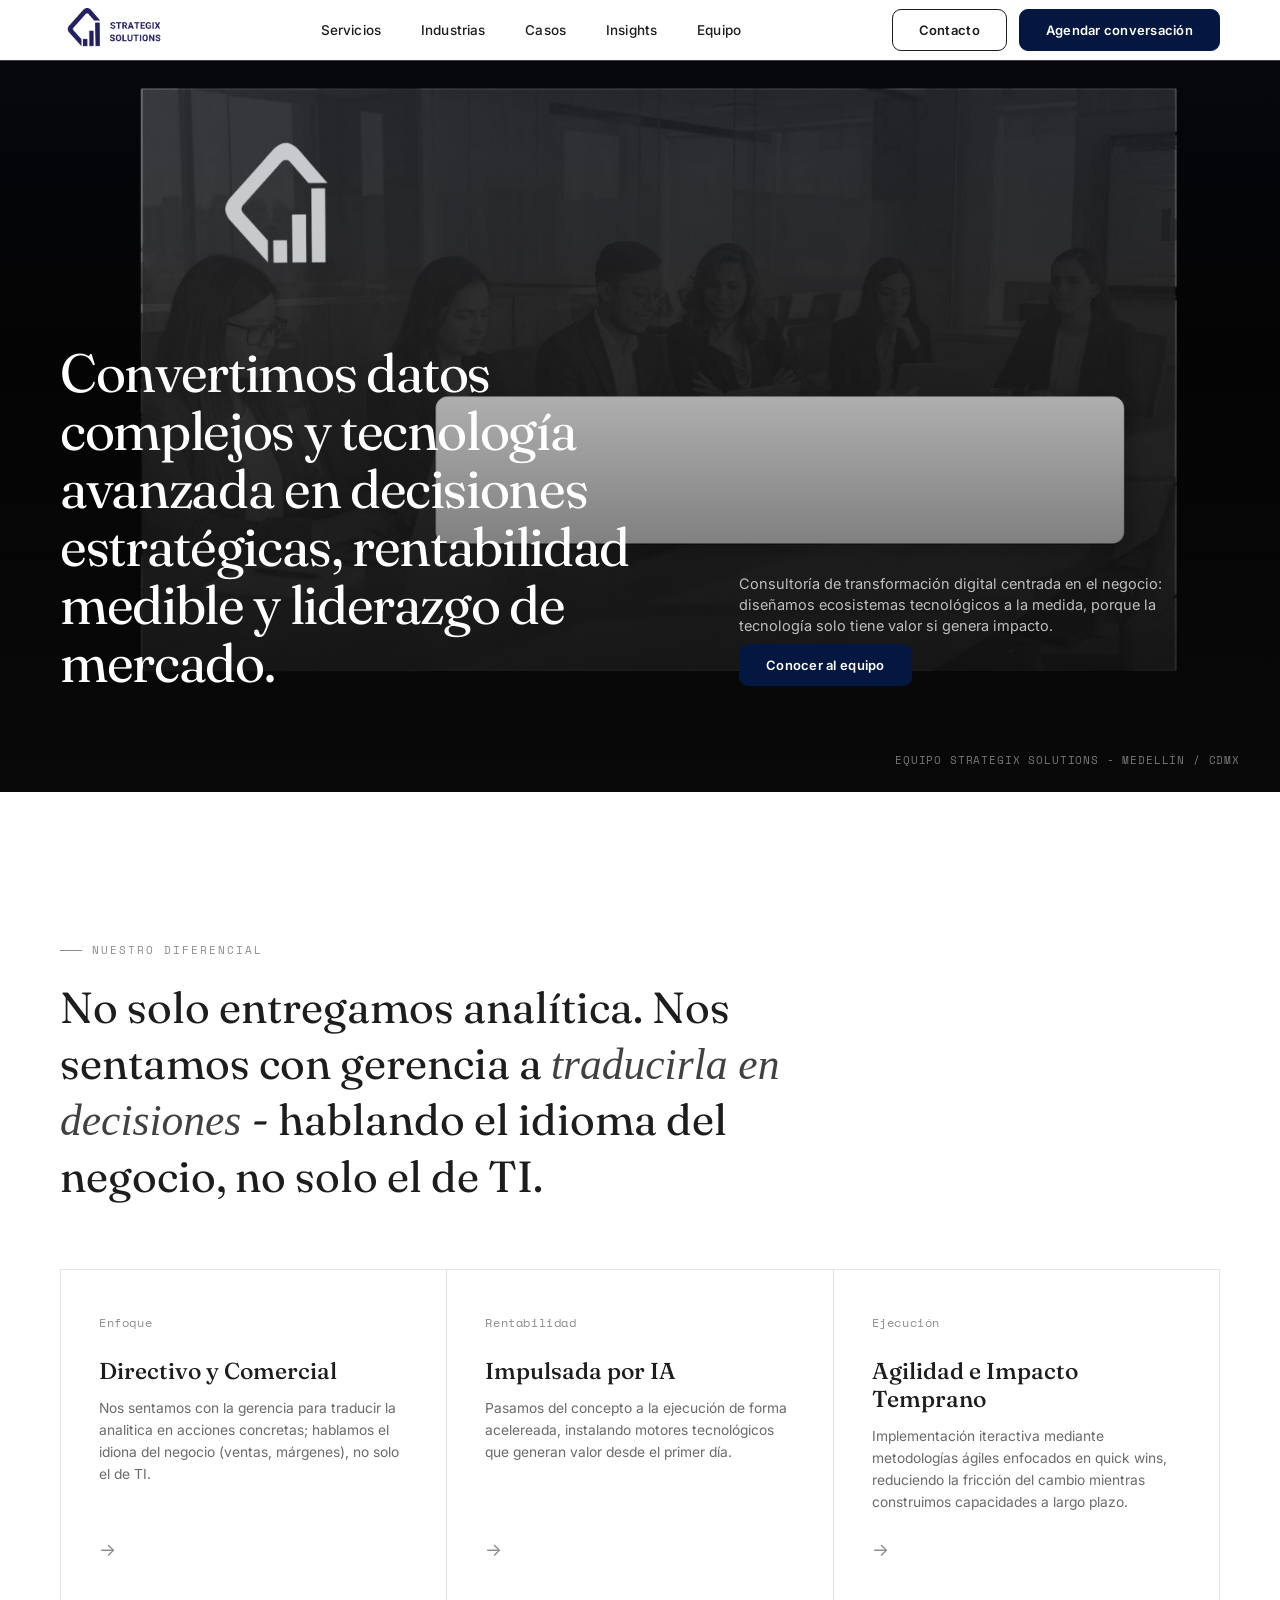
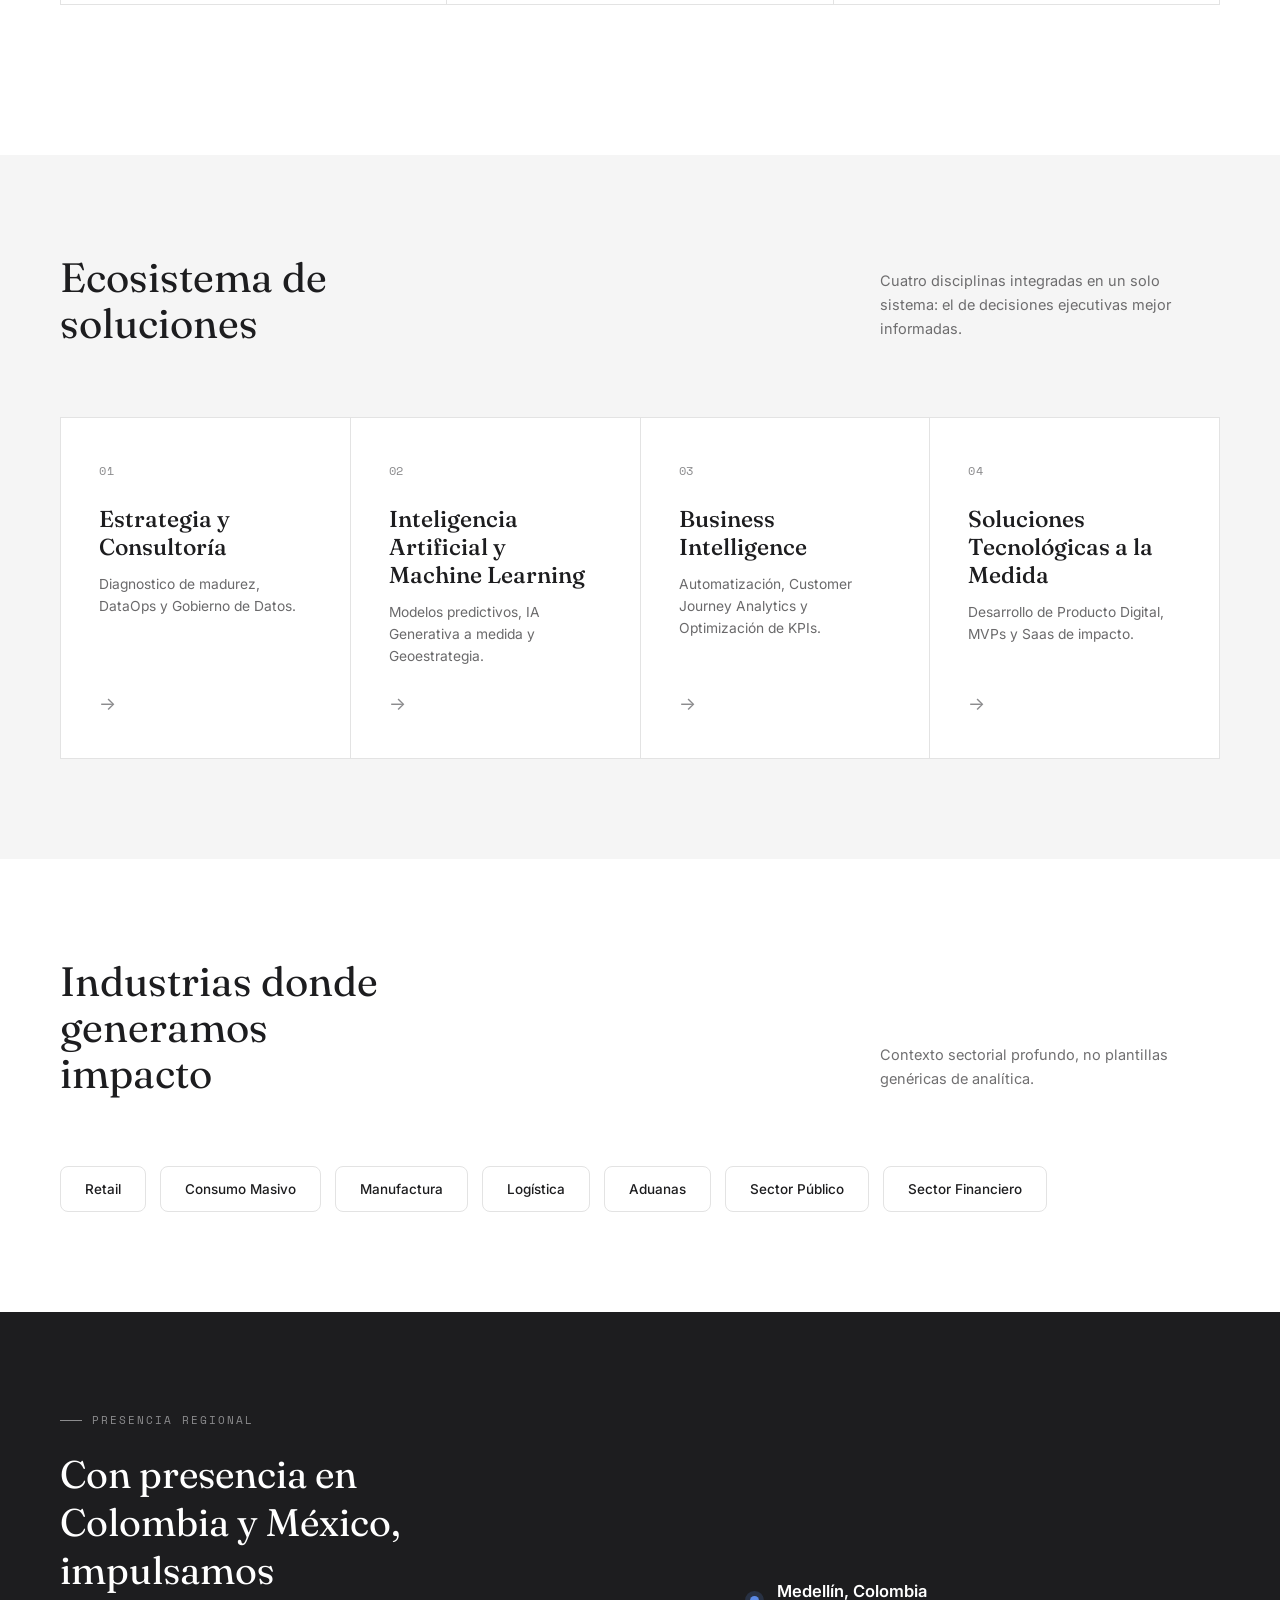
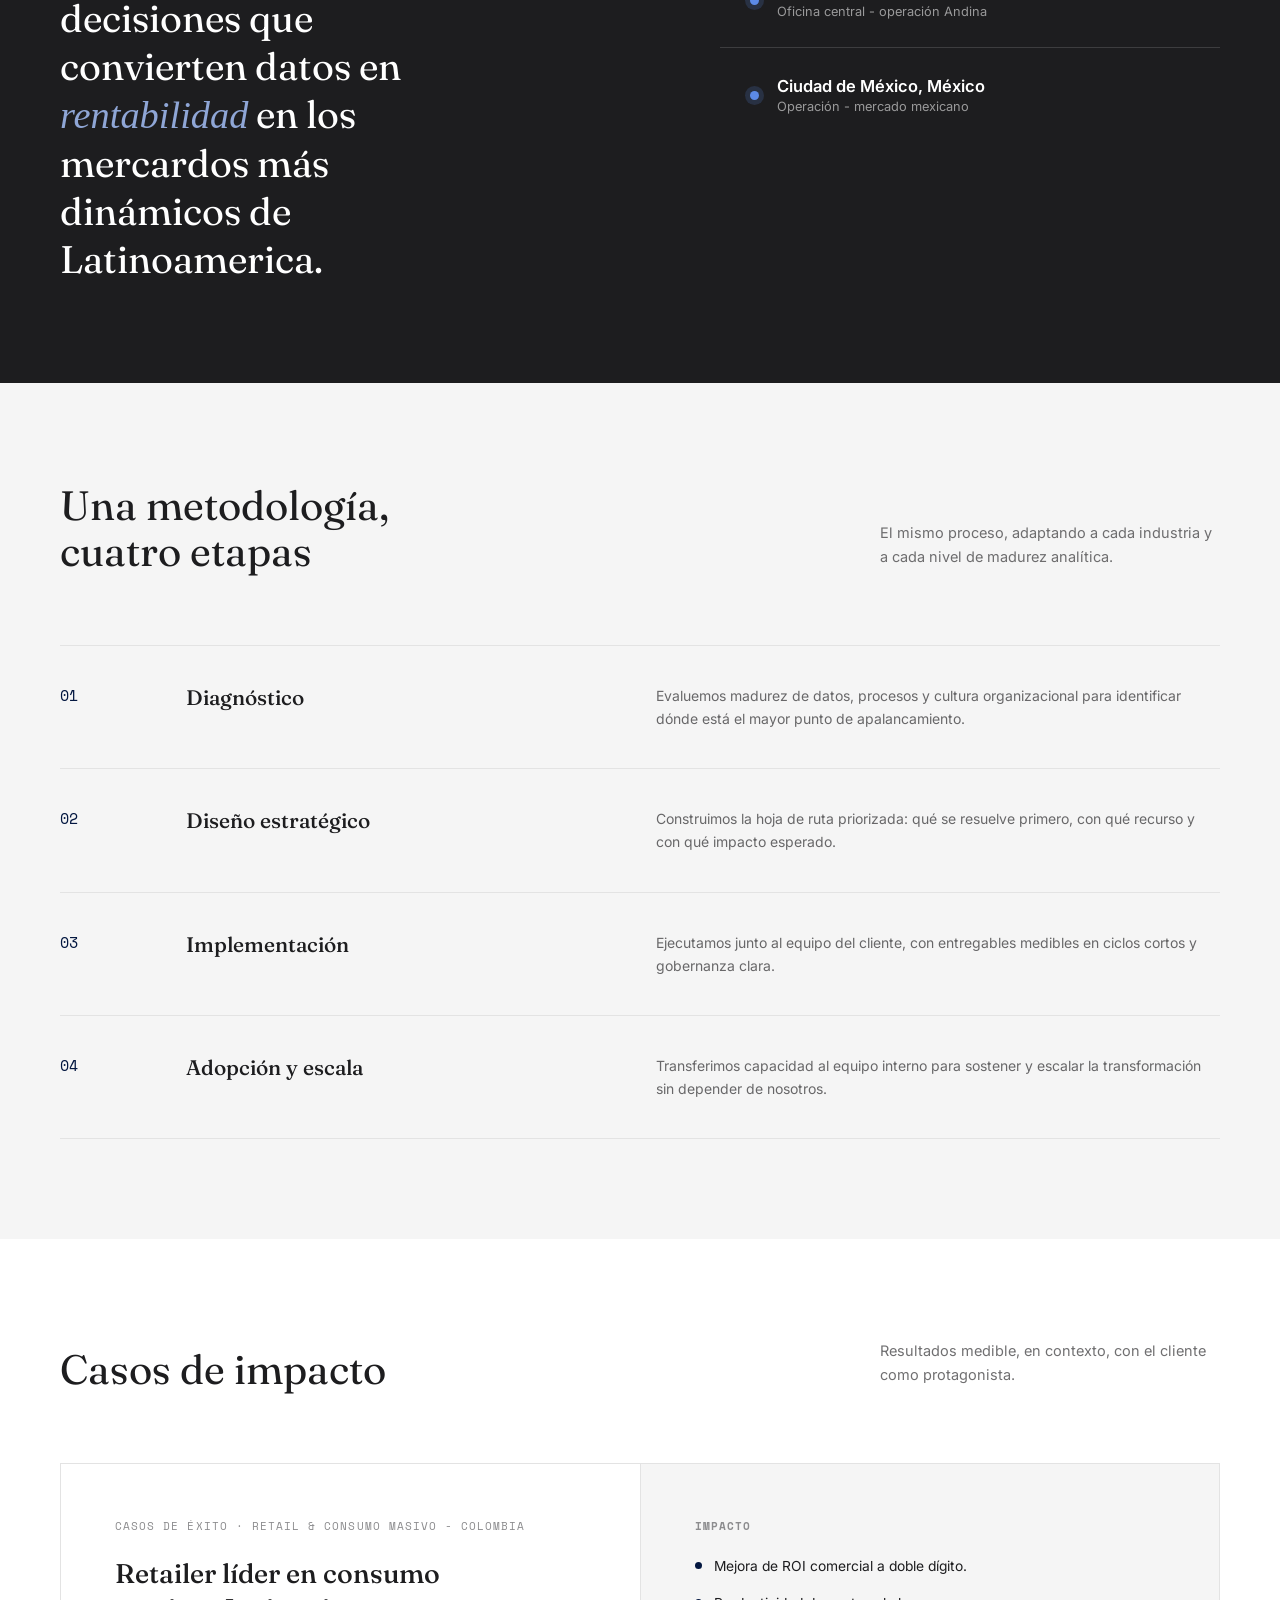
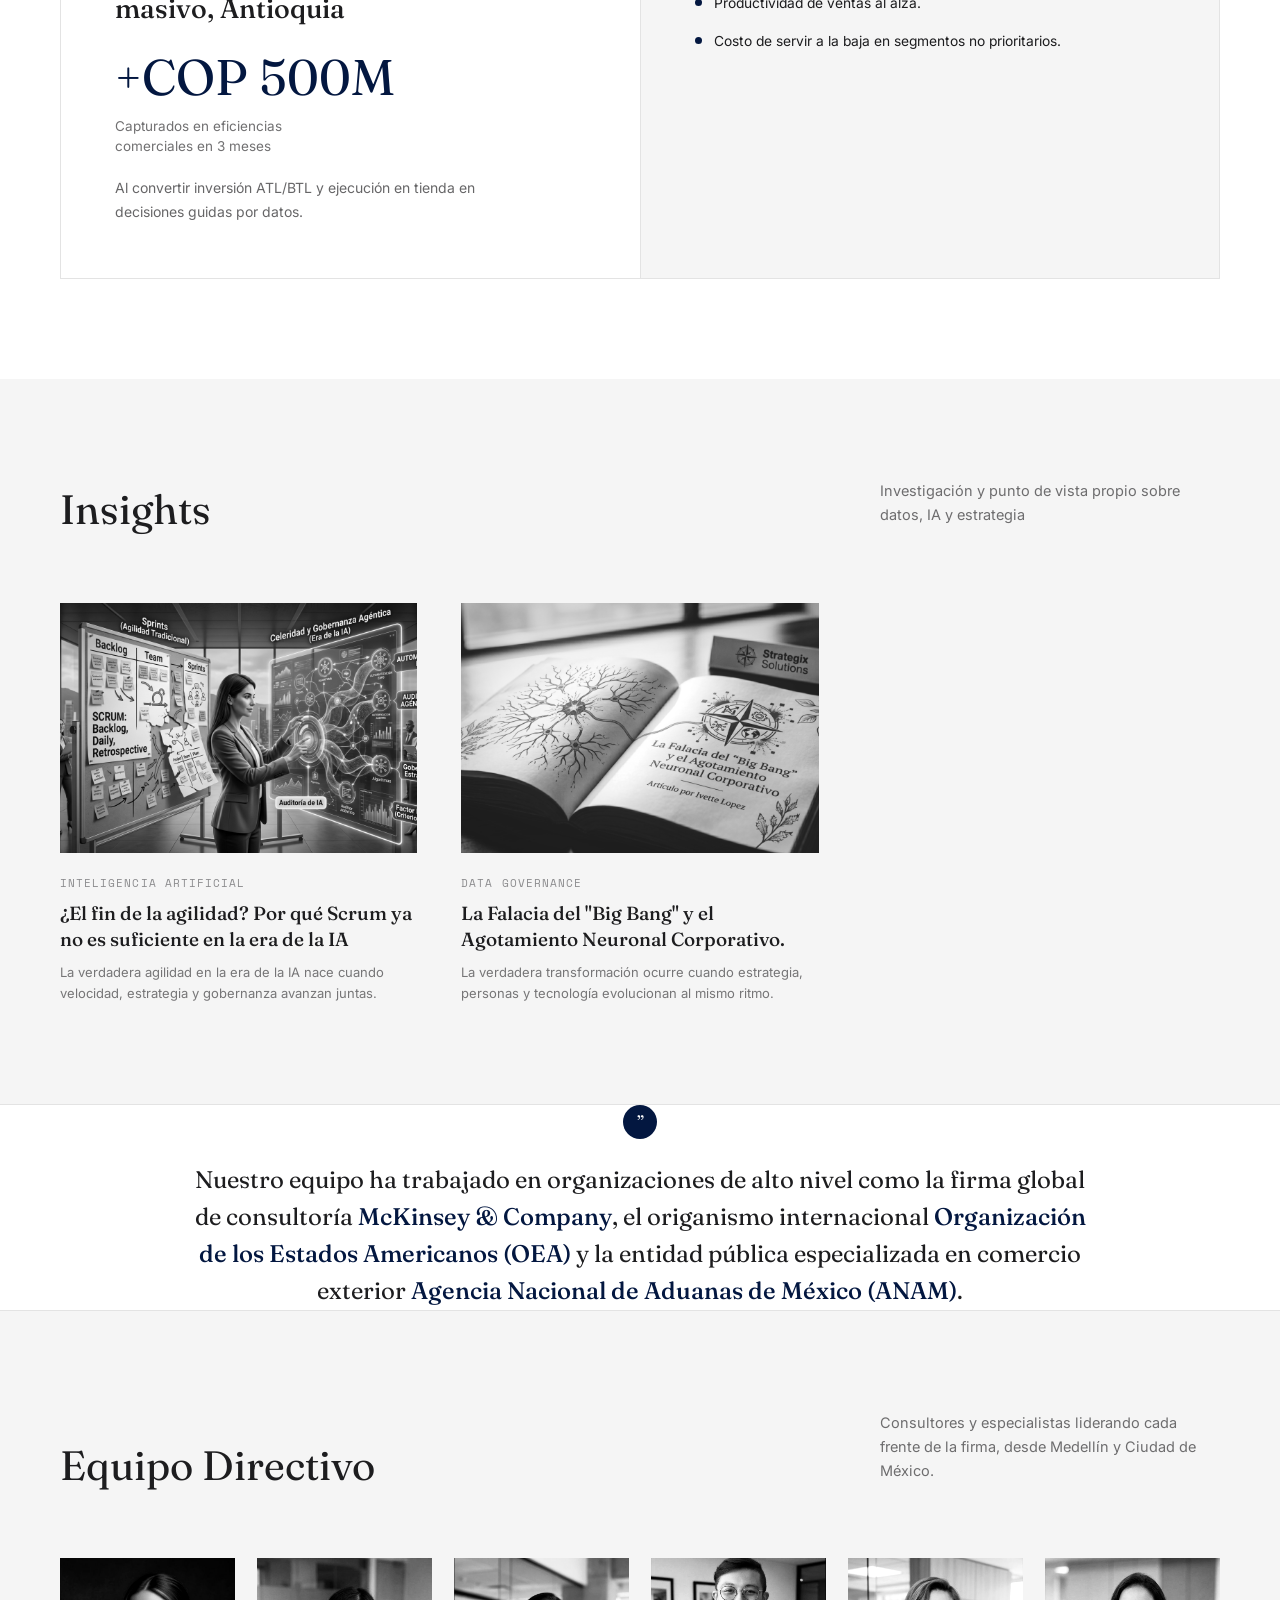
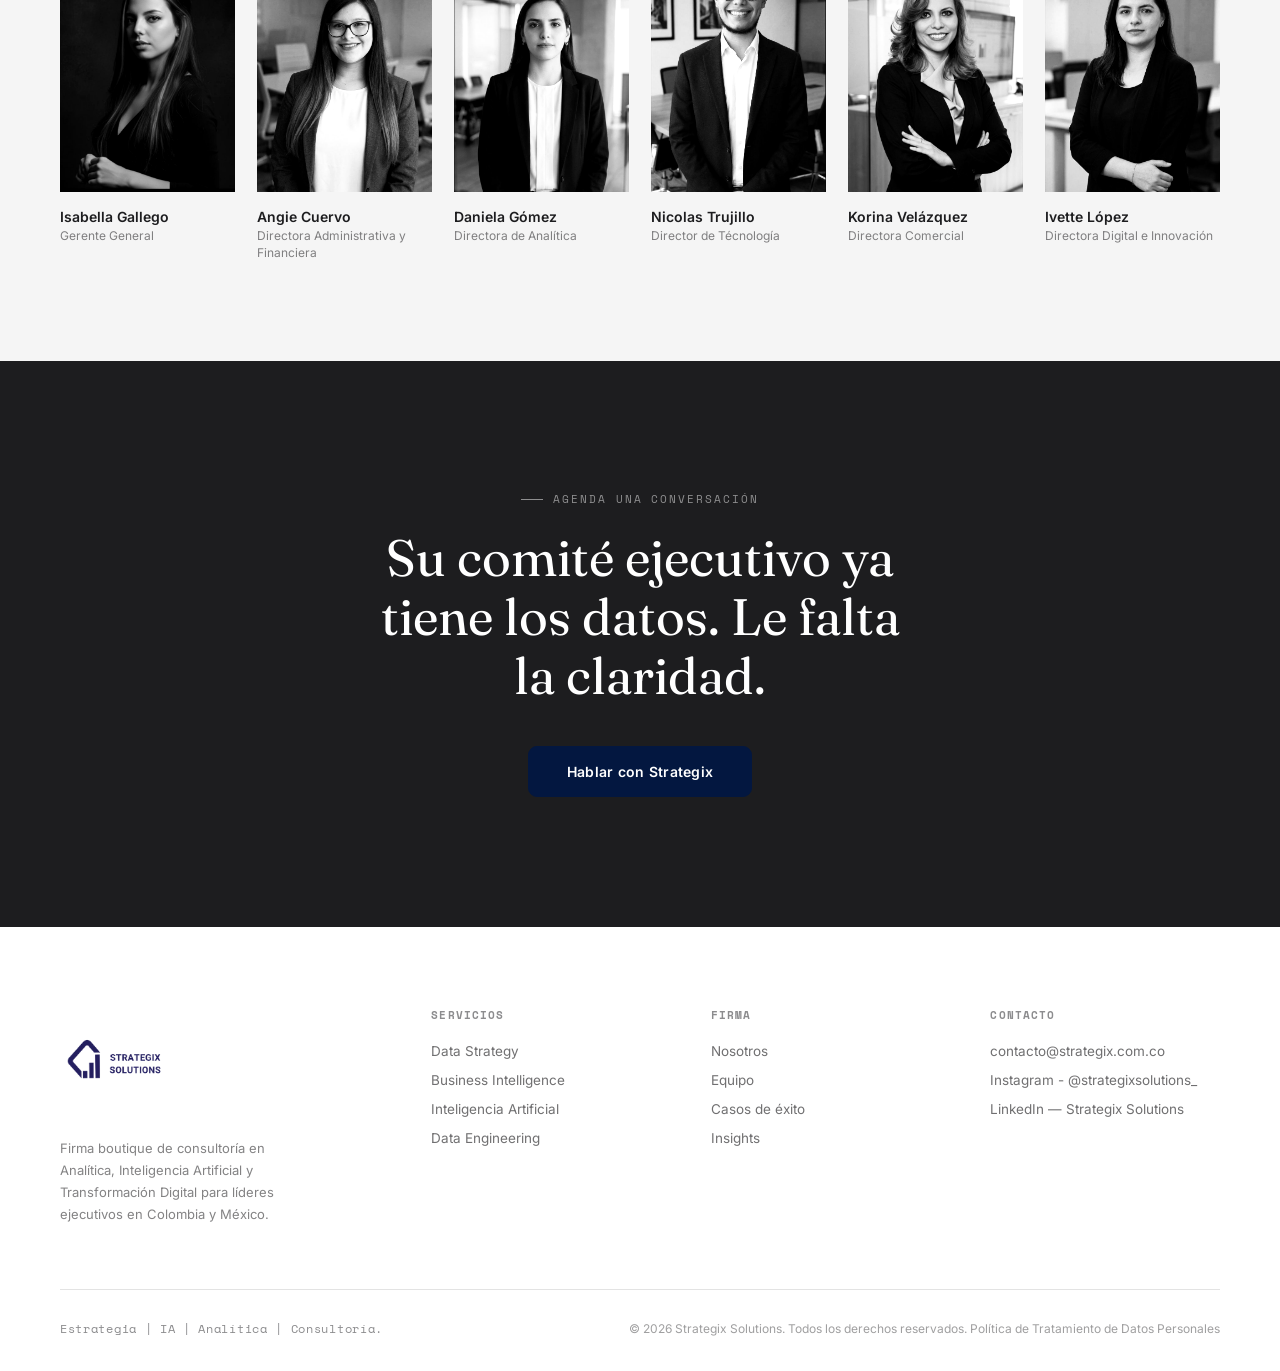
==== commit 2765c491: "responsive index" ====
--- a/index.html
+++ b/index.html
@@ -18,7 +18,7 @@
                     <img src="images/LOGO/IMAGO AZUL SIN FONDO.png">
                 </div>
 
-                <nav>
+                <nav id="mainNav" aria-label="Navegación principal">
                     <a href="#servicios">Servicios</a>
                     <a href="#sectores">Industrias</a>
                     <a href="#casos">Casos</a>
@@ -26,9 +26,12 @@
                     <a href="#equipo">Equipo</a>
                 </nav>
 
-                <div style="display: flex; gap: 12px;">
+                <div class="header-actions">
                     <a href="https://wa.me/5215626000648" class="btn btn-ghost">Contacto</a>
                     <a href="mailto:contacto@strategix.com.co" class="btn btn-primary">Agendar conversación</a>
+                    <button class="menu-toggle" type="button" aria-label="Abrir menú" aria-controls="mainNav" aria-expanded="false">
+                        <span></span><span></span><span></span>
+                    </button>
                 </div>
             </div>
         </header>
@@ -400,7 +403,28 @@
 
         <script>
             const header = document.getElementById('siteHeader');
-           
+            const menuToggle = document.querySelector('.menu-toggle');
+            const mainNav = document.getElementById('mainNav');
+
+            if (menuToggle && mainNav) {
+                menuToggle.addEventListener('click', () => {
+                    const isOpen = mainNav.classList.toggle('open');
+                    menuToggle.classList.toggle('open', isOpen);
+                    menuToggle.setAttribute('aria-expanded', String(isOpen));
+                    menuToggle.setAttribute('aria-label', isOpen ? 'Cerrar menú' : 'Abrir menú');
+                    document.body.classList.toggle('menu-open', isOpen);
+                });
+                mainNav.querySelectorAll('a').forEach(link => {
+                    link.addEventListener('click', () => {
+                        mainNav.classList.remove('open');
+                        menuToggle.classList.remove('open');
+                        menuToggle.setAttribute('aria-expanded', 'false');
+                        menuToggle.setAttribute('aria-label', 'Abrir menú');
+                        document.body.classList.remove('menu-open');
+                    });
+                });
+            }
+
             const io = new IntersectionObserver((entries) => {
                 entries.forEach(e => { if(e.isIntersecting){ e.target.classList.add('in'); io.unobserve(e.target); } });
             }, {threshold:0.15});
--- a/styles.css
+++ b/styles.css
@@ -1,1326 +1,1196 @@
-/*TOKENS*/
-       :root {
-        --navy:  #1A1750;
-        --blue:  #2B2880;
-        --sky:   #4A7FC1;
-        --gold:  #B8972A;
-        --gold2: #C9A84C;
-        --white: #FFFFFF;
-        --f2:    #F7F6F3;
-        --f5:    #F2F1EE;
-        --g2:    #E2E3EC;
-        --g4:    #8892A4;
-        --g6:    #47506A;
-        --serif: "Playfair Display", Georgia, serif;
-        --sans:  "DM Sans", system-ui, sans-serif;
-        --mono:  "DM Mono", monospace;
-        --ease:  cubic-bezier(.16,1,.3,1);
-        --mw:    1360px;
-       }
-
-       *, *::before, *::after { box-sizing: border-box; margin: 0; padding: 0; }
-       html { font-size: 16px; scroll-behavior: smooth; }
-       body {
-        font-family: var(--sans);
-        color: var(--navy);
-        background: var(--white);
-        -webkit-font-smoothing: antialiased;
-        overflow-x: hidden;
-       }
-
-       img { display: block; max-width: 100%; }
-       a { text-decoration: none; color: inherit; }
-       .w { max-width: var(--mw); margin: 0 auto; padding: 0 3rem; }
-
-       /*TYPES*/
-       .eyebrow {
-        font-family: var(--mono);
-        font-size: .61rem;
-        letter-spacing: .22em;
-        text-transform: uppercase;
-        color: var(--gold);
-        display: flex;
-        align-items: center;
-        gap: .65rem;
-        margin-bottom: 1.5rem;
-       }
-
-       .eyebrow::before {
-        content: "";
-        width: 1.75rem; height: 1px;
-        background: var(--gold);
-        flex-shrink: 0;
-       }
-
-       .h2 {
-        font-family: var(--serif);
-        font-size: clamp(2.4rem, 4vw, 4.5rem);
-        font-weight: 500;
-        line-height: 1.05;
-        letter-spacing: -.03em;
-       }
-
-       .h2 em { font-style: italic; color: var(--gold); }
-       .body-md { font-size: .95rem; line-height: 1.85; color: var(--g6); }
-       .body-sm { font-size: .83rem; line-height: 1.75; color: var(--g6); }
-       .rule { width: 2rem; height: 2px; background: var(--gold); margin: 1.5rem 0; }
-
-       /*REVEAL*/
-       .rv {
-        opacity: 0;
-        transform: translateY(14px);
-        transition: opacity .55s var(--ease), transform .55s var(--ease);
-       }
-       
-       .rv.on { opacity: 1; transform: none; }
-       .d1 { transition-delay: .07s; } .d2 { transition-delay: .14s; }
-       .d3 { transition-delay: .21s; } .d4 { transition-delay: .28s; }
-       .d5 { transition-delay: .35s; } .d6 { transition-delay: .42s; }
-
-       /*BUTTONS*/
-       .btn {
-        display: inline-flex;
-        align-items: center;
-        gap: .5rem;
-        font-family: var(--sans);
-        font-size: .73rem;
-        font-weight: 500;
-        letter-spacing: .09em;
-        text-transform: uppercase;
-        padding: .8rem 1.75rem;
-        border: 1.5px solid;
-        cursor: pointer;
-        transition: all .2s;
-        white-space: nowrap;
-       }
-
-       .btn-dark  { background: var(--navy); color: var(--white); border-color: var(--navy); }
-       .btn-dark:hover  { background: var(--blue); border-color: var(--blue); }
-       .btn-gold  { background: var(--gold); color: var(--white); border-color: var(--gold); }
-       .btn-gold:hover  { background: var(--gold2); border-color: var(--gold2); }
-       .btn-line  { background: transparent; color: var(--navy); border-color: var(--g2); }
-       .btn-line:hover  { border-color: var(--navy); }
-       .btn-line-w { background: transparent; color: var(--white); border-color: rgba(255,255,255,.28); }
-       .btn-line-w:hover { border-color: rgba(255,255,255,.65); }
-
-       .link-arrow {
-        display: inline-flex;
-        align-items: center;
-        gap: .45rem;
-        font-size: .73rem;
-        font-weight: 500;
-        letter-spacing: .09em;
-        text-transform: uppercase;
-        color: var(--navy);
-        border-bottom: 1.5px solid var(--gold);
-        padding-bottom: 1px;
-        transition: gap .2s, color .2s;
-       }
-       
-       .link-arrow:hover { gap: .8rem; color: var(--gold); }
-
-       /*HEADER*/
-       #hdr {
-        position: fixed;
-        top: 0; left: 0; right: 0;
-        z-index: 400;
-        background: rgba(255,255,255,.97);
-        backdrop-filter: blur(12px);
-        -webkit-backdrop-filter: blur(12px);
-        border-bottom: 1px solid var(--g2);
-        transition: box-shadow .3s;
-       }
-
-       #hdr.sh { box-shadow: 0 1px 16px rgba(26,23,80,.07); }
-
-       .hdr-inner {
-        max-width: var(--mw);
-        margin: 0 auto;
-        padding: 0 3rem;
-        height: 68px;
-        display: flex;
-        align-items: center;
-        gap: 2rem;
-       }
-
-       .hdr-logo img {
-        height: 160px;
-        width: auto;
-        display: block;
-        opacity: 1;
-       }
-
-      nav {
-        margin-left: auto;
-      }
-       
-       .hdr-nav {
-        display: flex;
-        align-items: center;
-        gap: 2.25rem;
-        list-style: none;
-       }
-
-       .hdr-nav a {
-        font-size: .73rem;
-        letter-spacing: .06em;
-        text-transform: uppercase;
-        color: var(--g4);
-        transition: color .18s;
-       }
-       
-       .hdr-nav a:hover { color: var(--navy); }
-       
-       .hdr-cta {
-        font-size: .71rem;
-        font-weight: 500;
-        letter-spacing: .08em;
-        text-transform: uppercase;
-        color: var(--navy);
-        border-bottom: 1.5px solid var(--gold);
-        padding-bottom: 1px;
-        transition: color .18s;
-        white-space: nowrap;
-       }
-       
-       .hdr-cta:hover { color: var(--gold); }
-
-       /*HERO CAROUSEL*/
-       #hero {
-        margin-top: 68px;
-        position: relative;
-        overflow: hidden;
-        background: var(--navy);
-        height: calc(100vh - 68px);
-        min-height: 520px;
-        max-height: 860px;
-       }
-
-       .carousel-track {
-        position: absolute;
-        inset: 0;
-        display: flex;
-        width: 200%;
-        transition: none;
-       }
-
-       .slide {
-        position: absolute;
-        inset: 0;
-        opacity: 0;
-        transition: opacity .9s ease;
-        pointer-events: none;
-        display: flex;
-        align-items: center;
-       }
-
-       .slide.active {
-        opacity: 1;
-        pointer-events: auto;
-       }
-
-       .slide-bg {
-        position: absolute;
-        inset: 0;
-        background-size: cover;
-        background-position: center;
-       }
-
-       .slide-overlay {
-        position: absolute;
-        inset: 0;
-        background: linear-gradient(
-            105deg,
-            rgba(15,12,44,.58) 0%,
-            rgba(15,12,44,.55) 55%,
-            rgba(15,12,44,.2) 100%
-        );
-       }
-
-       .slide-1 .slide-bg {
-         background-image: url('images/REDES SOCIALES/bienvenida_korina.png');
-         background-size: 100% 100%;
-         background-position: 75% ;
-       }
-
-       .slide-2 .slide-bg {
-        background-image: url('images/REDES SOCIALES/servicios_1.png');
-        background-size: 100% 100%;
-         background-position: 75% ;
-       }
-       
-       .slide-content {
-        display: none
-       }
-
-       .slide-eyebrow {
-        font-family: var(--mono);
-        font-size: .6rem;
-        letter-spacing: .24em;
-        text-transform: uppercase;
-        color: var(--gold2);
-        display: flex;
-        align-items: center;
-        gap: .6rem;
-        margin-bottom: 1.5rem;
-        opacity: 0;
-        transform: translateY(10px);
-        transition: opacity .6s var(--  ) .1s, transform .6s var(--ease) .1s;
-       }
-
-       .slide.active .slide-eyebrow {
-        opacity: 1; transform: none;
-       }
-
-       .slide-eyebrow::before {
-        content: "";
-        width: 1.75rem; height: 1px;
-        background: var(--gold2);
-        flex-shrink: 0;
-       }
-
-       .slide-title {
-        font-family: var(--serif);
-        font-size: clamp(2.4rem, 4.5vw, 4.2rem);
-        font-weight: 500;
-        color: var(--white);
-        line-height: 1.1;
-        letter-spacing: -.025em;
-        margin-bottom: 1.5rem;
-        max-width: 640px;
-        opacity: 0;
-        transform: translateY(14px);
-        transition: opacity .65s var(--ease) .22s, transform .65s var(--ease) .22s;
-       }
-
-       .slide.active .slide-title {
-        opacity: 1; transform: none;
-       }       
-
-       .slide-title em { font-style: italic; color: var(--gold2); }
-       
-       .slide-sub {
-        font-size: 1rem;
-        line-height: 1.75;
-        color: rgba(255,255,255,.55);
-        max-width: 420px;
-        margin-bottom: 2.25rem;
-        opacity: 0;
-        transform: translateY(14px);
-        transition: opacity .65s var(--ease) .36s, transform .65s var(--ease) .36s;
-       }
-
-       .slide.active .slide-sub {
-        opacity: 1; transform: none;
-       }
-
-       .slide-actions {
-        display: flex;
-        gap: .85rem;
-        align-items: center;
-        opacity: 0;
-        transform: translateY(10px);
-        transition: opacity .6s var(--ease) .48s, transform .6s var(--ease) .48s;
-       }
-
-       .slide.active .slide-actions {
-        opacity: 1; transform: none;
-       }
-
-      .slide-services {
-       display: flex;
-       flex-direction: column;
-       gap: .55rem;
-       margin-bottom: 2rem;
-       opacity: 0;
-       transform: translateY(10px);
-       transition: opacity .65s var(--ease) .3s, transform .65s var(--ease) .3s;
-      }
-
-      .slide.active .slide-services { opacity: 1; transform: none; }
-
-      .svc-line {
-       display: flex;
-       align-items: center;
-       gap: .75rem;
-       font-size: .84rem;
-       font-weight: 400;
-       color: rgba(255,255,255,.7);
-       letter-spacing: .02em;
-      }
-
-      .svc-line::before {
-       content: "";
-       width: 1.25rem; height: 1px;
-       background: var(--gold2);
-       flex-shrink: 0;
-      }
-
-      .carousel-dots {
-       position: absolute;
-       bottom: 2rem;
-       left: 50%;
-       transform: translateX(-50%);
-       display: flex;
-       gap: .6rem;
-       z-index: 10;
-      }
-      .dot {
-        width: 24px; height: 2px;
-        background: rgba(255,255,255,.28);
-        cursor: pointer;
-        transition: background .3s, width .3s;
-        border: none;
-        padding: 0;
-      }
-
-      .dot.active {
-        background: var(--gold2);
-        width: 40px;
-      }
-
-      .carousel-progress {
-        position: absolute;
-        bottom: 0; left: 0;
-        height: 2px;
-        background: var(--gold);
-        width: 0%;
-        z-index: 10;
-        transition: width linear;
-      }
-
-      /*REFERENCE STRIP*/
-      #strip {
-        background: var(--white);
-        border-bottom: 1px solid var(--g2);
-        padding: 1.25rem 0;
-      }
-
-      .strip-inner {
-        max-width: var(--mw); margin: 0 auto; padding: 0 3rem;
-        display: flex; align-items: center; gap: 3.5rem; flex-wrap: wrap;
-      }
-
-      .strip-lbl {
-        font-family: var(--mono);
-        font-size: .57rem;
-        letter-spacing: .2em;
-        text-transform: uppercase;
-        color: var(--blue);
-        white-space: nowrap;
-        flex-shrink: 0;
-      }
-
-      .strip-items { display: flex; align-items: center; gap: 2.5rem; flex-wrap: wrap; }
-      .strip-item {
-        font-family: var(--serif);
-        font-size: .82rem;
-        font-weight: 600;
-        color: var(--navy);
-        opacity: .45;
-        letter-spacing: .02em;
-        transition: opacity .18s;
-      }
-      .strip-item:hover { opacity: .85; color: var(--navy); }
-
-      /*INTRO — texto del carrusel como sección estática*/
-      #intro {
-        padding: 7rem 0;
-        background: var(--f2);
-        border-bottom: 1px solid var(--g2);
-      }
-
-      .intro-grid {
-        display: grid;
-        grid-template-columns: 1fr 1fr;
-        gap: 6rem;
-        align-items: start;
-      }
-
-      .intro-svc-list {
-        margin-top: 1.75rem;
-        border-top: 1px solid var(--g2);
-      }
-
-      .intro-svc-line {
-        display: flex;
-        align-items: center;
-        gap: .75rem;
-        font-size: .88rem;
-        color: var(--g6);
-        padding: .7rem 0;
-        border-bottom: 1px solid var(--g2);
-      }
-
-      .intro-svc-line::before {
-        content: "";
-        width: 1.25rem; height: 1px;
-        background: var(--gold);
-        flex-shrink: 0;
-      }
-
-      .intro-actions {
-        margin-top: 2rem;
-        display: flex;
-        gap: .85rem;
-        flex-wrap: wrap;
-      }
-
-      .intro-h3 {
-        font-family: var(--serif);
-        font-size: clamp(1.25rem, 1.8vw, 1.6rem);
-        font-weight: 500;
-        color: var(--navy);
-        line-height: 1.22;
-        margin-bottom: 1.5rem;
-      }
-
-      .intro-h3 em { font-style: italic; color: var(--gold); }
-
-      /* VALUE*/
-      #value { padding: 12rem 0; background: var(--white); }
-
-      .value-grid {
-        display: grid;
-        grid-template-columns: 1fr 1fr;
-        gap: 8rem;
-        align-items: center;
-      }
-
-      .pillars { margin-top: 2.25rem; border-top: 1px solid var(--g2); }
-
-      .pillar {
-        display: grid;
-        grid-template-columns: 2.5rem 1fr;
-        gap: 1.1rem;
-        padding: 1.35rem 0;
-        border-bottom: 1px solid var(--g2);
-      }
-
-      .p-n {
-        font-family: var(--serif);
-        font-size: 1rem;
-        font-weight: 600;
-        letter-spacing: .05em;
-        color: var(--gold);
-        padding-top: 2px;
-      }
-
-      .p-t {
-        font-family: var(--serif);
-        font-size: 1rem;
-        font-weight: 500;
-        color: var(--navy);
-        margin-bottom: .28rem;
-      }
-      
-      .p-b { font-size: .82rem; line-height: 1.7; color: var(--g6); }
-
-      .val-img-col { position: relative; padding-bottom: 3rem; }
-
-      .val-photo {
-        width: 90%;
-        aspect-ratio: 3/5;
-        object-fit: cover;
-        object-position: right center;
-        display: block;
-      }
-
-      .val-accent {
-        position: absolute;
-        top: 0; left: 0;
-        width: 2px; height: 3.5rem;
-        background: var(--gold);
-      }
-
-      .val-badge {
-        position: absolute;
-        bottom: 0; right: 0;
-        background: var(--gold);
-        padding: 1.35rem 1.65rem;
-        box-shadow: 0 6px 28px rgba(184,151,42,.22);
-      }
-
-      .vb-n {
-        font-family: var(--serif);
-        font-size: 2.2rem;
-        font-weight: 700;
-        color: var(--white);
-        line-height: 1;
-      }
-
-      .vb-l { font-size: .68rem; color: rgba(255,255,255,.75); margin-top: .18rem; }
-
-      /* SERVICES GRID */
-      #services { padding: 12rem 0; background: var(--f2); }
-
-      .svc-hd {
-        display: grid;
-        grid-template-columns: 1fr 1fr;
-        gap: 5rem;
-        align-items: end;
-        margin-bottom: 3.5rem;
-      }
-
-      .svc-grid {
-        display: grid;
-        grid-template-columns: repeat(4, 1fr);
-        border: 1px solid var(--g2);
-        background: var(--g2);
-        gap: 1px;
-      }
-      
-      .sc {
-        background: var(--white);
-        padding: 3rem 2.2rem;
-        position: relative;
-        overflow: hidden;
-        transition: all .35s ease;
-      }
-
-      .sc::after {
-        content: "";
-        position: absolute;
-        top: 0; left: 0; right: 0;
-        height: 2px;
-        background: var(--gold);
-        transform: scaleX(0);
-        transform-origin: left;
-        transition: transform .32s var(--ease);
-      }
-
-      .sc:hover { 
-        transform: translateY(-8px);
-        box-shadow: 0, 30px, 60px, rgba(26,23,80,.08);
-       }
-
-      .sc:hover::after { transform: scaleX(1); }
-
-      .sc-n {
-        font-family: var(--mono);
-        font-size: .9rem;
-        letter-spacing: .18em;
-        color: var(--gold);
-        margin-bottom: .1rem;
-        font-weight: 500;
-      }
-
-      .sc-icon {
-        width: 28px; height: 28px;
-        margin-bottom: 1rem;
-        opacity: .38;
-        transition: opacity .2s;
-      }
-
-      .sc:hover .sc-icon { opacity: .72; }
-
-      .sc-t {
-        font-family: var(--serif);
-        font-size: 1rem;
-        font-weight: 500;
-        color: var(--navy);
-        line-height: 1.3;
-        margin-bottom: .6rem;
-      }
-
-      .sc-b { font-size: .77rem; line-height: 1.7; color: var(--g6); margin-bottom: 1.2rem; }
-
-      .sc-tags { display: flex; flex-direction: column; gap: .25rem; }
-
-      .sc-tag {
-        font-family: var(--mono);
-        font-size: .56rem;
-        letter-spacing: .06em;
-        color: var(--g4);
-        padding-left: .55rem;
-        position: relative;
-      }
-
-      .sc-tag::before { content: "—"; position: absolute; left: 0; color: var(--gold); opacity: .4; }
-
-      /*METRICS BAR*/
-      #metrics {
-        background: var(--navy);
-        border-top: 2px solid var(--gold);
-        padding: 2.5rem 0;
-        min-height: 5px;
-        overflow: hidden;
-      }
-
-      .met-grid {
-        display: grid;
-        grid-template-columns: repeat(4, 1fr);
-      }
-
-      .met-item {
-        padding: 0 2.5rem;
-        border-right: 1px solid rgba(255,255,255,.09);
-      }
-
-      .met-item:first-child { padding-left: 0; }
-
-      .met-item:last-child { border-right: none; }
-
-      .met-n {
-        font-family: var(--serif);
-        font-size: clamp(1.6rem, 2.6vw, 2.5rem);
-        font-weight: 500;
-        color: var(--white);
-        line-height: 1;
-        margin-bottom: .5rem;
-      }
-
-      .met-n em { font-style: normal; color: var(--gold2); }
-
-      .met-l { font-size: .8rem; line-height: 1.6; color: rgba(255,255,255,.38); }
-
-      .met-img{
-        width: 260px;
-        height: auto;
-        display: block;
-        margin-bottom: 1rem;
-      }
-
-      /*CASO*/
-      #caso { padding: 12rem 0; background: var(--white); }
-
-      .caso-grid {
-        display: grid;
-        grid-template-columns: 7fr 5fr;
-        gap: 7rem;
-        align-items: start;
-      }
-
-      .caso-tag {
-        font-family: var(--mono);
-        font-size: .59rem;
-        letter-spacing: .2em;
-        text-transform: uppercase;
-        color: var(--gold);
-        margin-bottom: 1.2rem;
-      }
-
-      .caso-list { border-top: 1px solid var(--g2); margin: 1.5rem 0 2.25rem; }
-
-      .cl {
-        display: flex;
-        gap: .85rem;
+:root{
+    --white: #ffffff;
+    --pearl: #f5f5f5;
+    --line: #e3e3e3;
+    --gray-mid: #8c8c8e;
+    --carbon: #414042;
+    --ink: #1d1d1f;
+    --blue: #031740;
+    --blue-hover: #0a2a5c;
+    --serif: 'Fraunces', serif;
+    --sans: 'Inter', sans-serif;
+    --mono: 'Space Mono', monospace;
+}
+
+*{
+    margin:0;
+    padding: 0;
+    box-sizing: border-box;
+}
+
+html{scroll-behavior: smooth;}
+
+body{
+    font-family: var(--sans);
+    color: var(--carbon);
+    background: var(--white);
+    -webkit-font-smoothing: antialiased;
+    overflow-x: hidden;
+}
+
+a{
+    color: inherit;
+    text-decoration: none;
+}
+
+img{
+    max-width: 100%;
+    display: block;
+}
+
+.wrap{
+    max-width: 1240px;
+    margin: 0 auto;
+    padding: 0 40px;
+}
+
+.eyebrow{
+    font-family: var(--mono);
+    font-size: 11px;
+    letter-spacing: 0.18em;
+    text-transform: uppercase;
+    color: var(--gray-mid);
+    display: flex;
+    align-items: center;
+    gap: 10px;
+    margin-bottom: 22px;
+}
+
+.eyebrow::before{
+    content: '';
+    width: 22px;
+    height: 1px;
+    background: var(--gray-mid);
+    display: inline-block;
+}
+
+.reveal{
+    opacity: 0;
+    transform: translateY(28px);
+    transition: opacity .8s cubic-bezier(.2,.7,.2,1), transform .8s cubic-bezier(.2,.7,.2,1);
+}
+
+.reveal.in{
+    opacity: 1;
+    transform: translateY(0);
+}
+
+@media (prefers-reduced-motion: reduce){
+    .reveal{opacity:1; transform: none; transition: none;}
+    html{scroll-behavior: auto;}
+}
+
+/* ---------- HEADER ---------- */
+header{
+    position: fixed;
+    top: 0;
+    left: 0;
+    right: 0;
+    z-index: 100;
+    background: var(--white);
+    transition: background .5s ease, padding .5s ease, border-color .5s ease;
+    border-bottom: 1px solid;
+}
+
+header.solid{
+    background: rgba(255, 255, 255, 0.94);
+    backdrop-filter: blur(14px);
+    border-color: var(--line);
+}
+
+header .wrap{
+    display: flex;
+    align-items: center;
+    justify-content: space-between;
+    height: 60px;
+}
+
+.logo-mark{
+    display: flex;
+    align-items: center;
+    gap: 10px;
+    outline: none;
+    -webkit-tap-highlight-color: transparent;
+    user-select: none;
+}
+
+.logo-mark img{
+    height: 110px;
+    width: auto;
+    display: block;
+    border-radius: 3px;
+    transition: transform .35s ease;
+}
+
+.logo-mark:hover img{transform: scale(1.02);}
+
+nav{display: flex; gap: 40px;}
+
+nav a{
+    font-size: 13.5px;
+    font-weight: 500;
+    letter-spacing: 0.01em;
+    position: relative;
+    padding: 4px 0;
+    color: var(--ink);
+}
+
+header.solid nav a{color: var(--ink);}
+
+nav a::after{
+    content: '';
+    position: absolute;
+    left: 0;
+    bottom: -2px;
+    width: 0;
+    height: 2px;
+    background: currentColor;
+    transition: width .35s ease;
+}
+
+nav a:hover::after{width: 100%;}
+
+.btn{
+    font-family: var(--sans);
+    font-weight: 600;
+    font-size: 13px;
+    letter-spacing: 0.02em;
+    padding: 12px 26px;
+    border-radius: 9px;
+    display: inline-flex;
+    align-items: center;
+    gap: 8px;
+    transition: all .35s ease;
+    cursor: pointer;
+}
+
+.btn-primary{
+    background: var(--blue);
+    color: var(--white);
+    border: 1px solid var(--blue);
+}
+
+.btn-primary:hover{
+    background: var(--blue-hover);
+    border-color: var(--blue-hover);
+    transform: translateY(-1px);
+}
+
+.btn-ghost{
+    border: 1px solid var(--ink);
+    color: var(--ink);
+}
+
+/* ---------- BANNER (foto de equipo) ---------- */
+.team-banner{
+    position: relative;
+    min-height: 88vh;
+    display: flex;
+    align-items: flex-end;
+    overflow: hidden;
+    background: linear-gradient(180deg, #3a3a3c, #232325 55%, #141416);
+}
+
+.team-banner .photo-layer{
+    position: absolute;
+    inset: 0;
+    width: 100%;
+    height: 100%;
+    object-fit: cover;
+    object-position: center 30%;
+    filter: grayscale(100%) contrast(1.05);
+    opacity: 0.9;
+}
+
+.team-banner .photo-overlay{
+    position: absolute;
+    inset: 0;
+    background: linear-gradient(180deg, rgba(3,23,64,0.15) 0%, rgba(10,10,11,0.15) 40%, rgba(10,10,11,0.82) 100%);
+}
+
+.team-banner-content{
+    display: grid;
+    grid-template-columns: 1.35fr 1fr;
+    gap: 30px;
+    align-items: end;
+}
+
+.team-banner h1 {
+    font-family: var(--serif);
+    font-weight: 400;
+    color: var(--white);
+    line-height: 1.08;
+    position: relative;
+
+    font-size: clamp(52px, 4.2vw, 68px);
+    max-width: 800px;
+    margin: 0;
+    letter-spacing: -0.025em;
+}
+
+.team-banner .side{
+    max-width: 100%;
+    padding-bottom: 6px;
+    background: transparent;
+}
+
+.team-banner .side p{
+    color: rgba(255, 255, 255, 0.72);
+    font-size: 14.5px;
+    line-height: 1.45;
+    margin-bottom: 8px;
+}
+
+.caption-tag{
+    position: absolute;
+    bottom: 24px;
+    right: 40px;
+    z-index: 3;
+    font-family: var(--mono);
+    font-size: 10.5px;
+    letter-spacing: 0.08em;
+    text-transform: uppercase;
+    color: rgba(255, 255, 255, 0.45);
+}
+
+/* ---------- SIGNAL DIVIDER ---------- */
+.signal-divider{
+    width: 100%;
+    height: 64px;
+    display: block;
+}
+
+/* ---------- SECTION SHELL ---------- */
+section{padding: 100px 0;}
+
+.alt{background: var(--pearl);}
+
+.section-head{
+    display: flex;
+    justify-content: space-between;
+    align-items: flex-end;
+    gap: 40px;
+    margin-bottom: 70px;
+}
+
+.section-head h2{
+    font-family: var(--serif);
+    font-weight: 400;
+    font-size: clamp(30px,3.2vw,46px);
+    color: var(--ink);
+    line-height: 1.12;
+    max-width: 14ch;
+}
+
+.section-head .sub{
+    max-width: 340px;
+    font-size: 14.5px;
+    line-height: 1.65;
+    color: var(--carbon);
+    opacity: 0.75;
+    padding-bottom: 6px;
+}
+
+/* ---------- MANIFESTO ---------- */
+.manifesto{padding: 150px 0;}
+
+.manifesto blockquote{
+    font-family: var(--serif);
+    font-weight: 400;
+    font-size: clamp(26px,3.4vw,48px);
+    line-height: 1.28;
+    color: var(--ink);
+    max-width: 1000px;
+}
+
+.manifesto blockquote strong{
+    font-weight: 500;
+    font-style: italic;
+    color: var(--carbon);
+}
+
+.manifesto-foot{
+    margin-top: 44px;
+    display: flex;
+    gap: 60px;
+    flex-wrap: wrap;
+}
+
+.manifesto-foot div{
+    border-left: 2px solid var(--blue);
+    padding-left: 16px;
+}
+
+.manifesto-foot .num{
+    font-family: var(--mono);
+    font-size: 26px;
+    color: var(--blue);
+}
+
+.manifesto-foot .lbl{
+    font-size: 12.5px;
+    color: var(--carbon);
+    opacity: 0.65;
+    margin-top: 4px;
+}
+
+/* ---------- SERVICIOS ---------- */
+.services-grid{
+    display: grid;
+    grid-template-columns: repeat(3,1fr);
+    gap: 1px;
+    background: var(--line);
+    border: 1px solid var(--line);
+}
+
+.services-grid.cols-4{grid-template-columns: repeat(4,1fr);}
+
+@media (max-width:1180px) {
+    .services-grid.cols-4{grid-template-columns: repeat(2,1fr);}
+}
+
+.service-card{
+    background: var(--white);
+    padding: 44px 38px;
+    min-height: 280px;
+    display: flex;
+    flex-direction: column;
+    justify-content: space-between;
+    transition: background .4s ease;
+    position: relative;
+}
+
+.service-card:hover{background: var(--ink);}
+
+.service-card:hover *{color: var(--white) !important;}
+
+.service-card:hover .service-num{color: rgba(255, 255, 255, 0.5) !important;}
+
+.service-num{
+    font-family: var(--mono);
+    font-size: 12px;
+    color: var(--gray-mid);
+    letter-spacing: 0.05em;
+}
+
+.service-card h3{
+    font-family: var(--serif);
+    font-weight: 500;
+    font-size: 23px;
+    color: var(--ink);
+    margin: 26px 0 12px;
+}
+
+.service-card p{
+    font-size: 13.8px;
+    line-height: 1.6;
+    color: var(--carbon);
+    opacity: 0.78;
+}
+
+.service-arrow{
+    margin-top: 26px;
+    font-size: 18px;
+    color: var(--gray-mid);
+    transition: transform .35s ease;
+}
+
+.service-card:hover .service-arrow{
+    transform: translateX(6px);
+    color: var(--white);
+}
+
+/* ---------- SECTORES ---------- */
+.chips{
+    display: flex;
+    flex-wrap: wrap;
+    gap: 14px;
+}
+
+.chip{
+    font-size: 13.5px;
+    font-weight: 500;
+    padding: 14px 24px;
+    border: 1px solid var(--line);
+    border-radius: 8px;
+    color: var(--ink);
+    transition: all .3s ease;
+    cursor: default;
+}
+
+.chip:hover{
+    border-color: var(--ink);
+    background: var(--ink);
+    color: var(--white);
+}
+
+/* ---------- PRESENCIA REGIONAL ---------- */
+.presence{
+    background: var(--ink);
+    color: var(--white);
+}
+
+.presence .wrap{
+    display: grid;
+    grid-template-columns: 1.2fr 1fr;
+    gap: 60px;
+    align-items: center;
+}
+
+.presence h2{
+    font-family: var(--serif);
+    font-weight: 400;
+    color: var(--white);
+    font-size: clamp(28px,3vw,42px);
+    line-height: 1.25;
+    max-width: 16ch;
+}
+
+.presence h2 strong{
+    font-weight: 500;
+    font-style: italic;
+    color: #8fa6d6;
+}
+
+.presence-locations{
+    display: flex;
+    flex-direction: column;
+    gap: 1px;
+    background: rgba(255, 255, 255, 0.14);
+}
+
+.presence-loc{
+    background: var(--ink);
+    padding: 28px 30px;
+    display: flex;
+    align-items: center;
+    gap: 18px;
+}
+
+.presence-dot{
+    width: 9px;
+    height: 9px;
+    border-radius: 50%;
+    background: #5c8ae6;
+    flex-shrink: 0;
+    box-shadow: 0 0 0 5px rgba(92, 138, 230, 0.18);
+}
+
+.presence-loc h4{
+    font-size: 16.5px;
+    font-weight: 600;
+    color: var(--white);
+    margin-bottom: 3px;
+}
+
+.presence-loc p{
+    font-size: 12.8px;
+    color: rgba(255, 255, 255, 0.55);
+}
+
+@media (max-width:980px) {
+    .presence{
+        grid-template-columns: 1fr;
+        gap: 40px;
+    }
+}
+
+/* ---------- METODOLOGIA ---------- */
+.method-list{border-top: 1px solid var(--line);}
+
+.method-row{
+    display: grid;
+    grid-template-columns: 90px 1fr 1.3fr;
+    gap: 36px;
+    padding: 38px 0;
+    border-bottom: 1px solid var(--line);
+    align-items: start;
+}
+
+.method-row .m-num{
+    font-family: var(--mono);
+    font-size: 15px;
+    color: var(--blue);
+}
+
+.method-row h4{
+    font-family: var(--serif);
+    font-weight: 500;
+    font-size: 21px;
+    color: var(--ink);
+}
+
+.method-row p{
+    font-size: 14px;
+    line-height: 1.65;
+    color: var(--carbon);
+    opacity: 0.78;
+}
+
+/* ---------- CASOS ---------- */
+.case{
+    display: grid;
+    grid-template-columns: repeat(3,1fr);
+    gap: 30px;
+}
+
+.case-card{
+    border: 1px solid var(--line);
+    padding: 36px 30px 30px;
+    transition: transform .4s ease, box-shadow -4s ease;
+}
+
+.case-card:hover{
+    transform: translateY(-6px);
+    box-shadow: 0 24px 50px -20px rgba(0, 0, 0, 0.14);
+}
+
+.case-tag{
+    font-family: var(--mono);
+    font-size: 10.5px;
+    letter-spacing: 0.1em;
+    text-transform: uppercase;
+    color: var(--gray-mid);
+    margin-bottom: 20px;
+}
+
+.case-stat{
+    font-family: var(--serif);
+    font-size: 44px;
+    color: var(--blue);
+    font-weight: 400;
+    margin-bottom: 6px;
+}
+
+.case-stat span{color: var(--gray-mid);}
+
+.case-card h4{
+    font-size: 15px;
+    font-weight: 600;
+    color: var(--ink);
+    margin-bottom: 12px;
+    line-height: 1.4;
+}
+
+.case-card p{
+    font-size: 13.3px;
+    line-height: 1.6;
+    color: var(--carbon);
+    opacity: 0.75;
+}
+
+.featured-case{
+    border: 1px solid var(--line);
+    display: grid;
+    grid-template-columns: 1fr 1px 1fr;
+}
+
+.fc-main{
+    padding: 54px 54px 54px 0;
+    grid-column: 1;
+}
+
+.fc-main{padding: 54px;}
+
+.fc-divider{background: var(--line);}
+
+.fc-side{
+    padding: 54px;
+    background: var(--pearl);
+}
+
+.fc-tag{
+    font-family: var(--mono);
+    font-size: 10.5px;
+    letter-spacing: 0.1em;
+    text-transform: uppercase;
+    color: var(--gray-mid);
+    margin-bottom: 22px;
+}
+
+.fc-main h3{
+    font-family: var(--serif);
+    font-weight: 500;
+    font-size: 27px;
+    color: var(--ink);
+    line-height: 1.3;
+    margin-bottom: 26px;
+    max-width: 22ch;
+}
+
+.fc-stat{
+    display: flex;
+    align-items: baseline;
+    gap: 14px;
+    margin-bottom: 20px;
+    flex-wrap: wrap;
+}
+
+.fc-stat .fig{
+    font-family: var(--serif);
+    font-size: 50px;
+    color: var(--blue);
+    line-height: 1;
+}
+
+.fc-stat .fig-label{
+    font-size: 13.5px;
+    color: var(--carbon);
+    opacity: 0.75;
+    line-height: 1.5;
+    max-width: 22ch;
+}
+
+.fc-main p.fc-desc{
+    font-size: 14px;
+    line-height: 1.7;
+    color: var(--carbon);
+    opacity: 0.8;
+    max-width: 40ch;
+}
+
+.fc-side h5{
+    font-family: var(--mono);
+    font-size: 11px;
+    letter-spacing: 0.1em;
+    text-transform: uppercase;
+    color: var(--gray-mid);
+    margin-bottom: 22px;
+}
+
+.fc-side ul{
+    list-style: none;
+    display: flex;
+    flex-direction: column;
+    gap: 16px;
+}
+
+.fc-side li{
+    display: flex;
+    gap: 12px;
+    font-size: 13.8px;
+    line-height: 1.55;
+    color: var(--ink);
+}
+
+.fc-side li::before{
+    content: '';
+    width: 7px;
+    height: 7px;
+    border-radius: 50%;
+    background: var(--blue);
+    flex-shrink: 0;
+    margin-top: 6px;
+}
+
+@media (max-width:900px) {
+    .featured-case{grid-template-columns: 1fr;}
+    .fc-divider{height: 1px;}
+}
+
+/* ---------- INSIGHTS ---------- */
+.insights{
+    display: grid;
+    grid-template-columns: repeat(3,1fr);
+    gap: 44px;
+}
+
+.insight-card a{display: block;}
+
+.insight-thumb{
+    aspect-ratio: 4/2.8;
+    background: linear-gradient(135deg, #d9d9db, #b9b9bc);
+    position: relative;
+    overflow: hidden;
+    margin-bottom: 22px;
+}
+
+.insight-thumb::after{
+    content: '';
+    position: absolute;
+    inset: 0;
+    background: repeating-linear-gradient(1000deg, transparent, transparent 26px rgba(0,0,0,0.45) 27px);
+}
+
+.insight-thumb img{
+    width: 100%;
+    height: 100%;
+    object-fit: cover;
+    filter: grayscale(100%) contrast(1.05);
+    transition: transform .5s ease;
+}
+
+.insight-cat{
+    font-family: var(--mono);
+    font-size: 10.5px;
+    letter-spacing: 0.1em;
+    text-transform: uppercase;
+    color: var(--gray-mid);
+    margin-bottom: 10px;
+}
+
+.insight-card h4{
+    font-family: var(--serif);
+    font-weight: 500;
+    font-size: 19px;
+    color: var(--ink);
+    line-height: 1.35;
+    margin-bottom: 10px;
+}
+
+.insight-card p{
+    font-size: 13px;
+    color: var(--carbon);
+    opacity: 0.7;
+    line-height: 1.6;
+}
+
+/* ---------- CREDENCIAL ---------- */
+.credential-strip{
+    padding: 70px;
+    border-top: 1px solid var(--line);
+    border-bottom: 1px solid var(--line);
+    text-align: center;
+}
+
+.credential-strip p{
+    font-family: var(--serif);
+    font-size: clamp(18px,2vw,24px);
+    line-height: 1.55;
+    color: var(--ink);
+    max-width: 900px;
+    margin: 0 auto;
+    font-weight: 400;
+}
+
+.credential-strip p strong{
+    color: var(--blue);
+    font-weight: 500;
+}
+
+.credential-mark{
+    width: 34px;
+    height: 34px;
+    border-radius: 50%;
+    background: var(--blue);
+    color: var(--white);
+    display: flex;
+    align-items: center;
+    justify-content: center;
+    margin: 0 auto 22px;
+    font-size: 17px;
+    font-family: var(--serif);
+}
+
+/* ---------- EQUIPO ---------- */
+.team-grid{
+    display: grid;
+    grid-template-columns: repeat(6,1fr);
+    gap: 22px;
+}
+
+.team-member{text-align: left;}
+
+.team-photo{
+    aspect-ratio: 3/4;
+    overflow: hidden;
+    margin-bottom: 16px;
+    background: var(--pearl);
+}
+
+.team-photo img{
+    width: 100%;
+    height: 100%;
+    object-fit: cover;
+    filter: grayscale(100%) contrast(1.05);
+    transition: transform .5s ease;
+}
+
+.team-member:hover .team-photo img{transform: scale(1.04);}
+
+.team-member h4{
+    font-size: 14px;
+    font-weight: 600;
+    color: var(--ink);
+    margin-bottom: 3px;
+}
+
+.team-member p{
+    font-size: 12px;
+    color: var(--carbon);
+    opacity: 0.65;
+    line-height: 1.4;
+}
+
+@media (max-width:980px) {
+    .team-grid{
+        grid-template-columns: repeat(3,1fr);
+        gap: 20px;
+    }
+}
+
+@media (max-width:600px) {
+    .team-grid{ grid-template-columns: repeat(2,1fr);}
+}
+
+/* ---------- CTA FINAL ---------- */
+.cta-final{
+    background: var(--ink);
+    color: var(--white);
+    padding: 130px;
+    text-align: center;
+    position: relative;
+    overflow: hidden;
+}
+
+.cta-final .wrap{
+    position: relative;
+    z-index: 2;
+}
+
+.cta-final .eyebrow{
+    color: rgba(255, 255, 255, 0.5);
+    justify-content: center;
+}
+
+.cta-final .eyebrow::before{background: rgba(255, 255, 255, 0.5);}
+
+.cta-final h2{
+    font-family: var(--serif);
+    font-weight: 400;
+    font-size: clamp(32px,4vw,58px);
+    max-width: 16ch;
+    margin: 0 auto 40px;
+    line-height: 1.15;
+}
+
+.cta-final .btn-primary{
+    padding: 16px 38px;
+    font-size: 14px;
+}
+
+/* ---------- FOOTER ---------- */
+footer{
+    background:var(--white);
+    padding:80px 0 34px;
+}
+
+.footer-top{
+    display:grid;
+    grid-template-columns:1.4fr repeat(3,1fr);
+    gap:50px;
+    padding-bottom:64px;
+    border-bottom:1px solid var(--line);
+}
+.footer-brand img{
+    height:110px;
+    width:auto;
+    border-radius:3px;
+    user-select: none;
+}
+  
+.footer-brand p{
+    font-size:13px;
+    line-height:1.7;
+    color:var(--carbon);
+    opacity:0.65;
+    margin-top:20px;
+    max-width:32ch;
+}
+
+.footer-col h5{
+    font-family:var(--mono);
+    font-size:11px;
+    letter-spacing:0.1em;
+    text-transform:uppercase;
+    color:var(--gray-mid);
+    margin-bottom:20px;
+}
+
+.footer-col a{
+    display:block;
+    font-size:13.5px;
+    color:var(--carbon);
+    opacity:0.75;
+    margin-bottom:13px;
+    transition:opacity .25s ease, color .25s ease;
+}
+
+.footer-col a:hover{
+    opacity:1;
+    color:var(--blue);
+}
+
+.footer-bottom{
+    display:flex;
+    justify-content:space-between;
+    align-items:center;
+    padding-top:30px;
+    flex-wrap:wrap;
+    gap:16px;
+}
+
+.footer-tagline{
+    font-family:var(--mono);
+    font-size:11.5px;
+    letter-spacing:0.06em;
+    color:var(--gray-mid);
+}
+
+.footer-legal{
+    font-size:12px;
+    color:var(--carbon);
+    opacity:0.5;
+}
+
+@media (max-width:980px) {
+    .wrap{padding: 0 22px;}
+
+    nav{display: none;}
+
+    header .btn-ghost{display: none;}
+
+    .team-banner{
         align-items: flex-start;
-        padding: .85rem 0;
-        border-bottom: 1px solid var(--g2);
-        font-size: .82rem;
-        line-height: 1.65;
-        color: var(--g6);
-      }
-
-      .cl::before { content: "—"; color: var(--gold); font-weight: 600; flex-shrink: 0; }
-
-      .caso-panel { position: sticky; top: 86px; }
-
-      .cm {
-        display: flex;
-        align-items: baseline;
-        gap: .85rem;
-        padding: 1.2rem 0;
-        border-bottom: 1px solid var(--g2);
-      }
-
-      .cm:first-child { border-top: 1px solid var(--g2); }
-
-      .cm-n {
-        font-family: var(--serif);
-        font-size: 1.8rem;
-        font-weight: 600;
-        color: var(--gold);
-        line-height: 1;
-        white-space: nowrap;
-      }
-
-      .cm-l { font-size: .78rem; line-height: 1.5; color: var(--g6); }
-
-      .caso-q {
-        margin-top: 1.75rem;
-        background: var(--f2);
-        padding: 1.65rem 1.85rem;
-        border-left: 2px solid var(--gold);
-        font-family: var(--serif);
-        font-size: .93rem;
-        font-style: italic;
-        color: var(--navy);
-        line-height: 1.65;
-      }
-
-      /*METHODOLOGY*/
-      #method { padding: 12rem 0; background: var(--f2); }
-
-      .meth-grid {
-        display: grid;
-        grid-template-columns: 1fr 1fr;
-        gap: 8rem;
-        align-items: start;
-      }
-
-      .msteps { margin-top: 2.25rem; }
-
-      .mstep {
-        display: grid;
-        grid-template-columns: 3rem 1fr;
-        gap: 1.1rem;
-        padding: 1.35rem 0;
-        border-top: 1px solid var(--g2);
-      }
-
-      .mstep:last-child { border-bottom: 1px solid var(--g2); }
-
-      .ms-l {
-        display: flex;
-        flex-direction: column;
-        align-items: center;
-        gap: 10px;
-        padding-top: 6px;
-        min-width: 55px;
-      }
-
-      .ms-n {
-        font-family: var(--mono);
-        font-size: .72rem;
-        letter-spacing: .14em;
-        color: var(--gold);
-      }
-
-      .ms-dot {
-        width: 9px; height: 9px;
-        border-radius: 50%;
-        background: var(--g2);
-        transition: background .22s;
-      }
-
-      .ms-line { width: 3px; flex: 1; min-height: 12px; background: var(--g2); }
-
-      .mstep:hover .ms-dot { background: var(--gold); }
-
-      .ms-t {
-        font-family: var(--serif);
-        font-size: 1rem;
-        font-weight: 500;
-        color: var(--navy);
-        margin-bottom: .28rem;
-        transition: color .2s;
-      }
-
-      .mstep:hover .ms-t { color: var(--blue); }
-
-      .ms-b { font-size: .8rem; line-height: 1.7; color: var(--g6); }
-
-      .meth-diag {
-        position: relative;
-        top: 86px;
-        background: transparent !important;
-        border: none;
-        aspect-ratio: 1;
-        overflow: hidden;
-      }
-
-      /*TEAM*/
-      #team { padding: 12rem 0; background: var(--white); }
-
-      .team-hd {
-        display: grid;
-        grid-template-columns: 1fr 1fr;
-        gap: 5rem;
-        align-items: end;
-        margin-bottom: 3.5rem;
-      }
-
-      .team-grid {
-        display: grid;
-        grid-template-columns: repeat(6, 1fr);
-        border: 1px solid var(--g2);
-        background: var(--g2);
-        gap: 1px;
-      }
-
-      .tc { background: var(--white); }
-
-      .tc-photo {
-        width: 100%;
-        aspect-ratio: 3/4;
-        overflow: hidden;
-        background: var(--f2);
-        position: relative;
-      }
-
-      .tc-photo img {
-        width: 100%; height: 100%;
-        object-fit: cover;
-        object-position: top;
-        filter: grayscale(35%);
-        transition: filter .35s, transform .45s var(--ease);
-      }
-
-      .tc:hover .tc-photo img {
-        filter: grayscale(20%);
-        transform: scale(1.03);
-      }
-
-      .tc-gl {
-        position: absolute;
-        bottom: 0; left: 0; right: 0;
-        height: 2px;
-        background: var(--gold);
-        transform: scaleX(0);
-        transform-origin: left;
-        transition: transform .35s var(--ease);
-      }
-
-      .tc:hover .tc-gl { transform: scaleX(1); }
-
-      .tc-info { padding: .75rem .85rem 1rem; }
-
-      .tc-role {
-        font-family: var(--mono);
-        font-size: .53rem;
-        letter-spacing: .14em;
-        text-transform: uppercase;
-        color: var(--gold);
-        margin-bottom: .18rem;
-      }
-
-      .tc-name {
-        font-family: var(--serif);
-        font-size: .88rem;
-        font-weight: 500;
-        color: var(--navy);
-        margin-bottom: .18rem;
-      }
-
-      .tc-bio { font-size: .7rem; line-height: 1.55; color: var(--g4); }
-
-      /*CTA FINAL*/
-      #cta {
-        padding: 10rem 0;
-        background: var(--white);
-        border-top: 1px solid var(--g2);
-      }
-
-      .cta-wrap {
-        max-width: 580px;
-        margin: 0 auto;
-        text-align: center;
-      }
-
-      .cta-label {
-        font-family: var(--mono);
-        font-size: .6rem;
-        letter-spacing: .22em;
-        text-transform: uppercase;
-        color: var(--gold);
-        display: flex;
-        align-items: center;
-        justify-content: center;
-        gap: .6rem;
-        margin-bottom: 2rem;
-      }
-
-      .cta-label::before, .cta-label::after {
-        content: "";
-        width: 1.5rem; height: 1px;
-        background: var(--gold);
-        flex-shrink: 0;
-      }
-
-      .cta-h {
-        font-family: var(--serif);
-        font-size: clamp(1.85rem, 2.8vw, 2.65rem);
-        font-weight: 500;
-        color: var(--navy);
-        line-height: 1.2;
-        letter-spacing: -.02em;
-        margin-bottom: 1.25rem;
-      }
-
-      .cta-h em { font-style: italic; color: var(--gold); }
-
-      .cta-body {
-        font-size: .93rem;
-        line-height: 1.8;
-        color: var(--g6);
-        margin-bottom: 2.75rem;
-      }
-
-      .cta-btn-wrap {
-        display: flex;
-        justify-content: center;
-        gap: 1rem;
-        flex-wrap: wrap;
-      }
-
-      /*FOOTER*/
-      footer {
-        background: var(--navy);
-        padding: 3.5rem 0 2rem;
-      }
-
-      .footer-in {
-        max-width: var(--mw);
-        margin: 0 auto;
-        padding: 0 3rem;
-        display: grid;
-        grid-template-columns: 2fr 1fr 1fr 1fr;
-        gap: 4rem;
-        margin-bottom: 3rem;
-      }
-      
-      .f-logo img {
-        height: 100px;
-        filter: brightness(0) invert(1);
-        opacity: .55;
-        margin-bottom: .85rem;
-      }
-
-      .f-p { font-size: .77rem; line-height: 1.75; 
-        color: rgba(255,255,255,.25); max-width: 240px; }
-
-      .f-t {
-        font-family: var(--mono);
-        font-size: .57rem;
-        letter-spacing: .2em;
-        text-transform: uppercase;
-        color: var(--gold);
-        margin-bottom: 1rem;
-      }
-
-      .f-links { list-style: none; display: flex; flex-direction: column; gap: .5rem; }
-      
-      .f-links a { font-size: .77rem; color: rgba(255,255,255,.27); transition: color .18s; }
-
-      .f-links a:hover { color: rgba(255,255,255,.65); }
-
-      .footer-bot {
-        max-width: var(--mw);
-        margin: 0 auto;
-        padding: 1.5rem 3rem 0;
-        border-top: 1px solid rgba(255,255,255,.06);
-        display: flex;
-        align-items: center;
-        justify-content: space-between;
-      }
-
-      .fc {
-        font-family: var(--mono);
-        font-size: .59rem;
-        letter-spacing: .08em;
-        color: rgba(255,255,255,.16);
-      }
-
-       /* ALIADOS*/
-       #aliados {
-        padding: 6rem 0;
-        background: var(--f2);
-        border-top: 1px solid var(--g2);
-       }
-       .aliados-hd {
-        display: flex;
-        align-items: flex-end;
-        justify-content: space-between;
-        gap: 3rem;
-        margin-bottom: 3.5rem;
-       }
-       .aliados-grid {
-        display: grid;
-        grid-template-columns: repeat(3, 1fr);
-        gap: 1.5rem;
-       }
-       .aliado {
-        background: var(--white);
-        border: 1px solid var(--g2);
-        padding: 3rem 2.5rem;
-        display: flex;
+        padding-top: 104px;
+        padding-bottom: 0;
+    }
+
+    .team-banner .wrap{padding-bottom: 44px;}
+
+    .team-banner-content{
+        grid-template-columns: 1fr;
+        gap: 28px;
+    }
+
+    .team-banner h1{
+        font-size: clamp(28px,7.8vw,38px);
+        line-height: 1.18;
+        max-width: 100%;
+    }
+
+    .team-banner .side{
+        max-width: 100%;
+        padding-bottom: 0;
+    }
+
+    .team-banner .side p{
+        font-size: 14px;
+        margin-bottom: 20px;
+    }
+
+    .services-grid{grid-template-columns: 1fr;}
+
+    .services-grid.cols-4{grid-template-columns: 1fr;}
+
+    .cases{grid-template-columns: 1fr;}
+
+    .insights{grid-template-columns: 1fr;}
+
+    .section-head{
         flex-direction: column;
         align-items: flex-start;
-        gap: 1.25rem;
-        transition: box-shadow .25s, border-color .25s;
-        position: relative;
-        overflow: hidden;
-       }
-       .aliado::before {
-        content: "";
-        position: absolute;
-        top: 0; left: 0; right: 0;
-        height: 2px;
-        background: var(--gold);
-        transform: scaleX(0);
-        transform-origin: left;
-        transition: transform .38s var(--ease);
-       }
-       .aliado:hover { box-shadow: 0 8px 32px rgba(26,23,80,.08); border-color: transparent; }
-       .aliado:hover::before { transform: scaleX(1); }
-       .aliado-icon {
-        width: 100%; height: 45%; padding: 10px;
-        border: 1px solid var(--g2);
-        background: var(--f2);
-        border-radius: 2px;
-        display: flex;
-        align-items: center;
-        justify-content: center;
-        flex-shrink: 0;
-        transition: border-color .25s, background .25s;
-       }
-       .aliado:hover .aliado-icon { border-color: var(--gold); background: rgba(184,151,42,.06); }
-       .aliado-icon svg { width: 26px; height: 26px; }
-       .aliado-icon img{
-          width: 80%;
-          height: 80%;
-          object-fit: contain;
-          display: block;
-        }
-       .aliado-name {
-        font-family: var(--serif);
-        font-size: 1.3rem;
-        font-weight: 500;
-        color: var(--navy);
-        letter-spacing: -.01em;
-        line-height: 1.1;
-       }
-       .aliado-desc { font-size: .8rem; line-height: 1.7; color: var(--g6); }
-       .aliado-tag {
-        font-family: var(--mono);
-        font-size: .55rem;
-        letter-spacing: .14em;
-        text-transform: uppercase;
-        color: var(--gold);
-        margin-top: auto;
-        padding-top: 1rem;
-        border-top: 1px solid var(--g2);
-        width: 100%;
-       }
-
-      /*RESPONSIVE*/
-      @media (max-width: 1100px) {
-        .team-grid { grid-template-columns: repeat(3, 1fr); }
-        .svc-grid { grid-template-columns: 1fr 1fr; }
-        .met-grid { grid-template-columns: 1fr 1fr; gap: 3rem; }
-        .met-item { border-right: none; padding: 0; }
-      }
-
-      @media (max-width: 860px) {
-        .hdr-inner { height: 64px; }
-        .hdr-inner { height: 60px; }
-        #hero { margin-top: 60px; height: calc(100vh - 60px); }
-        .w { padding: 0 1.75rem; }
-        .strip-inner { padding: 0 1.75rem; }
-        .hdr-inner { padding: 0 1.75rem; }
-        .value-grid, .svc-hd, .meth-grid, .caso-grid, .team-hd { grid-template-columns: 1fr; }
-        .val-img-col, .meth-diag { display: none; }
-        .team-grid { grid-template-columns: repeat(2, 1fr); }
-        .footer-in { grid-template-columns: 1fr 1fr; gap: 2rem; }
-        .footer-bot { padding: 1.5rem 1.75rem 0; }
-        .slide-content { padding: 0 1.75rem; }
-        .intro-grid { grid-template-columns: 1fr; gap: 3rem; }
-      }
-
-      @media (max-width: 580px) {
-        .team-grid { grid-template-columns: 1fr 1fr; }
-        .svc-grid { grid-template-columns: 1fr; }
-        .footer-in { grid-template-columns: 1fr; }
-        .cta-h { font-size: 1.65rem; }
-      }
-
-
-      /* =========================================
-      RESPONSIVE TABLET
-    ========================================= */
-    @media (max-width: 992px){
-
-        .hdr-inner{
-            padding: 0 1.5rem;
-            height: 72px;
-        }
-
-        .hdr-logo img{
-            height: 115px;
-        }
-
-        .hdr-nav{
-            gap: 1.2rem;
-        }
-
-        .hdr-nav a{
-            font-size: .65rem;
-        }
-
-        .hdr-cta{
-            font-size: .62rem;
-        }
-
-        .blog-grid{
-            grid-template-columns: 1fr 1fr;
-        }
-
-    }
-
-
-    /* =========================================
-      RESPONSIVE MOBILE
-    ========================================= */
-    @media (max-width: 768px){
-
-        html,
-        body{
-            overflow-x: hidden;
-        }
-
-        #hdr{
-            height: 64px;
-        }
-
-        .hdr-inner{
-            height: 64px;
-            padding: 0 .7rem;
-            gap: .5rem;
-        }
-
-        .hdr-logo img{
-            height: 60px;
-        }
-
-        .hdr-nav{
-            display: flex;
-            gap: .55rem;
-            flex-wrap: nowrap;
-        }
-
-        .hdr-nav a{
-            font-size: .5rem;
-        }
-
-        .hdr-cta{
-            display: inline-flex;
-            font-size: .4rem;
-            white-space: nowrap;
-        }
-
-        /* HERO */
-        #hero{
-            margin-top: 64px;
-            min-height: 100svh;
-            height: auto;
-        }
-
-        .slide{
-            min-height: 100svh;
-            align-items: flex-end;
-            padding: 2rem 0 3rem;
-        }
-
-        .slide-bg{
-            background-position: center center !important;
-        }
-
-        .slide-overlay{
-            background:
-            linear-gradient(
-                180deg,
-                rgba(15,12,44,.35) 0%,
-                rgba(15,12,44,.72) 55%,
-                rgba(15,12,44,.92) 100%
-            );
-        }
-
-        .slide-content{
-            display: block;
-        }
-
-        .slide-title{
-            font-size: clamp(2rem, 8vw, 3rem);
-            line-height: 1.08;
-            margin-bottom: 1rem;
-            max-width: 100%;
-        }
-
-        .slide-sub{
-            font-size: .92rem;
-            line-height: 1.7;
-            max-width: 100%;
-            margin-bottom: 1.5rem;
-            color: rgba(255,255,255,.82);
-        }
-
-        .slide-actions{
-            flex-direction: column;
-            align-items: stretch;
-            width: 100%;
-            gap: 1rem;
-        }
-
-        .slide-actions .btn{
-            width: 100%;
-            justify-content: center;
-        }
-        
-        #aliados{
-            padding: 5rem 0;
-        }
-
-        .aliados-grid{
-            grid-template-columns: 1fr;
-            gap: 1.5rem;
-        }
-
-        .aliado{
-            padding: 1.5rem;
-            text-align: center;
-        }
-
-        .aliado-icon{
-            width: 100%;
-            display: flex;
-            justify-content: center;
-            align-items: center;
-            margin-bottom: 1rem;
-        }
-
-        .aliado-icon img{
-            width: 140px;
-            max-width: 100%;
-            height: auto;
-            object-fit: contain;
-            display: block;
-        }
-
-        .aliado-name{
-            font-size: 1.1rem;
-        }
-
-        .aliado-desc{
-            font-size: .92rem;
-            line-height: 1.6;
-        }
-
-    }
-
-
-    /* =========================================
-      EXTRA SMALL DEVICES
-    ========================================= */
-    @media (max-width: 480px){
-
-        .hdr-logo img{
-            height: 80px;
-        }
-
-        .h2{
-            font-size: 1.9rem;
-        }
-
-        .blog-card-img-wrap{
-            height: 200px;
-        }
-
-        .allies-grid,
-        .partners-grid,
-        .logos-grid{
-            grid-template-columns: 1fr;
-        }
-
-    }+    }
+
+    .footer-top{grid-template-columns: 1fr 1fr;}
+
+    .method-row{
+        grid-template-columns: 1fr;
+        gap: 12px;
+    }
+
+    .caption-tag{display: none;}
+
+    section{padding: 84px 0;}
+}
+
+@media (max-width:480px) {
+    header .wrap{gap:10px;}
+
+    .logo-mark img{height:28px;}
+    
+    .btn-primary{padding:11px 20px;font-size:12.5px;}
+}
+/* =========================================================
+   RESPONSIVE REFINEMENT - Strategix Solutions
+   ========================================================= */
+.header-actions{
+    display:flex;
+    align-items:center;
+    gap:12px;
+    flex-shrink:0
+}
+
+.menu-toggle{
+    display:none;
+    width:42px;
+    height:42px;
+    padding:9px;
+    border:1px solid var(--line);
+    border-radius:9px;
+    background:var(--white);
+    cursor:pointer;
+    flex-direction:column;
+    justify-content:center;
+    gap:5px
+}
+
+.menu-toggle span{
+    display:block;
+    width:100%;
+    height:2px;
+    background:var(--ink);
+    transition:transform .25s ease,opacity .25s ease
+}
+
+.menu-toggle.open span:nth-child(1){transform:translateY(7px) rotate(45deg)}
+
+.menu-toggle.open span:nth-child(2){opacity:0}
+
+.menu-toggle.open span:nth-child(3){transform:translateY(-7px) rotate(-45deg)}
+
+html,body{max-width:100%;overflow-x:hidden}
+
+@media (max-width:1180px){
+    .wrap{padding-left:28px;padding-right:28px} 
+    header .wrap{gap:18px} nav{gap:22px}
+    .header-actions .btn{padding-left:18px;padding-right:18px}
+    .team-banner h1{font-size:clamp(46px,5vw,62px)}
+    .services-grid.cols-4{grid-template-columns:repeat(2,1fr)}
+    .presence .wrap{grid-template-columns:1fr 1fr}
+    .team-grid{grid-template-columns:repeat(3,1fr)}
+}
+
+@media (max-width:900px){
+    header .wrap{height:64px}
+    .logo-mark img{height:46px}
+    nav{display:none}
+    .header-actions .btn-ghost{display:none}
+    .header-actions .btn-primary{padding:10px 15px;font-size:12px}
+    .menu-toggle{display:flex}
+    nav.open{
+        display:flex;
+        position:absolute;
+        top:64px;
+        left:0;right:0;
+        flex-direction:column;
+        align-items:stretch;
+        gap:0;
+        padding:8px 22px 14px;
+        background:rgba(255,255,255,.98);
+        border-top:1px solid var(--line);
+        border-bottom:1px solid var(--line);
+        box-shadow:0 14px 30px rgba(0,0,0,.08)
+    }
+    nav.open a{
+        padding:14px 4px;
+        font-size:14px;
+        border-bottom:1px solid var(--line)
+    }
+    nav.open a:last-child{border-bottom:0}
+    nav.open a::after{display:none}
+    body.menu-open{overflow:hidden}
+    .team-banner{
+        min-height:760px;
+        padding-top:120px;
+        align-items:flex-end
+    }
+    .team-banner .wrap{padding-bottom:58px}
+    .team-banner-content{grid-template-columns:1fr;gap:28px}
+    .team-banner h1{
+        font-size:clamp(34px,7vw,52px);
+        line-height:1.12;
+        max-width:100%
+    }
+    .team-banner .side{max-width:620px}
+    .team-banner .side p{
+        font-size:14px;
+        line-height:1.55;
+        margin-bottom:18px
+    }
+    section{padding:82px 0}
+    .manifesto{padding:96px 0}
+    .section-head{margin-bottom:48px;gap:24px}
+    .section-head h2{max-width:100%}
+    .services-grid,.services-grid.cols-4{grid-template-columns:1fr}
+    .service-card{min-height:230px;padding:34px 28px}
+    .presence .wrap{grid-template-columns:1fr;gap:40px}
+    .presence h2{max-width:22ch}
+    .method-row{grid-template-columns:70px 1fr;gap:14px 22px}
+    .method-row p{grid-column:2}
+    .case{grid-template-columns:1fr}
+    .featured-case{grid-template-columns:1fr}
+    .fc-main,.fc-side{padding:38px 30px}
+    .fc-divider{height:1px}
+    .insights{grid-template-columns:1fr 1fr;gap:28px}
+    .credential-strip{padding:58px 0}
+    .team-grid{grid-template-columns:repeat(3,1fr);gap:20px}
+    .cta-final{padding:88px 0}
+    .footer-top{grid-template-columns:1fr 1fr;gap:40px 28px}
+    .footer-brand{grid-column:1 / -1}
+    .footer-brand img{height:80px;width:auto}
+}
+
+@media (max-width:600px){
+    .wrap{padding-left:18px;padding-right:18px}
+    header .wrap{height:60px;gap:8px}
+    .logo-mark img{height:38px;max-width:155px;object-fit:contain}
+    .header-actions{gap:7px}
+    .header-actions .btn-primary{padding:9px 11px;font-size:11px;white-space:nowrap}
+    .menu-toggle{width:38px;height:38px;padding:8px}
+    nav.open{top:60px;padding-left:18px;padding-right:18px}
+    .team-banner{min-height:700px;padding-top:100px}
+    .team-banner .wrap{padding-bottom:42px}
+    .team-banner h1{font-size:clamp(31px,9vw,42px);line-height:1.12}
+    .team-banner .side p{font-size:13.5px}
+    .team-banner .btn{width:100%;justify-content:center}
+    section{padding:68px 0}
+    .manifesto{padding:78px 0}
+    .eyebrow{font-size:10px;margin-bottom:17px}
+    .section-head{margin-bottom:38px}
+    .section-head h2{font-size:clamp(29px,8vw,38px)}
+    .section-head .sub{font-size:13.5px;max-width:100%}
+    .manifesto blockquote{font-size:clamp(27px,7.5vw,36px);line-height:1.25}
+    .service-card{min-height:0;padding:30px 24px}
+    .service-card h3{font-size:20px}
+    .service-card p{font-size:13px}
+    .chips{gap:8px}.chip{font-size:12px;padding:10px 13px}
+    .presence .wrap{gap:30px}
+    .presence h2{font-size:clamp(28px,7.5vw,36px);max-width:100%}
+    .presence-loc{padding:22px 20px;gap:15px}
+    .presence-loc h4{font-size:15px}
+    .presence-loc p{font-size:12px}
+    .method-row{grid-template-columns:1fr;gap:9px;padding:28px 0}
+    .method-row p{grid-column:auto;font-size:13px}
+    .method-row h4{font-size:20px}
+    .fc-main,.fc-side{padding:30px 22px}
+    .fc-main h3{font-size:24px}
+    .fig{font-size:38px}
+    .insights{grid-template-columns:1fr;gap:36px}
+    .insight-thumb{margin-bottom:18px}
+    .insight-card h4{font-size:19px}
+    .credential-strip{padding:48px 0}
+    .credential-strip p{font-size:18px}
+    .team-grid{grid-template-columns:repeat(2,1fr);gap:24px 14px}
+    .team-member h4{font-size:13px}
+    .team-member p{font-size:11px}
+    .cta-final{padding:72px 0}
+    .cta-final h2{font-size:clamp(30px,8vw,40px);max-width:100%;margin-bottom:30px}
+    .cta-final .btn-primary{width:100%;justify-content:center;padding:14px 20px}
+    footer{padding:58px 0 28px}
+    .footer-top{grid-template-columns:1fr;gap:34px}
+    .footer-brand{grid-column:auto}
+    .footer-brand img{height:70px}
+    .footer-brand p{max-width:100%;font-size:12.5px}
+    .footer-col a{font-size:13px;margin-bottom:11px}
+    .footer-bottom{flex-direction:column;align-items:flex-start;gap:14px;padding-top:24px}
+    .footer-legal{line-height:1.6}
+}
+
+@media (max-width:380px){
+    .logo-mark img{height:34px;max-width:120px}
+    .header-actions .btn-primary{font-size:10.5px;padding:8px 9px}
+    .menu-toggle{width:36px;height:36px}
+    .team-banner h1{font-size:30px}
+    .team-grid{gap:22px 10px}
+}
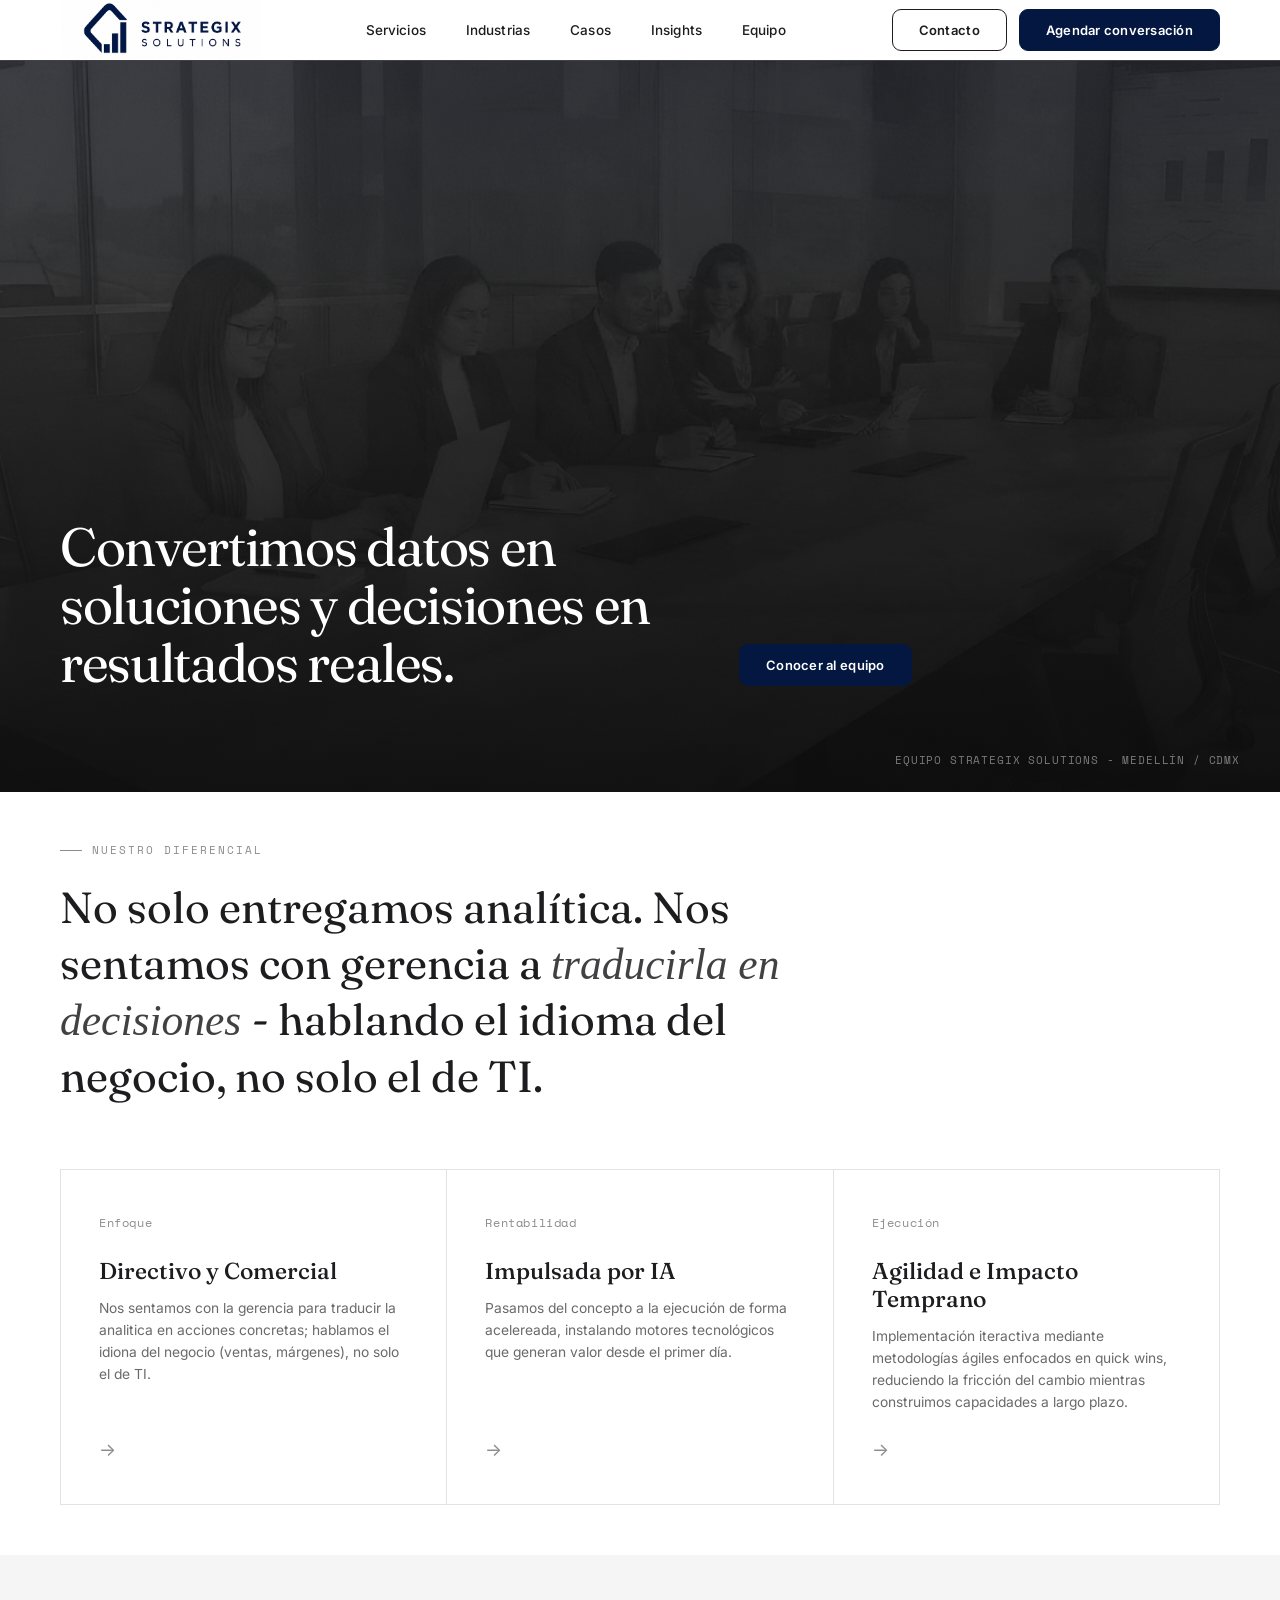
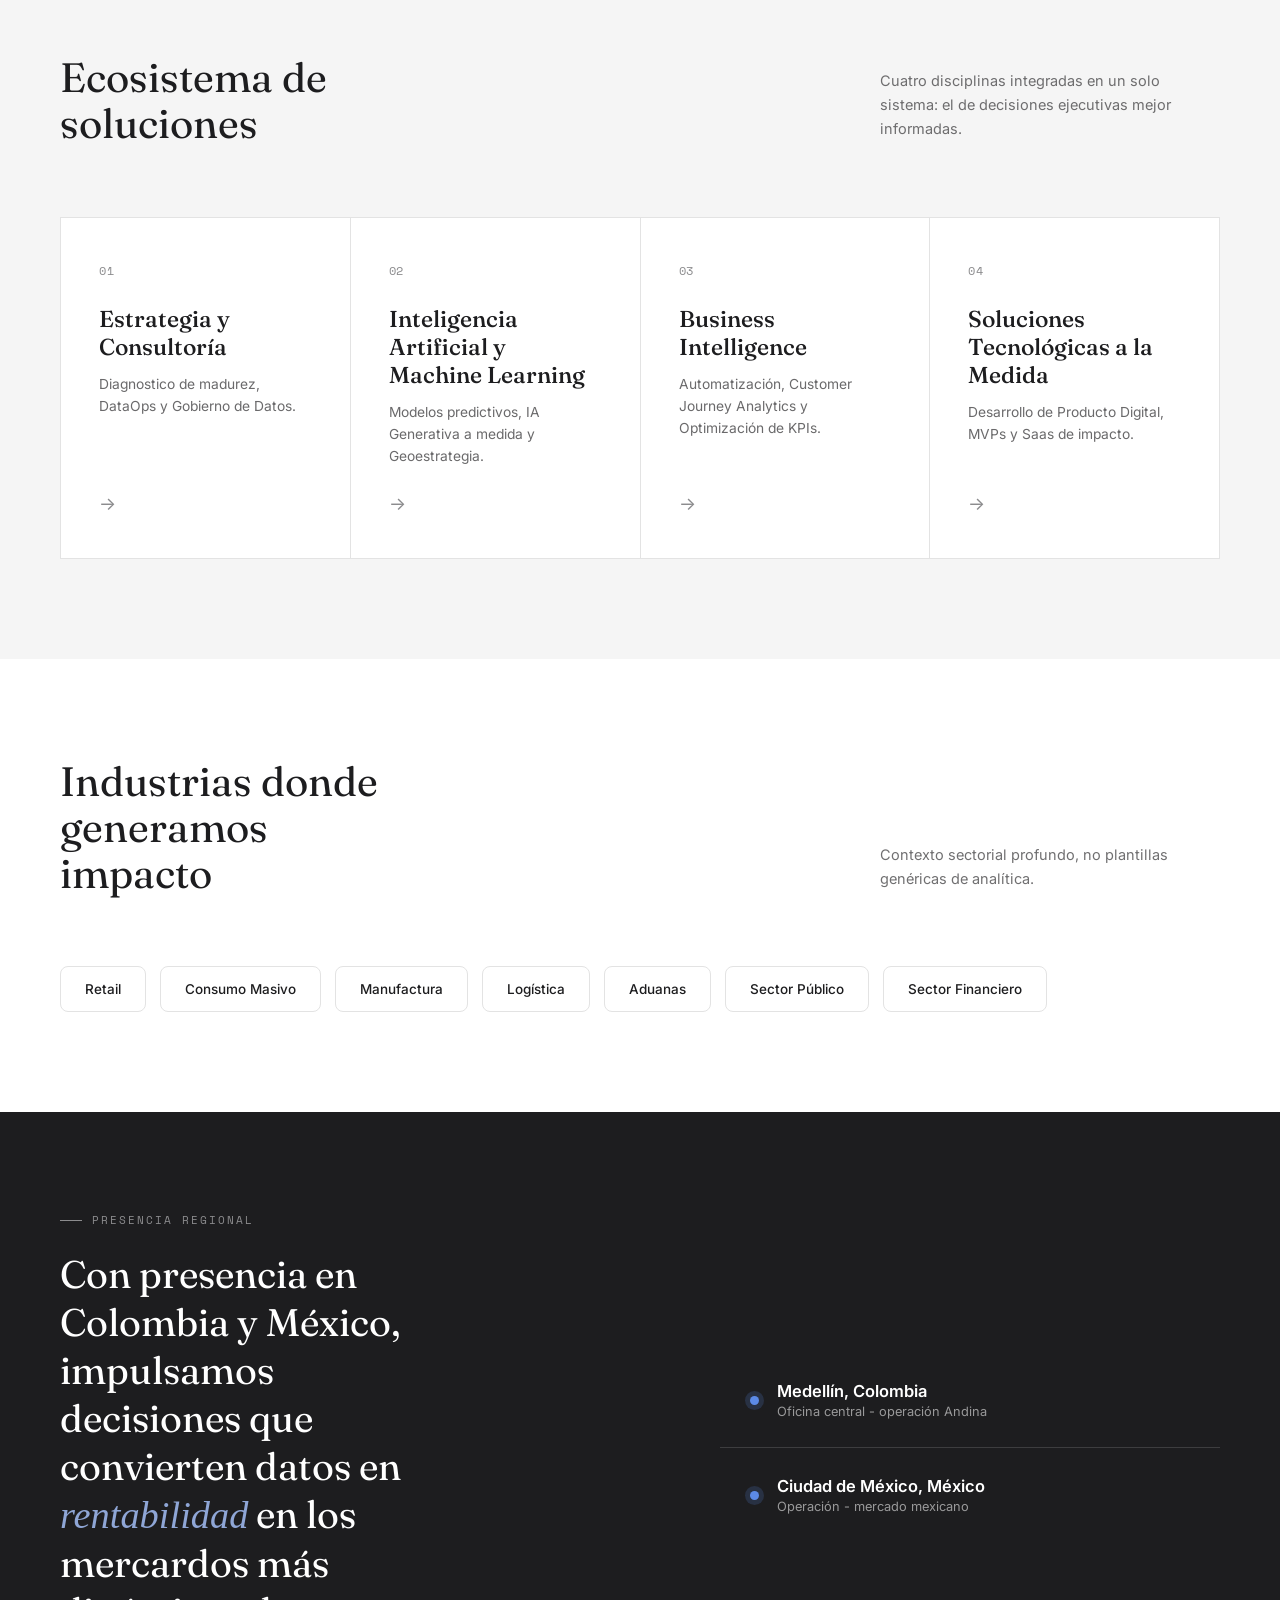
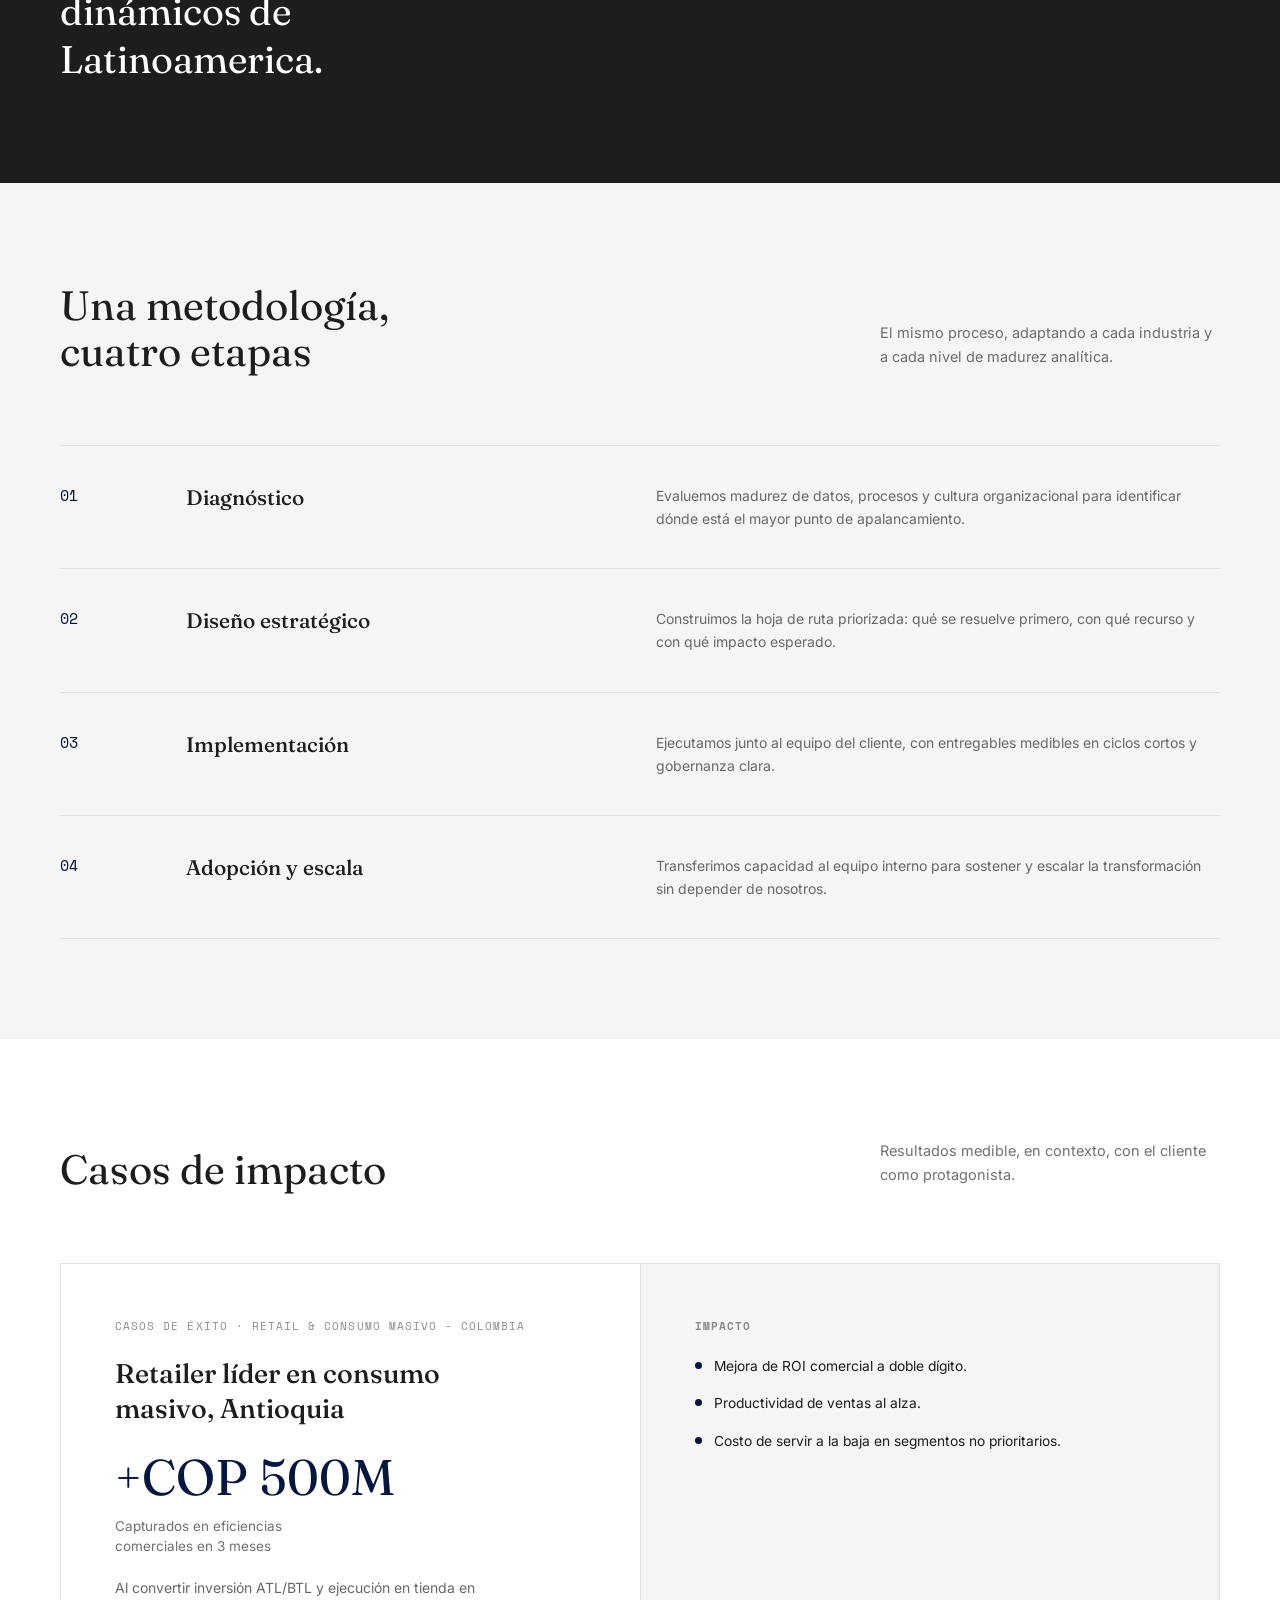
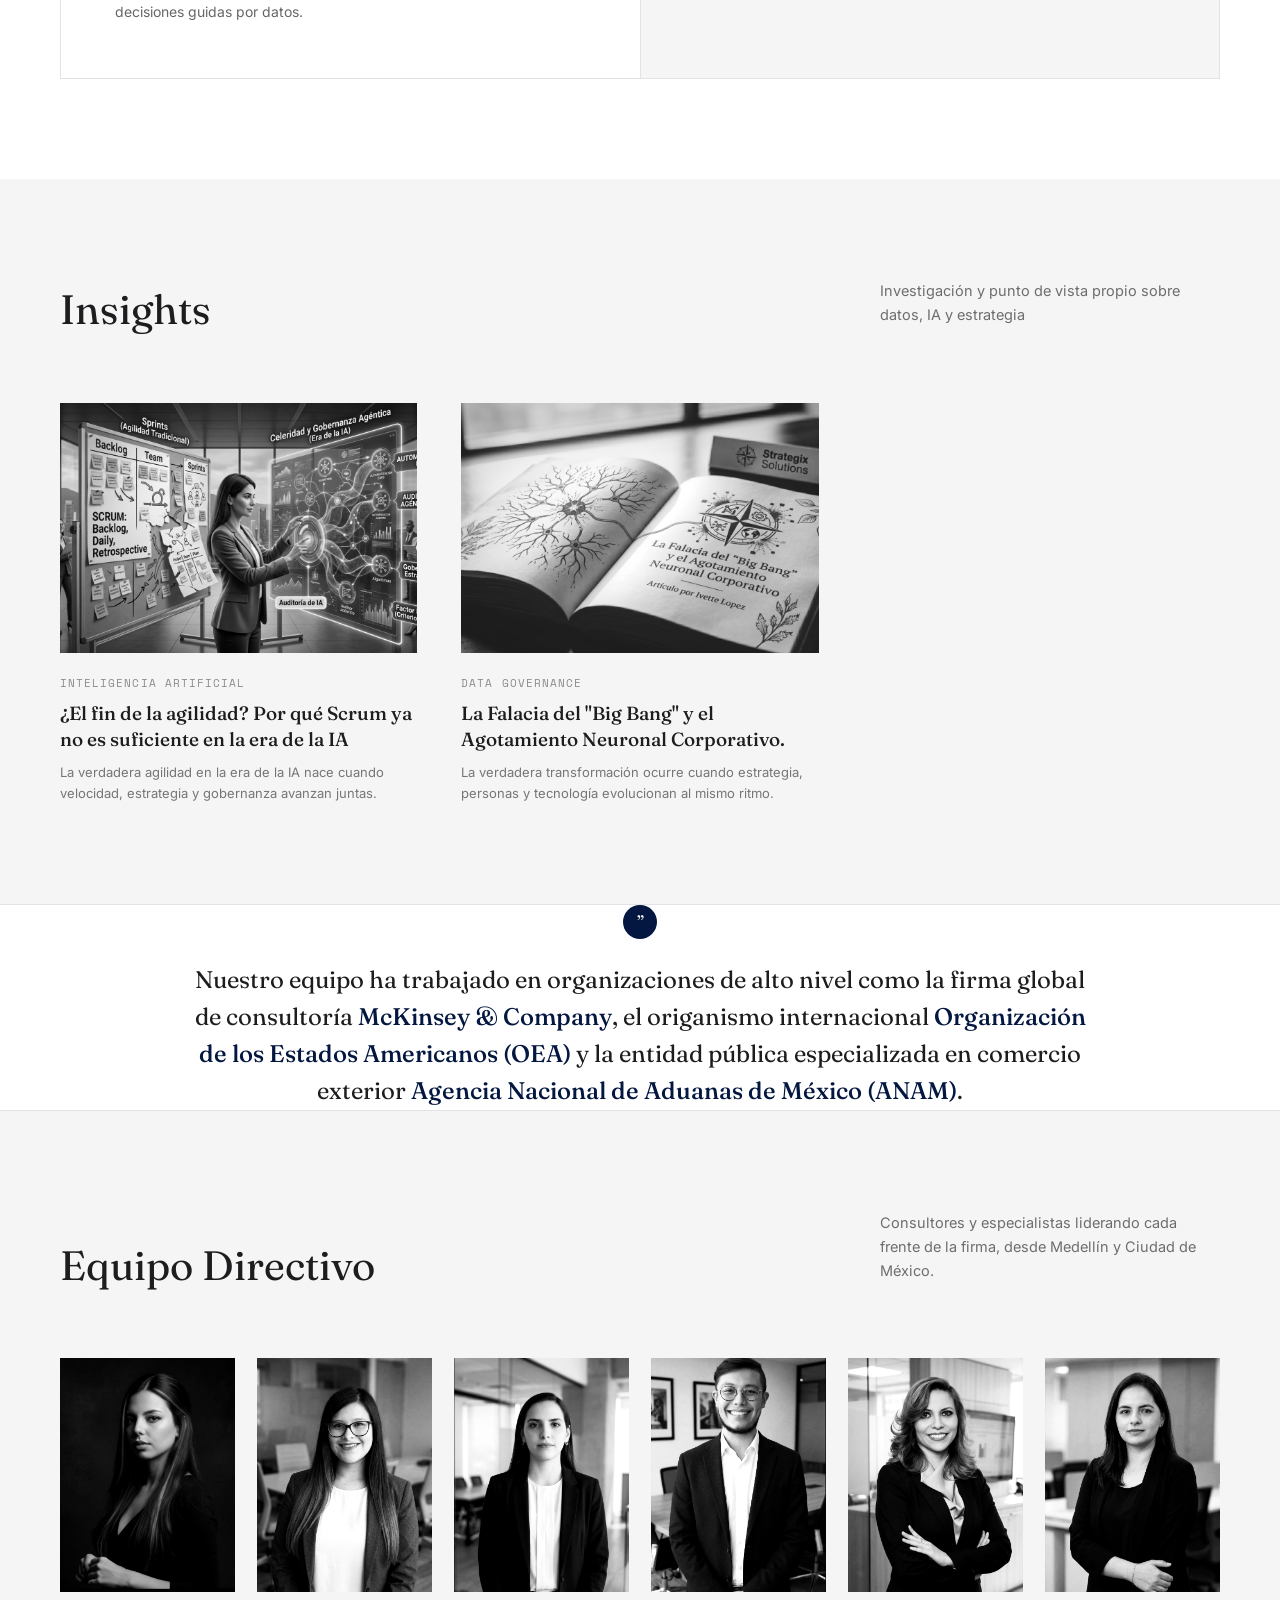
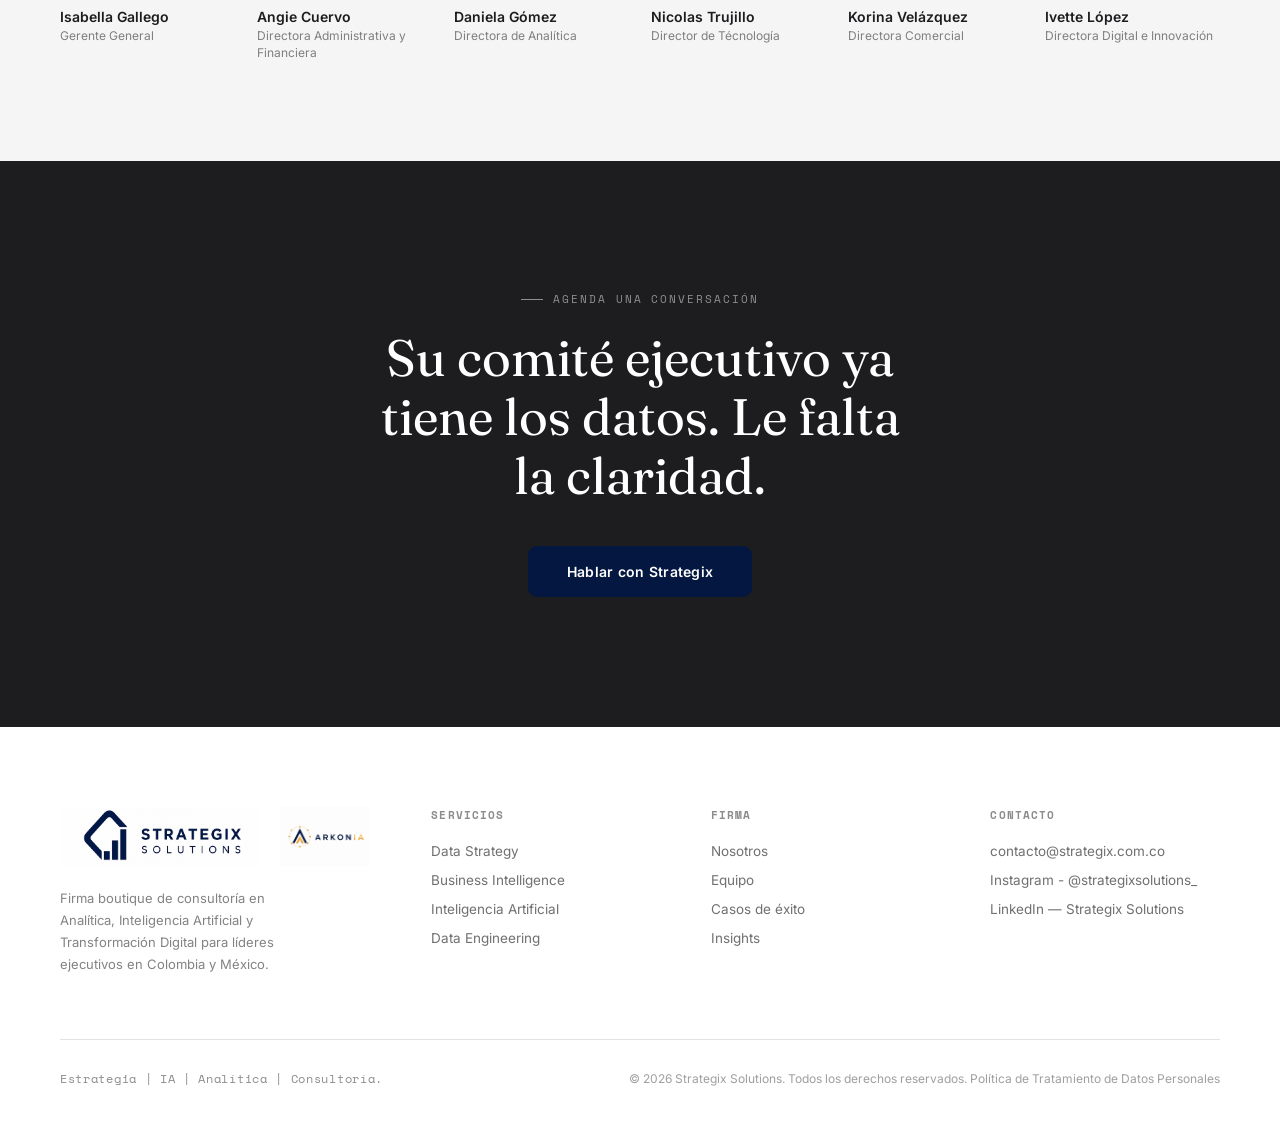
==== commit 61e1da0e: "cambios" ====
--- a/index.html
+++ b/index.html
@@ -15,7 +15,7 @@
         <header id="siteHeader">
             <div class="wrap">
                 <div class="logo-mark">
-                    <img src="images/LOGO/IMAGO AZUL SIN FONDO.png">
+                    <img src="images/LOGO/LOGO_BLANCO.png">
                 </div>
 
                 <nav id="mainNav" aria-label="Navegación principal">
@@ -38,13 +38,13 @@
 
         <!-- ================= BANNER: FOTO DE EQUIPO ================= -->
         <section class="team-banner">
-            <img class="photo-layer" src="[data-uri]" alt="Equipo Strategix Solutions en sesión de trabajo">
+            <img class="photo-layer" src="images/Otros/banner.jpg" alt="Equipo Strategix Solutions en sesión de trabajo">
             <div class="photo-overlay"></div>
             <div class="wrap">
                 <div class="team-banner-content">
-                    <h1 class="reveal in">Convertimos datos complejos y tecnología avanzada en decisiones estratégicas, rentabilidad medible y liderazgo de mercado.</h1>
+                    <h1 class="reveal in">Convertimos datos en soluciones y decisiones en resultados reales.</h1>
                     <div class="side reveal in">
-                        <p>Consultoría de transformación digital centrada en el negocio: diseñamos ecosistemas tecnológicos a la medida, porque la tecnología solo tiene valor si genera impacto.</p>
+                        <!--<p>Convertimos datos en soluciones y decisiones en resultados reales.</p>-->
                         <a href="#equipo" class="btn btn-primary">Conocer al equipo</a>
                     </div>
                 </div>
@@ -361,8 +361,16 @@
             <div class="wrap">
                 <div class="footer-top">
                     <div class="footer-brand">
-                        <img src="images/LOGO/IMAGO AZUL SIN FONDO.png">
-                        <p>Firma boutique de consultoría en Analítica, Inteligencia Artificial y Transformación Digital para líderes ejecutivos en Colombia y México.</p>                        
+                        <div class="footer-logos">
+                            <img src="images/LOGO/LOGO_BLANCO.png" alt="Strategix Solutions">
+                            <a href="https://arkoniastrategicgroup.com/cursos/" target="_blank" rel="noopener noreferrer">
+                                <img src="images/LOGO/ARKONIA_BLANCO.png" alt="ArkonIA">
+                            </a>
+                        </div>
+                        <p>
+                            Firma boutique de consultoría en Analítica, Inteligencia Artificial y
+                            Transformación Digital para líderes ejecutivos en Colombia y México.
+                        </p>
                     </div>
 
                     <div class="footer-col">
--- a/styles.css
+++ b/styles.css
@@ -115,7 +115,7 @@
 }
 
 .logo-mark img{
-    height: 110px;
+    height: 60px;
     width: auto;
     display: block;
     border-radius: 3px;
@@ -292,7 +292,7 @@
 }
 
 /* ---------- MANIFESTO ---------- */
-.manifesto{padding: 150px 0;}
+.manifesto{padding: 50px 0;}
 
 .manifesto blockquote{
     font-family: var(--serif);
@@ -882,10 +882,17 @@
     padding-bottom:64px;
     border-bottom:1px solid var(--line);
 }
-.footer-brand img{
-    height:110px;
-    width:auto;
-    border-radius:3px;
+
+.footer-logos {
+    display: flex;
+    align-items: center;
+    gap: 20px;
+}
+
+.footer-logos img {
+    height: 60px;
+    width: auto;
+    border-radius: 3px;
     user-select: none;
 }
   
@@ -1001,13 +1008,13 @@
 
     .caption-tag{display: none;}
 
-    section{padding: 84px 0;}
+    section{padding: 50px 0;}
 }
 
 @media (max-width:480px) {
     header .wrap{gap:10px;}
 
-    .logo-mark img{height:28px;}
+    .logo-mark img{height:60px;}
     
     .btn-primary{padding:11px 20px;font-size:12.5px;}
 }
@@ -1063,7 +1070,7 @@
 
 @media (max-width:900px){
     header .wrap{height:64px}
-    .logo-mark img{height:46px}
+    .logo-mark img{height:60px}
     nav{display:none}
     .header-actions .btn-ghost{display:none}
     .header-actions .btn-primary{padding:10px 15px;font-size:12px}
@@ -1128,13 +1135,13 @@
     .cta-final{padding:88px 0}
     .footer-top{grid-template-columns:1fr 1fr;gap:40px 28px}
     .footer-brand{grid-column:1 / -1}
-    .footer-brand img{height:80px;width:auto}
+    .footer-logos img{height:60px;width:auto}
 }
 
 @media (max-width:600px){
     .wrap{padding-left:18px;padding-right:18px}
     header .wrap{height:60px;gap:8px}
-    .logo-mark img{height:38px;max-width:155px;object-fit:contain}
+    .logo-mark img{height:60px;max-width:155px;object-fit:contain}
     .header-actions{gap:7px}
     .header-actions .btn-primary{padding:9px 11px;font-size:11px;white-space:nowrap}
     .menu-toggle{width:38px;height:38px;padding:8px}
@@ -1180,7 +1187,7 @@
     footer{padding:58px 0 28px}
     .footer-top{grid-template-columns:1fr;gap:34px}
     .footer-brand{grid-column:auto}
-    .footer-brand img{height:70px}
+    .footer-logos img{height:60px}
     .footer-brand p{max-width:100%;font-size:12.5px}
     .footer-col a{font-size:13px;margin-bottom:11px}
     .footer-bottom{flex-direction:column;align-items:flex-start;gap:14px;padding-top:24px}
@@ -1188,7 +1195,7 @@
 }
 
 @media (max-width:380px){
-    .logo-mark img{height:34px;max-width:120px}
+    .logo-mark img{height:60px;max-width:120px}
     .header-actions .btn-primary{font-size:10.5px;padding:8px 9px}
     .menu-toggle{width:36px;height:36px}
     .team-banner h1{font-size:30px}
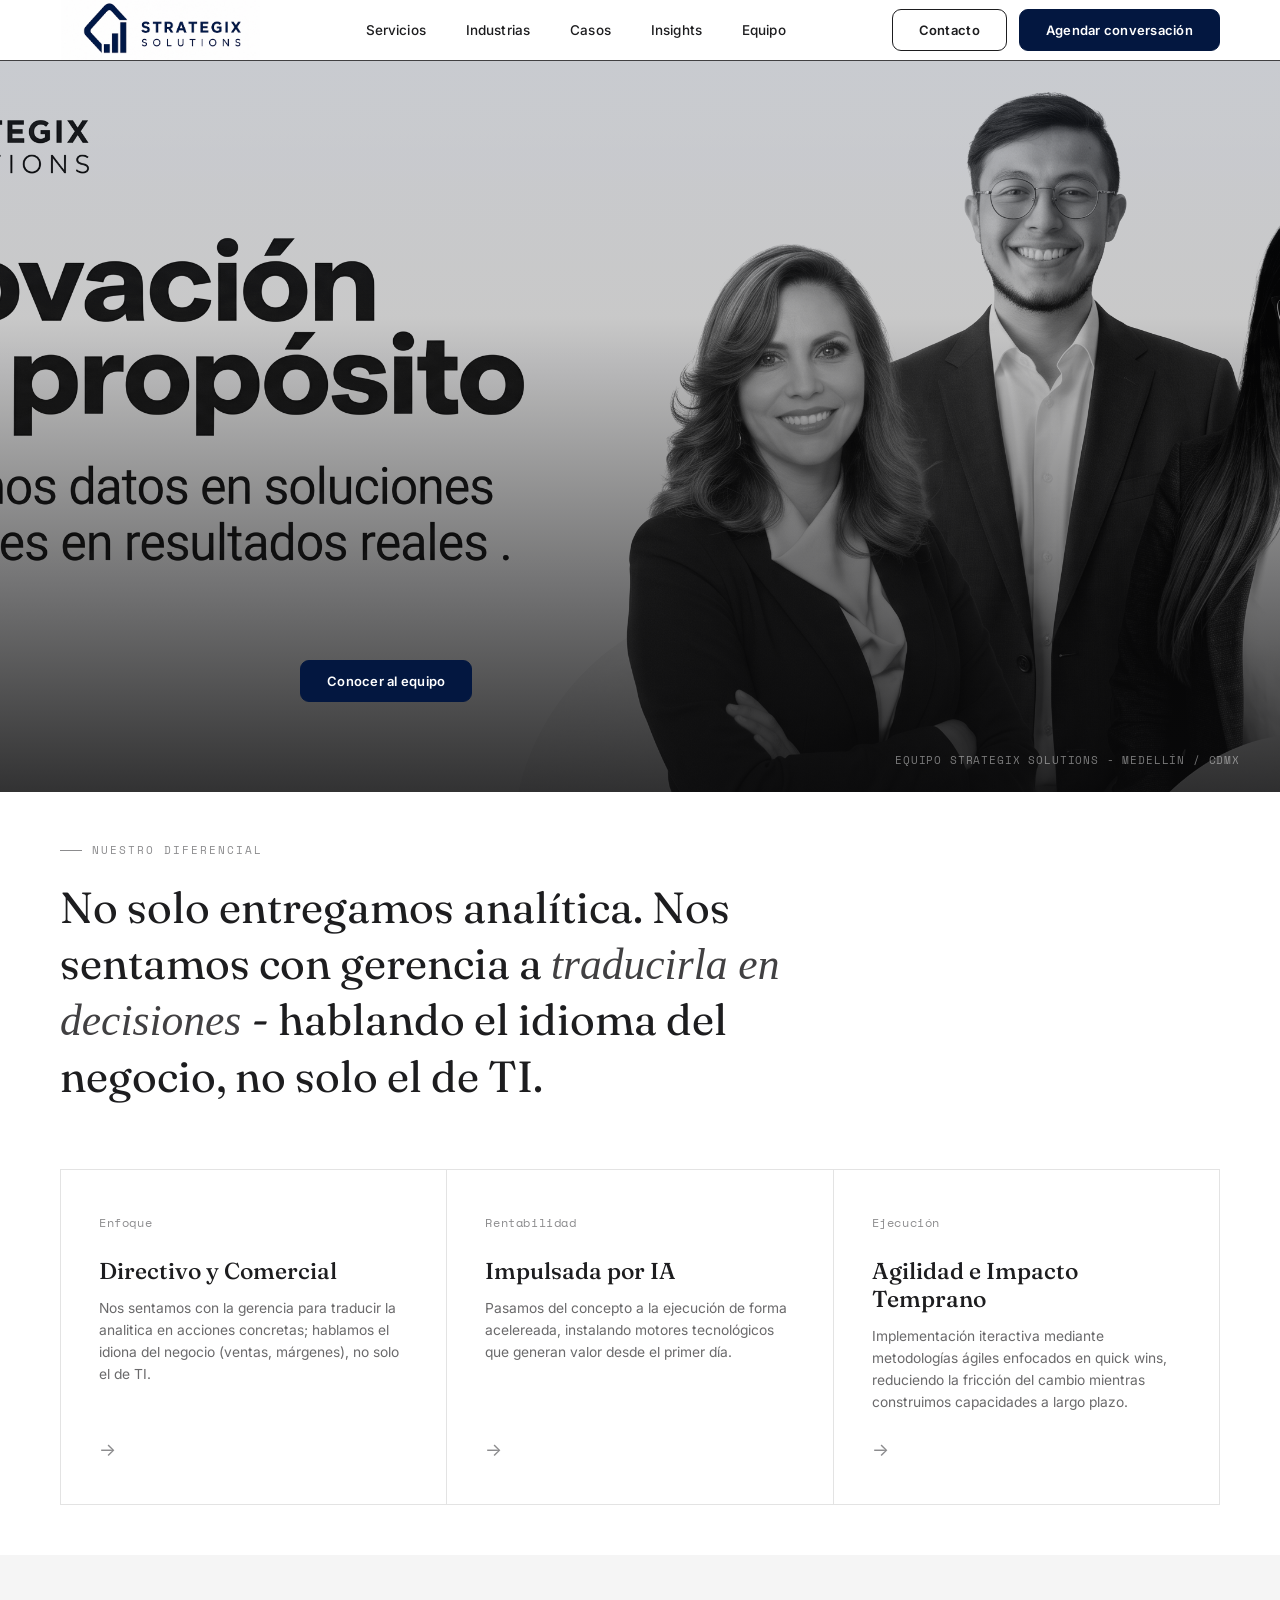
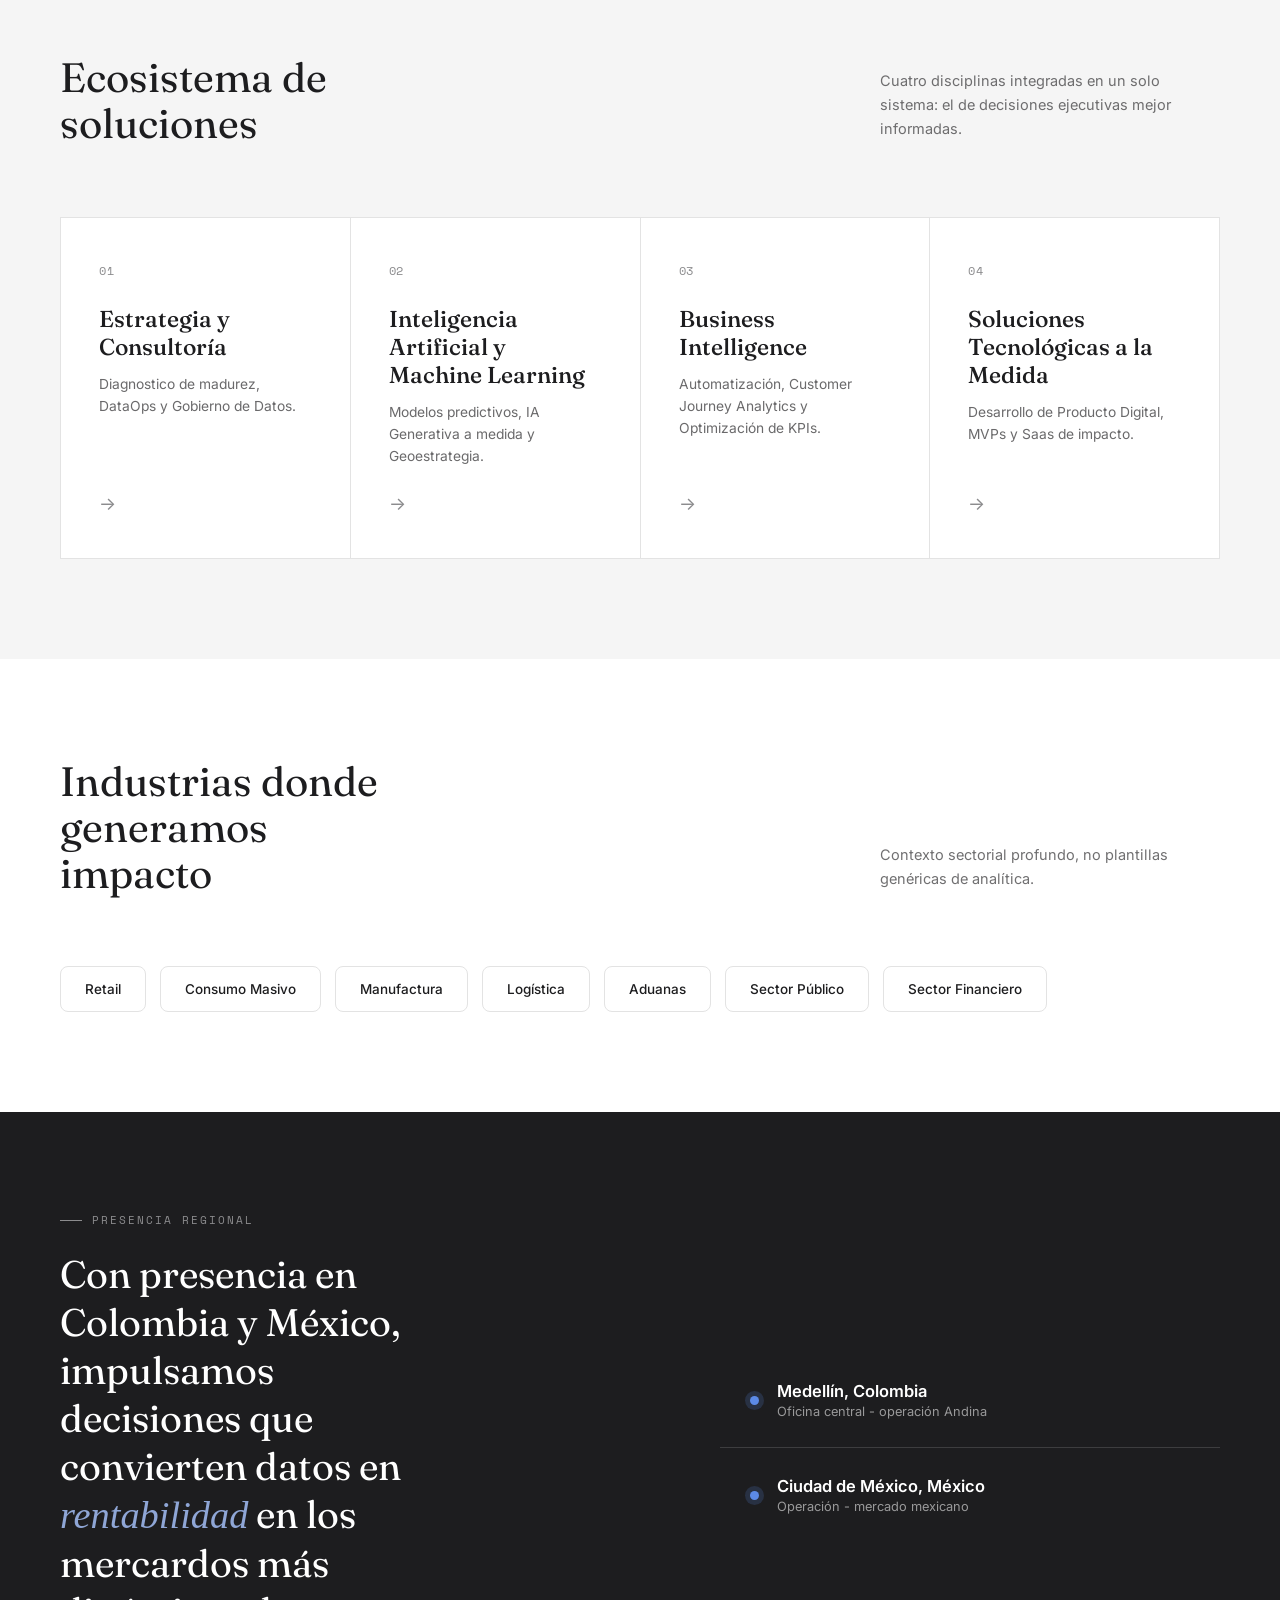
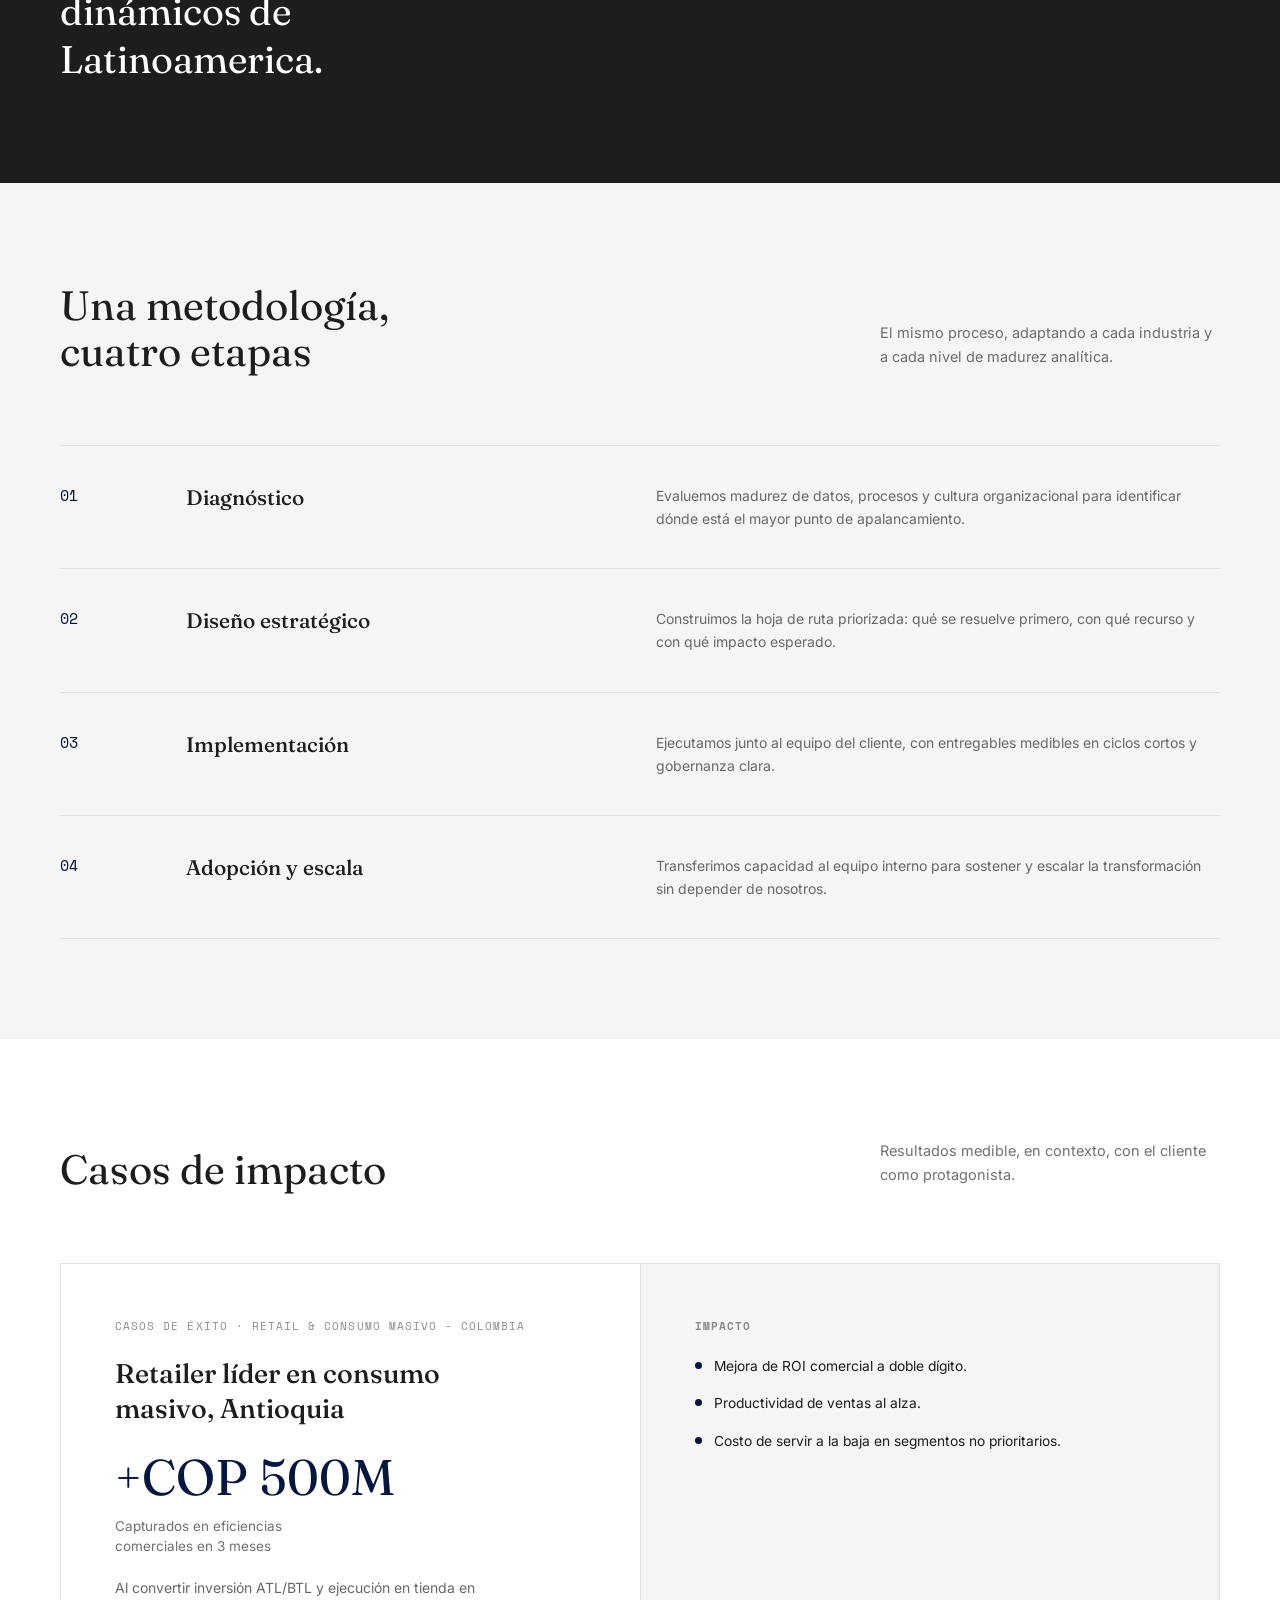
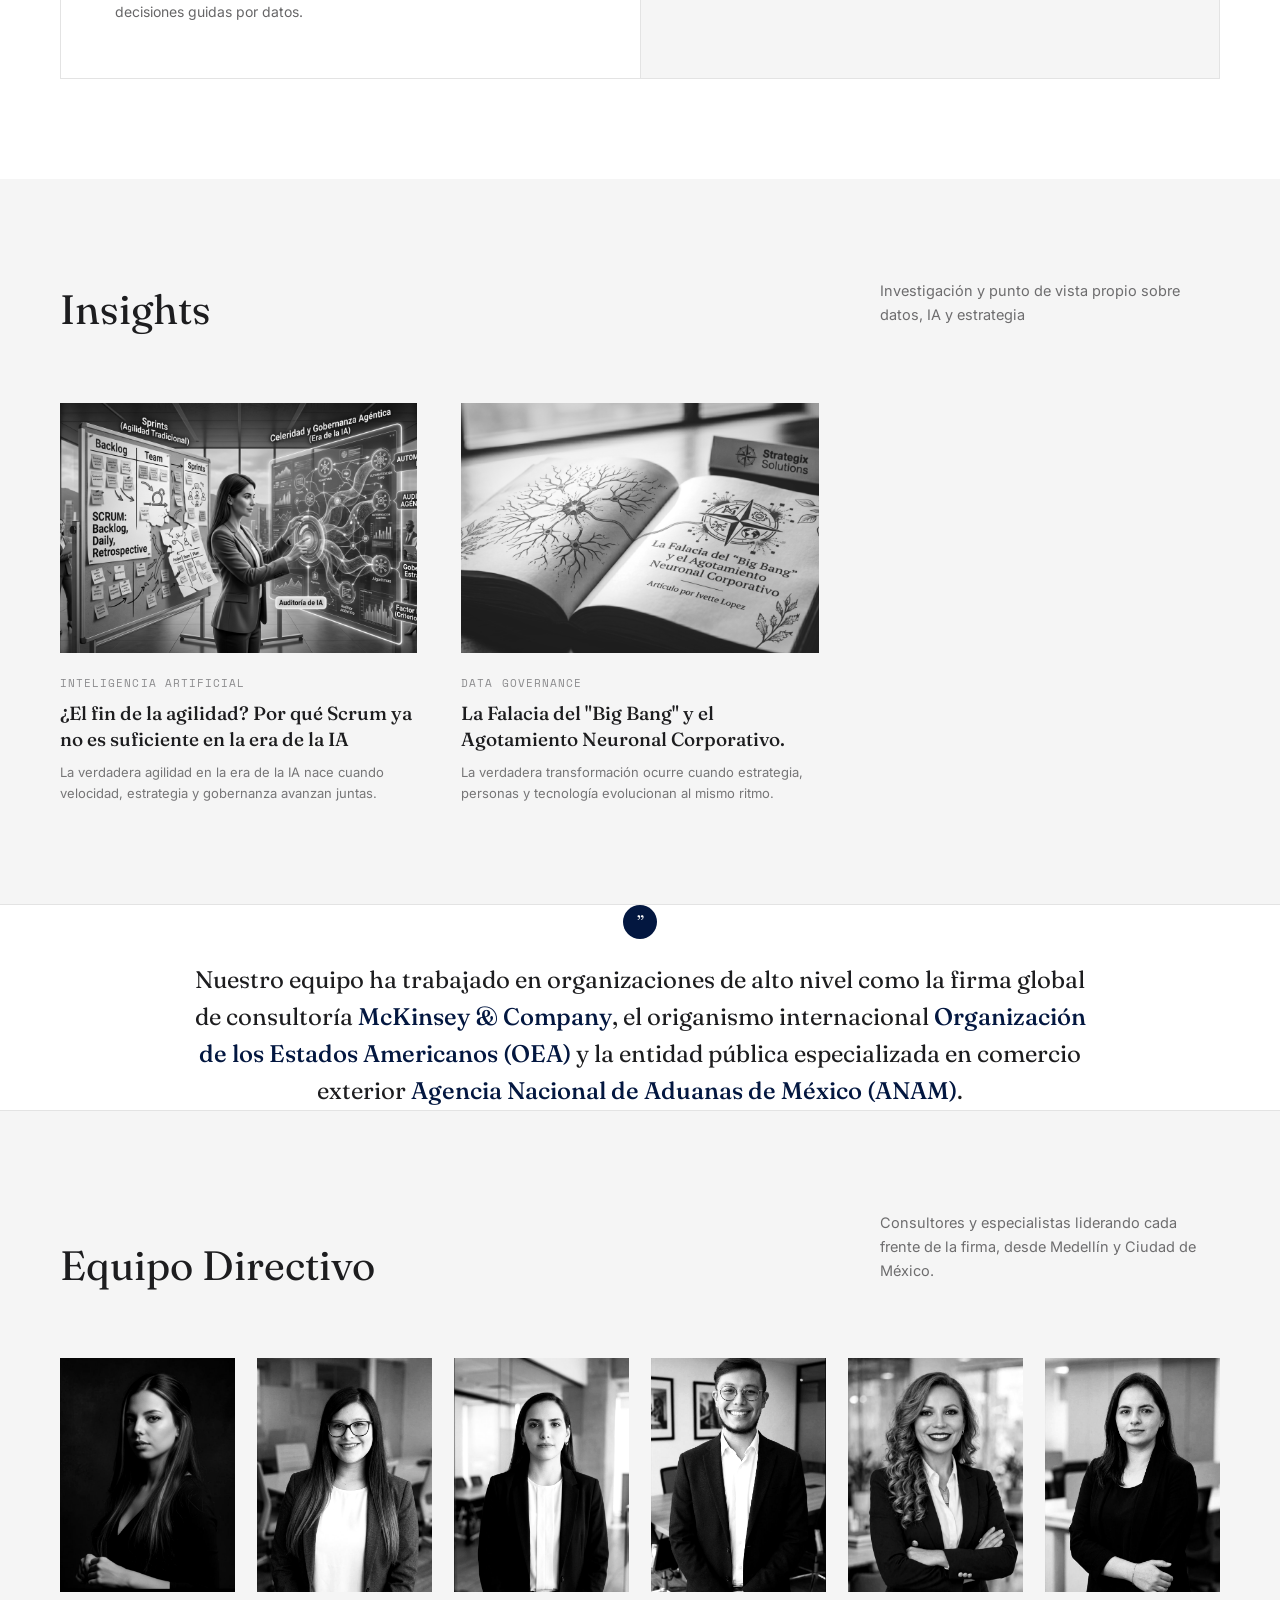
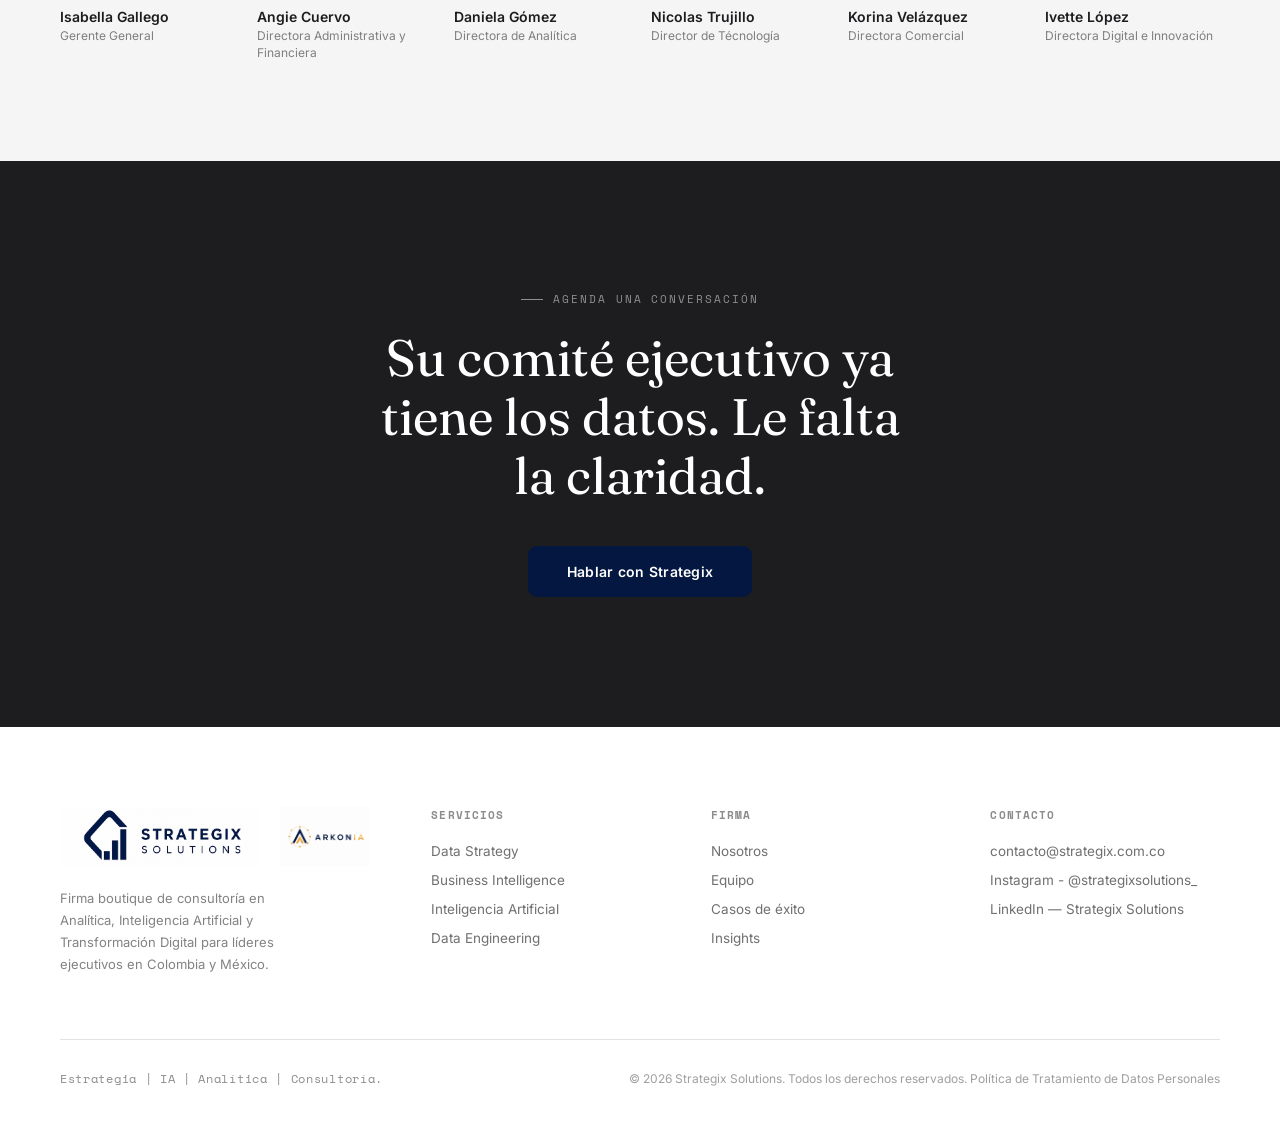
==== commit c76a7368: "cambios diseño y banner" ====
--- a/index.html
+++ b/index.html
@@ -6,7 +6,7 @@
         <title>Strategix Solutions - Claridad estratégica mediante datos</title>
         <link rel="preconnect" href="https://fonts.googleapis.com">
         <link rel="preconnect" href="https://fonts.gstatic.com" crossorigin>
-        <link rel="icon" href="images/LOGO/favicon.ico" type="image/x-icon">
+        <link rel="icon" href="images/LOGO/LOGO_AZUL_64x64.ico" type="image/x-icon">
         <link href="https://fonts.googleapis.com/css2?family=Fraunces:opsz,wght@9..144,300;9..144,400;9..144,500;9..144,600&family=Inter:wght@400;500;600;700&family=Space+Mono:wght@400;700&display=swap" rel="stylesheet">
 
         <link rel="stylesheet" href="styles.css">
@@ -42,9 +42,7 @@
             <div class="photo-overlay"></div>
             <div class="wrap">
                 <div class="team-banner-content">
-                    <h1 class="reveal in">Convertimos datos en soluciones y decisiones en resultados reales.</h1>
                     <div class="side reveal in">
-                        <!--<p>Convertimos datos en soluciones y decisiones en resultados reales.</p>-->
                         <a href="#equipo" class="btn btn-primary">Conocer al equipo</a>
                     </div>
                 </div>
--- a/styles.css
+++ b/styles.css
@@ -197,7 +197,28 @@
     width: 100%;
     height: 100%;
     object-fit: cover;
-    object-position: center 30%;
+    object-position: center 20%;
+    transform: translateY(25px);
+    filter: grayscale(100%) contrast(1.05);
+    opacity: 0.9;
+}
+
+.team-banner{
+    position: relative;
+    min-height: 88vh;
+    display: flex;
+    align-items: flex-end;
+    overflow: hidden;
+    background: linear-gradient(180deg, #3a3a3c, #232325 55%, #141416);
+}
+
+.team-banner .photo-layer{
+    position: absolute;
+    inset: 0;
+    width: 100%;
+    height: 100%;
+    object-fit: cover;
+    object-position: center 20%;
     filter: grayscale(100%) contrast(1.05);
     opacity: 0.9;
 }
@@ -209,28 +230,16 @@
 }
 
 .team-banner-content{
-    display: grid;
-    grid-template-columns: 1.35fr 1fr;
-    gap: 30px;
-    align-items: end;
-}
-
-.team-banner h1 {
-    font-family: var(--serif);
-    font-weight: 400;
-    color: var(--white);
-    line-height: 1.08;
-    position: relative;
-
-    font-size: clamp(52px, 4.2vw, 68px);
-    max-width: 800px;
-    margin: 0;
-    letter-spacing: -0.025em;
+    display: block;
+    position: absolute;
+    left: 300px;
+    bottom: 90px;
+    z-index: 3;
 }
 
 .team-banner .side{
-    max-width: 100%;
-    padding-bottom: 6px;
+    max-width: none;
+    padding: 0;
     background: transparent;
 }
 
